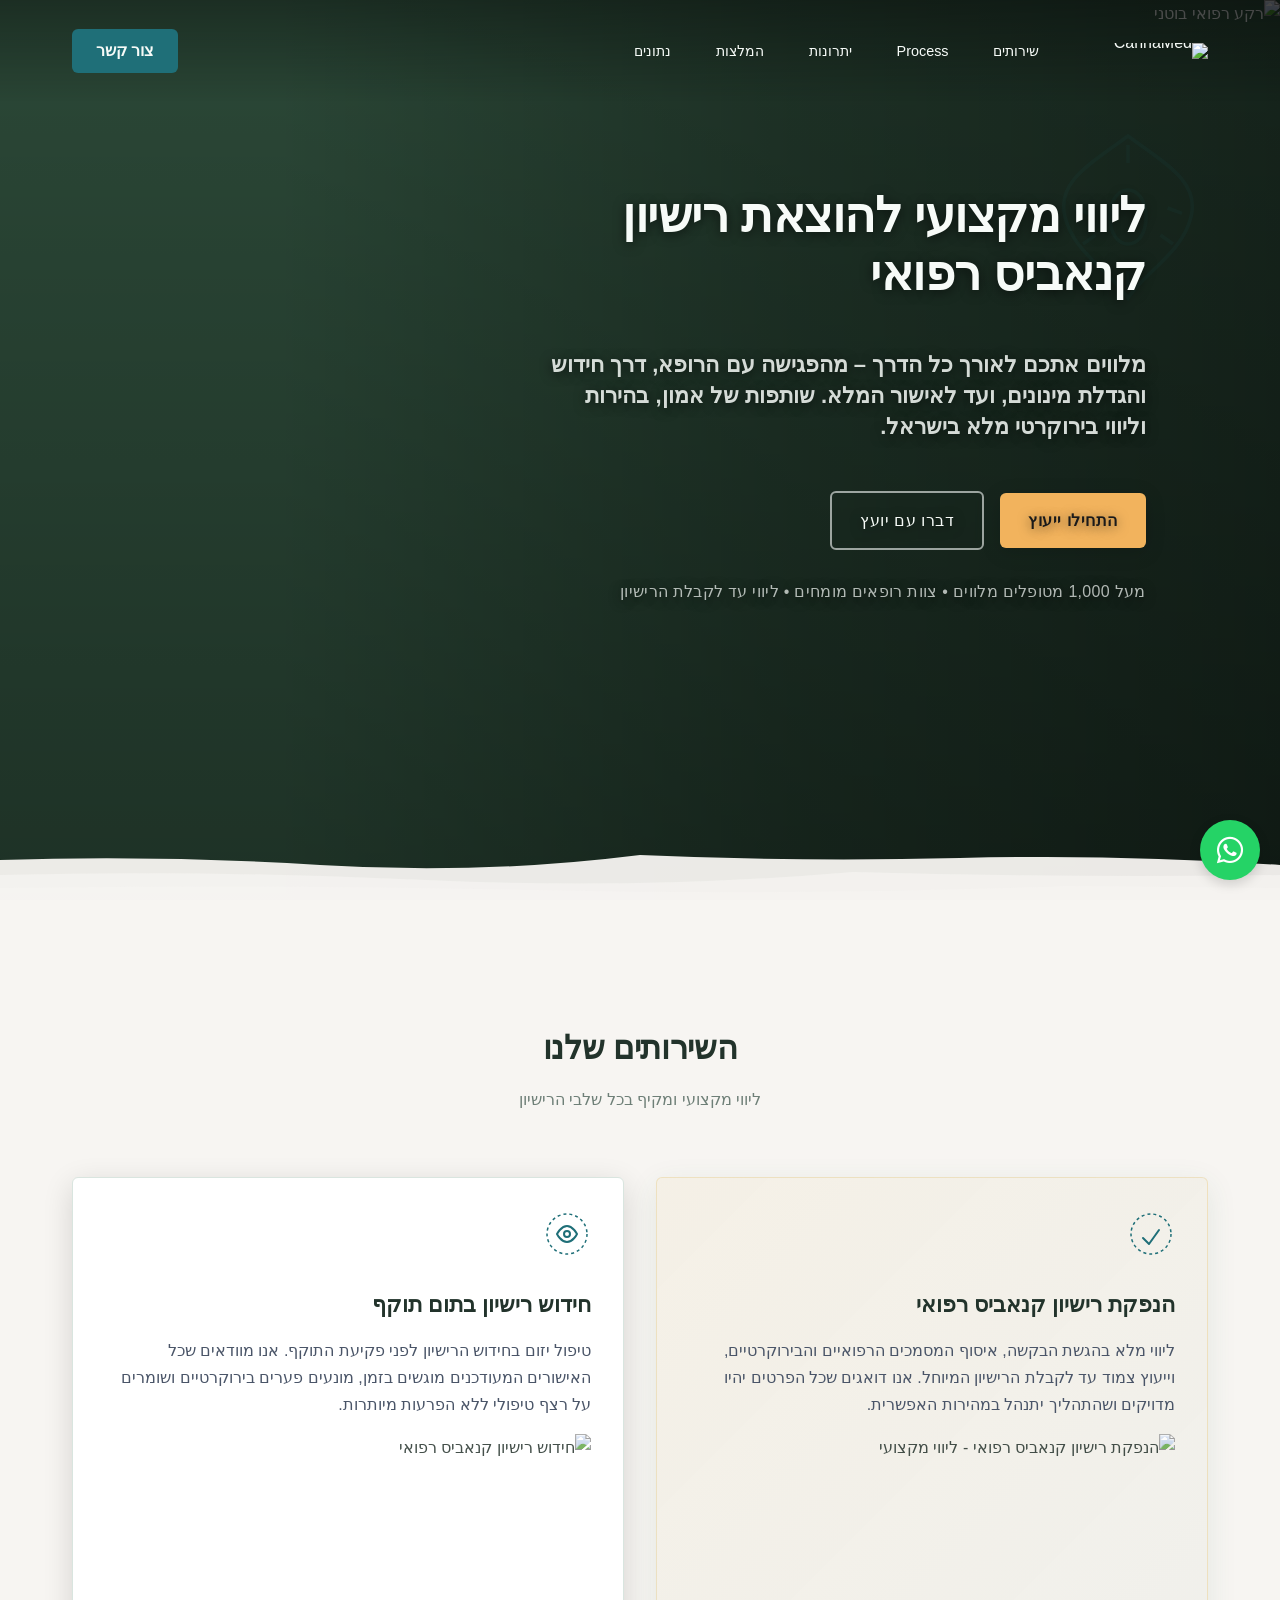
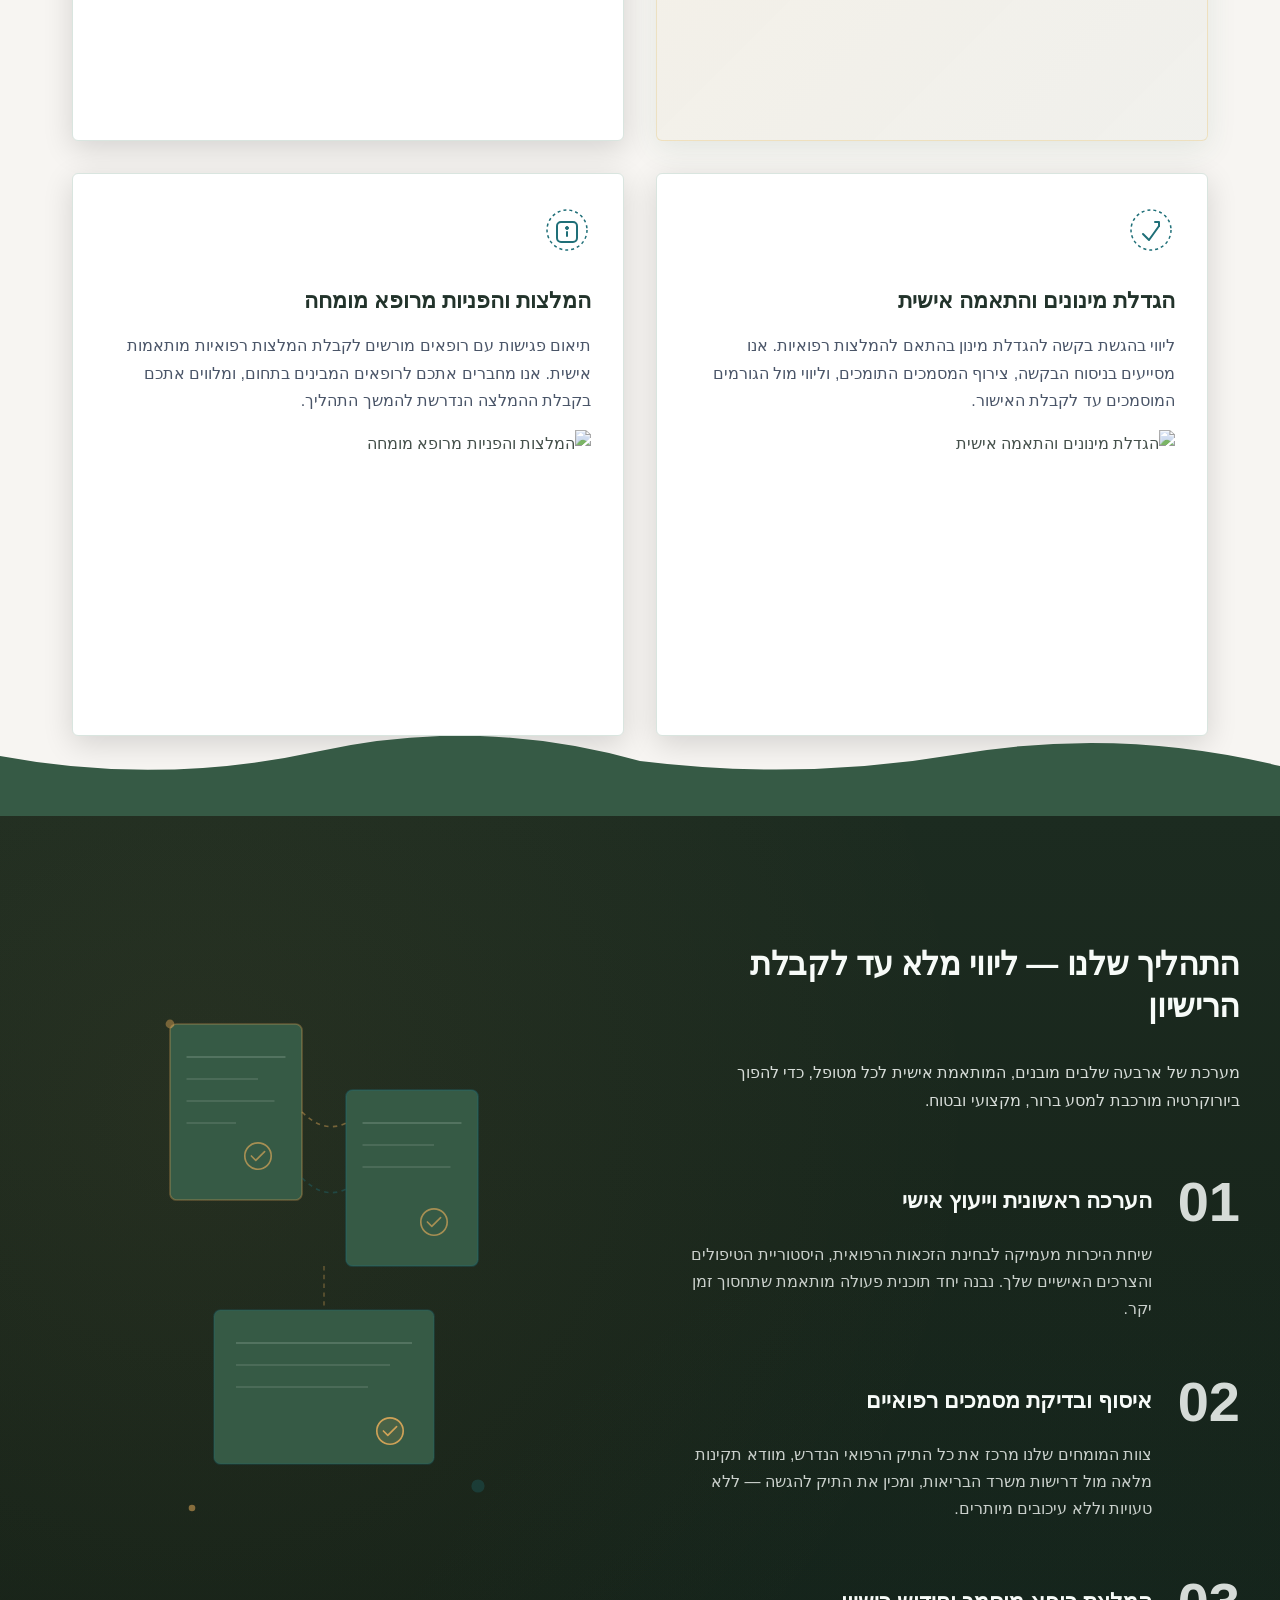
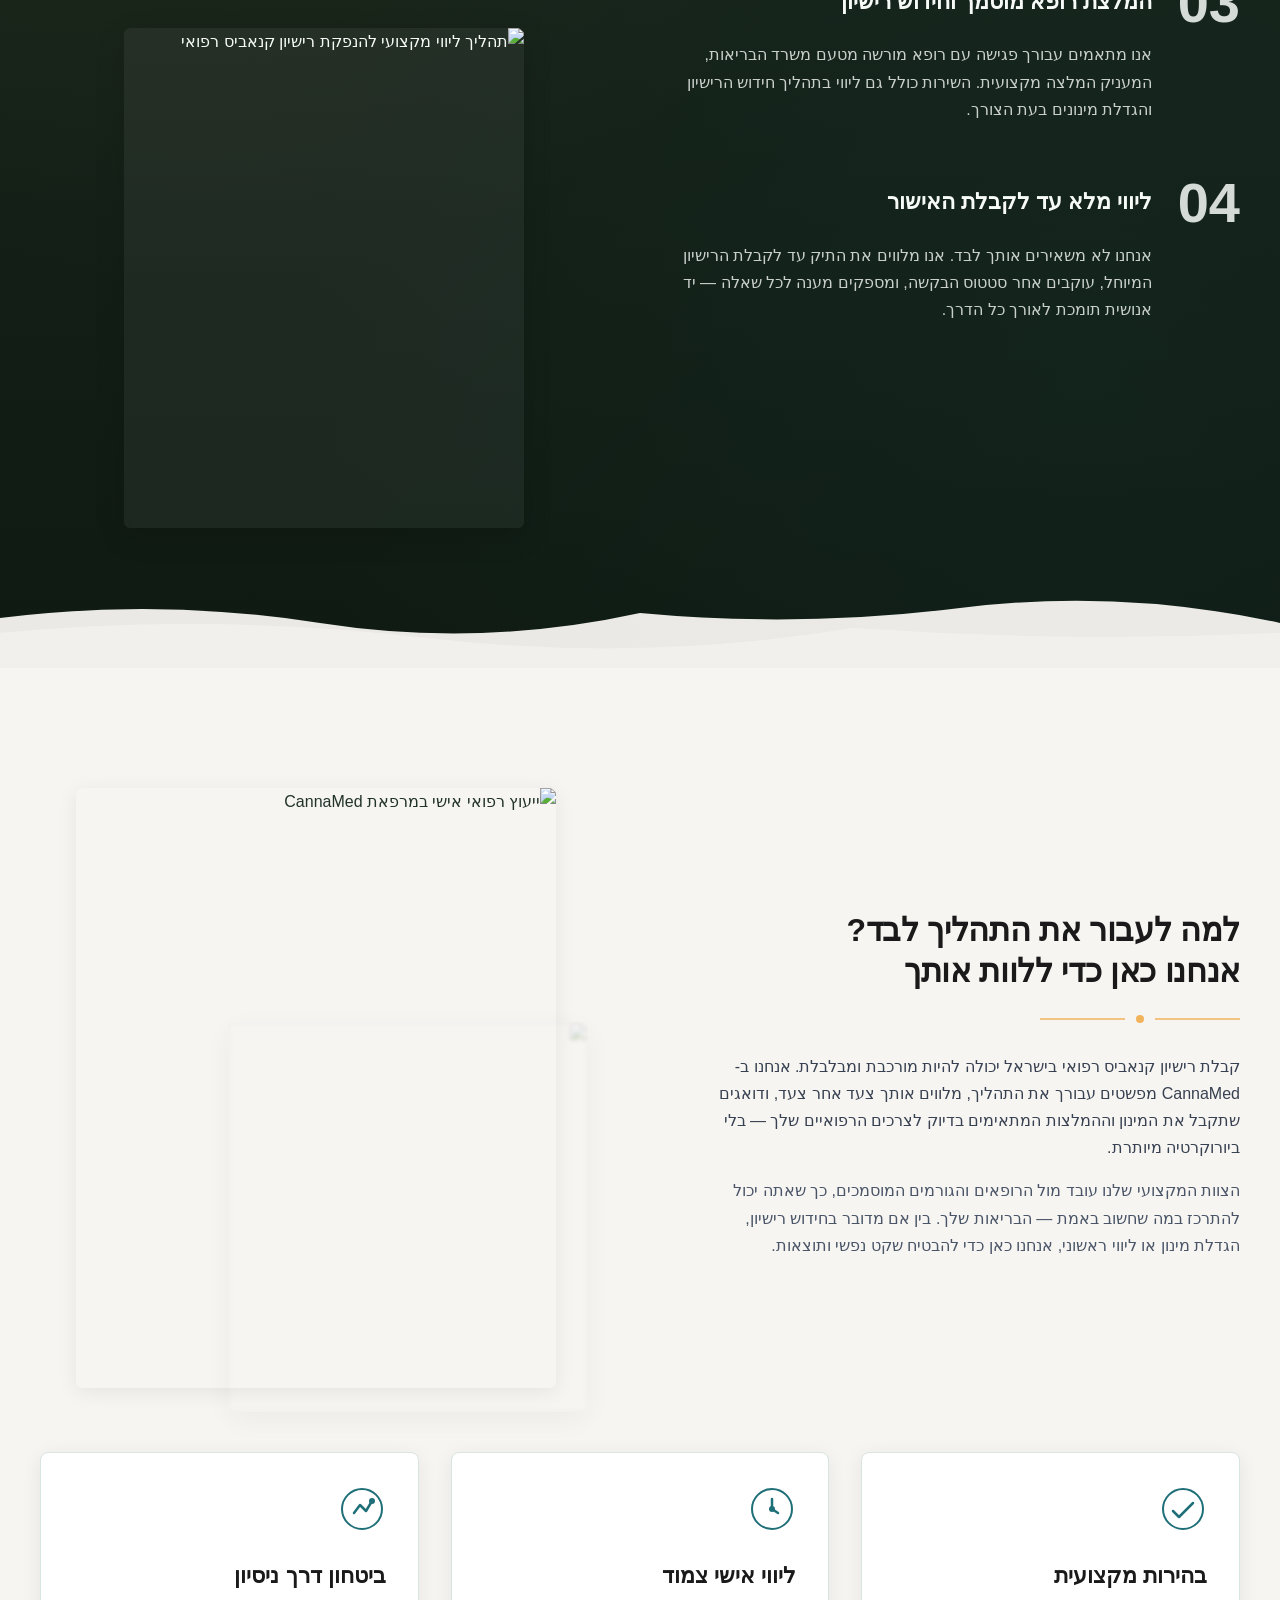
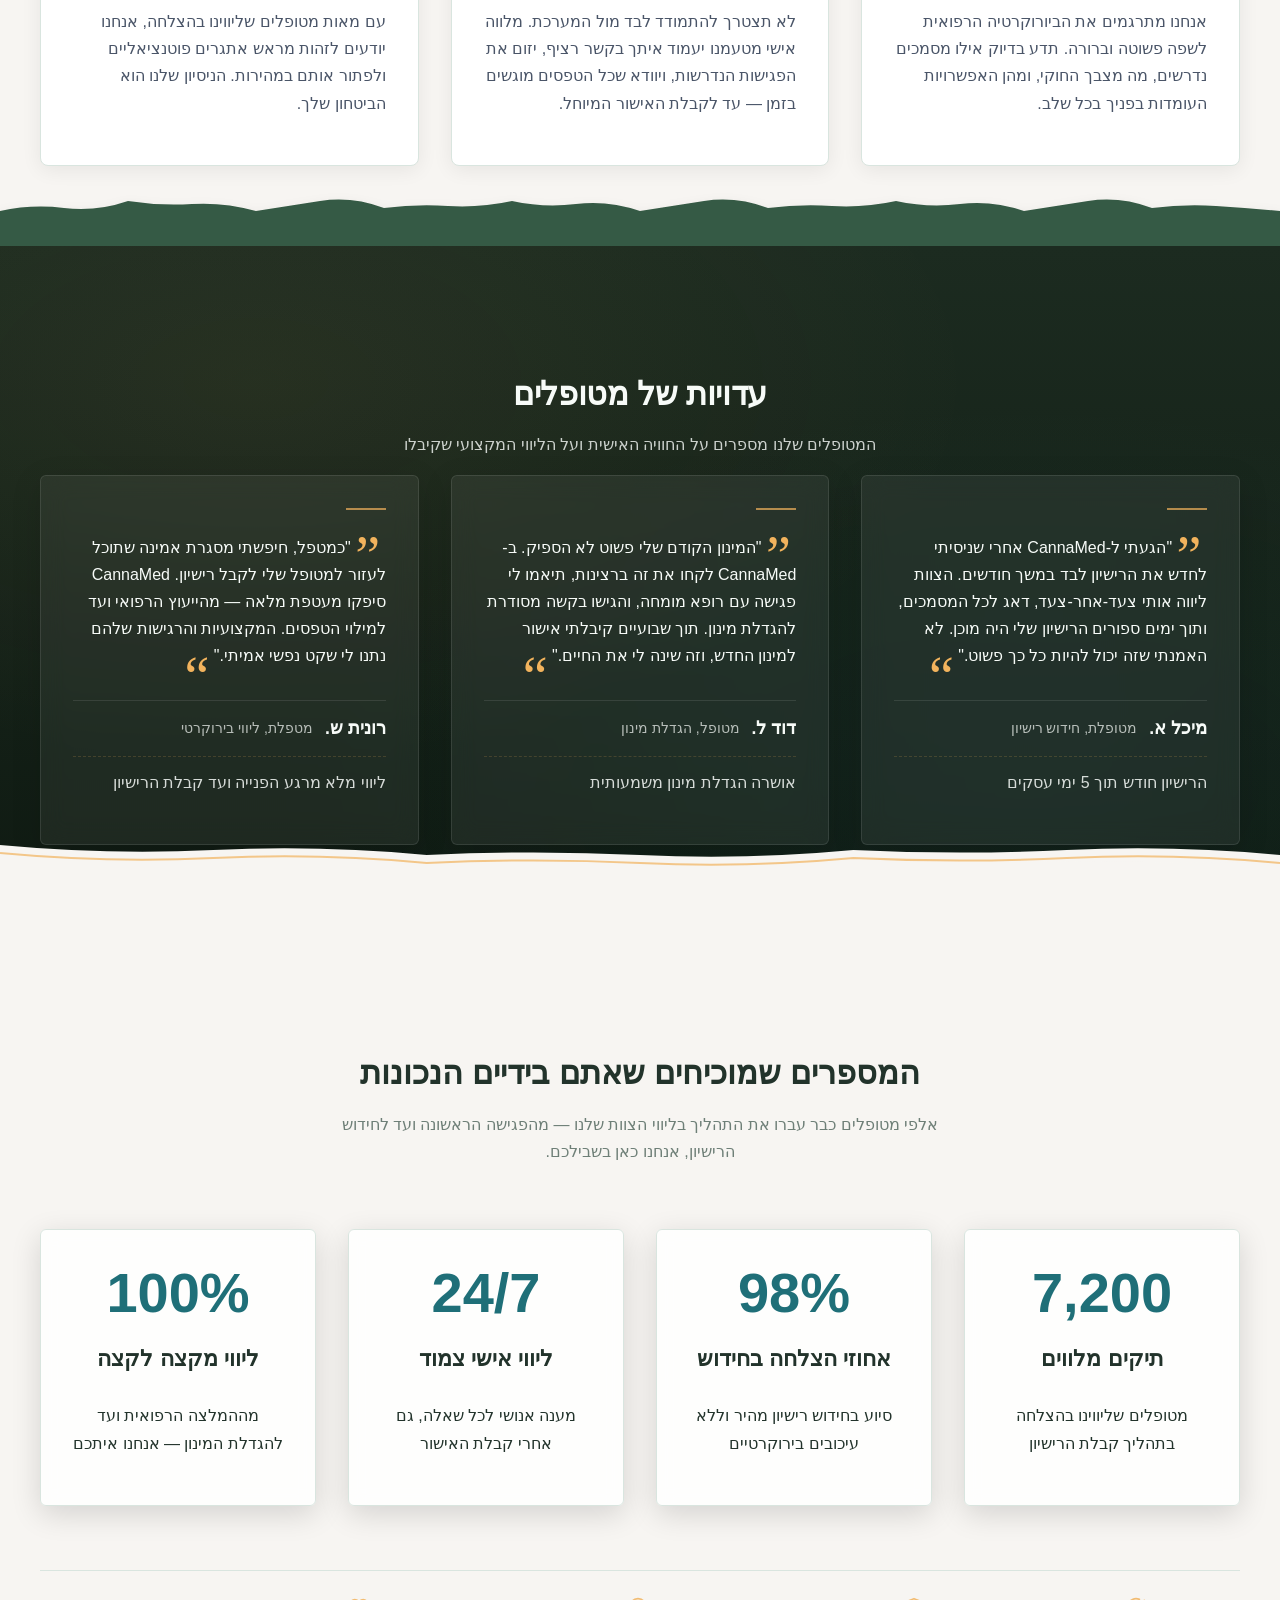
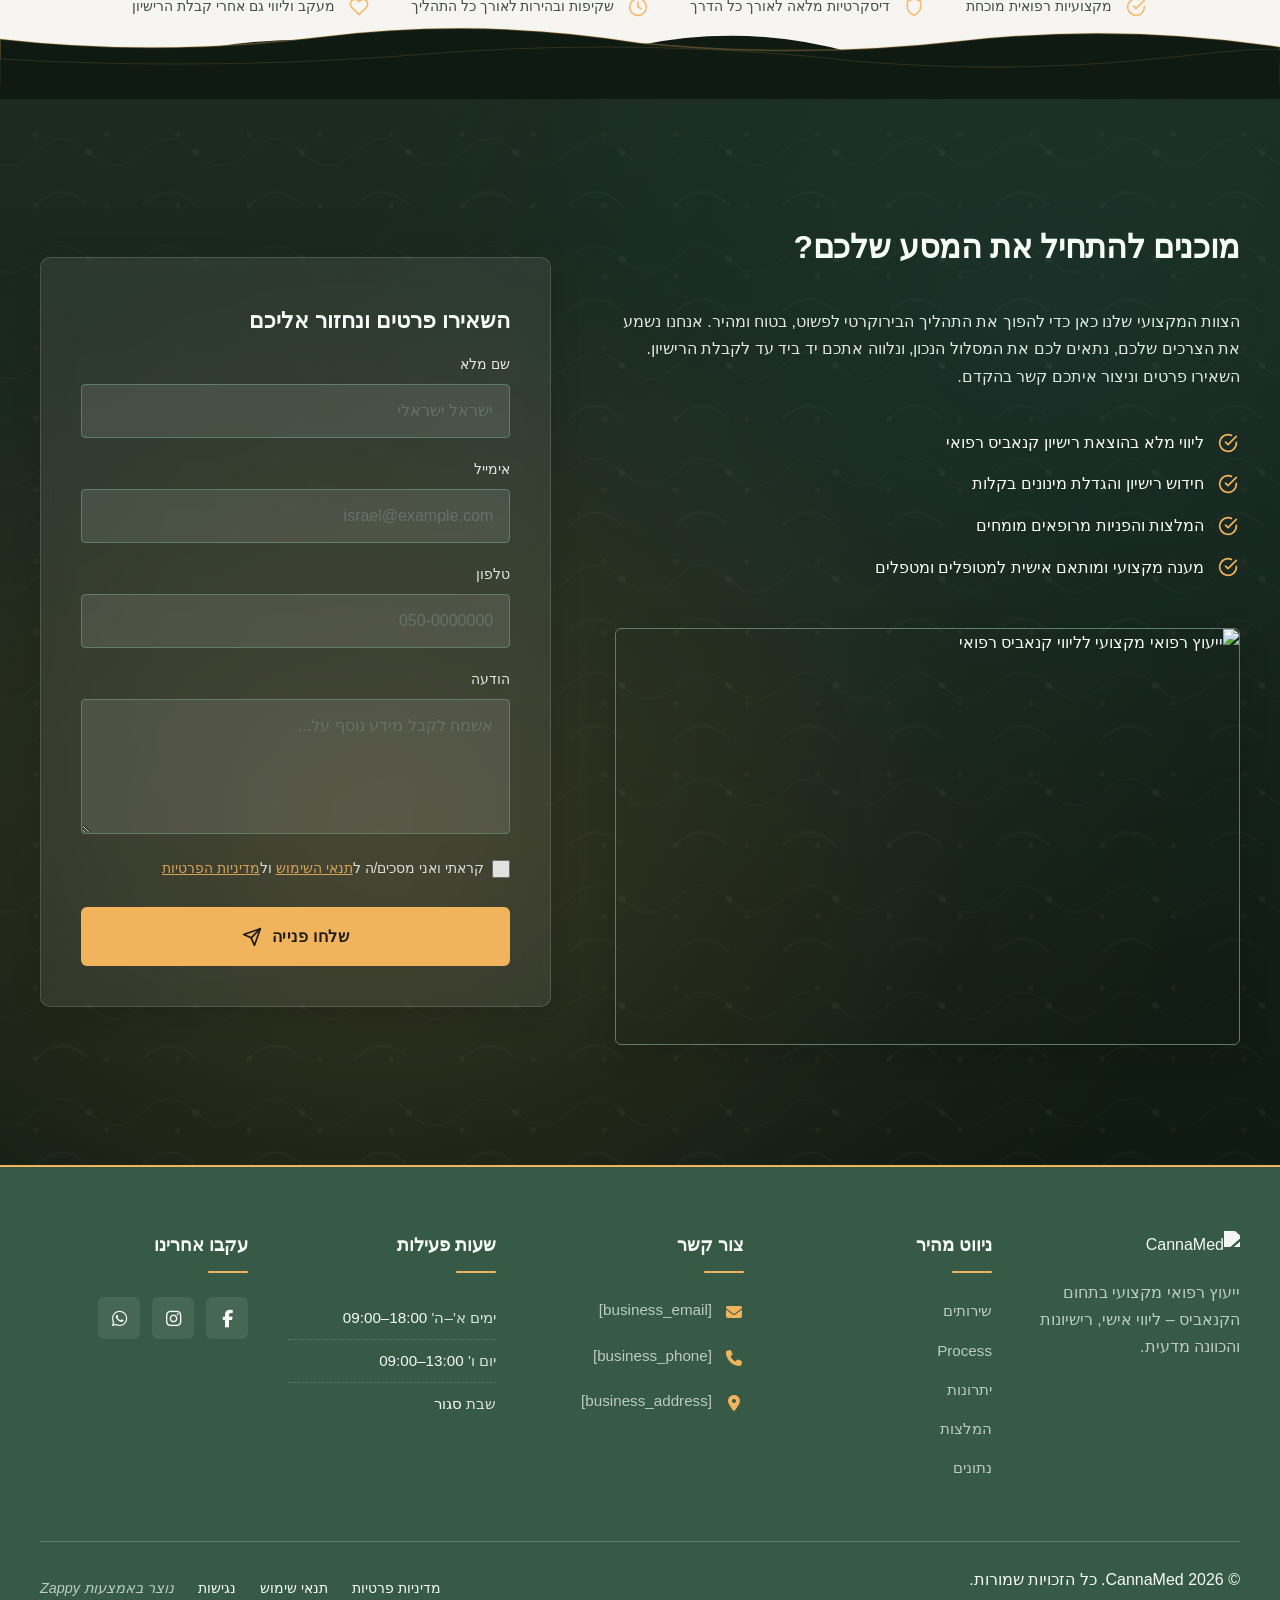
==== index.html @ a029bb7c "Initial website commit" ====
<!DOCTYPE html>
<html lang="he" dir="rtl">
<head>
    <meta charset="UTF-8">
    <meta name="viewport" content="width=device-width, initial-scale=1.0">
    <meta name="robots" content="index, follow">
    <title>מקבלים רישיון קנאביס רפואי בלי בירוקרטיה — CannaMed</title>
    <meta name="description" content="CannaMed מלווה אתכם צעד אחר צעד בתהליך חידוש רישיון לקנאביס רפואי, ייעוץ רפואי והגדלת מינון. פנו עוד היום לשירות אישי ומקצועי ללא טרחה.">
    <meta name="keywords" content="חידוש רישיון, CannaMed, רישיון קנאביס רפואי, ייעוץ קנאביס רפואי, הגדלת מינון">
    
    <!-- Favicons -->
    <link rel="icon" type="image/x-icon" href="/assets/favicon.ico">
    <link rel="icon" type="image/png" sizes="16x16" href="/assets/favicon-16x16.png">
    <link rel="icon" type="image/png" sizes="32x32" href="/assets/favicon-32x32.png">
    <link rel="icon" type="image/png" sizes="48x48" href="/assets/favicon-48x48.png">
    <link rel="icon" type="image/png" sizes="192x192" href="/assets/favicon-192x192.png">
    <link rel="icon" type="image/png" sizes="512x512" href="/assets/favicon-512x512.png">
    <link rel="apple-touch-icon" href="/assets/apple-touch-icon.png">
    <!-- Zappy Analytics -->
<script>
(function() {
  'use strict';
  
  // Configuration
  var config = {
    websiteId: '4e98b087-a4d6-4c56-885a-37138d94d5f9',
    apiUrl: 'https://api.zappy5.com/api/analytics/track',
    sessionDuration: 30 * 60 * 1000, // 30 minutes
    visitorDuration: 30 * 24 * 60 * 60 * 1000, // 30 days
    trackPageViews: true,
    trackClicks: true,
    trackFormSubmissions: true
  };
  
  // Generate or retrieve persistent visitor ID (30 days)
  function getVisitorId() {
    var visitorKey = 'zappy_visitor_' + config.websiteId;
    var visitor = null;
    
    try {
      visitor = localStorage.getItem(visitorKey);
      if (visitor) {
        var visitorData = JSON.parse(visitor);
        var now = Date.now();
        
        // Check if visitor ID is still valid (30 days)
        if (now - visitorData.created < config.visitorDuration) {
          // Update last seen timestamp
          visitorData.lastSeen = now;
          localStorage.setItem(visitorKey, JSON.stringify(visitorData));
          return visitorData.id;
        }
      }
    } catch (e) {
      console.warn('Zappy Analytics: LocalStorage not available');
    }
    
    // Generate new visitor ID
    var newVisitorId = 'zv_' + Date.now() + '_' + Math.random().toString(36).substr(2, 9);
    
    try {
      localStorage.setItem(visitorKey, JSON.stringify({
        id: newVisitorId,
        created: Date.now(),
        lastSeen: Date.now()
      }));
    } catch (e) {
      // Continue without local storage
    }
    
    return newVisitorId;
  }
  
  // Generate or retrieve session ID (30 minutes)
  function getSessionId() {
    var sessionKey = 'zappy_session_' + config.websiteId;
    var session = null;
    
    try {
      session = sessionStorage.getItem(sessionKey);
      if (session) {
        var sessionData = JSON.parse(session);
        var now = Date.now();
        
        // Check if session is still valid
        if (now - sessionData.timestamp < config.sessionDuration) {
          // Update timestamp
          sessionData.timestamp = now;
          sessionStorage.setItem(sessionKey, JSON.stringify(sessionData));
          return sessionData.id;
        }
      }
    } catch (e) {
      console.warn('Zappy Analytics: SessionStorage not available');
    }
    
    // Generate new session ID
    var newSessionId = 'zs_' + Date.now() + '_' + Math.random().toString(36).substr(2, 9);
    
    try {
      sessionStorage.setItem(sessionKey, JSON.stringify({
        id: newSessionId,
        timestamp: Date.now()
      }));
    } catch (e) {
      // Continue without session storage
    }
    
    return newSessionId;
  }
  
  var visitorId = getVisitorId();
  var sessionId = getSessionId();
  
  // Track an event
  function trackEvent(eventType, data) {
    data = data || {};
    
    var eventData = {
      website_id: config.websiteId,
      event_type: eventType,
      page_path: window.location.pathname,
      referrer: document.referrer || 'direct',
      visitor_id: visitorId,
      session_id: sessionId,
      metadata: data
    };
    
    // Use sendBeacon if available (better for page unload events)
    if (navigator.sendBeacon) {
      var blob = new Blob([JSON.stringify(eventData)], { type: 'application/json' });
      navigator.sendBeacon(config.apiUrl, blob);
    } else {
      // Fallback to fetch
      fetch(config.apiUrl, {
        method: 'POST',
        headers: {
          'Content-Type': 'application/json'
        },
        body: JSON.stringify(eventData),
        keepalive: true
      }).catch(function(error) {
        console.warn('Zappy Analytics: Failed to track event', error);
      });
    }
  }
  
  // Track page view
  if (config.trackPageViews) {
    trackEvent('pageview', {
      title: document.title,
      url: window.location.href
    });
  }
  
  // Track clicks on important elements
  if (config.trackClicks) {
    document.addEventListener('click', function(e) {
      var target = e.target;
      
      // Track button clicks (counted as actions)
      if (target.tagName === 'BUTTON' || target.closest('button')) {
        var button = target.tagName === 'BUTTON' ? target : target.closest('button');
        var clickMeta = {
          element: 'button',
          text: button.textContent.trim().substring(0, 100),
          id: button.id || null,
          class: button.className || null
        };
        
        trackEvent('click', clickMeta);
      }
      
      // Track link clicks (navigation - not counted as actions)
      else if (target.tagName === 'A' || target.closest('a')) {
        var link = target.tagName === 'A' ? target : target.closest('a');
        var navMeta = {
          element: 'link',
          text: link.textContent.trim().substring(0, 100),
          href: link.href,
          external: link.hostname !== window.location.hostname
        };
        
        trackEvent('navigation', navMeta);
      }
    }, true);
  }
  
  
  // Track form submissions
  if (config.trackFormSubmissions) {
    document.addEventListener('submit', function(e) {
      var form = e.target;
      
      trackEvent('form_submit', {
        form_id: form.id || null,
        form_name: form.name || null,
        form_action: form.action || null,
        form_method: form.method || 'GET'
      });
    }, true);
  }
  
  // Track time on page (send on page unload)
  var pageLoadTime = Date.now();
  
  window.addEventListener('beforeunload', function() {
    var timeOnPage = Math.floor((Date.now() - pageLoadTime) / 1000); // in seconds
    
    trackEvent('page_unload', {
      time_on_page: timeOnPage,
      page_path: window.location.pathname
    });
  });
  
  // Expose tracking function globally for custom events
  window.zappyAnalytics = {
    track: trackEvent,
    getVisitorId: function() { return visitorId; },
    getSessionId: function() { return sessionId; }
  };
  
})();
</script>
<!-- End Zappy Analytics -->
    <meta property="og:title" content="מקבלים רישיון קנאביס רפואי בלי בירוקרטיה — CannaMed">
    <meta property="og:description" content="CannaMed מלווה אתכם צעד אחר צעד בתהליך חידוש רישיון לקנאביס רפואי, ייעוץ רפואי והגדלת מינון. פנו עוד היום לשירות אישי ומקצועי ללא טרחה.">
    <meta name="twitter:card" content="summary_large_image">
    <meta name="twitter:title" content="מקבלים רישיון קנאביס רפואי בלי בירוקרטיה — CannaMed">
    <meta name="twitter:description" content="CannaMed מלווה אתכם צעד אחר צעד בתהליך חידוש רישיון לקנאביס רפואי, ייעוץ רפואי והגדלת מינון. פנו עוד היום לשירות אישי ומקצועי ללא טרחה.">
    <meta property="og:type" content="website">
  <meta property="og:locale" content="he_IL">
  
  
  
  
  
  <link rel="stylesheet" href="https://cdnjs.cloudflare.com/ajax/libs/font-awesome/6.4.0/css/all.min.css">
  <style>
    .skip-link { position: absolute; top: 0; left: 0; transform: translateY(-200%); padding: 12px 18px; background: var(--bg-dark, #1a1a1a); color: var(--text-light, #fff); font-weight: 600; border-radius: 0 0 8px 0; z-index: 10000; }
    .skip-link:focus { transform: none; outline: 2px solid var(--ring, #fff); outline-offset: 2px; }
    :focus-visible { outline: 2px solid var(--ring, currentColor); outline-offset: 3px; }
  </style>


  
    <!-- Favicons -->
    <link rel="icon" type="image/x-icon" href="/assets/favicon.ico">
    <link rel="icon" type="image/png" sizes="16x16" href="/assets/favicon-16x16.png">
    <link rel="icon" type="image/png" sizes="32x32" href="/assets/favicon-32x32.png">
    <link rel="icon" type="image/png" sizes="48x48" href="/assets/favicon-48x48.png">
    <link rel="icon" type="image/png" sizes="192x192" href="/assets/favicon-192x192.png">
    <link rel="icon" type="image/png" sizes="512x512" href="/assets/favicon-512x512.png">
    <link rel="apple-touch-icon" href="/assets/apple-touch-icon.png">
    <!-- Cookie Consent -->
    <link rel="stylesheet" href="https://cdn.jsdelivr.net/npm/vanilla-cookieconsent@3/dist/cookieconsent.css">
    <script src="https://cdn.jsdelivr.net/npm/vanilla-cookieconsent@3/dist/cookieconsent.umd.js"></script>
    <!-- Mickidum Accessibility Toolbar -->
    <script src="https://cdn.jsdelivr.net/gh/mickidum/acc_toolbar/acctoolbar/acctoolbar.min.js"></script>
    <link rel="stylesheet" href="/styles.css">
    <script>window.ZAPPY_WEBSITE_ID = "4e98b087-a4d6-4c56-885a-37138d94d5f9"; window.ZAPPY_API_BASE = "https://api.zappy5.com";</script>

    <style id="zappy-dropdown-submenu-styles">
      /* ========== DESKTOP DROPDOWN SUBMENU STYLES ========== */
      /* Base styles for dropdown submenus - parent must be positioned */
      .nav-menu li:has(.sub-menu), nav li:has(.sub-menu), .navbar li:has(.sub-menu), #navMenu li:has(.sub-menu) { position: relative; }
      /* Submenu base - hidden by default */
      .nav-menu .sub-menu, nav .sub-menu, .navbar .sub-menu, #navMenu .sub-menu { display: block !important; position: absolute !important; top: 100%; left: 0; min-width: 220px; background: white; border-radius: 8px; box-shadow: 0 8px 25px rgba(0,0,0,0.15); padding: 8px 0; opacity: 0; visibility: hidden; transform: translateY(10px); transition: all 0.3s ease; z-index: 1000; list-style: none; pointer-events: none; }
      /* CRITICAL: Desktop hover styles to show dropdown */
      .nav-menu li:hover > .sub-menu, nav li:hover > .sub-menu, .navbar li:hover > .sub-menu, #navMenu li:hover > .sub-menu { opacity: 1 !important; visibility: visible !important; transform: translateY(0) !important; pointer-events: auto !important; }
      /* Submenu item styling */
      .sub-menu li { list-style: none; margin: 0; padding: 0; }
      .sub-menu a { display: block !important; padding: 10px 16px !important; color: var(--text-dark, #333) !important; font-weight: 500; text-decoration: none; white-space: nowrap; transition: background-color 0.2s; }
      .sub-menu .zappy-nav-child > a { padding-left: 28px !important; font-size: 0.9em !important; opacity: 0.85 !important; }
      [dir="rtl"] .sub-menu .zappy-nav-child > a, html[lang="he"] .sub-menu .zappy-nav-child > a, html[lang="ar"] .sub-menu .zappy-nav-child > a { padding-left: 10px !important; padding-right: 28px !important; }
      .sub-menu .zappy-nav-parent > a { font-weight: 600 !important; }
      .sub-menu a:hover { background-color: #f5f5f5; }
      /* RTL (Hebrew/Arabic) dropdown positioning */
      [dir="rtl"] .nav-menu .sub-menu, [dir="rtl"] nav .sub-menu, [dir="rtl"] .navbar .sub-menu, html[lang="he"] .nav-menu .sub-menu, html[lang="he"] nav .sub-menu, html[lang="he"] .navbar .sub-menu, html[lang="ar"] .nav-menu .sub-menu, html[lang="ar"] nav .sub-menu, html[lang="ar"] .navbar .sub-menu { left: auto !important; right: 0 !important; }
      /* Hide empty dropdown menus (exclude catalog sub-menus that use <a> children instead of <li>) */
      .sub-menu:empty, .sub-menu:not(:has(li:not(.zappy-hidden-menu-item))):not(:has(> a)), .sub-menu:not(:has(li)):not(:has(> a)) { display: none !important; opacity: 0 !important; visibility: hidden !important; pointer-events: none !important; }
      /* Desktop: show submenu on Menu Group hover */
      li:has(.menu-group-title):hover > .sub-menu { opacity: 1 !important; visibility: visible !important; transform: translateY(0) !important; pointer-events: auto !important; }
      /* Menu Group title styling */
      .nav-menu > li > .menu-group-title, #navMenu > li > .menu-group-title { display: inline-block; padding: 0.5rem 1rem; cursor: default; user-select: none; }
      
      /* ========== MOBILE SUBMENU STYLES ========== */
      @media (max-width: 768px) {
        .nav-menu .sub-menu, nav .sub-menu, .navbar .sub-menu, #navMenu .sub-menu { position: static !important; transform: none !important; box-shadow: none !important; background: transparent !important; max-height: 0; overflow: hidden; opacity: 0; visibility: hidden; transition: max-height 0.3s ease, opacity 0.3s ease; padding: 0 !important; border-radius: 0 !important; }
        .navbar .sub-menu.mobile-expanded, .nav-menu .sub-menu.mobile-expanded, #navMenu .sub-menu.mobile-expanded { max-height: none !important; overflow-y: visible !important; opacity: 1 !important; visibility: visible !important; padding: 8px 0 8px 16px !important; }
        [dir="rtl"] .sub-menu.mobile-expanded, html[lang="he"] .sub-menu.mobile-expanded { padding: 8px 16px 8px 0 !important; }
        /* Disable hover behavior on mobile */
        .nav-menu li:hover > .sub-menu, nav li:hover > .sub-menu, .navbar li:hover > .sub-menu, #navMenu li:hover > .sub-menu { opacity: 0; visibility: hidden; pointer-events: none; }
        .nav-menu li > .sub-menu.mobile-expanded, nav li > .sub-menu.mobile-expanded, .navbar li > .sub-menu.mobile-expanded, #navMenu li > .sub-menu.mobile-expanded { opacity: 1 !important; visibility: visible !important; pointer-events: auto !important; }
        .nav-menu li:has(.sub-menu), nav li:has(.sub-menu), .navbar li:has(.sub-menu), #navMenu li:has(.sub-menu) { display: flex !important; flex-wrap: wrap !important; align-items: center !important; position: relative !important; min-height: 44px !important; }
        .nav-menu li:has(.sub-menu) > a, nav li:has(.sub-menu) > a, .navbar li:has(.sub-menu) > a, #navMenu li:has(.sub-menu) > a { flex: 1 !important; min-width: 0 !important; }
        .nav-menu li:has(.sub-menu) > .menu-group-title, nav li:has(.sub-menu) > .menu-group-title, .navbar li:has(.sub-menu) > .menu-group-title, #navMenu li:has(.sub-menu) > .menu-group-title { flex: 1 !important; min-width: 0 !important; padding: 0 !important; line-height: inherit !important; }
        .nav-menu li:has(.sub-menu) > .sub-menu, nav li:has(.sub-menu) > .sub-menu, .navbar li:has(.sub-menu) > .sub-menu, #navMenu li:has(.sub-menu) > .sub-menu { flex-basis: 100% !important; width: 100% !important; }
        .nav-menu li:has(.sub-menu) > a [class*="chevron"], .nav-menu li:has(.sub-menu) > a [class*="arrow"], .nav-menu li:has(.sub-menu) > a .fa-chevron-down, .nav-menu li:has(.sub-menu) > a .fa-angle-down, nav li:has(.sub-menu) > a [class*="chevron"], nav li:has(.sub-menu) > a [class*="arrow"], #navMenu li:has(.sub-menu) > a [class*="chevron"], #navMenu li:has(.sub-menu) > a [class*="arrow"] { display: none !important; visibility: hidden !important; }
        .mobile-submenu-toggle { display: flex !important; align-items: center !important; justify-content: center !important; width: 44px !important; height: auto !important; background: transparent !important; border: none !important; cursor: pointer !important; color: var(--text-light) !important; position: static !important; flex-shrink: 0 !important; align-self: stretch !important; z-index: 2 !important; padding: 0 !important; margin: 0 !important; }
        .mobile-submenu-toggle::after { content: '' !important; width: 0 !important; height: 0 !important; border-left: 6px solid transparent !important; border-right: 6px solid transparent !important; border-top: 7px solid currentColor !important; transition: transform 0.3s ease !important; }
        .mobile-submenu-toggle.expanded::after { transform: rotate(180deg) !important; }
        .sub-menu a { padding: 10px 0 !important; display: block !important; color: var(--text-light) !important; white-space: normal !important; }
        .sub-menu .zappy-nav-child > a { padding-left: 28px !important; font-size: 0.9em !important; opacity: 0.85 !important; }
        [dir="rtl"] .sub-menu .zappy-nav-child > a, html[lang="he"] .sub-menu .zappy-nav-child > a, html[lang="ar"] .sub-menu .zappy-nav-child > a { padding-left: 0 !important; padding-right: 28px !important; }
        .sub-menu .zappy-nav-parent > a { font-weight: 600 !important; }
        .nav-menu.active, #navMenu.active { max-width: 100vw !important; overflow-x: hidden !important; box-sizing: border-box !important; }
        .navbar .sub-menu li a, nav.navbar .sub-menu li a, .zappy-products-dropdown .sub-menu a { color: var(--text-light) !important; }
      }
      @media (min-width: 769px) { .mobile-submenu-toggle { display: none !important; } }
    </style>

    <style id="zappy-widget-visibility">
      html[dir="rtl"] .whatsapp-float { right: 20px !important; left: auto !important; }
      html[dir="ltr"] .whatsapp-float, html:not([dir]) .whatsapp-float { left: 20px !important; right: auto !important; }
      html[dir="rtl"] #mic-access-tool-general-button, html[dir="rtl"] .mic-access-tool-general-button,
      html[dir="rtl"] #mic-init-access-tool .mic-access-tool-general-button,
      html[dir="rtl"] #mic-init-access-tool #mic-access-tool-general-button,
      html[dir="rtl"] ._access-icon { left: 20px !important; right: auto !important; }
      html[dir="ltr"] #mic-access-tool-general-button, html[dir="ltr"] .mic-access-tool-general-button,
      html[dir="ltr"] #mic-init-access-tool .mic-access-tool-general-button,
      html[dir="ltr"] #mic-init-access-tool #mic-access-tool-general-button,
      html[dir="ltr"] ._access-icon,
      html:not([dir]) #mic-access-tool-general-button, html:not([dir]) .mic-access-tool-general-button,
      html:not([dir]) #mic-init-access-tool .mic-access-tool-general-button,
      html:not([dir]) #mic-init-access-tool #mic-access-tool-general-button,
      html:not([dir]) ._access-icon { right: 20px !important; left: auto !important; }
      @media (max-width: 768px) { .whatsapp-float { display: flex !important; } }
      @media (min-width: 769px) { .whatsapp-float { display: flex !important; } }
      @media (max-width: 768px) {
        #mic-access-tool-general-button, .mic-access-tool-general-button,
        #mic-init-access-tool .mic-access-tool-general-button, #mic-init-access-tool #mic-access-tool-general-button,
        ._access-icon { display: flex !important; visibility: visible !important; opacity: 1 !important; pointer-events: auto !important; }
        #mic-access-tool-box.opened-mic-access-tool, .mic-access-tool-box.opened-mic-access-tool,
        #mic-init-access-tool #mic-access-tool-box.opened-mic-access-tool {
          visibility: visible !important; opacity: 1 !important; pointer-events: auto !important;
        }
      }
      @media (min-width: 769px) {
        #mic-access-tool-general-button, .mic-access-tool-general-button,
        #mic-init-access-tool .mic-access-tool-general-button, #mic-init-access-tool #mic-access-tool-general-button,
        ._access-icon { display: flex !important; visibility: visible !important; opacity: 1 !important; pointer-events: auto !important; }
        #mic-access-tool-box.opened-mic-access-tool, .mic-access-tool-box.opened-mic-access-tool,
        #mic-init-access-tool #mic-access-tool-box.opened-mic-access-tool {
          visibility: visible !important; opacity: 1 !important; pointer-events: auto !important;
        }
      }
    </style>
</head>
<body>
<a class="skip-link" href="#main">דלג לתוכן הראשי</a>
  <nav class="navbar" dir="rtl">
  <button class="mobile-toggle" id="mobileToggle" aria-label="Menu">
    <svg class="hamburger-icon" width="24" height="24" viewBox="0 0 24 24" fill="none">
      <path d="M3 12h18M3 6h18M3 18h18" stroke="currentColor" stroke-width="2" stroke-linecap="round"/>
    </svg>
    <svg class="close-icon" width="24" height="24" viewBox="0 0 24 24" fill="none" style="display: none;">
      <path d="M18 6L6 18M6 6l12 12" stroke="currentColor" stroke-width="2" stroke-linecap="round"/>
    </svg>
  </button>
  
  <button class="phone-header-btn" data-phone="123-456-7890" aria-label="Call">
    <svg width="20" height="20" viewBox="0 0 24 24" fill="currentColor">
      <path d="M22 16.92v3a2 2 0 0 1-2.18 2 19.79 19.79 0 0 1-8.63-3.07 19.5 19.5 0 0 1-6-6 19.79 19.79 0 0 1-3.07-8.67A2 2 0 0 1 4.11 2h3a2 2 0 0 1 2 1.72 12.84 12.84 0 0 0 .7 2.81 2 2 0 0 1-.45 2.11L8.09 9.91a16 16 0 0 0 6 6l1.27-1.27a2 2 0 0 1 2.11-.45 12.84 12.84 0 0 0 2.81.7A2 2 0 0 1 22 16.92z"/>
    </svg>
  </button>

  <div class="nav-container">
    <div class="nav-right-group"><div class="nav-brand">
      <a href="/" class="logo-link"><img class="logo" src="/assets/site-----image-1.webp" alt="CannaMed"></a>
    </div><ul class="nav-menu" id="navMenu"><li><a href="#services">שירותים</a></li><li><a href="#process">Process</a></li><li><a href="#benefits">יתרונות</a></li><li><a href="#testimonials">המלצות</a></li><li><a href="#stats">נתונים</a></li><li class="mobile-contact-link nav-cta-mobile-item"><a href="#contact" class="nav-cta-btn">צור קשר</a></li></ul></div>
    
    
    
    <div class="nav-cta-container">
      <a href="#contact" class="nav-cta-btn">צור קשר</a>
    </div>
  </div>
</nav>
<script>

// Navbar Mobile Menu Toggle and Contrast Fix
(function() {
  // Use 'load' event instead of 'DOMContentLoaded' to ensure we run AFTER all other scripts
  window.addEventListener('load', function() {
    
    // FIX MOBILE BUTTON CONTRAST
    // Detect navbar background color and apply contrasting color to mobile buttons
    const navbar = document.querySelector('.navbar, nav, header');
    if (!navbar) {
      console.log('[Navbar] Navbar element not found');
      return;
    }
    
    // DECLARE VARIABLES EARLY to avoid Temporal Dead Zone errors
    // These are used in multiple places below
    let mobileToggle = document.getElementById('mobileToggle') ||
                       document.querySelector('.mobile-toggle') ||
                       document.querySelector('.hamburger') ||
                       document.querySelector('.hamburger-menu') ||
                       document.querySelector('.menu-toggle') ||
                       document.querySelector('.burger-menu') ||
                       document.querySelector('[aria-label="Menu"]') ||
                       document.querySelector('[aria-label="תפריט"]');
    
    const phoneBtn = document.querySelector('.phone-header-btn');
    
    const computedStyle = window.getComputedStyle(navbar);
    let bgColor = computedStyle.backgroundColor;
    
    console.log('[Navbar] Initial navbar background:', bgColor);
    
    // Check if background is transparent or rgba with 0 alpha
    const isTransparent = bgColor === 'transparent' || 
                         bgColor === 'rgba(0, 0, 0, 0)' ||
                         (bgColor.startsWith('rgba') && bgColor.includes(', 0)'));
    
    if (isTransparent) {
      // Check for background-image or gradient
      const bgImage = computedStyle.backgroundImage;
      if (bgImage && bgImage !== 'none') {
        console.log('[Navbar] Navbar has background image/gradient, using dark text');
        bgColor = 'rgb(240, 240, 240)'; // Assume light background
      } else {
        // Transparent navbar - check body background
        const bodyBg = window.getComputedStyle(document.body).backgroundColor;
        console.log('[Navbar] Navbar transparent, using body background:', bodyBg);
        bgColor = bodyBg;
      }
    }
    
    // Calculate luminance to determine if background is light or dark
    const rgb = bgColor.match(/\d+/g);
    if (rgb && rgb.length >= 3) {
      const r = parseInt(rgb[0]);
      const g = parseInt(rgb[1]);
      const b = parseInt(rgb[2]);
      const luminance = (0.299 * r + 0.587 * g + 0.114 * b) / 255;
      
      // Mobile button colors are set by Claude's AI-generated CSS (same as .nav-menu a)
      // No dynamic color overrides needed - colors come from the generated navbar CSS
      console.log('[Navbar] Mobile button colors preserved from Claude CSS (luminance:', luminance.toFixed(2) + ')');
      
      // FIX ICON SIZES - Ensure SVGs are properly sized and visible
      // INJECT CRITICAL CSS TO OVERRIDE ANY CONFLICTING RULES
      const criticalCSS = document.createElement('style');
      criticalCSS.id = 'zappy-mobile-nav-fix';
      const htmlLang = document.documentElement.lang || 'en';
      const htmlDir = document.documentElement.dir || 'ltr';
      // Check both dir attribute AND lang for RTL detection
      // dir="rtl" is the most reliable indicator
      const isRTL = htmlDir === 'rtl' || htmlLang === 'he' || htmlLang === 'ar';
      
      criticalCSS.textContent = `
        /* Hide mobile buttons on desktop, show only on mobile */
        @media (min-width: 769px) {
          .mobile-toggle,
          .phone-header-btn {
            display: none !important;
          }
        }
        
        /* Show and position mobile buttons correctly on mobile */
        @media (max-width: 768px) {
          .navbar,
          nav.navbar {
            min-height: 70px !important;
          }

          .mobile-toggle,
          .phone-header-btn {
            position: absolute !important;
            top: 0 !important;
            bottom: 0 !important;
            margin-top: auto !important;
            margin-bottom: auto !important;
            transform: none !important;
            z-index: 1001 !important;
            display: flex !important;
            align-items: center !important;
            justify-content: center !important;
            width: 36px !important;
            height: 36px !important;
            border-radius: 50% !important;
            border: none !important;
            cursor: pointer !important;
            padding: 6px !important;
            background: none !important;
            color: var(--nav-text, var(--text-light)) !important;
            touch-action: manipulation !important;
            -webkit-tap-highlight-color: transparent !important;
          }

          html[data-zappy-site-type="ecommerce"] .phone-header-btn,
          body[data-zappy-site-type="ecommerce"] .phone-header-btn,
          html[data-zappy-site-type="ecommerce"] header .phone-header-btn,
          html[data-zappy-site-type="ecommerce"] nav .phone-header-btn {
            display: none !important;
            visibility: hidden !important;
            width: 0 !important;
            height: 0 !important;
            min-width: 0 !important;
            overflow: hidden !important;
          }
          
          /* LTR positioning (default): hamburger LEFT, phone RIGHT */
          html:not([dir="rtl"]):not([lang="he"]):not([lang="ar"]) .mobile-toggle,
          html[dir="ltr"] .mobile-toggle {
            left: 12px !important;
            right: auto !important;
          }
          html:not([dir="rtl"]):not([lang="he"]):not([lang="ar"]) .phone-header-btn,
          html[dir="ltr"] .phone-header-btn {
            right: 12px !important;
            left: auto !important;
          }
          
          /* RTL positioning: hamburger RIGHT, phone LEFT */
          html[dir="rtl"] .mobile-toggle,
          html[lang="he"] .mobile-toggle,
          html[lang="ar"] .mobile-toggle {
            right: 12px !important;
            left: auto !important;
          }
          html[dir="rtl"] .phone-header-btn,
          html[lang="he"] .phone-header-btn,
          html[lang="ar"] .phone-header-btn {
            left: 12px !important;
            right: auto !important;
          }
          
          /* CRITICAL: Ensure nav-container has min-height on mobile */
          /* All children are positioned absolutely/fixed on mobile, so height:auto collapses to 0 */
          .nav-container {
            min-height: 70px !important;
            position: relative !important;
          }
          
          /* Ensure SVG icons are properly sized and inherit color */
          .mobile-toggle svg,
          .phone-header-btn svg {
            width: 24px !important;
            height: 24px !important;
            /* Don't force display - let JavaScript control hamburger/close toggle */
          }
          
          /* Reset nav-cta-container on mobile - remove desktop box-shadow/padding */
          /* that creates a visible ghost box when CTA button is hidden */
          .nav-cta-container {
            box-shadow: none !important;
            padding: 0 !important;
          }
          
          /* Hide nav-cta-container entirely on mobile when there's no lang-switcher */
          /* (only the CTA button is inside, and it's hidden on mobile) */
          .nav-cta-container:not(:has(.lang-switcher)) {
            display: none !important;
          }
          
          /* CRITICAL: Prevent hero image fade gradient from bleeding over headline text */
          /* The .image-fade-gradient has bottom: -30px (extends below parent) */
          /* On mobile stacked layout, this overlaps the h1 text below the image */
          .hero-image-column {
            overflow: hidden !important;
          }
          .image-fade-gradient {
            bottom: 0 !important;
          }
          
          /* Hide desktop language switcher on mobile - hamburger menu handles it */
          /* High specificity to override stored CSS */
          .lang-switcher,
          .nav-cta-container .lang-switcher,
          .nav-container .lang-switcher,
          .navbar .lang-switcher,
          .navbar .nav-cta-container .lang-switcher {
            display: none !important;
          }
        }
      `;
      
      // Remove existing fix if present and inject new one
      const existing = document.getElementById('zappy-mobile-nav-fix');
      if (existing) existing.remove();
      document.head.appendChild(criticalCSS);
      
      console.log('[Navbar] Critical CSS injected for mobile nav positioning');
      
      // ONLY apply inline positioning styles on mobile viewport
      // On desktop, the CSS handles hiding these buttons with display: none
      // Inline styles were breaking desktop layout by overriding CSS
      const isMobileViewport = window.innerWidth <= 768;
      
      if (mobileToggle) {
        // Icon sizing applies to all viewports for consistency
        const hamburgerIcon = mobileToggle.querySelector('.hamburger-icon');
        const closeIcon = mobileToggle.querySelector('.close-icon');
        
        if (hamburgerIcon) {
          hamburgerIcon.style.setProperty('width', '24px', 'important');
          hamburgerIcon.style.setProperty('height', '24px', 'important');
          hamburgerIcon.style.setProperty('display', 'block', 'important'); // Show hamburger by default
        }
        if (closeIcon) {
          closeIcon.style.setProperty('width', '24px', 'important');
          closeIcon.style.setProperty('height', '24px', 'important');
          closeIcon.style.setProperty('display', 'none', 'important'); // Hide close icon by default
        }
        
        // ONLY set positioning inline styles on mobile
        if (isMobileViewport) {
          mobileToggle.style.setProperty('position', 'absolute', 'important');
          mobileToggle.style.setProperty('top', '0', 'important');
          mobileToggle.style.setProperty('bottom', '0', 'important');
          mobileToggle.style.setProperty('margin-top', 'auto', 'important');
          mobileToggle.style.setProperty('margin-bottom', 'auto', 'important');
          mobileToggle.style.setProperty('transform', 'none', 'important');
          mobileToggle.style.setProperty('z-index', '1001', 'important');
          
          // Clear any inline left/right so CSS can take over based on html[dir]
          mobileToggle.style.removeProperty('left');
          mobileToggle.style.removeProperty('right');
          
          console.log('[Navbar] Mobile toggle positioning applied (mobile viewport)');
        } else {
          // On desktop, clear any positioning styles to let CSS handle it
          mobileToggle.style.removeProperty('position');
          mobileToggle.style.removeProperty('top');
          mobileToggle.style.removeProperty('transform');
          mobileToggle.style.removeProperty('z-index');
          mobileToggle.style.removeProperty('left');
          mobileToggle.style.removeProperty('right');
          console.log('[Navbar] Desktop viewport - cleared mobile toggle inline positioning');
        }
      }
      
      if (phoneBtn) {
        // Icon sizing applies to all viewports
        const phoneIcon = phoneBtn.querySelector('svg');
        if (phoneIcon) {
          phoneIcon.style.width = '24px';
          phoneIcon.style.height = '24px';
          phoneIcon.setAttribute('width', '24');
          phoneIcon.setAttribute('height', '24');
        }
        
        // ONLY set positioning inline styles on mobile
        if (isMobileViewport) {
          phoneBtn.style.setProperty('position', 'absolute', 'important');
          phoneBtn.style.setProperty('top', '0', 'important');
          phoneBtn.style.setProperty('bottom', '0', 'important');
          phoneBtn.style.setProperty('margin-top', 'auto', 'important');
          phoneBtn.style.setProperty('margin-bottom', 'auto', 'important');
          phoneBtn.style.setProperty('transform', 'none', 'important');
          phoneBtn.style.setProperty('z-index', '1001', 'important');
          
          // Clear any inline left/right so CSS can take over based on html[dir]
          phoneBtn.style.removeProperty('left');
          phoneBtn.style.removeProperty('right');
          
          console.log('[Navbar] Phone button positioning applied (mobile viewport)');
        } else {
          // On desktop, clear any positioning styles to let CSS handle it
          phoneBtn.style.removeProperty('position');
          phoneBtn.style.removeProperty('top');
          phoneBtn.style.removeProperty('transform');
          phoneBtn.style.removeProperty('z-index');
          phoneBtn.style.removeProperty('left');
          phoneBtn.style.removeProperty('right');
          console.log('[Navbar] Desktop viewport - cleared phone button inline positioning');
        }
      }
    } else {
      console.log('[Navbar] Could not parse background color:', bgColor);
    }
    
    // MOBILE MENU TOGGLE
    // Re-query in case DOM changed (mobileToggle already declared at top of function)
    mobileToggle = document.getElementById('mobileToggle') ||
                   document.querySelector('.mobile-toggle') ||
                   document.querySelector('.hamburger') ||
                   document.querySelector('.hamburger-menu') ||
                   document.querySelector('.menu-toggle') ||
                   document.querySelector('.burger-menu') ||
                   document.querySelector('[aria-label="Menu"]') ||
                   document.querySelector('[aria-label="תפריט"]');
    
    // EXPANDED SEARCH: Find nav menu by ID or class
    const navMenu = document.getElementById('navMenu') ||
                  document.querySelector('.nav-menu') ||
                  document.querySelector('.nav-links') ||
                  document.querySelector('nav ul:not(.submenu)');
    
    if (!mobileToggle || !navMenu) {
      console.log('[Navbar] Mobile toggle or menu not found:', { toggle: !!mobileToggle, menu: !!navMenu });
      return;
    }
    
    // Ensure navMenu has ID for CSS targeting
    if (!navMenu.id) {
      navMenu.id = 'navMenu';
    }
    
    console.log('[Navbar] Initializing mobile menu...');
    
    // Remove any existing event listeners by cloning the button
    const newToggle = mobileToggle.cloneNode(true);
    mobileToggle.parentNode.replaceChild(newToggle, mobileToggle);
    
    // Toggle menu handler (shared by click and touchend)
    function handleToggle(e) {
      e.preventDefault();
      e.stopPropagation();
      
      const hamburgerIcon = newToggle.querySelector('.hamburger-icon');
      const closeIcon = newToggle.querySelector('.close-icon');
      const isActive = navMenu.classList.contains('active');
      
      if (isActive) {
        // Close menu
        navMenu.classList.remove('active');
        if (hamburgerIcon) hamburgerIcon.style.setProperty('display', 'block', 'important');
        if (closeIcon) closeIcon.style.setProperty('display', 'none', 'important');
        document.body.style.overflow = '';
        document.body.classList.remove('menu-open');
        console.log('[Navbar] Menu closed');
      } else {
        // Open menu
        navMenu.classList.add('active');
        if (hamburgerIcon) hamburgerIcon.style.setProperty('display', 'none', 'important');
        if (closeIcon) closeIcon.style.setProperty('display', 'block', 'important');
        document.body.style.overflow = 'hidden';
        document.body.classList.add('menu-open');
        console.log('[Navbar] Menu opened');
      }
    }
    
    // Use click for desktop/emulation and touchend as iOS Safari fallback.
    // Prevent double-fire with a timestamp guard.
    var lastToggleTime = 0;
    function guardedToggle(e) {
      var now = Date.now();
      if (now - lastToggleTime < 300) return;
      lastToggleTime = now;
      handleToggle(e);
    }
    
    newToggle.addEventListener('click', guardedToggle);
    newToggle.addEventListener('touchend', guardedToggle);

    // Close the full-screen overlay menu on Escape
    document.addEventListener('keydown', function(e) {
      if ((e.key === 'Escape' || e.key === 'Esc') && navMenu.classList.contains('active')) {
        const hamburgerIcon = newToggle.querySelector('.hamburger-icon');
        const closeIcon = newToggle.querySelector('.close-icon');
        navMenu.classList.remove('active');
        if (hamburgerIcon) hamburgerIcon.style.setProperty('display', 'block', 'important');
        if (closeIcon) closeIcon.style.setProperty('display', 'none', 'important');
        document.body.style.overflow = '';
        document.body.classList.remove('menu-open');
        console.log('[Navbar] Menu closed (Escape)');
      }
    });
    
    // Close menu when clicking nav links (but NOT dropdown toggles)
    const navLinks = navMenu.querySelectorAll('a');
    navLinks.forEach(function(link) {
      link.addEventListener('click', function() {
        // Don't close if it's a dropdown child (unless it's a real navigation link)
        if (this.getAttribute('href') === '#') return;
        
        const hamburgerIcon = newToggle.querySelector('.hamburger-icon');
        const closeIcon = newToggle.querySelector('.close-icon');
        
        navMenu.classList.remove('active');
        if (hamburgerIcon) hamburgerIcon.style.setProperty('display', 'block', 'important');
        if (closeIcon) closeIcon.style.setProperty('display', 'none', 'important');
        document.body.style.overflow = '';
        document.body.classList.remove('menu-open');
        console.log('[Navbar] Menu closed (link clicked)');
      });
    });
    
    // DROPDOWN MENU TOGGLE (for mobile and touch devices)
    var dropdownToggles = navMenu.querySelectorAll('.dropdown-toggle');
    dropdownToggles.forEach(function(toggle) {
      toggle.addEventListener('click', function(e) {
        e.preventDefault();
        e.stopPropagation();
        var parent = this.closest('.nav-dropdown');
        if (!parent) return;
        
        // Close other open dropdowns at the same level
        var siblings = parent.parentNode.querySelectorAll('.nav-dropdown.open');
        siblings.forEach(function(sib) {
          if (sib !== parent) sib.classList.remove('open');
        });
        
        parent.classList.toggle('open');
        console.log('[Navbar] Dropdown toggled:', parent.classList.contains('open') ? 'open' : 'closed');
      });
    });
    
    // Close dropdowns when clicking outside
    document.addEventListener('click', function(e) {
      if (!e.target.closest('.nav-dropdown')) {
        var openDropdowns = document.querySelectorAll('.nav-dropdown.open');
        openDropdowns.forEach(function(dd) { dd.classList.remove('open'); });
      }
    });
    
    console.log('[Navbar] Dropdown handlers initialized for ' + dropdownToggles.length + ' dropdowns');
    
    // Phone button functionality (phoneBtn already declared at top of function)
    if (phoneBtn) {
      phoneBtn.addEventListener('click', function() {
        // Get phone number from placeholder in page or use default
        const phoneLinks = document.querySelectorAll('a[href^="tel:"]');
        const phoneNumber = phoneLinks.length > 0 
          ? phoneLinks[0].getAttribute('href').replace('tel:', '')
          : '[business_phone]';
        
        window.location.href = 'tel:' + phoneNumber;
        console.log('[Navbar] Phone button clicked');
      });
    }
    
    console.log('[Navbar] Mobile menu initialized successfully');
    
    // WhatsApp button visibility is now controlled via CSS (siteSettings).
    // No JS-based desktop hiding — the button is visible on both mobile and desktop by default.
  });
})();

</script>
  
  <main id="main">
    <section data-band-index="0" id="hero" class="index-hero-section" data-layout-spec="בית-hero" data-hero-type="fullscreen-scrim">
  <!-- Full-bleed Background Image -->
  <img loading="eager" fetchpriority="high" data-hero-bg="true" data-placeholder="index-hero-image-1" data-context="Macro close-up of soft-focus cannabis leaves in deep teal-green tones, overlaid with subtle document-like textures and a refined clinical atmosphere. Cinematic lighting with warm amber highlights." width="1200" height="600" src="/assets/site-index-hero-image-1.webp" alt="רקע רפואי בוטני" class="hero-bg-img">

  <!-- Scrim Overlay for Text Legibility -->
  <div class="hero-scrim" aria-hidden="true"></div>

  <!-- Bottom Divider Transition -->
  <div class="index-hero-divider-wrapper" data-no-icon-edit="true" aria-hidden="true">
    <svg viewBox="0 0 1200 100" preserveAspectRatio="none" xmlns="http://www.w3.org/2000/svg">
      <!-- Contour-like topographic lines dissolving into the light section below -->
      <path d="M0,100 L0,60 Q150,55 300,65 T600,55 Q750,62 900,58 T1200,65 L1200,100 Z" fill="#F7F5F2" opacity="0.95"/>
      <path d="M0,100 L0,75 Q200,70 400,80 T800,72 Q1000,78 1200,75 L1200,100 Z" fill="#F7F5F2" opacity="0.7"/>
      <path d="M0,100 L0,88 Q250,84 500,90 T1000,86 L1200,88 L1200,100 Z" fill="#F7F5F2" opacity="0.4"/>
    </svg>
  </div>

  <!-- Text Overlay Group -->
  <div class="hero-overlay-group">
    <!-- Decorative Botanical Motif -->
    <div class="hero-watermark" aria-hidden="true">
      <svg viewBox="0 0 100 100" xmlns="http://www.w3.org/2000/svg">
        <path d="M50 5 C30 20 10 30 15 50 C20 70 40 80 50 95 C60 80 80 70 85 50 C90 30 70 20 50 5 Z M50 35 C55 35 60 40 60 50 C60 60 55 65 50 65 C45 65 40 60 40 50 C40 40 45 35 50 35 Z M50 10 L50 20 M50 80 L50 90 M20 45 L28 48 M72 45 L80 48 M25 65 L32 60 M68 60 L75 65" fill="none" stroke="var(--primary)" stroke-width="2" opacity="0.15"/>
      </svg>
    </div>

    <h1 class="hero-title">ליווי מקצועי להוצאת רישיון קנאביס רפואי</h1>
    <h3 class="hero-subtitle">מלווים אתכם לאורך כל הדרך – מהפגישה עם הרופא, דרך חידוש והגדלת מינונים, ועד לאישור המלא. שותפות של אמון, בהירות וליווי בירוקרטי מלא בישראל.</h3>
    
    <div class="hero-cta-group">
      <a href="#contact" class="hero-cta-primary">התחילו ייעוץ</a>
      <a href="#contact" class="hero-cta-secondary">דברו עם יועץ</a>
    </div>
    
    <p class="hero-trust-line">מעל 1,000 מטופלים מלווים • צוות רופאים מומחים • ליווי עד לקבלת הרישיון</p>
  </div>
</section>

<section data-band-index="1" id="services" class="index-services-section" data-layout-spec="בית-services" data-section-type="services">
  <div class="index-services-section__container">
    <header class="index-services-section__header">
      <h2 class="index-services-section__title">השירותים שלנו</h2>
      <p class="index-services-section__subtitle">ליווי מקצועי ומקיף בכל שלבי הרישיון</p>
    </header>
    <div class="index-services-section__grid">
      <article class="index-services-section__card index-services-section__card--accent">
        <div class="index-services-section__card-icon">
          <svg data-element-type="icon" data-icon-type="svg" viewBox="0 0 48 48" fill="none" xmlns="http://www.w3.org/2000/svg">
            <circle cx="24" cy="24" r="20" stroke="currentColor" stroke-width="1.5" stroke-dasharray="3 3"/>
            <path d="M16 28L22 34L32 20" stroke="currentColor" stroke-width="2" stroke-linecap="round" stroke-linejoin="round"/>
          </svg>
        </div>
        <h3 class="index-services-section__card-title">הנפקת רישיון קנאביס רפואי</h3>
        <p class="index-services-section__card-text">ליווי מלא בהגשת הבקשה, איסוף המסמכים הרפואיים והבירוקרטיים, וייעוץ צמוד עד לקבלת הרישיון המיוחל. אנו דואגים שכל הפרטים יהיו מדויקים ושהתהליך יתנהל במהירות האפשרית.</p>
        <img loading="lazy" decoding="async" data-placeholder="index-services-image-1" data-context="A clean, clinical yet botanical flat-lay composition: a stethoscope, a cannabis leaf silhouette, and a partially unrolled medical certificate on a soft sage-green linen background, shot from above with soft natural light and subtle map-grid contour lines at very low opacity." width="600" height="400" src="/assets/site-index-services-image-1.webp" alt="הנפקת רישיון קנאביס רפואי - ליווי מקצועי" class="index-services-section__card-img">
      </article>
      <article class="index-services-section__card">
        <div class="index-services-section__card-icon">
          <svg data-element-type="icon" data-icon-type="svg" viewBox="0 0 48 48" fill="none" xmlns="http://www.w3.org/2000/svg">
            <circle cx="24" cy="24" r="20" stroke="currentColor" stroke-width="1.5" stroke-dasharray="3 3"/>
            <path d="M14 24C14 24 18 16 24 16C30 16 34 24 34 24C34 24 30 32 24 32C18 32 14 24 14 24Z" stroke="currentColor" stroke-width="2" stroke-linecap="round" stroke-linejoin="round"/>
            <circle cx="24" cy="24" r="3" stroke="currentColor" stroke-width="2"/>
          </svg>
        </div>
        <h3 class="index-services-section__card-title">חידוש רישיון בתום תוקף</h3>
        <p class="index-services-section__card-text">טיפול יזום בחידוש הרישיון לפני פקיעת התוקף. אנו מוודאים שכל האישורים המעודכנים מוגשים בזמן, מונעים פערים בירוקרטיים ושומרים על רצף טיפולי ללא הפרעות מיותרות.</p>
        <img loading="lazy" decoding="async" data-placeholder="index-services-image-2" data-context="A macro photograph of a calendar page with a circled date and a small green cannabis leaf placed beside it, resting on a textured off-white paper background with faint geometric botanical line patterns, evoking renewal and continuity." width="600" height="400" src="/assets/site-index-services-image-2.webp" alt="חידוש רישיון קנאביס רפואי" class="index-services-section__card-img">
      </article>
      <article class="index-services-section__card">
        <div class="index-services-section__card-icon">
          <svg data-element-type="icon" data-icon-type="svg" viewBox="0 0 48 48" fill="none" xmlns="http://www.w3.org/2000/svg">
            <circle cx="24" cy="24" r="20" stroke="currentColor" stroke-width="1.5" stroke-dasharray="3 3"/>
            <path d="M16 28L22 34L32 20" stroke="currentColor" stroke-width="2" stroke-linecap="round" stroke-linejoin="round"/>
            <path d="M32 20V16H28" stroke="currentColor" stroke-width="2" stroke-linecap="round" stroke-linejoin="round"/>
          </svg>
        </div>
        <h3 class="index-services-section__card-title">הגדלת מינונים והתאמה אישית</h3>
        <p class="index-services-section__card-text">ליווי בהגשת בקשה להגדלת מינון בהתאם להמלצות רפואיות. אנו מסייעים בניסוח הבקשה, צירוף המסמכים התומכים, וליווי מול הגורמים המוסמכים עד לקבלת האישור.</p>
        <img loading="lazy" decoding="async" data-placeholder="index-services-image-3" data-context="A minimalist top-down view of a glass dropper bottle with amber-tinted oil, a small notepad with handwritten dosage notes, and a delicate cannabis leaf, arranged on a light cream surface with subtle map-contour grid overlay." width="600" height="400" src="/assets/site-index-services-image-3.webp" alt="הגדלת מינונים והתאמה אישית" class="index-services-section__card-img">
      </article>
      <article class="index-services-section__card">
        <div class="index-services-section__card-icon">
          <svg data-element-type="icon" data-icon-type="svg" viewBox="0 0 48 48" fill="none" xmlns="http://www.w3.org/2000/svg">
            <circle cx="24" cy="24" r="20" stroke="currentColor" stroke-width="1.5" stroke-dasharray="3 3"/>
            <path d="M18 16H30C32.2091 16 34 17.7909 34 20V32C34 34.2091 32.2091 36 30 36H18C15.7909 36 14 34.2091 14 32V20C14 17.7909 15.7909 16 18 16Z" stroke="currentColor" stroke-width="2"/>
            <path d="M24 26V30" stroke="currentColor" stroke-width="2" stroke-linecap="round"/>
            <circle cx="24" cy="22" r="1.5" fill="currentColor"/>
          </svg>
        </div>
        <h3 class="index-services-section__card-title">המלצות והפניות מרופא מומחה</h3>
        <p class="index-services-section__card-text">תיאום פגישות עם רופאים מורשים לקבלת המלצות רפואיות מותאמות אישית. אנו מחברים אתכם לרופאים המבינים בתחום, ומלווים אתכם בקבלת ההמלצה הנדרשת להמשך התהליך.</p>
        <img loading="lazy" decoding="async" data-placeholder="index-services-image-4" data-context="A warm, softly lit scene of a doctor's hands writing on a prescription pad with a small green cannabis leaf icon visible on the paper, set against a blurred background of a modern clinic with botanical elements." width="600" height="400" src="/assets/site-index-services-image-4.webp" alt="המלצות והפניות מרופא מומחה" class="index-services-section__card-img">
      </article>
    </div>
  </div>
  <div class="index-services-section__divider-wrapper">
    <svg data-no-icon-edit="true" aria-hidden="true" viewBox="0 0 1200 80" preserveAspectRatio="none" xmlns="http://www.w3.org/2000/svg">
      <path d="M0,80 L0,20 Q150,50 300,15 T600,25 Q750,45 900,18 T1200,30 L1200,80 Z" fill="var(--bg-dark)"/>
    </svg>
  </div>
</section>

<section data-band-index="2" id="process" class="index-process-section" data-layout-spec="בית-process">
  <div class="index-process-section__container">
    <!-- START Column: Content -->
    <article class="index-process-section__content">
      <header class="index-process-section__header">
        <h2 class="index-process-section__title">התהליך שלנו — ליווי מלא עד לקבלת הרישיון</h2>
        <p class="index-process-section__subtitle">מערכת של ארבעה שלבים מובנים, המותאמת אישית לכל מטופל, כדי להפוך ביורוקרטיה מורכבת למסע ברור, מקצועי ובטוח.</p>
      </header>
      <ol class="index-process-section__steps">
        <li class="index-process-section__step">
          <span class="index-process-section__step-number" aria-hidden="true">01</span>
          <div class="index-process-section__step-content">
            <h3 class="index-process-section__step-title">הערכה ראשונית וייעוץ אישי</h3>
            <p class="index-process-section__step-text">שיחת היכרות מעמיקה לבחינת הזכאות הרפואית, היסטוריית הטיפולים והצרכים האישיים שלך. נבנה יחד תוכנית פעולה מותאמת שתחסוך זמן יקר.</p>
          </div>
        </li>
        <li class="index-process-section__step">
          <span class="index-process-section__step-number" aria-hidden="true">02</span>
          <div class="index-process-section__step-content">
            <h3 class="index-process-section__step-title">איסוף ובדיקת מסמכים רפואיים</h3>
            <p class="index-process-section__step-text">צוות המומחים שלנו מרכז את כל התיק הרפואי הנדרש, מוודא תקינות מלאה מול דרישות משרד הבריאות, ומכין את התיק להגשה — ללא טעויות וללא עיכובים מיותרים.</p>
          </div>
        </li>
        <li class="index-process-section__step">
          <span class="index-process-section__step-number" aria-hidden="true">03</span>
          <div class="index-process-section__step-content">
            <h3 class="index-process-section__step-title">המלצת רופא מוסמך וחידוש רישיון</h3>
            <p class="index-process-section__step-text">אנו מתאמים עבורך פגישה עם רופא מורשה מטעם משרד הבריאות, המעניק המלצה מקצועית. השירות כולל גם ליווי בתהליך חידוש הרישיון והגדלת מינונים בעת הצורך.</p>
          </div>
        </li>
        <li class="index-process-section__step">
          <span class="index-process-section__step-number" aria-hidden="true">04</span>
          <div class="index-process-section__step-content">
            <h3 class="index-process-section__step-title">ליווי מלא עד לקבלת האישור</h3>
            <p class="index-process-section__step-text">אנחנו לא משאירים אותך לבד. אנו מלווים את התיק עד לקבלת הרישיון המיוחל, עוקבים אחר סטטוס הבקשה, ומספקים מענה לכל שאלה — יד אנושית תומכת לאורך כל הדרך.</p>
          </div>
        </li>
      </ol>
    </article>

    <!-- END Column: Visual Graphic -->
    <aside class="index-process-section__visual" aria-hidden="true">
      <div class="index-process-section__graphic-wrapper">
        <div class="index-process-section__graphic">
          <!-- Abstract procedural graphic: layered forms, route lines, document markers -->
          <svg class="index-process-section__graphic-svg" viewBox="0 0 400 600" fill="none" xmlns="http://www.w3.org/2000/svg">
            <!-- Document form 1 -->
            <rect x="60" y="80" width="120" height="160" rx="6" stroke="var(--accent)" stroke-opacity="0.3" stroke-width="1.5" fill="var(--bg-dark)"/>
            <line x1="75" y1="110" x2="165" y2="110" stroke="var(--text-light)" stroke-opacity="0.15" stroke-width="2"/>
            <line x1="75" y1="130" x2="140" y2="130" stroke="var(--text-light)" stroke-opacity="0.1" stroke-width="2"/>
            <line x1="75" y1="150" x2="155" y2="150" stroke="var(--text-light)" stroke-opacity="0.1" stroke-width="2"/>
            <line x1="75" y1="170" x2="120" y2="170" stroke="var(--text-light)" stroke-opacity="0.1" stroke-width="2"/>
            <circle cx="140" cy="200" r="12" stroke="var(--accent)" stroke-opacity="0.6" stroke-width="1.5"/>
            <path d="M134 200 L138 204 L146 196" stroke="var(--accent)" stroke-opacity="0.6" stroke-width="1.5" stroke-linecap="round" stroke-linejoin="round"/>

            <!-- Document form 2 (overlapped) -->
            <rect x="220" y="140" width="120" height="160" rx="6" stroke="var(--primary)" stroke-opacity="0.4" stroke-width="1.5" fill="var(--bg-dark)"/>
            <line x1="235" y1="170" x2="325" y2="170" stroke="var(--text-light)" stroke-opacity="0.15" stroke-width="2"/>
            <line x1="235" y1="190" x2="300" y2="190" stroke="var(--text-light)" stroke-opacity="0.1" stroke-width="2"/>
            <line x1="235" y1="210" x2="315" y2="210" stroke="var(--text-light)" stroke-opacity="0.1" stroke-width="2"/>
            <circle cx="300" cy="260" r="12" stroke="var(--accent)" stroke-opacity="0.6" stroke-width="1.5"/>
            <path d="M294 260 L298 264 L306 256" stroke="var(--accent)" stroke-opacity="0.6" stroke-width="1.5" stroke-linecap="round" stroke-linejoin="round"/>

            <!-- Route lines connecting documents -->
            <path d="M180 160 Q200 180 220 170" stroke="var(--accent)" stroke-opacity="0.4" stroke-width="1.5" stroke-dasharray="4 4" fill="none"/>
            <path d="M180 220 Q200 240 220 230" stroke="var(--primary)" stroke-opacity="0.4" stroke-width="1.5" stroke-dasharray="4 4" fill="none"/>

            <!-- Document form 3 (bottom) -->
            <rect x="100" y="340" width="200" height="140" rx="6" stroke="var(--primary)" stroke-opacity="0.3" stroke-width="1.5" fill="var(--bg-dark)"/>
            <line x1="120" y1="370" x2="280" y2="370" stroke="var(--text-light)" stroke-opacity="0.15" stroke-width="2"/>
            <line x1="120" y1="390" x2="260" y2="390" stroke="var(--text-light)" stroke-opacity="0.1" stroke-width="2"/>
            <line x1="120" y1="410" x2="240" y2="410" stroke="var(--text-light)" stroke-opacity="0.1" stroke-width="2"/>
            <circle cx="260" cy="450" r="12" stroke="var(--accent)" stroke-opacity="0.8" stroke-width="1.5" fill="var(--accent)" fill-opacity="0.1"/>
            <path d="M254 450 L258 454 L266 446" stroke="var(--accent)" stroke-opacity="0.8" stroke-width="1.5" stroke-linecap="round" stroke-linejoin="round"/>

            <!-- Central route line -->
            <path d="M200 300 L200 340" stroke="var(--accent)" stroke-opacity="0.3" stroke-width="1.5" stroke-dasharray="4 4" fill="none"/>
            
            <!-- Decorative circles -->
            <circle cx="60" cy="80" r="4" fill="var(--accent)" fill-opacity="0.4"/>
            <circle cx="340" cy="500" r="6" fill="var(--primary)" fill-opacity="0.3"/>
            <circle cx="80" cy="520" r="3" fill="var(--accent)" fill-opacity="0.5"/>
          </svg>
        </div>
        <img loading="lazy" decoding="async" class="index-process-section__visual-img" data-placeholder="index-process-image-1" data-context="A premium, editorial-style abstract illustration for a medical cannabis consulting firm. The image features layered translucent document forms, delicate route lines connecting them, and subtle botanical leaf motifs rendered in deep forest green, teal, and amber accents. The composition feels strategic, reassuring, and sophisticated, resembling a premium guidebook to a complex system. No faces, no real documents, purely abstract and elegant." width="400" height="500" src="/assets/site-index-process-image-1.webp" alt="תהליך ליווי מקצועי להנפקת רישיון קנאביס רפואי">
      </div>
    </aside>
  </div>

  <!-- Bottom Divider: Curved translucent wave overlap -->
  <div class="index-process-section__divider-wrapper" aria-hidden="true">
    <svg data-no-icon-edit="true" aria-hidden="true" viewBox="0 0 1200 80" preserveAspectRatio="none" xmlns="http://www.w3.org/2000/svg">
      <path d="M0,80 L0,30 Q150,10 300,35 T600,25 Q750,40 900,20 T1200,35 L1200,80 Z" fill="#F7F5F2" opacity="0.95"/>
      <path d="M0,80 L0,45 Q200,25 400,50 T800,40 Q1000,55 1200,45 L1200,80 Z" fill="#F7F5F2" opacity="0.6"/>
    </svg>
  </div>
</section>

<section data-band-index="3" id="benefits" class="index-benefits-section" data-layout-spec="בית-benefits" data-section-type="benefits" data-page="בית">
  <div class="index-benefits-section__container">
    <!-- Main Editorial Grid -->
    <div class="index-benefits-section__editorial-grid">
      <!-- Text Column (END side in RTL = right) -->
      <div class="index-benefits-section__text-col">
        <h2 class="index-benefits-section__title">
          למה לעבור את התהליך לבד?<br>אנחנו כאן כדי ללוות אותך
        </h2>
        <div class="index-benefits-section__divider-ornament" aria-hidden="true">
          <svg data-element-type="icon" data-icon-type="svg" viewBox="0 0 200 20" fill="none" xmlns="http://www.w3.org/2000/svg">
            <line x1="0" y1="10" x2="85" y2="10" stroke="var(--accent)" stroke-width="1.5"/>
            <circle cx="100" cy="10" r="4" fill="var(--accent)"/>
            <line x1="115" y1="10" x2="200" y2="10" stroke="var(--accent)" stroke-width="1.5"/>
          </svg>
        </div>
        <p class="index-benefits-section__intro">
          קבלת רישיון קנאביס רפואי בישראל יכולה להיות מורכבת ומבלבלת. אנחנו ב-CannaMed מפשטים עבורך את התהליך, מלווים אותך צעד אחר צעד, ודואגים שתקבל את המינון וההמלצות המתאימים בדיוק לצרכים הרפואיים שלך — בלי ביורוקרטיה מיותרת.
        </p>
        <p class="index-benefits-section__subtext">
          הצוות המקצועי שלנו עובד מול הרופאים והגורמים המוסמכים, כך שאתה יכול להתרכז במה שחשוב באמת — הבריאות שלך. בין אם מדובר בחידוש רישיון, הגדלת מינון או ליווי ראשוני, אנחנו כאן כדי להבטיח שקט נפשי ותוצאות.
        </p>
      </div>
      <!-- Image Column (START side in RTL = left) -->
      <div class="index-benefits-section__image-col">
        <div class="index-benefits-section__image-wrapper">
          <img loading="lazy" decoding="async" data-placeholder="index-benefits-image-1" data-context="A warm, atmospheric consultation scene in a modern medical clinic with soft botanical accents, showing a caring doctor or consultant reviewing documents with a patient, gentle natural light, editorial composition, depth of field, Israeli healthcare setting" width="600" height="750" src="/assets/site-index-benefits-image-1.webp" alt="ייעוץ רפואי אישי במרפאת CannaMed" class="index-benefits-section__main-image">
          <!-- Decorative backplate peeking from bottom-left corner -->
          <div class="index-benefits-section__backplate" aria-hidden="true">
            <img loading="lazy" decoding="async" data-placeholder="index-benefits-image-2" data-context="A soft, out-of-focus macro detail of cannabis leaf texture with subtle medical document overlay, translucent, muted green and cream tones, editorial depth" width="400" height="500" src="/assets/site-index-benefits-image-2.webp" alt class="index-benefits-section__backplate-image">
          </div>
        </div>
      </div>
    </div>

    <!-- Benefits Row -->
    <div class="index-benefits-section__benefits-grid">
      <!-- Benefit 1 -->
      <article class="index-benefits-section__benefit-card">
        <div class="index-benefits-section__benefit-icon" aria-hidden="true">
          <svg data-element-type="icon" data-icon-type="svg" viewBox="0 0 48 48" fill="none" xmlns="http://www.w3.org/2000/svg">
            <circle cx="24" cy="24" r="20" stroke="var(--primary)" stroke-width="2" fill="none"/>
            <path d="M14 26L20 32L34 18" stroke="var(--primary)" stroke-width="2.5" stroke-linecap="round" stroke-linejoin="round"/>
          </svg>
        </div>
        <h3 class="index-benefits-section__benefit-title">בהירות מקצועית</h3>
        <p class="index-benefits-section__benefit-text">
          אנחנו מתרגמים את הביורוקרטיה הרפואית לשפה פשוטה וברורה. תדע בדיוק אילו מסמכים נדרשים, מה מצבך החוקי, ומהן האפשרויות העומדות בפניך בכל שלב.
        </p>
      </article>
      <!-- Benefit 2 -->
      <article class="index-benefits-section__benefit-card">
        <div class="index-benefits-section__benefit-icon" aria-hidden="true">
          <svg data-element-type="icon" data-icon-type="svg" viewBox="0 0 48 48" fill="none" xmlns="http://www.w3.org/2000/svg">
            <circle cx="24" cy="24" r="20" stroke="var(--primary)" stroke-width="2" fill="none"/>
            <path d="M24 14V24L30 28" stroke="var(--primary)" stroke-width="2.5" stroke-linecap="round" stroke-linejoin="round"/>
            <circle cx="24" cy="24" r="3" fill="var(--primary)"/>
          </svg>
        </div>
        <h3 class="index-benefits-section__benefit-title">ליווי אישי צמוד</h3>
        <p class="index-benefits-section__benefit-text">
          לא תצטרך להתמודד לבד מול המערכת. מלווה אישי מטעמנו יעמוד איתך בקשר רציף, יזום את הפגישות הנדרשות, ויוודא שכל הטפסים מוגשים בזמן — עד לקבלת האישור המיוחל.
        </p>
      </article>
      <!-- Benefit 3 -->
      <article class="index-benefits-section__benefit-card">
        <div class="index-benefits-section__benefit-icon" aria-hidden="true">
          <svg data-element-type="icon" data-icon-type="svg" viewBox="0 0 48 48" fill="none" xmlns="http://www.w3.org/2000/svg">
            <circle cx="24" cy="24" r="20" stroke="var(--primary)" stroke-width="2" fill="none"/>
            <path d="M16 28L22 20L28 26L34 16" stroke="var(--primary)" stroke-width="2.5" stroke-linecap="round" stroke-linejoin="round"/>
            <circle cx="34" cy="16" r="3" fill="var(--primary)"/>
          </svg>
        </div>
        <h3 class="index-benefits-section__benefit-title">ביטחון דרך ניסיון</h3>
        <p class="index-benefits-section__benefit-text">
          עם מאות מטופלים שליווינו בהצלחה, אנחנו יודעים לזהות מראש אתגרים פוטנציאליים ולפתור אותם במהירות. הניסיון שלנו הוא הביטחון שלך.
        </p>
      </article>
    </div>
  </div>

  <!-- Bottom Divider: Torn-paper organic edge -->
  <div class="index-benefits-section__divider-wrapper" aria-hidden="true">
    <svg data-no-icon-edit="true" aria-hidden="true" viewBox="0 0 1200 80" preserveAspectRatio="none" xmlns="http://www.w3.org/2000/svg">
      <defs>
        <filter id="index-benefits-torn-shadow" x="-5%" y="-20%" width="110%" height="140%">
          <feDropShadow dx="0" dy="4" stdDeviation="6" flood-color="#000000" flood-opacity="0.08"/>
        </filter>
      </defs>
      <path d="M0,80 L0,45 Q30,38 60,42 T120,35 Q150,40 180,38 T240,45 Q270,40 300,35 T360,42 Q390,38 420,40 T480,35 Q510,42 540,38 T600,45 Q630,40 660,35 T720,42 Q750,38 780,40 T840,35 Q870,42 900,38 T960,45 Q990,40 1020,35 T1080,42 Q1110,38 1140,40 T1200,45 L1200,80 Z" fill="var(--bg-dark)" filter="url(#index-benefits-torn-shadow)"/>
    </svg>
  </div>
</section>

<section data-band-index="4" id="testimonials" class="index-testimonials-section" data-layout-spec="בית-testimonials">
    <div class="index-testimonials-section__container">
        <h2 class="index-testimonials-section__title">עדויות של מטופלים</h2>
        <p class="index-testimonials-section__subtitle">המטופלים שלנו מספרים על החוויה האישית ועל הליווי המקצועי שקיבלו</p>
        
        <div class="index-testimonials-section__grid">
            
            <!-- Card 1 -->
            <article class="index-testimonials-section__card">
                <div class="index-testimonials-section__card-separator" aria-hidden="true"></div>
                <blockquote class="index-testimonials-section__quote">
                    "הגעתי ל-CannaMed אחרי שניסיתי לחדש את הרישיון לבד במשך חודשים. הצוות ליווה אותי צעד-אחר-צעד, דאג לכל המסמכים, ותוך ימים ספורים הרישיון שלי היה מוכן. לא האמנתי שזה יכול להיות כל כך פשוט."
                </blockquote>
                <div class="index-testimonials-section__author">
                    <span class="index-testimonials-section__author-name">מיכל א.</span>
                    <span class="index-testimonials-section__author-role">מטופלת, חידוש רישיון</span>
                </div>
                <p class="index-testimonials-section__outcome">הרישיון חודש תוך 5 ימי עסקים</p>
            </article>

            <!-- Card 2 -->
            <article class="index-testimonials-section__card">
                <div class="index-testimonials-section__card-separator" aria-hidden="true"></div>
                <blockquote class="index-testimonials-section__quote">
                    "המינון הקודם שלי פשוט לא הספיק. ב-CannaMed לקחו את זה ברצינות, תיאמו לי פגישה עם רופא מומחה, והגישו בקשה מסודרת להגדלת מינון. תוך שבועיים קיבלתי אישור למינון החדש, וזה שינה לי את החיים."
                </blockquote>
                <div class="index-testimonials-section__author">
                    <span class="index-testimonials-section__author-name">דוד ל.</span>
                    <span class="index-testimonials-section__author-role">מטופל, הגדלת מינון</span>
                </div>
                <p class="index-testimonials-section__outcome">אושרה הגדלת מינון משמעותית</p>
            </article>

            <!-- Card 3 -->
            <article class="index-testimonials-section__card">
                <div class="index-testimonials-section__card-separator" aria-hidden="true"></div>
                <blockquote class="index-testimonials-section__quote">
                    "כמטפל, חיפשתי מסגרת אמינה שתוכל לעזור למטופל שלי לקבל רישיון. CannaMed סיפקו מעטפת מלאה — מהייעוץ הרפואי ועד למילוי הטפסים. המקצועיות והרגישות שלהם נתנו לי שקט נפשי אמיתי."
                </blockquote>
                <div class="index-testimonials-section__author">
                    <span class="index-testimonials-section__author-name">רונית ש.</span>
                    <span class="index-testimonials-section__author-role">מטפלת, ליווי בירוקרטי</span>
                </div>
                <p class="index-testimonials-section__outcome">ליווי מלא מרגע הפנייה ועד קבלת הרישיון</p>
            </article>

        </div>
    </div>

    <!-- Bottom Divider: Gradient fade from dark to light with amber line accent -->
    <div class="index-testimonials-section__divider-wrapper">
        <svg data-no-icon-edit="true" aria-hidden="true" viewBox="0 0 1200 80" preserveAspectRatio="none" xmlns="http://www.w3.org/2000/svg">
            <!-- Gradient definition -->
            <defs>
                <linearGradient id="dividerGrad" x1="0%" y1="0%" x2="0%" y2="100%">
                    <stop offset="0%" stop-color="var(--bg-dark)" stop-opacity="1"/>
                    <stop offset="100%" stop-color="var(--bg-light)" stop-opacity="1"/>
                </linearGradient>
            </defs>
            <!-- Main gradient fill -->
            <path d="M0,80 L0,0 Q100,10 200,5 T400,10 Q500,5 600,10 T800,5 Q900,10 1000,5 T1200,10 L1200,80 Z" fill="#F7F5F2"/>
            <!-- Amber accent line -->
            <path d="M0,8 Q100,18 200,13 T400,18 Q500,13 600,18 T800,13 Q900,18 1000,13 T1200,18" fill="#F7F5F2" stroke="var(--accent)" stroke-width="2" opacity="0.7"/>
        </svg>
    </div>
</section>

<section data-band-index="5" id="stats" class="index-stats-section" data-layout-spec="בית-stats">
  <div class="index-stats-section__container">
    <header class="index-stats-section__header">
      <h2 class="index-stats-section__title">המספרים שמוכיחים שאתם בידיים הנכונות</h2>
      <p class="index-stats-section__subtitle">אלפי מטופלים כבר עברו את התהליך בליווי הצוות שלנו — מהפגישה הראשונה ועד לחידוש הרישיון, אנחנו כאן בשבילכם.</p>
    </header>

    <div class="index-stats-section__grid">
      <article class="index-stats-section__card">
        <span class="index-stats-section__num" data-value="7,200">7,200</span>
        <h3 class="index-stats-section__card-title">תיקים מלווים</h3>
        <p class="index-stats-section__card-desc">מטופלים שליווינו בהצלחה בתהליך קבלת הרישיון</p>
      </article>
      <article class="index-stats-section__card">
        <span class="index-stats-section__num" data-value="98%">98%</span>
        <h3 class="index-stats-section__card-title">אחוזי הצלחה בחידוש</h3>
        <p class="index-stats-section__card-desc">סיוע בחידוש רישיון מהיר וללא עיכובים בירוקרטיים</p>
      </article>
      <article class="index-stats-section__card">
        <span class="index-stats-section__num" data-value="24/7">24/7</span>
        <h3 class="index-stats-section__card-title">ליווי אישי צמוד</h3>
        <p class="index-stats-section__card-desc">מענה אנושי לכל שאלה, גם אחרי קבלת האישור</p>
      </article>
      <article class="index-stats-section__card">
        <span class="index-stats-section__num" data-value="100%">100%</span>
        <h3 class="index-stats-section__card-title">ליווי מקצה לקצה</h3>
        <p class="index-stats-section__card-desc">מההמלצה הרפואית ועד להגדלת המינון — אנחנו איתכם</p>
      </article>
    </div>

    <div class="index-stats-section__trust-strip">
      <div class="index-stats-section__trust-item">
        <span class="index-stats-section__trust-icon" aria-hidden="true"><svg data-element-type="icon" data-icon-type="svg" viewBox="0 0 24 24" width="20" height="20" fill="none" stroke="currentColor" stroke-width="2" stroke-linecap="round" stroke-linejoin="round"><path d="M22 11.08V12a10 10 0 1 1-5.93-9.14"/><polyline points="22 4 12 14.01 9 11.01"/></svg></span>
        <span>מקצועיות רפואית מוכחת</span>
      </div>
      <div class="index-stats-section__trust-item">
        <span class="index-stats-section__trust-icon" aria-hidden="true"><svg data-element-type="icon" data-icon-type="svg" viewBox="0 0 24 24" width="20" height="20" fill="none" stroke="currentColor" stroke-width="2" stroke-linecap="round" stroke-linejoin="round"><path d="M12 22s8-4 8-10V5l-8-3-8 3v7c0 6 8 10 8 10z"/></svg></span>
        <span>דיסקרטיות מלאה לאורך כל הדרך</span>
      </div>
      <div class="index-stats-section__trust-item">
        <span class="index-stats-section__trust-icon" aria-hidden="true"><svg data-element-type="icon" data-icon-type="svg" viewBox="0 0 24 24" width="20" height="20" fill="none" stroke="currentColor" stroke-width="2" stroke-linecap="round" stroke-linejoin="round"><circle cx="12" cy="12" r="10"/><path d="M12 6v6l4 2"/></svg></span>
        <span>שקיפות ובהירות לאורך כל התהליך</span>
      </div>
      <div class="index-stats-section__trust-item">
        <span class="index-stats-section__trust-icon" aria-hidden="true"><svg data-element-type="icon" data-icon-type="svg" viewBox="0 0 24 24" width="20" height="20" fill="none" stroke="currentColor" stroke-width="2" stroke-linecap="round" stroke-linejoin="round"><path d="M20.84 4.61a5.5 5.5 0 0 0-7.78 0L12 5.67l-1.06-1.06a5.5 5.5 0 0 0-7.78 7.78l1.06 1.06L12 21.23l7.78-7.78 1.06-1.06a5.5 5.5 0 0 0 0-7.78z"/></svg></span>
        <span>מעקב וליווי גם אחרי קבלת הרישיון</span>
      </div>
    </div>
  </div>

  <!-- Bottom Divider: Layered topographic contour band -->
  <div class="index-stats-section__divider-wrapper">
    <svg data-no-icon-edit="true" aria-hidden="true" viewBox="0 0 1200 80" preserveAspectRatio="none" xmlns="http://www.w3.org/2000/svg">
      <!-- Base dark field -->
      <path d="M0,80 L0,30 Q100,45 200,28 T400,32 Q500,48 600,26 T800,34 Q900,44 1000,30 T1200,36 L1200,80 Z" fill="#0F1A12"/>
      <!-- Topographic contour line 1 -->
      <path d="M0,50 L0,20 Q150,38 300,18 T600,24 Q750,40 900,22 T1200,28 L1200,50" fill="#0F1A12" stroke="rgba(242, 179, 93, 0.3)" stroke-width="1.5"/>
      <!-- Topographic contour line 2 -->
      <path d="M0,65 L0,40 Q200,52 400,35 T800,42 Q950,56 1100,38 T1200,44 L1200,65" fill="#0F1A12" stroke="rgba(242, 179, 93, 0.15)" stroke-width="1"/>
    </svg>
  </div>
</section>

<section data-band-index="6" id="contact" class="index-contact-section" data-layout-spec="בית-contact">
  <!-- Background Texture SVG -->
  <svg data-no-icon-edit="true" aria-hidden="true" class="index-contact-section__bg-texture" viewBox="0 0 800 600" preserveAspectRatio="xMidYMid slice" xmlns="http://www.w3.org/2000/svg">
    <defs>
      <pattern id="map-contour" x="0" y="0" width="60" height="60" patternUnits="userSpaceOnUse">
        <path d="M0 60 Q15 45 30 60 T60 60" fill="none" stroke="var(--text-light)" stroke-opacity="0.04" stroke-width="1.5"/>
        <path d="M0 30 Q15 15 30 30 T60 30" fill="none" stroke="var(--text-light)" stroke-opacity="0.03" stroke-width="1"/>
        <circle cx="30" cy="30" r="2" fill="var(--text-light)" fill-opacity="0.06"/>
      </pattern>
      <pattern id="botanical-dots" x="0" y="0" width="40" height="40" patternUnits="userSpaceOnUse">
        <circle cx="20" cy="20" r="1.5" fill="var(--accent)" fill-opacity="0.08"/>
      </pattern>
      <radialGradient id="glow-amber" cx="30%" cy="70%" r="60%">
        <stop offset="0%" stop-color="var(--accent)" stop-opacity="0.15"/>
        <stop offset="100%" stop-color="var(--accent)" stop-opacity="0"/>
      </radialGradient>
      <radialGradient id="glow-teal" cx="80%" cy="20%" r="50%">
        <stop offset="0%" stop-color="var(--primary)" stop-opacity="0.1"/>
        <stop offset="100%" stop-color="var(--primary)" stop-opacity="0"/>
      </radialGradient>
    </defs>
    <rect width="100%" height="100%" fill="url(#map-contour)"/>
    <rect width="100%" height="100%" fill="url(#botanical-dots)"/>
    <rect width="100%" height="100%" fill="url(#glow-amber)"/>
    <rect width="100%" height="100%" fill="url(#glow-teal)"/>
  </svg>

  <div class="index-contact-section__container">
    <!-- START Column: Persuasive Content -->
    <div class="index-contact-section__content">
      <h2 class="index-contact-section__title">
        מוכנים להתחיל את המסע שלכם?
      </h2>
      <p class="index-contact-section__description">
        הצוות המקצועי שלנו כאן כדי להפוך את התהליך הבירוקרטי לפשוט, בטוח ומהיר. אנחנו נשמע את הצרכים שלכם, נתאים לכם את המסלול הנכון, ונלווה אתכם יד ביד עד לקבלת הרישיון. השאירו פרטים וניצור איתכם קשר בהקדם.
      </p>
      <ul class="index-contact-section__benefits">
        <li class="index-contact-section__benefit-item">
          <span class="index-contact-section__benefit-icon" aria-hidden="true">
            <svg width="20" height="20" viewBox="0 0 24 24" fill="none" stroke="currentColor" stroke-width="2" stroke-linecap="round" stroke-linejoin="round" data-element-type="icon" data-icon-type="svg"><path d="M22 11.08V12a10 10 0 1 1-5.93-9.14"/><polyline points="22 4 12 14.01 9 11.01"/></svg>
          </span>
          <span class="index-contact-section__benefit-text">ליווי מלא בהוצאת רישיון קנאביס רפואי</span>
        </li>
        <li class="index-contact-section__benefit-item">
          <span class="index-contact-section__benefit-icon" aria-hidden="true">
            <svg width="20" height="20" viewBox="0 0 24 24" fill="none" stroke="currentColor" stroke-width="2" stroke-linecap="round" stroke-linejoin="round" data-element-type="icon" data-icon-type="svg"><path d="M22 11.08V12a10 10 0 1 1-5.93-9.14"/><polyline points="22 4 12 14.01 9 11.01"/></svg>
          </span>
          <span class="index-contact-section__benefit-text">חידוש רישיון והגדלת מינונים בקלות</span>
        </li>
        <li class="index-contact-section__benefit-item">
          <span class="index-contact-section__benefit-icon" aria-hidden="true">
            <svg width="20" height="20" viewBox="0 0 24 24" fill="none" stroke="currentColor" stroke-width="2" stroke-linecap="round" stroke-linejoin="round" data-element-type="icon" data-icon-type="svg"><path d="M22 11.08V12a10 10 0 1 1-5.93-9.14"/><polyline points="22 4 12 14.01 9 11.01"/></svg>
          </span>
          <span class="index-contact-section__benefit-text">המלצות והפניות מרופאים מומחים</span>
        </li>
        <li class="index-contact-section__benefit-item">
          <span class="index-contact-section__benefit-icon" aria-hidden="true">
            <svg width="20" height="20" viewBox="0 0 24 24" fill="none" stroke="currentColor" stroke-width="2" stroke-linecap="round" stroke-linejoin="round" data-element-type="icon" data-icon-type="svg"><path d="M22 11.08V12a10 10 0 1 1-5.93-9.14"/><polyline points="22 4 12 14.01 9 11.01"/></svg>
          </span>
          <span class="index-contact-section__benefit-text">מענה מקצועי ומותאם אישית למטופלים ומטפלים</span>
        </li>
      </ul>
      <div class="index-contact-section__image-wrapper">
        <img loading="lazy" decoding="async" data-placeholder="index-contact-image-1" data-context="A warm, softly lit close-up of a reassuring medical cannabis consultation moment in Israel. A friendly professional in smart-casual attire sits across a calm patient, a tablet and a document with a subtle cannabis leaf motif on the table. The background is a modern, plant-filled clinic interior with deep green and amber accents, conveying trust, expertise, and botanical serenity." width="600" height="400" src="/assets/site-index-contact-image-1.webp" alt="ייעוץ רפואי מקצועי לליווי קנאביס רפואי" class="index-contact-section__image">
      </div>
    </div>

    <!-- END Column: Contact Form Panel -->
    <div class="index-contact-section__form-panel">
      <div class="index-contact-section__form-card">
        <h3 class="index-contact-section__form-title">השאירו פרטים ונחזור אליכם</h3>
        <form class="contact-form">
          <div class="index-contact-section__field">
            <label for="index-contact-name" class="index-contact-section__label">שם מלא</label>
            <input type="text" id="index-contact-name" name="name" class="index-contact-section__input" placeholder="ישראל ישראלי" required>
          </div>
          <div class="index-contact-section__field">
            <label for="index-contact-email" class="index-contact-section__label">אימייל</label>
            <input type="email" id="index-contact-email" name="email" class="index-contact-section__input" placeholder="israel@example.com" required>
          </div>
          <div class="index-contact-section__field">
            <label for="index-contact-phone" class="index-contact-section__label">טלפון</label>
            <input type="tel" id="index-contact-phone" name="phone" class="index-contact-section__input" placeholder="050-0000000" required>
          </div>
          <div class="index-contact-section__field">
            <label for="index-contact-message" class="index-contact-section__label">הודעה</label>
            <textarea id="index-contact-message" name="message" class="index-contact-section__textarea" rows="4" placeholder="אשמח לקבל מידע נוסף על..."></textarea>
          </div>
          <div class="privacy-consent">
            <label class="privacy-consent-label">
              <input type="checkbox" name="privacy_consent" class="privacy-consent-checkbox" required>
              <span>קראתי ואני מסכים/ה ל<a href="/terms" target="_blank">תנאי השימוש</a> ול<a href="/privacy" target="_blank">מדיניות הפרטיות</a></span>
            </label>
          </div>
          <button type="submit" class="index-contact-section__submit-btn">
            שלחו פנייה
            <svg width="20" height="20" viewBox="0 0 24 24" fill="none" stroke="currentColor" stroke-width="2" stroke-linecap="round" stroke-linejoin="round" data-element-type="icon" data-icon-type="svg"><line x1="22" y1="2" x2="11" y2="13"/><polygon points="22 2 15 22 11 13 2 9 22 2"/></svg>
          </button>
        </form>
      </div>
    </div>
  </div>
</section>
  </main>
  
  <footer class="site-footer" dir="rtl">
  <div class="footer-container">
    <div class="footer-grid">
      <!-- Company Info Column -->
      <div class="footer-col footer-brand-col">
        <img src="/assets/cannamed-medical-cannabis-consulting-logo.webp" alt="CannaMed" class="logo">
        <p class="footer-tagline">ייעוץ רפואי מקצועי בתחום הקנאביס – ליווי אישי, רישיונות והכוונה מדעית.</p>
      </div>

      <!-- Quick Links Column -->
      <div class="footer-col footer-links-col">
        <h4>ניווט מהיר</h4>
        <ul class="footer-links">
          <li><a href="#services">שירותים</a></li>
          <li><a href="#process">Process</a></li>
          <li><a href="#benefits">יתרונות</a></li>
          <li><a href="#testimonials">המלצות</a></li>
          <li><a href="#stats">נתונים</a></li>
        </ul>
      </div>

      <!-- Contact Info Column -->
      <div class="footer-col footer-contact-col">
        <h4>צור קשר</h4>
        <ul class="footer-contact">
          <li>
            <span class="contact-icon"><i class="fas fa-envelope"></i></span>
            <span class="contact-text"><a href="mailto:[business_email]">[business_email]</a></span>
          </li>
          <li>
            <span class="contact-icon"><i class="fas fa-phone"></i></span>
            <span class="contact-text"><a href="tel:[business_phone]">[business_phone]</a></span>
          </li>
          <li><a href="/"><span class="contact-icon"><i class="fas fa-map-marker-alt"></i></span>
            <span class="contact-text">[business_address]</span></a></li>
        </ul>
      </div>

      <!-- Business Hours Column -->
      <div class="footer-col footer-hours-col">
        <h4>שעות פעילות</h4>
        <ul class="footer-hours">
          <li><a href="/"><span class="hours-day">ימים א'–ה'</span> <span class="hours-time">09:00–18:00</span></a></li>
          <li><a href="/"><span class="hours-day">יום ו'</span> <span class="hours-time">09:00–13:00</span></a></li>
          <li><a href="/"><span class="hours-day">שבת</span> <span class="hours-time">סגור</span></a></li>
        </ul>
      </div>

      <!-- Social Media Column -->
      <div class="footer-col footer-social-col">
        <h4>עקבו אחרינו</h4>
        <div class="footer-social">
          <a href="#" aria-label="Facebook" data-zappy-social-placeholder="true"><i class="fab fa-facebook-f"></i></a>
          <a href="#" aria-label="Instagram" data-zappy-social-placeholder="true"><i class="fab fa-instagram"></i></a>
          <a href="#" aria-label="WhatsApp" data-zappy-social-placeholder="true"><i class="fab fa-whatsapp"></i></a>
        </div>
      </div>
    </div>

    <!-- Bottom Bar -->
    <div class="footer-bottom">
      <div class="footer-copyright">
        <p>© 2026 CannaMed. כל הזכויות שמורות.</p>
      </div>
      <div class="footer-legal">
        <a href="/privacy">מדיניות פרטיות</a>
        <a href="/terms">תנאי שימוש</a>
        <a href="/accessibility">נגישות</a>
        <a href="https://zappy5.com" target="_blank" class="zappy-attribution">נוצר באמצעות Zappy</a>
      </div>
    </div>
  </div>
</footer>
  
  <a href="https://wa.me/[whatsapp_handle]" class="whatsapp-float" aria-label="WhatsApp">
    <i class="fab fa-whatsapp"></i>
  </a>
  
  <div data-integration="accessibility:toolbar"></div>

    <script src="/script.js"></script>

    <script id="zappy-mobile-submenu-script">
    (function() {
      function initMobileSubmenuToggles() {
        if (window.innerWidth > 768) {
          document.querySelectorAll('.mobile-submenu-toggle').forEach(function(btn) { btn.remove(); });
          document.querySelectorAll('.sub-menu.mobile-expanded').forEach(function(menu) { menu.classList.remove('mobile-expanded'); });
          return;
        }
        var items = document.querySelectorAll('.nav-menu li:has(.sub-menu), nav li:has(.sub-menu), .navbar li:has(.sub-menu), #navMenu li:has(.sub-menu)');
        items.forEach(function(li) {
          if (li.querySelector('.mobile-submenu-toggle')) return;
          var submenu = li.querySelector('.sub-menu');
          var parentLink = li.querySelector(':scope > a');
          if (!submenu || !parentLink) return;
          var toggleBtn = document.createElement('button');
          toggleBtn.className = 'mobile-submenu-toggle';
          toggleBtn.setAttribute('aria-label', 'Toggle submenu');
          toggleBtn.setAttribute('type', 'button');
          parentLink.insertAdjacentElement('afterend', toggleBtn);
          toggleBtn.addEventListener('click', function(e) {
            e.preventDefault(); e.stopPropagation();
            document.querySelectorAll('.sub-menu.mobile-expanded').forEach(function(menu) {
              if (menu !== submenu) { menu.classList.remove('mobile-expanded'); var t = menu.parentElement.querySelector('.mobile-submenu-toggle'); if(t) t.classList.remove('expanded'); }
            });
            submenu.classList.toggle('mobile-expanded');
            toggleBtn.classList.toggle('expanded');
          });
        });
      }
      if (document.readyState === 'loading') { document.addEventListener('DOMContentLoaded', initMobileSubmenuToggles); }
      else { initMobileSubmenuToggles(); }
      var resizeTimer; window.addEventListener('resize', function() { clearTimeout(resizeTimer); resizeTimer = setTimeout(initMobileSubmenuToggles, 250); });
      // Re-initialize when mobile menu becomes visible (MutationObserver)
      var observer = new MutationObserver(function(mutations) {
        mutations.forEach(function(mutation) {
          if (mutation.type === 'attributes') {
            var target = mutation.target;
            if (target.classList && (target.classList.contains('active') || target.classList.contains('open'))) {
              setTimeout(initMobileSubmenuToggles, 100);
            }
          }
        });
      });
      setTimeout(function() {
        document.querySelectorAll('.mobile-menu, .nav-menu, #navMenu, nav').forEach(function(menu) {
          observer.observe(menu, { attributes: true, attributeFilter: ['class', 'style'] });
        });
      }, 500);
    })();
    </script>

    <script id="zappy-navbar-scroll-effect">
    (function(){
      var nb=document.querySelector('nav.navbar,.navbar:not(.zappy-catalog-menu)');
      var cm=document.querySelector('.zappy-catalog-menu,#zappy-catalog-menu');
      if(!nb)return;
      var fb='rgba(238,243,240,0.85)';
      var th=60;
      var rs=getComputedStyle(document.documentElement);
      var td=rs.getPropertyValue('--text-dark').trim()||'#1a1a1a';
      var tl=rs.getPropertyValue('--text-light').trim()||'#ffffff';
      var st=true?td:tl;
      nb.style.transition='background 0.3s ease,backdrop-filter 0.3s ease,-webkit-backdrop-filter 0.3s ease,box-shadow 0.3s ease';
      if(cm)cm.style.transition='background 0.3s ease,backdrop-filter 0.3s ease,-webkit-backdrop-filter 0.3s ease';
      var neSel='a,.navbar-brand,.navbar-brand a,.dropdown-toggle,.mobile-toggle,.phone-header-btn,.mobile-hamburger-btn,.mobile-close-btn,.mobile-submenu-toggle,.nav-link';
      var skipCls=['cart-link','login-link','nav-search-toggle','search-toggle'];
      function sTC(c,clr){var els=c.querySelectorAll(neSel);for(var i=0;i<els.length;i++){var sk=false;if(els[i].closest('.sub-menu')||els[i].closest('.dropdown-menu')){sk=true;}for(var j=0;j<skipCls.length;j++){if(els[i].classList.contains(skipCls[j])){sk=true;break;}}if(!sk)els[i].style.setProperty('color',clr,'important');}}
      function cTC(c){var els=c.querySelectorAll(neSel);for(var i=0;i<els.length;i++){if(els[i].closest('.sub-menu')||els[i].closest('.dropdown-menu'))continue;els[i].style.removeProperty('color');}}
      function applyScrolled(){
        nb.classList.add('scrolled');
        if(window.innerWidth>768){
          nb.style.setProperty('--frosted-text',st);
          nb.style.setProperty('background-image','none','important');
          nb.style.setProperty('background-color',fb,'important');
          nb.style.backdropFilter='blur(12px)';nb.style.webkitBackdropFilter='blur(12px)';nb.style.boxShadow='0 2px 16px rgba(0,0,0,0.12)';
          sTC(nb,st);
        }
        if(cm){cm.classList.add('scrolled');if(window.innerWidth>768){cm.style.setProperty('background',fb,'important');cm.style.setProperty('backdrop-filter','blur(12px)','important');cm.style.setProperty('-webkit-backdrop-filter','blur(12px)','important');sTC(cm,st);}}
      }
      function onS(){
        if(window._zappyNavNoDarkHero) return;
        if(window.innerWidth<=768){nb.classList.remove('scrolled');cTC(nb);if(cm){cm.classList.remove('scrolled');cTC(cm);}return;}
        var y=window.scrollY||window.pageYOffset;
        if(y>th){
          nb.classList.add('scrolled');nb.style.setProperty('background-color',fb,'important');nb.style.setProperty('background-image','none','important');
          nb.style.setProperty('--frosted-text',st);nb.style.backdropFilter='blur(12px)';nb.style.webkitBackdropFilter='blur(12px)';nb.style.boxShadow='0 2px 16px rgba(0,0,0,0.12)';
          sTC(nb,st);
          if(cm){cm.classList.add('scrolled');cm.style.setProperty('background',fb,'important');cm.style.setProperty('backdrop-filter','blur(12px)','important');cm.style.setProperty('-webkit-backdrop-filter','blur(12px)','important');sTC(cm,st);}
        }else{
          nb.classList.remove('scrolled');nb.style.setProperty('background-color','transparent','important');nb.style.removeProperty('background-image');
          nb.style.removeProperty('--frosted-text');nb.style.backdropFilter='none';nb.style.webkitBackdropFilter='none';nb.style.boxShadow='none';
          cTC(nb);
          if(cm){cm.classList.remove('scrolled');cm.style.setProperty('background','transparent','important');cm.style.setProperty('backdrop-filter','none','important');cm.style.setProperty('-webkit-backdrop-filter','none','important');cTC(cm);}
        }
      }
      function sLum(rv,gv,bv){rv/=255;gv/=255;bv/=255;rv=rv<=0.03928?rv/12.92:Math.pow((rv+0.055)/1.055,2.4);gv=gv<=0.03928?gv/12.92:Math.pow((gv+0.055)/1.055,2.4);bv=bv<=0.03928?bv/12.92:Math.pow((bv+0.055)/1.055,2.4);return 0.2126*rv+0.7152*gv+0.0722*bv;}
      window.addEventListener('scroll',onS,{passive:true});
      window.addEventListener('resize',onS,{passive:true});
      onS();
      var heroEl=document.querySelector('section[class*="hero"],[data-hero-type],main:not(.courses-page-main)>section:first-child');
      var hasDH=false;
      if(heroEl){var hCs=getComputedStyle(heroEl);var hBI=hCs.backgroundImage;if(hBI&&hBI!=='none'){if(hBI.indexOf('url(')!==-1){var hM2=hCs.backgroundColor.match(/\d+/g);if(hM2&&hM2.length>=3){hasDH=sLum(parseInt(hM2[0]),parseInt(hM2[1]),parseInt(hM2[2]))<0.4;}else{hasDH=true;}}else if(hBI.indexOf('gradient')!==-1){var cM=hBI.match(/rgba?\(\s*(\d+)\s*,\s*(\d+)\s*,\s*(\d+)/g);if(cM&&cM.length>0){var tLm=0;for(var ci=0;ci<cM.length;ci++){var pts=cM[ci].match(/\d+/g);tLm+=sLum(parseInt(pts[0]),parseInt(pts[1]),parseInt(pts[2]));}hasDH=(tLm/cM.length)<0.4;}else{hasDH=true;}}else{hasDH=true;}}else{var hM=hCs.backgroundColor.match(/\d+/g);if(hM&&hM.length>=3){hasDH=sLum(parseInt(hM[0]),parseInt(hM[1]),parseInt(hM[2]))<0.4;}}}
      if(!hasDH){window.removeEventListener('scroll',onS);window.removeEventListener('resize',onS);applyScrolled();window._zappyNavNoDarkHero=true;}
    })();
    </script>
</body>
</html>
---- styles.css ----
/* Self-hosted fonts (Inter + Rubik for multi-language support) */

/* Inter font (English / LTR languages) */
@font-face {
  font-family: 'Inter';
  font-style: normal;
  font-weight: 400;
  font-display: swap;
  src: url('assets/fonts/Inter-Regular.woff2') format('woff2');
}

@font-face {
  font-family: 'Inter';
  font-style: normal;
  font-weight: 500;
  font-display: swap;
  src: url('assets/fonts/Inter-Medium.woff2') format('woff2');
}

@font-face {
  font-family: 'Inter';
  font-style: normal;
  font-weight: 600;
  font-display: swap;
  src: url('assets/fonts/Inter-SemiBold.woff2') format('woff2');
}

@font-face {
  font-family: 'Inter';
  font-style: normal;
  font-weight: 700;
  font-display: swap;
  src: url('assets/fonts/Inter-Bold.woff2') format('woff2');
}

/* Rubik font (Hebrew / RTL languages) */
@font-face {
  font-family: 'Rubik';
  font-style: normal;
  font-weight: 400;
  font-display: swap;
  src: url('assets/fonts/Rubik-Regular.woff2') format('woff2');
}

@font-face {
  font-family: 'Rubik';
  font-style: normal;
  font-weight: 500;
  font-display: swap;
  src: url('assets/fonts/Rubik-Medium.woff2') format('woff2');
}

@font-face {
  font-family: 'Rubik';
  font-style: normal;
  font-weight: 600;
  font-display: swap;
  src: url('assets/fonts/Rubik-SemiBold.woff2') format('woff2');
}

@font-face {
  font-family: 'Rubik';
  font-style: normal;
  font-weight: 700;
  font-display: swap;
  src: url('assets/fonts/Rubik-Bold.woff2') format('woff2');
}
:root {
  --primary: #1F6F78;
  --secondary: #365A45;
  --accent: #F2B35D;
  --bg-light: #EEF3F0;
  --bg-dark: #365A45;
  --text-dark: #22332B;
  --text-light: #F7FBF8;
  --text-muted: #6E7F77;
  --border-light: #D9E5DF;
  --border-dark: #5E7E69;
  --nav-bg: transparent;
  --nav-text: #F7FBF8;
  --nav-text-hover: #F2B35D;
  --radius-sm: 4px;
  --radius-card: 6px;
  --radius-btn: 6px;
  --radius-img: 6px;
  --radius-badge: 4px;
  --radius-input: 4px;
  --shadow-subtle: 0 2px 12px rgba(0,0,0,0.08);
  --shadow-card: 0 8px 30px rgba(0,0,0,0.14);
  --shadow-elevated: 0 8px 30px rgba(0,0,0,0.14);
  --shadow-btn-hover: 0 8px 30px rgba(0,0,0,0.14);
  --spacing-section: 120px;
  --spacing-section-mobile: 64px;
  --spacing-card-padding: 32px;
  --spacing-card-gap: 32px;
  --spacing-element-gap: 24px;
  --transition-default: all 0.3s ease;
  --transition-hover: all 0.3s cubic-bezier(0.4, 0, 0.2, 1);
}

*, *::before, *::after {
  margin: 0;
  padding: 0;
  box-sizing: border-box;
}

html {
  font-size: 16px !important;
  -webkit-text-size-adjust: 100%;
  -moz-text-size-adjust: 100%;
  text-size-adjust: 100%;
  scroll-behavior: smooth;
}

body {
  font-size: 16px !important;
  line-height: 1.7 !important;
  font-family: 'Rubik', sans-serif;
  color: var(--text-dark);
  background-color: var(--bg-light);
  direction: rtl;
  -webkit-font-smoothing: antialiased;
  -moz-osx-font-smoothing: grayscale;
  text-rendering: optimizeLegibility;
}

h1, h2, h3, h4, h5, h6 {
  font-family: 'Rubik', sans-serif;
  color: var(--text-dark);
}

h1 { font-size: 48px !important; font-weight: 700 !important; line-height: 1.2 !important; margin-bottom: 1rem !important; margin-top: 0.5rem !important; }
h2 { font-size: 32px !important; font-weight: 600 !important; line-height: 1.3 !important; margin-bottom: 1rem !important; margin-top: 0.5rem !important; }
h3 { font-size: 22px !important; font-weight: 600 !important; line-height: 1.4 !important; margin-bottom: 1rem !important; margin-top: 0.5rem !important; }
p  { font-size: 16px !important; font-weight: 400 !important; line-height: 1.7 !important; margin-bottom: 1rem !important; font-family: 'Rubik', sans-serif; }
small, .small-text { font-size: 14px !important; font-weight: 400 !important; line-height: 1.6 !important; }

a {
  color: var(--accent, var(--primary));
  text-decoration: none;
  transition: var(--transition-default);
}

a:hover {
  color: var(--primary);
  text-decoration: underline;
}

.site-footer a {
  color: inherit;
}

img, picture, video, canvas, svg {
  display: block;
  max-width: 100%;
  height: auto;
}

input, button, textarea, select {
  font: inherit;
  color: inherit;
}

button {
  cursor: pointer;
  border: none;
  background: none;
}

ul, ol {
  list-style: none;
}

table {
  border-collapse: collapse;
  border-spacing: 0;
}

.container {
  max-width: 1200px;
  margin: 0 auto;
  padding: 0 20px;
}

.btn {
  display: inline-flex;
  align-items: center;
  justify-content: center;
  border-radius: var(--radius-btn);
  padding: 16px 32px;
  font-weight: 600;
  text-transform: none;
  transition: var(--transition-hover);
  cursor: pointer;
  border: none;
  text-decoration: none;
  font-family: 'Rubik', sans-serif;
  line-height: 1.2;
  gap: 8px;
}

.btn:hover {
  box-shadow: var(--shadow-btn-hover);
  text-decoration: none;
}

.btn-primary {
  background-color: var(--primary);
  color: var(--text-light);
}

.btn-primary:hover {
  background-color: #1a5e65;
  color: var(--text-light);
}

.btn-secondary {
  background-color: transparent;
  color: var(--primary);
  border: 2px solid var(--primary);
}

.btn-secondary:hover {
  background-color: var(--primary);
  color: var(--text-light);
}

@media (max-width: 1024px) {
  h1 { font-size: 36px !important; }
  h2 { font-size: 28px !important; }
  h3 { font-size: 20px !important; }
  p  { font-size: 15px !important; }
  .container {
    padding: 0 24px;
  }
}

@media (max-width: 768px) {
  h1 { font-size: 28px !important; margin-bottom: 1rem !important; margin-top: 0.5rem !important; }
  h2 { font-size: 22px !important; margin-bottom: 1rem !important; margin-top: 0.5rem !important; }
  h3 { font-size: 18px !important; margin-bottom: 1rem !important; margin-top: 0.5rem !important; }
  p  { font-size: 14px !important; }
  .container {
    padding: 0 16px;
  }
  .btn {
    padding: 14px 24px;
  }
}

.whatsapp-float {
  position: fixed;
  bottom: 20px;
  width: 60px;
  height: 60px;
  background: #25D366;
  color: white;
  border-radius: 50%;
  display: flex;
  align-items: center;
  justify-content: center;
  font-size: 30px;
  z-index: 999;
  box-shadow: 0 4px 12px rgba(0,0,0,0.15);
  text-decoration: none;
  transition: transform 0.3s, box-shadow 0.3s;
}

html[dir="rtl"] .whatsapp-float {
  right: 20px;
  left: auto;
}

html[dir="ltr"] .whatsapp-float,
html:not([dir]) .whatsapp-float {
  left: 20px;
  right: auto;
}

.whatsapp-float:hover {
  transform: scale(1.1);
  box-shadow: 0 6px 20px rgba(0,0,0,0.2);
}

/* Navbar Styles */
.navbar { position: sticky; top: 0; z-index: 1000; background: #365A45; display: flex; align-items: center; justify-content: space-between; max-width: 1200px; margin: 0 auto; padding: 1rem 2rem; }
.nav-container { display: flex; align-items: center; justify-content: space-between; width: 100%; gap: 2rem; }
.nav-brand { display: flex; align-items: center; }
.logo { max-height: 40px; height: auto; }
.mobile-toggle { display: none; background: none; border: none; cursor: pointer; padding: 0.5rem; color: #F7FBF8; }
.phone-header-btn { display: none; background: none; border: none; cursor: pointer; padding: 0.5rem; color: #F7FBF8; }
.nav-menu { display: flex; list-style: none; gap: 2rem; margin: 0; padding: 0; }
.nav-menu li a:not(.nav-cta-btn):not(.cta-button) { text-decoration: none; color: #F7FBF8; font-weight: 500; transition: color 0.3s; }
.nav-menu li a:not(.nav-cta-btn):not(.cta-button):hover { color: #1F6F78; }
.nav-cta-container { margin-left: auto; display: flex; align-items: center; }
.nav-cta-btn { background: #1F6F78; color: #F7FBF8; padding: 0.75rem 1.5rem; border-radius: 6px; text-decoration: none; font-weight: 600; transition: opacity 0.3s; }
.nav-cta-btn:hover { opacity: 0.9; }
@media (max-width: 768px) {
  /* Mobile logo sizing - max height 40px */
  .logo { max-width: 140px; max-height: 40px; width: auto; height: auto; }
  .mobile-toggle { display: flex; align-items: center; justify-content: center; }
  .phone-header-btn { display: flex; align-items: center; justify-content: center; }
  .nav-menu { position: fixed; top: 60px; left: 0; right: 0; background: #365A45; flex-direction: column; padding: 1rem; display: none; box-shadow: 0 4px 6px rgba(0,0,0,0.1); }
  .nav-menu.active { display: flex; }
  .nav-menu li a:not(.nav-cta-btn):not(.cta-button) { padding: 0.75rem 0; color: #F7FBF8; }
  /* Hide CTA button but show language switcher on mobile */
  .nav-cta-container { display: flex; position: absolute; top: 50%; transform: translateY(-50%); background: transparent; padding: 0; margin: 0; }
  .nav-cta-container .nav-cta-btn { display: none; }
  /* LTR: position before phone button on right */
  html[dir="ltr"] .nav-cta-container { right: 30px; left: auto; }
  /* RTL: position before phone button on left */
  html[dir="rtl"] .nav-cta-container { left: 30px; right: auto; }
}
.navbar { position: sticky; top: 0; z-index: 1000; background: #365A45; display: flex; align-items: center; justify-content: space-between; max-width: 1200px; margin: 0 auto; padding: 1rem 2rem; }
.nav-container { display: flex; align-items: center; justify-content: space-between; width: 100%; gap: 2rem; }
.nav-brand { display: flex; align-items: center; }
.logo { max-height: 40px; height: auto; }
.mobile-toggle { display: none; background: none; border: none; cursor: pointer; padding: 0.5rem; color: #F7FBF8; }
.phone-header-btn { display: none; background: none; border: none; cursor: pointer; padding: 0.5rem; color: #F7FBF8; }
.nav-menu { display: flex; list-style: none; gap: 2rem; margin: 0; padding: 0; }
.nav-menu li a:not(.nav-cta-btn):not(.cta-button) { text-decoration: none; color: #F7FBF8; font-weight: 500; transition: color 0.3s; }
.nav-menu li a:not(.nav-cta-btn):not(.cta-button):hover { color: #1F6F78; }
.nav-cta-container { margin-left: auto; display: flex; align-items: center; }
.nav-cta-btn { background: #1F6F78; color: #F7FBF8; padding: 0.75rem 1.5rem; border-radius: 6px; text-decoration: none; font-weight: 600; transition: opacity 0.3s; }
.nav-cta-btn:hover { opacity: 0.9; }
@media (max-width: 768px) {
  /* Mobile logo sizing - max height 40px */
  .logo { max-width: 140px; max-height: 40px; width: auto; height: auto; }
  .mobile-toggle { display: flex; align-items: center; justify-content: center; }
  .phone-header-btn { display: flex; align-items: center; justify-content: center; }
  .nav-menu { position: fixed; top: 60px; left: 0; right: 0; background: #365A45; flex-direction: column; padding: 1rem; display: none; box-shadow: 0 4px 6px rgba(0,0,0,0.1); }
  .nav-menu.active { display: flex; }
  .nav-menu li a:not(.nav-cta-btn):not(.cta-button) { padding: 0.75rem 0; color: #F7FBF8; }
  /* Hide CTA button but show language switcher on mobile */
  .nav-cta-container { display: flex; position: absolute; top: 50%; transform: translateY(-50%); background: transparent; padding: 0; margin: 0; }
  .nav-cta-container .nav-cta-btn { display: none; }
  /* LTR: position before phone button on right */
  html[dir="ltr"] .nav-cta-container { right: 30px; left: auto; }
  /* RTL: position before phone button on left */
  html[dir="rtl"] .nav-cta-container { left: 30px; right: auto; }
}


/* ============================================
   NAVBAR LAYOUT - POST-GENERATION FIXES
   Structural layout only - colors from Claude
   ============================================ */

/* Base navbar styles - structural only, colors from AI */
.navbar {
  position: sticky;
  top: 0;
  width: 100%;
  z-index: 1000;
  /* Background color is set by Claude's CSS - don't override */
  box-shadow: 0 2px 4px rgba(0,0,0,0.1);
}

/* ============================================
   DESKTOP LAYOUT (>768px)
   ============================================ */

/* Nav container - constrains max width and provides padding */
.nav-container {
  display: flex;
  align-items: center;
  gap: 1rem;
  position: relative;
  max-width: 1400px;
  margin: 0 auto;
  padding: 1rem 2rem;
  width: 100%;
  box-sizing: border-box;
  min-height: 70px;
}

/* Logo styling (desktop) — mobile logo stays at 110px/35px, do not adjust */
.logo {
  max-height: 40px;
  max-width: 160px !important;
  height: auto;
  width: auto;
  display: block;
  object-fit: contain;
  transition: opacity 0.3s ease;
}

.logo:hover {
  opacity: 0.8;
}

.logo-link {
  display: inline-flex;
  align-items: center;
  text-decoration: none;
  line-height: 0;
}

.logo-link:focus {
  outline: none;
}

/* Remove browser default dark focus box on mouse-click; preserve for keyboard (:focus-visible). */
.navbar a:focus:not(:focus-visible),
.navbar button:focus:not(:focus-visible),
.nav-menu a:focus:not(:focus-visible) {
  outline: none;
}
.navbar a:focus-visible,
.navbar button:focus-visible,
.nav-menu a:focus-visible {
  outline: 2px solid var(--primary-color, var(--primary, #1F6F78));
  outline-offset: 2px;
}

/* Nav brand container */
.nav-brand {
  display: flex;
  align-items: center;
  flex-shrink: 0;
  margin: 0;
}

/* Navigation menu - positioned adjacent to logo */
.nav-menu {
  display: flex;
  list-style: none;
  gap: 0.2rem;
  margin: 0;
  padding: 0;
  align-items: center;
  flex-wrap: nowrap;
  flex: 1;
  min-width: 0;
}

.nav-menu li {
  margin: 0;
  padding: 0;
  display: flex;
  align-items: center;
}

.nav-menu > li > a,
.nav-menu > .nav-item > a {
  /* inline-flex + align-items:center + line-height:1 vertically centers the
     link TEXT within the navbar row, matching the logo <img> and the
     .nav-cta-btn. Without this the link stays display:inline and inherits the
     site's body line-height (e.g. the Design Personality fluid 1.7), which
     pins the glyphs to the TOP of the padded inline box — so the menu sits
     visibly higher than the logo/CTA even though every bounding box is
     geometrically centered. Guards against that optical misalignment. */
  display: inline-flex;
  align-items: center;
  line-height: 1;
  text-decoration: none;
  transition: color 0.3s ease;
  font-weight: 500;
  font-size: 0.9rem;
  padding: 0.5rem 0.65rem;
  white-space: nowrap;
}

/* Nav-text COLOR override is scoped to exclude the CTA pill. The CTA carries
   its own background (--primary / a gradient) + intended on-primary text color;
   forcing the generic nav-text colour onto it produced the "invisible CTA"
   bug — e.g. var(--text-dark) text on a --primary (dark) button = same colour.
   The layout block above still applies to the CTA so vertical alignment with
   the logo/links is preserved (see the dedup-guard test). */
.nav-menu > li > a:not(.nav-cta-btn):not(.cta-button),
.nav-menu > .nav-item > a:not(.nav-cta-btn):not(.cta-button) {
  color: var(--nav-text, var(--text-light)) !important;
}

.nav-menu > li > a:not(.nav-cta-btn):not(.cta-button):hover,
.nav-menu > .nav-item > a:not(.nav-cta-btn):not(.cta-button):hover {
  color: var(--nav-text-hover, var(--secondary)) !important;
}

/* CTA pill label — WIN the specificity battle against the AI's
   ".nav-menu li a { color: var(--nav-text) }" (0,2,1), which otherwise clobbers
   the pill's own ".nav-cta-btn { color }" (0,1,0) and renders the label
   invisible on the filled pill until hover. These selectors are (0,3,2)+ and
   carry !important, so they beat both the base AND :hover nav-link colour rules
   in every state. Colour is the AI's own pill colour (or a contrast pick). */
.navbar .nav-menu li a.nav-cta-btn,
.navbar .nav-menu li a.cta-button,
.navbar .nav-menu .nav-cta-item a,
.navbar .nav-menu .nav-cta-mobile-item a,
.navbar a.nav-cta-btn,
.navbar a.cta-button {
  color: #F7FBF8 !important;
}

/* CTA Container - pushed to end of navbar */
.nav-cta-container {
  margin-left: auto;
  display: flex;
  align-items: center;
  align-self: center;
  height: auto;
  max-height: none;
  padding-top: 0;
  padding-bottom: 0;
}

.nav-cta-item {
  list-style: none;
  margin: 0;
  padding: 0;
}

/* Search container inside CTA area — vertically center to match CTA button */
.nav-cta-container .zappy-search-container {
  align-self: center;
}
.nav-cta-container p {
  margin: 0 !important;
}

/* CTA button - prevent stretching to fill navbar height.
   AI CSS provides colors/gradients/etc - we only constrain sizing.
   display: inline-flex + max-height: 44px keeps it as a compact pill. */
.nav-cta-btn {
  display: inline-flex;
  align-items: center;
  align-self: center;
  height: auto;
  max-height: 44px;
  padding-top: 0.5rem;
  padding-bottom: 0.5rem;
  white-space: nowrap;
  box-sizing: border-box;
  overflow: hidden;
}

/* ============================================
   LTR DESKTOP LAYOUT (English, Spanish, French)
   ============================================ */
html[dir="ltr"] .nav-container,
html[lang="en"] .nav-container,
html[lang="es"] .nav-container,
html[lang="fr"] .nav-container {
  justify-content: flex-start;
}

html[dir="ltr"] .nav-menu,
html[lang="en"] .nav-menu,
html[lang="es"] .nav-menu,
html[lang="fr"] .nav-menu {
  margin-left: 0;
  margin-right: 0;
}

html[dir="ltr"] .nav-cta-container,
html[lang="en"] .nav-cta-container,
html[lang="es"] .nav-cta-container,
html[lang="fr"] .nav-cta-container {
  margin-left: auto;
  margin-right: 0;
}

/* ============================================
   RTL DESKTOP LAYOUT (Hebrew, Arabic)
   ============================================ */
html[dir="rtl"] .nav-container,
html[lang="he"] .nav-container,
html[lang="ar"] .nav-container {
  flex-direction: row-reverse;
  justify-content: space-between;
}

/* CTA on the left in RTL */
html[dir="rtl"] .nav-cta-container,
html[lang="he"] .nav-cta-container,
html[lang="ar"] .nav-cta-container {
  order: -1;
  margin: 0;
}

/* Wrapper groups menu and logo together on the right */
html[dir="rtl"] .nav-right-group,
html[lang="he"] .nav-right-group,
html[lang="ar"] .nav-right-group {
  display: flex;
  align-items: center;
  gap: 1rem;
  order: 1;
  flex: 1;
  min-width: 0;
  flex-direction: row-reverse;
}

/* Within wrapper: Logo on far right, menu to its left */
html[dir="rtl"] .nav-right-group .nav-brand,
html[lang="he"] .nav-right-group .nav-brand,
html[lang="ar"] .nav-right-group .nav-brand {
  order: 2;
}

html[dir="rtl"] .nav-right-group .nav-menu,
html[lang="he"] .nav-right-group .nav-menu,
html[lang="ar"] .nav-right-group .nav-menu {
  order: 1;
}

/* ============================================
   DROPDOWN MENUS (Desktop)
   ============================================ */
.nav-dropdown {
  position: relative;
}

.dropdown-toggle {
  background: none;
  border: none;
  cursor: pointer;
  font-family: 'Rubik', sans-serif;
  font-size: 0.9rem;
  font-weight: 500;
  display: inline-flex;
  align-items: center;
  gap: 4px;
  padding: 0.5rem 0.65rem;
  color: var(--nav-text, var(--text-light)) !important;
  transition: color 0.3s ease;
  white-space: nowrap;
}

.dropdown-toggle:hover {
  color: var(--nav-text-hover, var(--secondary)) !important;
}

.dropdown-arrow {
  width: 10px;
  height: 10px;
  flex-shrink: 0;
  transition: transform 0.2s ease;
}

.nav-dropdown:hover .dropdown-arrow,
.nav-dropdown.open .dropdown-arrow {
  transform: rotate(180deg);
}

.nav-dropdown {
  overflow: visible !important;
}

.dropdown-menu {
  display: none;
  position: absolute;
  top: calc(100% + 8px);
  min-width: 220px;
  background: var(--bg-light, #ffffff);
  box-shadow: 0 8px 24px rgba(0,0,0,0.15);
  border-radius: 8px;
  padding: 8px 0;
  z-index: 100001;
  list-style: none;
  margin: 0;
}

html[dir="rtl"] .dropdown-menu,
html[lang="he"] .dropdown-menu,
html[lang="ar"] .dropdown-menu {
  right: 0;
  left: auto;
}

html[dir="ltr"] .dropdown-menu,
html:not([dir="rtl"]):not([lang="he"]):not([lang="ar"]) .dropdown-menu {
  left: 0;
  right: auto;
}

@media (min-width: 769px) {
  .nav-dropdown:hover > .dropdown-menu {
    display: block;
  }
}

.dropdown-menu li {
  margin: 0;
  padding: 0;
}

.dropdown-menu li a {
  display: block;
  padding: 10px 20px;
  text-decoration: none;
  white-space: nowrap;
  font-weight: 400;
  font-size: 0.9em;
  color: var(--text-dark, #1a1a1a) !important;
  transition: background 0.2s ease, color 0.2s ease;
}

.dropdown-menu li a:hover {
  background: rgba(128,128,128,0.1);
  color: var(--nav-text-hover, var(--accent, var(--primary))) !important;
}

/* Desktop: Hide mobile-only elements */
@media (min-width: 769px) {
  .mobile-toggle,
  .phone-header-btn {
    display: none !important;
  }
  
  /* Hide Contact in nav-menu on desktop (it shows in CTA container instead) */
  .nav-menu .mobile-contact-link {
    display: none !important;
  }
  
  /* When .nav-right-group wrapper is absent, the nav-container has 3 direct
     children (brand, menu, CTA) with space-between. flex:1 makes the menu
     fill the gap, and justify-content:flex-start pushes items toward the
     logo side instead of centering them in the available space. */
  .nav-menu {
    flex: 1 !important;
    justify-content: flex-start !important;
  }
}

/* ============================================
   MOBILE RESPONSIVE (≤768px)
   ============================================ */
@media (max-width: 768px) {
  .navbar,
  nav.navbar {
    min-height: 70px !important;
  }

  /* Reset nav-container for mobile */
  /* CRITICAL: Reset position properties to prevent conflict with AI-generated mobile CSS */
  /* Some AI generations set .nav-container to position:fixed for slide-out menus, */
  /* position:relative is needed so .nav-brand (position:absolute) centers within it */
  .nav-container {
    padding: 0.75rem 1rem;
    gap: 0;
    justify-content: center !important;
    position: relative !important;
    top: auto !important;
    right: auto !important;
    left: auto !important;
    height: auto !important;
    min-height: 70px !important; /* Ensure height for absolutely positioned mobile buttons */
    width: 100% !important;
  }
  
  /* Show mobile elements - positioned as direct children of navbar */
  .mobile-toggle {
    position: absolute;
    top: 0;
    bottom: 0;
    height: 36px !important;
    margin-top: auto;
    margin-bottom: auto;
    transform: none !important;
    left: 12px; /* LTR default - hamburger on left */
    right: auto;
    display: flex !important;
    align-items: center;
    justify-content: center;
    background: none;
    border: none;
    cursor: pointer;
    padding: 6px;
    z-index: 1001;
    width: 36px !important;
    color: var(--nav-text, var(--text-light)) !important;
    touch-action: manipulation;
    -webkit-tap-highlight-color: transparent;
  }
  
  .phone-header-btn {
    position: absolute;
    top: 0;
    bottom: 0;
    height: 36px !important;
    margin-top: auto;
    margin-bottom: auto;
    transform: none !important;
    right: 12px; /* LTR default - phone on right */
    left: auto;
    display: flex !important;
    align-items: center;
    justify-content: center;
    background: none;
    border: none;
    cursor: pointer;
    padding: 6px;
    z-index: 1001;
    width: 36px !important;
    color: var(--nav-text, var(--text-light)) !important;
    touch-action: manipulation;
    -webkit-tap-highlight-color: transparent;
  }
  
  /* Ensure logo-link is centered */
  .logo-link, .nav-brand a {
    display: flex !important;
    justify-content: center !important;
    margin: 0 auto !important;
  }
  
  .mobile-toggle svg,
  .phone-header-btn svg {
    width: 24px !important;
    height: 24px !important;
    color: inherit !important;
    fill: none !important;
    stroke: currentColor !important;
    stroke-width: 2 !important;
    transition: opacity 0.3s ease;
  }
  
  .mobile-toggle svg path,
  .phone-header-btn svg path {
    stroke: currentColor !important;
  }
  
  .mobile-toggle img,
  .phone-header-btn img {
    width: 24px !important;
    height: 24px !important;
    /* Filter removed - preserve original image colors */
    /* ColorContrastService will handle contrast adjustments */
  }
  
  .mobile-toggle:hover svg,
  .phone-header-btn:hover svg {
    opacity: 0.8;
  }

  html[data-zappy-site-type="ecommerce"] .phone-header-btn,
  body[data-zappy-site-type="ecommerce"] .phone-header-btn,
  html[data-zappy-site-type="ecommerce"] header .phone-header-btn,
  html[data-zappy-site-type="ecommerce"] nav .phone-header-btn {
    display: none !important;
    visibility: hidden !important;
    width: 0 !important;
    height: 0 !important;
    min-width: 0 !important;
    overflow: hidden !important;
  }
  
  /* Remove default button styles */
  .mobile-toggle:focus,
  .mobile-toggle:active,
  .phone-header-btn:focus,
  .phone-header-btn:active {
    outline: none;
    border: none;
    box-shadow: none;
  }
  
  /* Center logo on mobile - applies to both LTR and RTL */
  /* RTL selectors added for higher specificity to override desktop RTL rules */
  /* IMPORTANT: Do NOT use margin shorthand (margin: 0 auto) — it resets margin-top
     which breaks AI centering hacks (top:50% + margin-top:-Npx).
     Use explicit left/right + transform for robust vertical centering. */
  .nav-brand,
  html[dir="rtl"] .nav-brand,
  html[lang="he"] .nav-brand,
  html[lang="ar"] .nav-brand,
  html[dir="rtl"] .nav-right-group .nav-brand,
  html[lang="he"] .nav-right-group .nav-brand,
  html[lang="ar"] .nav-right-group .nav-brand {
    position: absolute !important;
    left: 50% !important;
    top: 50% !important;
    transform: translate(-50%, -50%) !important;
    margin: 0 !important;
    text-align: center;
    order: 0 !important;
  }
  
  /* Mobile logo size: fixed at 35px/110px — do not adjust, especially for e-commerce/catalog sites */
  .logo {
    max-height: 35px !important;
    max-width: 110px !important;
  }
  
  /* Hide RTL wrapper on mobile */
  .nav-right-group {
    display: contents !important;
  }
  
  /* Hide CTA container on mobile - Contact will be in hamburger menu */
  .nav-cta-container {
    display: none !important;
  }
  
  /* Mobile menu - full-screen overlay (hidden by default) */
  /* CRITICAL: display:flex + flex-direction:column carry !important so they win
     over desktop row layout AND over any inline display:block the preview/runtime
     scripts may set (they toggle the .active class as the source of truth, and a
     stylesheet !important beats a non-important inline style). Visibility is the
     hide mechanism so the panel can fade/slide via opacity + transform. */
  .nav-menu {
    position: fixed;
    top: 70px;
    left: 0;
    right: 0;
    width: 100%;
    max-width: none;
    height: calc(100vh - 70px); /* fallback for browsers without dvh */
    height: calc(100dvh - 70px);
    /* Mobile menu is position:fixed so it CANNOT inherit background from navbar.
       When --nav-bg is transparent (hero-overlay navbars), the menu would be invisible.
       Always use a solid background derived from the palette. */
    background-color: var(--bg-dark, #1a1a1a) !important;
    display: flex !important;
    flex-direction: column !important;
    gap: 2px;
    padding: 28px 24px calc(28px + env(safe-area-inset-bottom, 0px));
    box-shadow: none;
    z-index: 999;
    margin: 0 !important;
    align-items: stretch !important;
    justify-content: flex-start !important;
    overflow-y: auto;
    -webkit-overflow-scrolling: touch;
    /* Slide/fade reveal */
    
    visibility: hidden;
    pointer-events: none;
    transform: translateY(-10px);
    transition: opacity 0.32s ease, transform 0.32s ease, visibility 0s linear 0.32s;
  }

  .nav-menu.active {
    display: flex !important;
    flex-direction: column !important;
    opacity: 1 !important;
    visibility: visible !important;
    pointer-events: auto !important;
    transform: translateY(0) !important;
    transition: opacity 0.32s ease, transform 0.32s ease, visibility 0s;
  }

  .nav-menu li {
    width: 100%;
    border-bottom: 1px solid rgba(128, 128, 128, 0.12);
  }

  /* Show mobile-contact-link in hamburger menu */
  .nav-menu .mobile-contact-link {
    display: block !important;
  }

  /* Staggered reveal of menu items when the overlay opens */
  @keyframes zappyNavItemIn {
    from {  transform: translateY(10px); }
    to { opacity: 1; transform: translateY(0); }
  }
  .nav-menu.active > li {
    animation: zappyNavItemIn 0.4s ease both;
  }
  .nav-menu.active > li:nth-child(1) { animation-delay: 0.04s; }
  .nav-menu.active > li:nth-child(2) { animation-delay: 0.09s; }
  .nav-menu.active > li:nth-child(3) { animation-delay: 0.14s; }
  .nav-menu.active > li:nth-child(4) { animation-delay: 0.19s; }
  .nav-menu.active > li:nth-child(5) { animation-delay: 0.24s; }
  .nav-menu.active > li:nth-child(6) { animation-delay: 0.29s; }
  .nav-menu.active > li:nth-child(7) { animation-delay: 0.34s; }
  .nav-menu.active > li:nth-child(8) { animation-delay: 0.39s; }
  @media (prefers-reduced-motion: reduce) {
    .nav-menu {
      transition: opacity 0.001s linear, visibility 0s;
      transform: none;
    }
    .nav-menu.active { transform: none !important; }
    .nav-menu.active > li { animation: none !important; }
  }

  /* Large centered links for the overlay (overrides desktop left-align) */
  html[dir="ltr"] .nav-menu a,
  html:not([dir="rtl"]):not([lang="he"]):not([lang="ar"]) .nav-menu a {
    text-align: center !important;
  }

  .nav-menu a {
    display: block;
    padding: 18px 24px;
    width: 100%;
    font-weight: 600;
    font-size: 1.25rem;
    letter-spacing: 0.01em;
    text-align: center;
    transition: color 0.2s ease, opacity 0.2s ease;
  }

  .nav-menu a:hover,
  .nav-menu a:focus-visible {
    color: var(--nav-text-hover, var(--accent, var(--primary))) !important;
    opacity: 0.95;
  }

  /* Prominent Contact CTA pill, pinned to the bottom of the overlay */
  .nav-menu .mobile-contact-link,
  .nav-menu .nav-cta-mobile-item {
    margin-top: auto;
    border-bottom: none !important;
    padding-top: 20px;
    animation-delay: 0.44s;
  }

  /* Prefixed with .navbar (specificity 0,4,0) + !important on layout props so
     this beats two higher-specificity rules that otherwise leak into the
     overlay and mis-place the pill:
       1. RTL "push CTA far left": html[lang="he"] .nav-cta-btn { margin-right:auto
          !important; margin-left:0 !important; order:0 !important } — shoves the
          pill to the left edge on RTL sites.
       2. .navbar .nav-menu.active > li > a { display:flex !important;
          width:100% !important } — forces flex over our display:block.
     Use symmetric auto margins + order:0 so the pill stays centered in BOTH
     LTR and RTL. */
  .navbar .nav-menu .mobile-contact-link .nav-cta-btn,
  .navbar .nav-menu .nav-cta-mobile-item .nav-cta-btn,
  .navbar #navMenu .mobile-contact-link .nav-cta-btn,
  .navbar #navMenu .nav-cta-mobile-item .nav-cta-btn {
    display: block !important;
    width: 100% !important;
    max-width: 360px !important;
    margin-left: auto !important;
    margin-right: auto !important;
    order: 0 !important;
    padding: 16px 28px;
    border-radius: 999px;
    background: var(--primary, var(--accent, #e85d2a)) !important;
    color: #ffffff !important;
    font-size: 1.1rem;
    font-weight: 700;
    text-align: center !important;
    box-shadow: 0 8px 24px rgba(0, 0, 0, 0.18);
    transition: transform 0.2s ease, box-shadow 0.2s ease, opacity 0.2s ease;
  }

  .navbar .nav-menu .mobile-contact-link .nav-cta-btn:hover,
  .navbar .nav-menu .mobile-contact-link .nav-cta-btn:focus-visible,
  .navbar .nav-menu .nav-cta-mobile-item .nav-cta-btn:hover,
  .navbar .nav-menu .nav-cta-mobile-item .nav-cta-btn:focus-visible {
    transform: translateY(-1px);
    box-shadow: 0 10px 28px rgba(0, 0, 0, 0.24);
    opacity: 1;
  }
  
  /* Mobile dropdown menus */
  .nav-dropdown {
    position: static;
  }
  
  .dropdown-toggle {
    display: flex;
    width: 100%;
    padding: 15px 30px;
    font-weight: 500;
    justify-content: space-between;
  }
  
  .dropdown-menu {
    position: static !important;
    box-shadow: none !important;
    border-radius: 0 !important;
    padding: 0 !important;
    background: rgba(128,128,128,0.06) !important;
    min-width: auto !important;
    max-height: 0 !important;
    overflow: hidden !important;
    opacity: 1 !important;
    visibility: visible !important;
    transform: none !important;
    transition: max-height 0.3s ease !important;
  }
  
  .nav-dropdown .dropdown-menu {
    display: block;
    max-height: 0 !important;
    overflow: hidden !important;
  }
  
  .nav-dropdown.open > .dropdown-menu {
    display: block !important;
    max-height: none !important;
    overflow-y: visible !important;
    padding: 0.5rem 0 !important;
  }
  
  .dropdown-menu li a {
    padding: 12px 30px 12px 50px !important;
    font-size: 0.9em;
  }
  
  html[dir="rtl"] .dropdown-menu li a,
  html[lang="he"] .dropdown-menu li a,
  html[lang="ar"] .dropdown-menu li a {
    padding: 12px 50px 12px 30px !important;
  }

  /* Mobile submenu links: use nav panel text color instead of desktop submenu color.
     Desktop submenu uses light bg + dark text, but mobile submenu is inline (transparent)
     within the nav panel which may be dark. Cannot use 'inherit' because the container
     chain (.sub-menu, li) has dark color — only nav <a> tags get light color explicitly. */
  .navbar .sub-menu li a,
  nav.navbar .sub-menu li a,
  .nav-menu .sub-menu a,
  .zappy-products-dropdown .sub-menu a,
  .sub-menu a {
    color: var(--nav-text, var(--text-light)) !important;
    white-space: normal !important;
  }
  .mobile-submenu-toggle {
    color: var(--nav-text, var(--text-light)) !important;
  }

  /* Force sub-menu hidden by default on mobile */
  .navbar .zappy-products-dropdown .sub-menu,
  .navbar .zappy-products-dropdown > .sub-menu {
    display: none !important;
    position: static !important;
    max-height: 0 !important;
    overflow: hidden !important;
    
    visibility: hidden !important;
    pointer-events: none !important;
    box-shadow: none !important;
    border: none !important;
    padding: 0 !important;
    transform: none !important;
  }
  /* Disable hover-triggered dropdowns on mobile — only open via click (.open class) */
  .navbar .zappy-products-dropdown:hover .sub-menu,
  .navbar .zappy-products-dropdown:hover > .sub-menu,
  .navbar .zappy-products-dropdown:focus-within .sub-menu,
  .navbar .zappy-products-dropdown:focus-within > .sub-menu,
  .navbar .menu-item-has-children:hover > .sub-menu,
  .navbar .nav-dropdown:hover > .dropdown-menu {
    display: none !important;
    
    visibility: hidden !important;
    max-height: 0 !important;
    pointer-events: none !important;
  }
  .navbar .zappy-products-dropdown.open .sub-menu,
  .navbar .zappy-products-dropdown.open > .sub-menu,
  .navbar .zappy-products-dropdown .sub-menu.mobile-expanded,
  .navbar .zappy-products-dropdown > .sub-menu.mobile-expanded,
  .navbar .menu-item-has-children.open > .sub-menu,
  .navbar .menu-item-has-children > .sub-menu.mobile-expanded,
  .navbar .nav-dropdown.open > .dropdown-menu {
    display: block !important;
    opacity: 1 !important;
    visibility: visible !important;
    max-height: none !important;
    pointer-events: auto !important;
    position: static !important;
    overflow-y: visible !important;
    padding: 0.5rem 0 !important;
  }

  /* Prevent hero image fade gradient from bleeding over headline text below */
  /* The .image-fade-gradient has bottom: -30px which extends below parent; */
  /* on mobile stacked layout this overlaps the h1 text */
  .hero-image-column {
    overflow: hidden !important;
  }
  .image-fade-gradient {
    bottom: 0 !important;
  }
}

/* ============================================
   LTR POSITIONING (English, Spanish, French, etc.)
   For LTR mobile: hamburger on LEFT, phone on RIGHT
   Uses !important to override any inline styles
   ============================================ */
@media (max-width: 768px) {
  html[dir="ltr"] .mobile-toggle,
  html:not([dir="rtl"]):not([lang="he"]):not([lang="ar"]) .mobile-toggle {
    left: 12px !important;
    right: auto !important;
  }
  
  html[dir="ltr"] .phone-header-btn,
  html:not([dir="rtl"]):not([lang="he"]):not([lang="ar"]) .phone-header-btn {
    right: 12px !important;
    left: auto !important;
  }
  
  html[dir="ltr"] .nav-menu,
  html:not([dir="rtl"]):not([lang="he"]):not([lang="ar"]) .nav-menu {
    left: 0 !important;
    right: auto !important;
  }
}

/* ============================================
   RTL POSITIONING (Hebrew, Arabic)
   For RTL mobile: hamburger on RIGHT, phone on LEFT
   (natural mirror of LTR layout)
   Uses !important to override any inline styles
   ============================================ */
@media (max-width: 768px) {
  html[dir="rtl"] .mobile-toggle,
  html[lang="he"] .mobile-toggle,
  html[lang="ar"] .mobile-toggle {
    left: auto !important;
    right: 12px !important;
  }
  
  html[dir="rtl"] .phone-header-btn,
  html[lang="he"] .phone-header-btn,
  html[lang="ar"] .phone-header-btn {
    left: 12px !important;
    right: auto !important;
  }
  
  html[dir="rtl"] .nav-menu,
  html[lang="he"] .nav-menu,
  html[lang="ar"] .nav-menu {
    right: 0 !important;
    left: auto !important;
  }
  
  html[dir="rtl"] .nav-menu a,
  html[lang="he"] .nav-menu a,
  html[lang="ar"] .nav-menu a {
    text-align: right !important;
  }
  
  /* Hide desktop language switcher on mobile - hamburger menu handles it */
  /* High specificity to override stored CSS */
  .lang-switcher,
  .nav-cta-container .lang-switcher,
  .nav-container .lang-switcher,
  .navbar .lang-switcher,
  .navbar .nav-cta-container .lang-switcher {
    display: none !important;
  }
}

/* ============================================
   CLONED SITE NAVBAR FIXES
   For sites without nav-right-group wrapper
   ============================================ */

/* Force navbar to be truly full width.
   IMPORTANT: scoped to the SITE NAVBAR header ONLY. A bare "header" selector
   here used to clobber margin/padding on EVERY header on the page — including
   section headers (e.g. .section-header, .index-team-section__header,
   .index-features-section__intro). That made it impossible to add vertical
   spacing around any section header (the !important zero always won the
   cascade, even against AI-applied inline styles). The site navbar is always
   either header.navbar / header.site-header or a header that wraps the
   .navbar / .nav-container; section headers never carry those classes nor
   contain the navbar, so this scoping fixes the navbar without touching
   content headers. */
header.navbar,
header.site-header {
  width: 100% !important;
  max-width: 100% !important;
  margin: 0 !important;
  padding: 0 !important;
  box-sizing: border-box !important;
}

/* :has() lives in its own block so a browser without :has() support drops
   ONLY this rule (a non-forgiving selector list is invalidated as a whole),
   leaving the header.navbar / header.site-header fallbacks above intact. */
header:has(> .navbar),
header:has(> nav.navbar),
header:has(> .nav-container),
header:has(> nav > .nav-container) {
  width: 100% !important;
  max-width: 100% !important;
  margin: 0 !important;
  padding: 0 !important;
  box-sizing: border-box !important;
}

.navbar {
  width: 100% !important;
  max-width: 100% !important;
  margin: 0 !important;
  left: 0 !important;
  right: 0 !important;
}

nav.navbar {
  position: fixed;
  top: 0;
  left: 0;
  right: 0;
  width: 100% !important;
  max-width: none !important;
  overflow-x: clip !important;
  overflow-y: visible !important;
}

/* iOS Safari fix: When the page has hidden horizontal overflow (which iOS
   does not clip on the <html> element), width: 100% / 100vw on a fixed
   element resolves to the visual viewport width, which can exceed the
   actual layout viewport. This pushes children positioned with right:0
   off-screen to the right.

   Two-part fix:
   1. Navbar — left:0 + right:0 + width:auto + overflow-x:clip anchors
      the navbar to the real layout viewport on all mobile browsers.
      overflow-x:clip (instead of hidden) prevents Safari from creating
      a scroll container that intercepts touch events on child elements.
   2. Mobile dropdown menu — position:fixed + right:0 on the menu still
      anchors to the iOS visual viewport (regardless of its navbar parent).
      We use a CSS variable --ios-viewport-gap, set by a runtime JS snippet
      (see ensureIOSNavbarGapFix in githubService) to
      (window.innerWidth - document.documentElement.clientWidth). Shifting
      the menu's 'right' by that gap lands it on the real layout-viewport
      right edge on iOS, and is a no-op on every other browser (gap=0).  */
@media (max-width: 768px) {
  .navbar,
  nav.navbar {
    width: auto !important;
    max-width: none !important;
    left: 0 !important;
    right: 0 !important;
    overflow-x: clip !important;
    overflow-y: visible !important;
    box-sizing: border-box !important;
  }
  /* Selector list mirrors the RTL selectors used elsewhere in Zappy CSS so
     this rule wins the cascade via equal-or-higher specificity. */
  #navMenu,
  .nav-menu,
  html[dir="rtl"] .nav-menu,
  html[dir="rtl"] .navbar .nav-menu,
  html[dir="rtl"] nav .nav-menu,
  html[dir="rtl"] header .nav-menu,
  html[dir="rtl"] .nav-container .nav-menu,
  [dir="rtl"] .navbar .nav-menu,
  [dir="rtl"] nav .nav-menu,
  [dir="rtl"] header .nav-menu,
  [dir="rtl"] .nav-container .nav-menu,
  [dir="rtl"] .nav-menu,
  html[lang="he"] .nav-menu,
  html[lang="ar"] .nav-menu {
    position: fixed !important;
    top: var(--total-header-height, var(--zappy-navbar-bottom, 70px)) !important;
    right: var(--ios-viewport-gap, 0px) !important;
  }
}

/* Constrained nav-container - content limited to 1200px and centered */
.nav-container {
  width: 100% !important;
  max-width: 1200px !important;
  margin: 0 auto !important;
  padding: 0 2rem !important;
  box-sizing: border-box !important;
  display: flex !important;
  align-items: center !important;
  justify-content: space-between !important;
}

/* RTL layout for cloned sites (without nav-right-group) */
/* Base RTL styles - apply to all screens */
html[dir="rtl"] .nav-container,
html[lang="he"] .nav-container,
html[lang="ar"] .nav-container {
  justify-content: space-between !important;
}

/* Logo stays on right in RTL - DESKTOP ONLY */
/* On mobile, logo should be centered (handled by mobile media query) */
@media (min-width: 769px) {
  html[dir="rtl"] .nav-brand,
  html[dir="rtl"] .logo-link,
  html[lang="he"] .nav-brand,
  html[lang="he"] .logo-link,
  html[lang="ar"] .nav-brand,
  html[lang="ar"] .logo-link {
    order: 2 !important;
    margin-left: 1.5rem !important;
  }
}

/* Base RTL nav-menu styles - display:flex but NOT flex-direction (that's desktop-only) */
html[dir="rtl"] .nav-menu,
html[lang="he"] .nav-menu,
html[lang="ar"] .nav-menu {
  order: 1 !important;
  margin-right: 0 !important;
  margin-left: 0 !important;
}

/* CTA button pushed to far left in RTL */
html[dir="rtl"] .cta-button,
html[dir="rtl"] a.cta-button,
html[dir="rtl"] .nav-cta-btn,
html[lang="he"] .cta-button,
html[lang="he"] a.cta-button,
html[lang="he"] .nav-cta-btn,
html[lang="ar"] .cta-button,
html[lang="ar"] a.cta-button,
html[lang="ar"] .nav-cta-btn {
  order: 0 !important;
  margin-right: auto !important;
  margin-left: 0 !important;
}

/* DESKTOP ONLY: Horizontal flex layout for RTL navbar - prevents breaking mobile vertical menu */
@media (min-width: 769px) {
  html[dir="rtl"] .nav-container,
  html[lang="he"] .nav-container,
  html[lang="ar"] .nav-container {
    flex-direction: row-reverse !important;
  }
  
  html[dir="rtl"] .nav-menu,
  html[lang="he"] .nav-menu,
  html[lang="ar"] .nav-menu {
    display: flex !important;
    flex-direction: row !important;
    align-items: center !important;
    gap: 1.5rem !important;
    /* flex:1 ensures menu fills space between brand and CTA so items
       stay adjacent to the logo instead of centering when the
       .nav-right-group wrapper is absent (cloned sites, etc.).
       justify-content: flex-start pushes items toward the logo
       (in RTL, flex-start = right side, adjacent to the brand). */
    flex: 1 !important;
    justify-content: flex-start !important;
  }
}

/* ============================================
   END NAVBAR FIXES
   ============================================ */

/* Post-generation fix: Remove main element margin-top and padding-top */
main:not(.courses-page-main) { margin-top: 0 !important; padding-top: 0 !important; }


/* Footer Styles */
/* ===== Footer CSS ===== */
:root {
  --primary: #1F6F78;
  --secondary: #365A45;
  --accent: #F2B35D;
  --bg-light: #EEF3F0;
  --bg-dark: #365A45;
  --text-dark: #22332B;
  --text-light: #F7FBF8;
  --text-muted: #6E7F77;
  --border-light: #D9E5DF;
  --border-dark: #5E7E69;
  --radius: 6px;
  --shadow: 0 2px 12px rgba(0,0,0,0.08);
  --transition: all 0.3s cubic-bezier(0.4, 0, 0.2, 1);
}

.site-footer {
  background-color: var(--bg-dark);
  color: var(--text-light);
  padding: 4rem 2rem 0;
  font-family: 'Rubik', sans-serif;
  direction: rtl;
  border-top: 2px solid var(--accent);
}

.footer-container {
  max-width: 1200px;
  margin: 0 auto;
}

.footer-grid {
  display: grid;
  grid-template-columns: repeat(5, 1fr);
  gap: 2.5rem;
  padding-bottom: 3rem;
  border-bottom: 1px solid var(--border-dark);
}

.footer-col h4 {
  color: var(--text-light);
  font-size: 1.1rem;
  font-weight: 600;
  margin-bottom: 1.5rem;
  position: relative;
  padding-bottom: 0.75rem;
}

.footer-col h4::after {
  content: '';
  position: absolute;
  bottom: 0;
  right: 0;
  width: 40px;
  height: 2px;
  background-color: var(--accent);
  border-radius: 2px;
}

/* Brand Column */
.footer-brand-col .logo {
  display: block;
  margin-bottom: 1.25rem;
  filter: brightness(0) invert(1);
  opacity: 0.95;
}

.footer-tagline {
  color: rgba(247, 251, 248, 0.7);
  font-size: 0.95rem;
  line-height: 1.7;
  margin: 0;
}

/* Quick Links */
.footer-links {
  list-style: none;
  padding: 0;
  margin: 0;
}

.footer-links li {
  margin-bottom: 0.75rem;
}

.footer-links a {
  color: rgba(247, 251, 248, 0.7);
  text-decoration: none;
  font-size: 0.95rem;
  transition: var(--transition);
  display: inline-block;
  position: relative;
}

.footer-links a::before {
  content: '';
  position: absolute;
  bottom: -2px;
  right: 0;
  width: 0;
  height: 1px;
  background-color: var(--accent);
  transition: var(--transition);
}

.footer-links a:hover {
  color: var(--accent);
}

.footer-links a:hover::before {
  width: 100%;
}

/* Contact Info */
.footer-contact {
  list-style: none;
  padding: 0;
  margin: 0;
}

.footer-contact li {
  display: flex;
  align-items: flex-start;
  gap: 0.75rem;
  margin-bottom: 1rem;
  font-size: 0.95rem;
}

.contact-icon {
  color: var(--accent);
  font-size: 1rem;
  width: 20px;
  text-align: center;
  flex-shrink: 0;
  margin-top: 2px;
}

.contact-text a {
  color: rgba(247, 251, 248, 0.7);
  text-decoration: none;
  transition: var(--transition);
}

.contact-text a:hover {
  color: var(--accent);
}

.contact-text {
  color: rgba(247, 251, 248, 0.7);
}

/* Business Hours */
.footer-hours {
  list-style: none;
  padding: 0;
  margin: 0;
}

.footer-hours li {
  display: flex;
  justify-content: space-between;
  align-items: center;
  padding: 0.5rem 0;
  border-bottom: 1px dotted var(--border-dark);
  font-size: 0.95rem;
  color: rgba(247, 251, 248, 0.7);
}

.footer-hours li:last-child {
  border-bottom: none;
}

.hours-day {
  color: rgba(247, 251, 248, 0.85);
}

.hours-time {
  color: var(--accent);
  font-weight: 500;
  direction: ltr;
  display: inline-block;
}

/* Social Media */
.footer-social {
  display: flex;
  gap: 0.75rem;
  flex-wrap: wrap;
}

.footer-social a {
  display: inline-flex;
  align-items: center;
  justify-content: center;
  width: 42px;
  height: 42px;
  border-radius: var(--radius);
  background-color: rgba(255, 255, 255, 0.08);
  color: var(--text-light);
  text-decoration: none;
  transition: var(--transition);
  font-size: 1.1rem;
  border: 1px solid transparent;
}

.footer-social a:hover {
  background-color: var(--accent);
  color: var(--text-dark);
  transform: translateY(-2px);
  box-shadow: var(--shadow);
  border-color: var(--accent);
}

/* Bottom Bar */
.footer-bottom {
  display: flex;
  justify-content: space-between;
  align-items: center;
  flex-wrap: wrap;
  gap: 1rem;
  padding: 1.5rem 0;
  font-size: 0.9rem;
}

.footer-copyright p {
  margin: 0;
  color: rgba(247, 251, 248, 0.6);
}

.footer-legal {
  display: flex;
  gap: 1.5rem;
  flex-wrap: wrap;
  align-items: center;
}

.footer-legal a {
  color: rgba(247, 251, 248, 0.6);
  text-decoration: none;
  transition: var(--transition);
  font-size: 0.9rem;
}

.footer-legal a:hover {
  color: var(--accent);
}

.zappy-attribution {
  opacity: 0.7;
  font-style: italic;
}

.zappy-attribution:hover {
  opacity: 1;
}

/* Responsive */
@media (max-width: 1024px) {
  .footer-grid {
    grid-template-columns: repeat(3, 1fr);
    gap: 2rem;
  }
}

@media (max-width: 768px) {
  .site-footer {
    padding: 3rem 1.5rem 0;
  }

  .footer-grid {
    grid-template-columns: 1fr 1fr;
    gap: 2rem;
  }

  .footer-bottom {
    flex-direction: column;
    text-align: center;
  }

  .footer-legal {
    justify-content: center;
  }
}

@media (max-width: 480px) {
  .footer-grid {
    grid-template-columns: 1fr;
    gap: 2rem;
  }

  .footer-col h4 {
    margin-bottom: 1rem;
  }

  .footer-col h4::after {
    right: 0;
    left: auto;
  }

  .footer-bottom {
    gap: 1rem;
  }

  .footer-legal {
    gap: 1rem;
    flex-direction: column;
    align-items: center;
  }
}


/* V2 Decorative Helpers — quote marks */
:root { --decorative-quote-color: var(--accent, #b48b59); --decorative-quote-font: var(--accent-font, var(--font-display, serif)); }
blockquote::before, .quote::before, [data-quote]::before {
  content: "\201C";
  font-family: var(--decorative-quote-font);
  color: var(--decorative-quote-color);
  font-size: 3.5em;
  line-height: 0;
  margin-right: 0.1em;
  vertical-align: -0.4em;
  display: inline-block;
}
blockquote::after, .quote::after, [data-quote]::after {
  content: "\201D";
  font-family: var(--decorative-quote-font);
  color: var(--decorative-quote-color);
  font-size: 3.5em;
  line-height: 0;
  margin-left: 0.1em;
  vertical-align: -0.6em;
  display: inline-block;
}
html[dir="rtl"] blockquote::before, html[dir="rtl"] .quote::before, html[dir="rtl"] [data-quote]::before { content: "\201D"; }
html[dir="rtl"] blockquote::after, html[dir="rtl"] .quote::after, html[dir="rtl"] [data-quote]::after { content: "\201C"; }

/* V2 Decorative Helpers — section divider flourish */
hr.section-flourish, .section-flourish, [data-section-divider] {
  display: block;
  width: clamp(80px, 12vw, 180px);
  height: 2px;
  margin: 1.25rem auto;
  border: 0;
  background: linear-gradient(90deg, transparent, var(--accent, var(--primary, #b48b59)) 30%, var(--accent, var(--primary, #b48b59)) 70%, transparent);
  border-radius: 999px;
  opacity: 0.85;
}

/* V2 Decorative Helpers — scroll cue (bottom-of-hero) */
.scroll-cue, [data-scroll-cue] {
  position: absolute;
  left: 50%;
  bottom: max(1.5rem, 4vh);
  transform: translateX(-50%);
  display: inline-flex;
  flex-direction: column;
  align-items: center;
  gap: 0.5rem;
  font-family: var(--accent-font, var(--font-display, sans-serif));
  font-size: 0.75rem;
  letter-spacing: 0.2em;
  text-transform: uppercase;
  color: var(--text-muted, currentColor);
  pointer-events: none;
  z-index: 2;
}
.scroll-cue svg, [data-scroll-cue] svg { width: 1rem; height: 1rem; opacity: 0.7; }
@media (prefers-reduced-motion: no-preference) {
  .scroll-cue svg, [data-scroll-cue] svg { animation: decorative-scroll-bounce 2s ease-in-out infinite; }
}
@keyframes decorative-scroll-bounce {
  0%, 100% { transform: translateY(0); }
  50% { transform: translateY(4px); }
}


/* Footer Contrast Guard — overrides dark-on-dark text */
.site-footer .contact-list a,
.site-footer .contact-list li,
.site-footer .contact-list span,
.site-footer .footer-legal a,
.site-footer .copyright p,
.site-footer .footer-description,
.site-footer .footer-bottom a,
.site-footer .footer-bottom p,
.site-footer .footer-bottom span:not(.separator) {
  color: #6E7F77 !important;
}
.site-footer .contact-list a:hover,
.site-footer .footer-legal a:hover,
.site-footer .footer-bottom a:hover {
  color: #F7FBF8 !important;
}
.site-footer .footer-legal .separator {
  color: #5E7E69 !important;
}
/* Footer contact alignment fix */
.footer-contact li > a { display: flex; align-items: flex-start; gap: inherit; }
/* RTL footer contact: icon on the right (start) side, text on the left */
html[dir="rtl"] .footer-contact li,
html[dir="rtl"] .site-footer .footer-contact li,
html[dir="rtl"] .site-footer .footer-col:nth-child(3) .footer-contact li {
  flex-direction: row !important;
  justify-content: flex-start !important;
}
html[dir="rtl"] .footer-contact .contact-icon { order: 0 !important; }
html[dir="rtl"] .footer-contact .contact-text { order: 1 !important; }
html[dir="rtl"] .footer-contact li > a { flex-direction: row !important; }
/* Sticky footer guard for short pages */
html, body { min-height: 100%; }
body { min-height: 100vh; display: flex; flex-direction: column; }
main { flex: 1 0 auto; }
.site-footer { flex-shrink: 0; }
/* hero */
.index-hero-section {
  position: relative;
  width: 100%;
  height: 100vh;
  min-height: 600px;
  overflow: visible;
  display: flex;
  align-items: center;
  justify-content: flex-start;
  background-color: var(--bg-dark);
  color: var(--text-light);
  direction: rtl;
  padding-bottom: 100px;
}

/* Full-bleed Background Image */
.index-hero-section .hero-bg-img {
  position: absolute;
  inset: 0;
  width: 100%;
  height: 100%;
  object-fit: cover;
  object-position: center top;
  z-index: 0;
  filter: brightness(0.6) saturate(0.85);
}

/* Scrim Overlay */
.index-hero-section .hero-scrim {
  position: absolute;
  inset: 0;
  z-index: 1;
  pointer-events: none;
  background: linear-gradient(to top, rgba(15, 26, 18, 0.9) 0%, rgba(20, 35, 25, 0.65) 40%, rgba(10, 20, 14, 0.2) 100%);
}

/* Bottom Divider */
.index-hero-section .index-hero-divider-wrapper {
  position: absolute;
  bottom: 0;
  left: 0;
  width: 100%;
  height: 100px;
  pointer-events: none;
  z-index: 5;
}

.index-hero-section .index-hero-divider-wrapper svg {
  display: block;
  width: 100%;
  height: 100%;
}

/* Text Overlay Group */
.index-hero-section .hero-overlay-group {
  position: relative;
  z-index: 10;
  max-width: 700px;
  margin-inline-start: 8%;
  padding: 2rem;
  display: flex;
  flex-direction: column;
  gap: 1.5rem;
  text-shadow: 0 2px 12px rgba(0, 0, 0, 0.6);
}

/* Decorative Watermark */
.index-hero-section .hero-watermark {
  position: absolute;
  top: -20px;
  inset-inline-start: -40px;
  width: 180px;
  height: 180px;
  z-index: -1;
  pointer-events: none;
  opacity: 0.5;
}

.index-hero-section .hero-watermark svg {
  width: 100%;
  height: 100%;
}

/* Typography */
.index-hero-section .hero-title {
  font-family: 'Rubik', sans-serif;
  font-size: 3rem;
  font-weight: 700;
  line-height: 1.2;
  color: var(--text-light);
  text-align: start;
  letter-spacing: -0.01em;
  margin: 0;
}

.index-hero-section .hero-subtitle {
  font-family: 'Rubik', sans-serif;
  font-size: 1.1rem;
  font-weight: 400;
  line-height: 1.7;
  color: rgba(247, 251, 248, 0.85);
  text-align: start;
  margin: 0;
  max-width: 600px;
}

/* CTA Group */
.index-hero-section .hero-cta-group {
  display: flex;
  align-items: center;
  gap: 1rem;
  flex-wrap: wrap;
  margin-top: 0.5rem;
}

.index-hero-section .hero-cta-primary {
  display: inline-flex;
  align-items: center;
  justify-content: center;
  background-color: var(--accent);
  color: #1A1A1A;
  font-family: 'Rubik', sans-serif;
  font-weight: 600;
  font-size: 1rem;
  padding: 14px 28px;
  border-radius: 6px;
  border: none;
  text-decoration: none;
  transition: all 0.3s cubic-bezier(0.4, 0, 0.2, 1);
  box-shadow: 0 4px 20px rgba(0, 0, 0, 0.15);
  letter-spacing: 0.5px;
}

.index-hero-section .hero-cta-primary:hover {
  background-color: #E0A84B;
  transform: translateY(-2px);
  box-shadow: 0 8px 30px rgba(0, 0, 0, 0.25);
}

.index-hero-section .hero-cta-secondary {
  display: inline-flex;
  align-items: center;
  justify-content: center;
  background: transparent;
  color: var(--text-light);
  font-family: 'Rubik', sans-serif;
  font-weight: 500;
  font-size: 1rem;
  padding: 14px 28px;
  border-radius: 6px;
  border: 2px solid rgba(247, 251, 248, 0.6);
  text-decoration: none;
  transition: all 0.3s cubic-bezier(0.4, 0, 0.2, 1);
  letter-spacing: 0.5px;
  backdrop-filter: blur(4px);
}

.index-hero-section .hero-cta-secondary:hover {
  background-color: rgba(247, 251, 248, 0.1);
  border-color: var(--text-light);
  transform: translateY(-2px);
}

/* Trust Line */
.index-hero-section .hero-trust-line {
  font-family: 'Rubik', sans-serif;
  font-size: 0.875rem;
  font-weight: 400;
  color: rgba(247, 251, 248, 0.7);
  text-align: start;
  margin: 0;
  margin-top: 0.25rem;
  letter-spacing: 0.3px;
}

/* Responsive Design */
@media (max-width: 768px) {
  .index-hero-section {
    height: auto;
    min-height: 100vh;
    padding-bottom: 80px;
    align-items: flex-end;
  }

  .index-hero-section .hero-overlay-group {
    margin-inline-start: 0;
    padding: 1.5rem;
    padding-top: 120px;
    gap: 1rem;
    width: 100%;
    max-width: 100%;
  }

  .index-hero-section .hero-title {
    font-size: 2.2rem;
    line-height: 1.25;
  }

  .index-hero-section .hero-subtitle {
    font-size: 1rem;
    line-height: 1.6;
  }

  .index-hero-section .hero-cta-group {
    flex-direction: column;
    align-items: stretch;
    gap: 0.75rem;
  }

  .index-hero-section .hero-cta-primary,
  .index-hero-section .hero-cta-secondary {
    width: 100%;
    text-align: center;
    padding: 16px 24px;
  }

  .index-hero-section .hero-watermark {
    width: 120px;
    height: 120px;
    top: 10px;
    inset-inline-start: -20px;
    opacity: 0.3;
  }

  .index-hero-section .index-hero-divider-wrapper {
    height: 60px;
  }

  .index-hero-section .hero-trust-line {
    text-align: center;
    font-size: 0.8rem;
  }
}

@media (min-width: 1400px) {
  .index-hero-section .hero-overlay-group {
    margin-inline-start: 12%;
  }
  
  .index-hero-section .hero-title {
    font-size: 3.5rem;
  }
}
/* ZAPPY_POSTGEN_GUARD_HERO_FONT_CAP:index-hero */
.hero h1, .hero-section h1, [class*="hero-"] h1, [class~="hero"] h1, .hero .hero-title, .hero-title { font-size: 48px !important; line-height: 1.2 !important; }
@media (max-width: 1024px) {
  .hero h1, .hero-section h1, [class*="hero-"] h1, [class~="hero"] h1, .hero .hero-title, .hero-title { font-size: 36px !important; }
}
@media (max-width: 768px) {
  .hero h1, .hero-section h1, [class*="hero-"] h1, [class~="hero"] h1, .hero .hero-title, .hero-title { font-size: 28px !important; }
}


/* services */
.index-services-section {
  position: relative;
  overflow: visible;
  padding: var(--spacing-section, 120px) 0 80px;
  background-color: #F7F5F2;
  color: var(--text-dark);
  direction: rtl;
  text-align: right;
}

.index-services-section__container {
  max-width: 1200px;
  margin: 0 auto;
  padding: 0 32px;
  position: relative;
  z-index: 2;
}

.index-services-section__header {
  text-align: center;
  margin-bottom: 64px;
}

.index-services-section__title {
  font-family: 'Rubik', sans-serif;
  font-size: 2rem;
  font-weight: 700;
  letter-spacing: -0.01em;
  line-height: 1.2;
  color: var(--text-dark);
  text-align: center;
  margin-bottom: 12px;
}

.index-services-section__subtitle {
  font-family: 'Rubik', sans-serif;
  font-size: 1rem;
  font-weight: 400;
  line-height: 1.6;
  color: var(--text-muted);
  text-align: center;
  max-width: 600px;
  margin: 0 auto;
}

.index-services-section__grid {
  display: grid;
  grid-template-columns: repeat(2, 1fr);
  gap: 32px;
  direction: rtl;
}

.index-services-section__card {
  background: #FFFFFF;
  border-radius: var(--radius-card, 6px);
  box-shadow: var(--shadow-card, 0 8px 30px rgba(0,0,0,0.14));
  padding: var(--spacing-card-padding, 32px);
  text-align: right;
  border: 1px solid var(--border-light);
  transition: all 0.3s ease;
  display: flex;
  flex-direction: column;
  min-width: 0;
}

.index-services-section__card--accent {
  background: linear-gradient(135deg, rgba(212, 160, 23, 0.05) 0%, rgba(45, 106, 79, 0.03) 100%);
  border-color: rgba(212, 160, 23, 0.2);
  box-shadow: 0 8px 30px rgba(45, 106, 79, 0.1);
}

.index-services-section__card-icon {
  width: 48px;
  height: 48px;
  margin-bottom: 24px;
  color: var(--primary);
  display: flex;
  align-items: center;
  justify-content: flex-start;
}

.index-services-section__card-icon svg {
  width: 48px;
  height: 48px;
  stroke: currentColor;
}

.index-services-section__card-title {
  font-family: 'Rubik', sans-serif;
  font-size: 1.1rem;
  font-weight: 700;
  line-height: 1.3;
  color: var(--text-dark);
  text-align: right;
  margin-bottom: 12px;
}

.index-services-section__card-text {
  font-family: 'Rubik', sans-serif;
  font-size: 0.95rem;
  font-weight: 400;
  line-height: 1.75;
  color: #4A5568;
  text-align: right;
  margin-bottom: 24px;
  flex-grow: 1;
}

.index-services-section__card-img {
  width: 100%;
  height: auto;
  border-radius: 4px;
  object-fit: cover;
  aspect-ratio: 16/9;
  margin-top: auto;
  opacity: 0.85;
  filter: grayscale(0.2);
}

.index-services-section__divider-wrapper {
  position: absolute;
  bottom: 0;
  left: 0;
  width: 100%;
  height: 80px;
  pointer-events: none;
  z-index: 5;
}

.index-services-section__divider-wrapper svg {
  display: block;
  width: 100%;
  height: 100%;
}

@media (max-width: 768px) {
  .index-services-section {
    padding: 64px 0 60px;
  }

  .index-services-section__container {
    padding: 0 16px;
  }

  .index-services-section__header {
    margin-bottom: 40px;
  }

  .index-services-section__grid {
    grid-template-columns: 1fr !important;
    gap: 24px;
  }

  .index-services-section__card {
    padding: 24px;
  }

  .index-services-section__title {
    font-size: 1.75rem;
  }

  .index-services-section__card-icon {
    margin-bottom: 16px;
  }
}

/* process */
.index-process-section {
  position: relative;
  overflow: visible;
  background-color: var(--bg-dark);
  background-image:
    radial-gradient(circle at 15% 20%, rgba(242,179,93,0.06) 0%, transparent 50%),
    radial-gradient(circle at 85% 80%, rgba(31,111,120,0.08) 0%, transparent 50%),
    linear-gradient(180deg, #1C2B20 0%, #0F1A12 100%);
  color: var(--text-light);
  padding: 120px 16px 140px;
  direction: rtl;
}

.index-process-section__container {
  max-width: 1200px;
  margin: 0 auto;
  display: grid;
  grid-template-columns: 1fr 1fr;
  gap: 64px;
  align-items: start;
  position: relative;
  z-index: 2;
}

/* ── Content Column ── */
.index-process-section__content {
  display: flex;
  flex-direction: column;
  gap: 48px;
}

.index-process-section__header {
  display: flex;
  flex-direction: column;
  gap: 16px;
}

.index-process-section__title {
  font-family: 'Rubik', sans-serif;
  font-size: 2rem;
  font-weight: 700;
  letter-spacing: -0.01em;
  line-height: 1.2;
  color: var(--text-light);
  text-align: start;
  margin: 0;
}

.index-process-section__subtitle {
  font-family: 'Rubik', sans-serif;
  font-size: 1rem;
  font-weight: 400;
  line-height: 1.7;
  color: var(--text-light);
  opacity: 0.85;
  text-align: start;
  margin: 0;
  max-width: 520px;
}

/* ── Steps List ── */
.index-process-section__steps {
  list-style: none;
  padding: 0;
  margin: 0;
  display: flex;
  flex-direction: column;
  gap: 40px;
}

.index-process-section__step {
  display: grid;
  grid-template-columns: 64px 1fr;
  gap: 24px;
  align-items: start;
  position: relative;
}

.index-process-section__step-number {
  font-family: 'Rubik', sans-serif;
  font-size: 3.5rem;
  font-weight: 700;
  line-height: 1;
  color: var(--accent);
  opacity: 0.85;
  text-align: start;
  display: block;
  position: relative;
  top: -4px;
}

.index-process-section__step-content {
  display: flex;
  flex-direction: column;
  gap: 8px;
}

.index-process-section__step-title {
  font-family: 'Rubik', sans-serif;
  font-size: 1.1rem;
  font-weight: 700;
  line-height: 1.3;
  color: var(--text-light);
  text-align: start;
  margin: 0;
}

.index-process-section__step-text {
  font-family: 'Rubik', sans-serif;
  font-size: 0.95rem;
  font-weight: 400;
  line-height: 1.75;
  color: var(--text-light);
  opacity: 0.8;
  text-align: start;
  margin: 0;
}

/* ── Visual Column ── */
.index-process-section__visual {
  display: flex;
  align-items: center;
  justify-content: center;
  position: relative;
  min-height: 500px;
}

.index-process-section__graphic-wrapper {
  position: relative;
  width: 100%;
  max-width: 440px;
  display: flex;
  flex-direction: column;
  align-items: center;
  gap: 32px;
}

.index-process-section__graphic {
  width: 100%;
  position: relative;
  z-index: 1;
}

.index-process-section__graphic-svg {
  width: 100%;
  height: auto;
  display: block;
}

.index-process-section__visual-img {
  width: 100%;
  height: auto;
  max-width: 400px;
  border-radius: var(--radius-card);
  box-shadow: var(--shadow-card);
  object-fit: cover;
  aspect-ratio: 4 / 5;
  display: block;
  position: relative;
  z-index: 2;
  background-color: rgba(255,255,255,0.05);
}

/* ── Divider ── */
.index-process-section__divider-wrapper {
  position: absolute;
  bottom: 0;
  left: 0;
  width: 100%;
  height: 80px;
  pointer-events: none;
  z-index: 5;
}

.index-process-section__divider-wrapper svg {
  display: block;
  width: 100%;
  height: 100%;
}

/* ── Responsive ── */
@media (max-width: 768px) {
  .index-process-section {
    padding: 100px 16px 120px;
  }

  .index-process-section__container {
    grid-template-columns: 1fr;
    gap: 48px;
  }

  .index-process-section__content {
    gap: 36px;
  }

  .index-process-section__header {
    gap: 12px;
  }

  .index-process-section__title {
    font-size: 1.75rem;
  }

  .index-process-section__subtitle {
    font-size: 0.95rem;
    max-width: 100%;
  }

  .index-process-section__steps {
    gap: 32px;
  }

  .index-process-section__step {
    grid-template-columns: 48px 1fr;
    gap: 16px;
  }

  .index-process-section__step-number {
    font-size: 2.5rem;
    top: -2px;
  }

  .index-process-section__step-title {
    font-size: 1rem;
  }

  .index-process-section__step-text {
    font-size: 0.9rem;
  }

  .index-process-section__visual {
    min-height: auto;
    
  }

  .index-process-section__graphic-wrapper {
    max-width: 320px;
    margin: 0 auto;
  }

  .index-process-section__visual-img {
    max-width: 280px;
  }

  .index-process-section__divider-wrapper {
    height: 60px;
  }
}

@media (min-width: 769px) and (max-width: 1024px) {
  .index-process-section__container {
    gap: 40px;
  }

  .index-process-section__step {
    grid-template-columns: 56px 1fr;
    gap: 20px;
  }

  .index-process-section__step-number {
    font-size: 3rem;
  }
}
/* ZAPPY_POSTGEN_GUARD_RTL_ORDER:בית-process — stripped 1 order declaration(s) conflicting with RTL grid */

/* ZAPPY_POSTGEN_GUARD_SECTION_HEADER:בית-process */
[data-layout-spec="בית-process"] > header {
  max-width: min(92vw, 60ch) !important;
  margin-inline: auto !important;
  padding-inline: 16px;
  text-align: center !important;
}
[data-layout-spec="בית-process"] > header > * { margin-inline: auto !important; max-width: 100% !important; }


/* benefits */
/* ============================================================
   SECTION: index-benefits-section
   PAGE: בית | TYPE: benefits
   DESIGN: Editorial spread with torn-paper divider
   ============================================================ */

.index-benefits-section {
  position: relative;
  overflow: visible;
  background: #F7F5F2;
  color: var(--text-dark);
  padding: var(--spacing-section, 120px) 16px 80px;
  direction: rtl;
}

/* ── Container ────────────────────────────────────────────── */
.index-benefits-section__container {
  position: relative;
  z-index: 10;
  max-width: 1200px;
  margin: 0 auto;
}

/* ── Editorial Grid (2-col: text right, image left) ──────── */
.index-benefits-section__editorial-grid {
  display: grid;
  grid-template-columns: 1.2fr 1fr;
  gap: 64px;
  align-items: center;
  margin-bottom: 64px;
}

/* ── Text Column ─────────────────────────────────────────── */
.index-benefits-section__text-col {
  display: flex;
  flex-direction: column;
  align-items: flex-start;
  text-align: start;
}

.index-benefits-section__title {
  font-family: 'Rubik', sans-serif;
  font-size: 2rem;
  font-weight: 700;
  letter-spacing: -0.01em;
  line-height: 1.2;
  color: #1A1A1A;
  margin: 0 0 16px 0;
}

.index-benefits-section__divider-ornament {
  margin-bottom: 24px;
  width: 200px;
  height: 20px;
  color: var(--accent);
}

.index-benefits-section__divider-ornament svg {
  display: block;
  width: 100%;
  height: 100%;
}

.index-benefits-section__intro {
  font-family: 'Rubik', sans-serif;
  font-size: 1.05rem;
  font-weight: 400;
  line-height: 1.8;
  color: #374151;
  margin: 0 0 16px 0;
  max-width: 540px;
}

.index-benefits-section__subtext {
  font-family: 'Rubik', sans-serif;
  font-size: 0.95rem;
  font-weight: 400;
  line-height: 1.75;
  color: #4A5568;
  margin: 0;
  max-width: 540px;
}

/* ── Image Column ────────────────────────────────────────── */
.index-benefits-section__image-col {
  display: flex;
  justify-content: flex-start;
  align-items: center;
}

.index-benefits-section__image-wrapper {
  position: relative;
  width: 100%;
  max-width: 480px;
  aspect-ratio: 4 / 5;
}

.index-benefits-section__main-image {
  position: relative;
  z-index: 2;
  display: block;
  width: 100%;
  height: 100%;
  object-fit: cover;
  border-radius: var(--radius-img, 6px);
  box-shadow: 0 4px 20px rgba(0,0,0,0.07);
}

/* Decorative backplate peeking from bottom-left corner */
.index-benefits-section__backplate {
  position: absolute;
  z-index: 1;
  bottom: -24px;
  inset-inline-start: -32px;
  width: 75%;
  height: 65%;
  opacity: 0.3;
  border-radius: var(--radius-img, 6px);
  overflow: hidden;
  box-shadow: 0 8px 30px rgba(0,0,0,0.14);
}

.index-benefits-section__backplate-image {
  display: block;
  width: 100%;
  height: 100%;
  object-fit: cover;
  filter: blur(2px) saturate(0.6);
}

/* ── Benefits Grid (3 columns) ───────────────────────────── */
.index-benefits-section__benefits-grid {
  display: grid;
  grid-template-columns: repeat(3, 1fr);
  gap: var(--spacing-card-gap, 32px);
  margin-top: 24px;
}

/* ── Benefit Card ────────────────────────────────────────── */
.index-benefits-section__benefit-card {
  background: #FFFFFF;
  border-radius: 8px;
  box-shadow: 0 4px 20px rgba(0,0,0,0.07);
  padding: var(--spacing-card-padding, 32px);
  text-align: start;
  display: flex;
  flex-direction: column;
  align-items: flex-start;
  border: 1px solid var(--border-light);
  transition: all 0.3s ease;
}

.index-benefits-section__benefit-card:hover {
  box-shadow: 0 10px 40px rgba(0,0,0,0.12);
}

.index-benefits-section__benefit-icon {
  width: 48px;
  height: 48px;
  margin-bottom: 20px;
  color: var(--primary);
  flex-shrink: 0;
}

.index-benefits-section__benefit-icon svg {
  display: block;
  width: 100%;
  height: 100%;
}

.index-benefits-section__benefit-title {
  font-family: 'Rubik', sans-serif;
  font-size: 1.1rem;
  font-weight: 700;
  line-height: 1.3;
  color: #1A1A1A;
  margin: 0 0 12px 0;
}

.index-benefits-section__benefit-text {
  font-family: 'Rubik', sans-serif;
  font-size: 0.95rem;
  font-weight: 400;
  line-height: 1.75;
  color: #4A5568;
  margin: 0;
}

/* ── Bottom Divider (Torn-paper organic edge) ────────────── */
.index-benefits-section__divider-wrapper {
  position: absolute;
  bottom: 0;
  inset-inline-start: 0;
  width: 100%;
  height: 80px;
  pointer-events: none;
  z-index: 5;
}

.index-benefits-section__divider-wrapper svg {
  display: block;
  width: 100%;
  height: 100%;
}

/* ── Responsive: Mobile (max-width: 768px) ───────────────── */
@media (max-width: 768px) {
  .index-benefits-section {
    padding: var(--spacing-section-mobile, 64px) 16px 64px;
  }

  .index-benefits-section__editorial-grid {
    grid-template-columns: 1fr !important;
    gap: 40px;
  }

  .index-benefits-section__text-col {
    order: 1;
    align-items: flex-start;
  }

  .index-benefits-section__image-col {
    order: 0;
    justify-content: center;
  }

  .index-benefits-section__image-wrapper {
    max-width: 360px;
    margin: 0 auto;
  }

  .index-benefits-section__backplate {
    bottom: -16px;
    inset-inline-start: -20px;
    width: 70%;
    height: 55%;
    opacity: 0.25;
  }

  .index-benefits-section__benefits-grid {
    grid-template-columns: 1fr !important;
    gap: 24px;
  }

  .index-benefits-section__title {
    font-size: 1.75rem;
  }

  .index-benefits-section__intro,
  .index-benefits-section__subtext {
    max-width: 100%;
  }

  .index-benefits-section__divider-wrapper {
    height: 50px;
  }
}

/* ── Responsive: Small desktop / tablet (769px - 1024px) ─── */
@media (min-width: 769px) and (max-width: 1024px) {
  .index-benefits-section__editorial-grid {
    grid-template-columns: 1fr 1fr;
    gap: 40px;
  }

  .index-benefits-section__benefits-grid {
    grid-template-columns: repeat(2, 1fr);
  }

  .index-benefits-section__benefits-grid > *:nth-child(3) {
    grid-column: span 2;
    max-width: 50%;
    margin: 0 auto;
  }

  .index-benefits-section__backplate {
    inset-inline-start: -20px;
    bottom: -16px;
    width: 70%;
    height: 60%;
  }
}


/* testimonials */
.index-testimonials-section {
    position: relative;
    overflow: visible;
    background-color: var(--bg-dark);
    background-image:
        radial-gradient(ellipse at 20% 20%, rgba(242,179,93,0.06) 0%, transparent 50%),
        radial-gradient(ellipse at 80% 80%, rgba(31,111,120,0.08) 0%, transparent 50%),
        linear-gradient(180deg, #1C2B20 0%, #0F1A12 100%);
    color: var(--text-light);
    padding: 120px 16px 80px;
    direction: rtl;
}

.index-testimonials-section__container {
    max-width: 1200px;
    margin: 0 auto;
    position: relative;
    z-index: 2;
}

.index-testimonials-section__title {
    font-family: 'Rubik', sans-serif;
    font-size: 2rem;
    font-weight: 700;
    line-height: 1.2;
    text-align: center;
    color: var(--text-light);
    margin-bottom: 16px;
    letter-spacing: -0.01em;
}

.index-testimonials-section__subtitle {
    font-family: 'Rubik', sans-serif;
    font-size: 1rem;
    font-weight: 400;
    line-height: 1.7;
    text-align: center;
    color: var(--text-light);
    opacity: 0.8;
    max-width: 600px;
    margin: 0 auto 64px;
}

.index-testimonials-section__grid {
    display: grid;
    grid-template-columns: repeat(3, 1fr);
    gap: 32px;
    direction: rtl;
}

.index-testimonials-section__card {
    background: rgba(255,255,255,0.06);
    backdrop-filter: blur(12px);
    border-radius: 6px;
    border: 1px solid rgba(255,255,255,0.1);
    padding: 32px;
    display: flex;
    flex-direction: column;
    position: relative;
    box-shadow: 0 8px 30px rgba(0,0,0,0.14);
    transition: all 0.3s cubic-bezier(0.4, 0, 0.2, 1);
    min-width: 0;
}

.index-testimonials-section__card:hover {
    background: rgba(255,255,255,0.09);
    border-color: rgba(242,179,93,0.3);
    box-shadow: 0 12px 40px rgba(0,0,0,0.25);
}

.index-testimonials-section__card-separator {
    width: 40px;
    height: 2px;
    background: var(--accent);
    margin-bottom: 24px;
    opacity: 0.7;
    align-self: flex-start;
}

.index-testimonials-section__quote {
    font-family: 'Rubik', sans-serif;
    font-size: 1rem;
    font-weight: 400;
    line-height: 1.7;
    color: var(--text-light);
    margin: 0 0 24px 0;
    text-align: right;
    position: relative;
    flex-grow: 1;
}

.index-testimonials-section__author {
    display: flex;
    align-items: center;
    gap: 12px;
    margin-bottom: 16px;
    border-top: 1px solid rgba(255,255,255,0.1);
    padding-top: 16px;
}

.index-testimonials-section__author-name {
    font-family: 'Rubik', sans-serif;
    font-size: 1.1rem;
    font-weight: 700;
    color: var(--accent);
    line-height: 1.3;
}

.index-testimonials-section__author-role {
    font-family: 'Rubik', sans-serif;
    font-size: 0.875rem;
    font-weight: 400;
    color: var(--text-light);
    opacity: 0.7;
    line-height: 1.6;
}

.index-testimonials-section__outcome {
    font-family: 'Rubik', sans-serif;
    font-size: 0.875rem;
    font-weight: 600;
    color: var(--text-light);
    opacity: 0.85;
    line-height: 1.6;
    text-align: right;
    margin: 0;
    padding-top: 12px;
    border-top: 1px dashed rgba(242,179,93,0.2);
}

/* Bottom Divider */
.index-testimonials-section__divider-wrapper {
    position: absolute;
    bottom: 0;
    left: 0;
    width: 100%;
    height: 80px;
    pointer-events: none;
    z-index: 5;
}

.index-testimonials-section__divider-wrapper svg {
    display: block;
    width: 100%;
    height: 100%;
}

/* Responsive */
@media (max-width: 768px) {
    .index-testimonials-section {
        padding: 64px 16px 80px;
    }

    .index-testimonials-section__subtitle {
        margin-bottom: 48px;
    }

    .index-testimonials-section__grid {
        grid-template-columns: 1fr !important;
        gap: 24px;
    }

    .index-testimonials-section__card {
        padding: 24px;
    }
}

/* stats */
.index-stats-section {
  position: relative;
  overflow: visible;
  background-color: #F7F5F2;
  color: var(--text-dark);
  padding: 120px 16px 80px;
  direction: rtl;
  text-align: right;
}

.index-stats-section__container {
  max-width: 1200px;
  margin: 0 auto;
  position: relative;
  z-index: 2;
}

/* Header */
.index-stats-section__header {
  text-align: center;
  margin-bottom: 64px;
}

.index-stats-section__title {
  font-family: 'Rubik', sans-serif;
  font-size: 3rem;
  font-weight: 600;
  line-height: 1.2;
  color: var(--text-dark);
  margin: 0 0 16px 0;
  max-width: 700px;
  margin-left: auto;
  margin-right: auto;
}

.index-stats-section__subtitle {
  font-family: 'Rubik', sans-serif;
  font-size: 1rem;
  font-weight: 400;
  line-height: 1.7;
  color: var(--text-muted);
  margin: 0 auto;
  max-width: 600px;
}

/* Stats Grid */
.index-stats-section__grid {
  display: grid;
  grid-template-columns: repeat(4, 1fr);
  gap: 32px;
  margin-bottom: 64px;
}

/* Stat Card */
.index-stats-section__card {
  background: rgba(255, 255, 255, 0.85);
  backdrop-filter: blur(8px);
  border: 1px solid var(--border-light);
  border-radius: 6px;
  padding: 32px;
  box-shadow: 0 8px 30px rgba(0, 0, 0, 0.14);
  text-align: center;
  display: flex;
  flex-direction: column;
  align-items: center;
  gap: 12px;
  transition: all 0.3s ease;
  min-width: 0;
}

.index-stats-section__card:hover {
  box-shadow: 0 8px 30px rgba(0, 0, 0, 0.14);
  transform: none;
}

.index-stats-section__num {
  font-family: 'Rubik', sans-serif;
  font-size: 3.5rem;
  font-weight: 700;
  line-height: 1.1;
  color: var(--primary);
  display: block;
}

.index-stats-section__card-title {
  font-family: 'Rubik', sans-serif;
  font-size: 1.375rem;
  font-weight: 500;
  line-height: 1.4;
  color: var(--text-dark);
  margin: 0;
}

.index-stats-section__card-desc {
  font-family: 'Rubik', sans-serif;
  font-size: 0.875rem;
  font-weight: 400;
  line-height: 1.6;
  color: var(--text-muted);
  margin: 0;
}

/* Trust Strip */
.index-stats-section__trust-strip {
  display: flex;
  flex-wrap: wrap;
  justify-content: center;
  gap: 24px 40px;
  padding: 24px 0 0;
  border-top: 1px solid var(--border-light);
}

.index-stats-section__trust-item {
  display: flex;
  align-items: center;
  gap: 12px;
  font-family: 'Rubik', sans-serif;
  font-size: 0.875rem;
  font-weight: 500;
  color: var(--text-dark);
  opacity: 0.85;
}

.index-stats-section__trust-icon {
  display: flex;
  align-items: center;
  justify-content: center;
  width: 24px;
  height: 24px;
  color: var(--accent);
  flex-shrink: 0;
}

.index-stats-section__trust-icon svg {
  width: 20px;
  height: 20px;
  stroke: currentColor;
}

/* Divider */
.index-stats-section__divider-wrapper {
  position: absolute;
  bottom: 0;
  left: 0;
  width: 100%;
  height: 80px;
  pointer-events: none;
  z-index: 5;
}

.index-stats-section__divider-wrapper svg {
  display: block;
  width: 100%;
  height: 100%;
}

/* Responsive */
@media (max-width: 768px) {
  .index-stats-section {
    padding: 64px 16px 80px;
  }

  .index-stats-section__header {
    margin-bottom: 40px;
  }

  .index-stats-section__title {
    font-size: 2rem;
  }

  .index-stats-section__grid {
    grid-template-columns: 1fr !important;
    gap: 24px;
    margin-bottom: 40px;
  }

  .index-stats-section__card {
    padding: 24px;
  }

  .index-stats-section__num {
    font-size: 2.5rem;
  }

  .index-stats-section__trust-strip {
    flex-direction: column;
    align-items: flex-start;
    gap: 16px;
    padding-top: 16px;
  }

  .index-stats-section__trust-item {
    width: 100%;
  }
}
/* ZAPPY_POSTGEN_GUARD_SECTION_HEADER:בית-stats */
[data-layout-spec="בית-stats"] > header {
  max-width: min(92vw, 60ch) !important;
  margin-inline: auto !important;
  padding-inline: 16px;
  text-align: center !important;
}
[data-layout-spec="בית-stats"] > header > * { margin-inline: auto !important; max-width: 100% !important; }


/* contact */
.index-contact-section {
  position: relative;
  background-color: #0F1A12;
  background-image:
    radial-gradient(circle at 30% 70%, rgba(242,179,93,0.08) 0%, transparent 50%),
    radial-gradient(circle at 80% 20%, rgba(31,111,120,0.08) 0%, transparent 50%),
    linear-gradient(180deg, #1C2B20 0%, #0F1A12 100%);
  color: var(--text-light);
  padding: 120px 16px;
  overflow: hidden;
  direction: rtl;
}

.index-contact-section__bg-texture {
  position: absolute;
  inset: 0;
  width: 100%;
  height: 100%;
  pointer-events: none;
  z-index: 0;
  opacity: 0.6;
}

.index-contact-section__container {
  position: relative;
  z-index: 2;
  max-width: 1200px;
  margin: 0 auto;
  display: flex;
  flex-direction: column;
  gap: 48px;
}

/* START Column */
.index-contact-section__content {
  display: flex;
  flex-direction: column;
  gap: 24px;
  text-align: right;
}

.index-contact-section__title {
  font-family: 'Rubik', sans-serif;
  font-size: 3rem;
  font-weight: 700;
  line-height: 1.2;
  color: var(--text-light);
  margin: 0;
  letter-spacing: -0.01em;
}

.index-contact-section__description {
  font-family: 'Rubik', sans-serif;
  font-size: 1rem;
  font-weight: 400;
  line-height: 1.7;
  color: var(--text-light);
  margin: 0;
  opacity: 0.9;
}

.index-contact-section__benefits {
  list-style: none;
  padding: 0;
  margin: 0;
  display: flex;
  flex-direction: column;
  gap: 16px;
}

.index-contact-section__benefit-item {
  display: flex;
  flex-direction: row;
  align-items: center;
  gap: 12px;
  color: var(--text-light);
}

.index-contact-section__benefit-icon {
  display: flex;
  align-items: center;
  justify-content: center;
  width: 24px;
  height: 24px;
  flex-shrink: 0;
  color: var(--accent);
}

.index-contact-section__benefit-text {
  font-family: 'Rubik', sans-serif;
  font-size: 1rem;
  font-weight: 500;
  line-height: 1.6;
  color: var(--text-light);
}

.index-contact-section__image-wrapper {
  margin-top: 16px;
  border-radius: var(--radius-card, 6px);
  overflow: hidden;
  box-shadow: 0 8px 30px rgba(0,0,0,0.14);
  border: 1px solid var(--border-dark);
}

.index-contact-section__image {
  display: block;
  width: 100%;
  height: auto;
  object-fit: cover;
  border-radius: var(--radius-img, 6px);
}

/* END Column: Form Panel */
.index-contact-section__form-panel {
  display: flex;
  align-items: center;
  justify-content: center;
}

.index-contact-section__form-card {
  width: 100%;
  background: rgba(255,255,255,0.08);
  backdrop-filter: blur(12px);
  -webkit-backdrop-filter: blur(12px);
  border-radius: 10px;
  border: 1px solid rgba(255,255,255,0.15);
  padding: 32px;
  box-shadow: 0 8px 30px rgba(0,0,0,0.14);
}

.index-contact-section__form-title {
  font-family: 'Rubik', sans-serif;
  font-size: 1.75rem;
  font-weight: 600;
  line-height: 1.3;
  color: var(--text-light);
  margin: 0 0 24px 0;
  text-align: right;
}

.contact-form {
  display: flex;
  flex-direction: column;
  gap: 20px;
}

.index-contact-section__field {
  display: flex;
  flex-direction: column;
  gap: 8px;
}

.index-contact-section__label {
  font-family: 'Rubik', sans-serif;
  font-size: 0.875rem;
  font-weight: 500;
  color: var(--text-light);
  text-align: right;
  opacity: 0.9;
}

.index-contact-section__input,
.index-contact-section__textarea {
  background: rgba(255,255,255,0.1);
  border: 1px solid var(--border-dark);
  border-radius: var(--radius-input, 4px);
  padding: 12px 16px;
  font-family: 'Rubik', sans-serif;
  font-size: 1rem;
  color: var(--text-light);
  outline: none;
  transition: all 0.3s ease;
  direction: rtl;
  resize: vertical;
}

.index-contact-section__input::placeholder,
.index-contact-section__textarea::placeholder {
  color: var(--text-muted);
  opacity: 0.7;
}

.index-contact-section__input:focus,
.index-contact-section__textarea:focus {
  border-color: var(--accent);
  background: rgba(255,255,255,0.15);
  box-shadow: 0 0 0 3px rgba(242,179,93,0.15);
}

.privacy-consent {
  margin-top: 4px;
}

.privacy-consent-label {
  display: flex;
  flex-direction: row;
  align-items: flex-start;
  gap: 8px;
  font-family: 'Rubik', sans-serif;
  font-size: 0.875rem;
  color: var(--text-light);
  opacity: 0.85;
  line-height: 1.5;
  text-align: right;
  cursor: pointer;
}

.privacy-consent-checkbox {
  width: 18px;
  height: 18px;
  margin-top: 2px;
  accent-color: var(--accent);
  flex-shrink: 0;
}

.privacy-consent-label a {
  color: var(--accent);
  text-decoration: underline;
  font-weight: 500;
}

.privacy-consent-label a:hover {
  color: var(--text-light);
}

.index-contact-section__submit-btn {
  display: inline-flex;
  align-items: center;
  justify-content: center;
  gap: 10px;
  background: var(--accent);
  color: #1A1A1A;
  padding: 16px 32px;
  border-radius: 6px;
  border: none;
  font-family: 'Rubik', sans-serif;
  font-weight: 600;
  font-size: 1rem;
  letter-spacing: 0.5px;
  cursor: pointer;
  transition: all 0.3s ease;
  width: 100%;
  margin-top: 8px;
}

.index-contact-section__submit-btn:hover {
  background: #D4A017;
  box-shadow: 0 0 32px rgba(212,160,23,0.35);
  transform: translateY(-2px);
}

.index-contact-section__submit-btn svg {
  width: 20px;
  height: 20px;
  stroke-width: 2;
}

/* Desktop Layout */
@media (min-width: 768px) {
  .index-contact-section {
    padding: 120px 32px;
  }

  .index-contact-section__container {
    flex-direction: row;
    align-items: center;
    gap: 64px;
  }

  .index-contact-section__content {
    flex: 1 1 55%;
  }

  .index-contact-section__form-panel {
    flex: 1 1 45%;
    align-self: stretch;
  }

  .index-contact-section__form-card {
    padding: 40px;
  }

  .index-contact-section__title {
    font-size: 2.5rem;
  }

  .index-contact-section__image-wrapper {
    margin-top: 24px;
  }
}

@media (max-width: 768px) {
  .index-contact-section {
    padding: 64px 16px;
  }

  .index-contact-section__title {
    font-size: 2.25rem;
  }

  .index-contact-section__form-card {
    padding: 24px;
  }
}



/* Global font override - exclude icon fonts and special elements */
*:not(.fas):not(.far):not(.fab):not(.fa):not([class*="fa-"]):not(.iconify):not([class*="icon"]):not(code):not(pre):not(i[class*="fa"]) {
  font-family: 'Rubik', sans-serif !important;
}


/* Logo size constraint - enforce max-height only */
.logo, img.logo, .logo img, .logo-link img, .nav-brand img {
  max-height: 40px !important;
  height: auto !important;
  width: auto !important;
  object-fit: contain !important;
}


/* Footer contact alignment fix */
.footer-contact li > a { display: flex; align-items: flex-start; gap: inherit; }

/* RTL footer contact: icon on the right (start) side, text on the left */
html[dir="rtl"] .footer-contact li, html[dir="rtl"] .site-footer .footer-contact li, html[dir="rtl"] .site-footer .footer-col:nth-child(3) .footer-contact li { flex-direction: row !important; justify-content: flex-start !important; }
html[dir="rtl"] .footer-contact .contact-icon { order: 0 !important; }
html[dir="rtl"] .footer-contact .contact-text { order: 1 !important; }
html[dir="rtl"] .footer-contact li > a { flex-direction: row !important; }


/* ============================================
   MOBILE RESPONSIVE FIXES (Auto-generated)
   Safe, minimal fixes for common overflow issues
   ============================================ */

@media (max-width: 768px) {
  
  /* 1. GLOBAL FIXES - Essential for preventing horizontal scroll */
  html, body {
    width: 100% !important;
    max-width: 100vw !important;
    overflow-x: clip !important;
    box-sizing: border-box !important;
  }
  
  *, *::before, *::after {
    box-sizing: border-box !important;
  }

  /* 2. FORM FIXES - Forms often have fixed widths */
  input[type="text"],
  input[type="email"],
  input[type="tel"],
  input[type="number"],
  input[type="url"],
  input[type="search"],
  select,
  textarea {
    width: 100% !important;
    max-width: 100% !important;
    min-width: 0 !important;
    box-sizing: border-box !important;
  }

  .form-field,
  .form-group,
  .input-group {
    width: 100% !important;
    max-width: 100% !important;
    box-sizing: border-box !important;
  }

  /* 3. GRID TO COLUMN CONVERSION */
  /* Only convert grids that don't have proper mobile handling */
  [style*="display: grid"]:not([data-zappy-auto-grid="true"]):not(.zappy-preserve-css-grid),
  [style*="display:grid"]:not([data-zappy-auto-grid="true"]):not(.zappy-preserve-css-grid),
  .grid:not([data-zappy-auto-grid="true"]):not(.zappy-preserve-css-grid) {
    display: flex !important;
    flex-direction: column !important;
    gap: 1rem !important;
  }
  
  /* Ensure auto-grids use single column on mobile */
  [data-zappy-auto-grid="true"] {
    display: grid !important;
    grid-template-columns: 1fr !important;
    gap: 1.5rem !important;
  }
  
  /* Force single-column for AI-generated grids with class names like gallery-grid, features-grid, etc. */
  /* These often have fixed column counts (repeat(3, 1fr) or repeat(4, 1fr)) that don't fit mobile */
  [class*="-grid"]:not([data-zappy-auto-grid="true"]):not([data-zappy-explicit-columns="true"]) {
    grid-template-columns: 1fr !important;
  }
  
  /* Reset any column/row spanning items on mobile - they cause overflow */
  [class*="-grid"] > [class*="-large"],
  [class*="-grid"] > [class*="-item-large"],
  [class*="-grid"] > [style*="grid-column: span"],
  [class*="-grid"] > [style*="grid-row: span"] {
    grid-column: span 1 !important;
    grid-row: span 1 !important;
  }
  
  /* Fix zoom wrapper images to be responsive on mobile */
  [data-zappy-zoom-wrapper="true"] {
    width: 100% !important;
    max-width: 100% !important;
    height: auto !important;
  }
  
  [data-zappy-zoom-wrapper="true"] img {
    position: relative !important;
    width: 100% !important;
    height: auto !important;
    max-height: 300px !important;
    object-fit: cover !important;
    top: 0 !important;
    left: 0 !important;
  }

  /* Hero sections need extra padding-top to clear the sticky navbar */
  /* The navbar is ~70px tall, so hero needs at least 100px padding-top */
  /* IMPORTANT: Use section tag to avoid matching child elements like buttons that contain "-hero-section" in their BEM class */
  section[class*="-hero-section"]:first-of-type,
  main > section:first-child {
    padding-top: 100px !important;
  }

  main > section:first-child:has(.hero-sbs-wrap),
  section[class*="-hero-section"]:first-of-type:has(.hero-sbs-wrap) {
    padding-top: 0 !important;
  }

  .hero-sbs-image-frame [data-zappy-zoom-wrapper="true"] img {
    inset: 0 !important;
    width: 100% !important;
    height: 100% !important;
    max-height: none !important;
    object-fit: cover !important;
    object-position: center center !important;
  }

  /* 4. TYPOGRAPHY SCALING - Only headings, NOT spans (breaks icons) */
  h1 {
    font-size: clamp(28px, 8vw, 48px) !important;
  }
  
  h2 {
    font-size: clamp(24px, 6vw, 36px) !important;
  }
  
  h3 {
    font-size: clamp(20px, 5vw, 28px) !important;
  }
  
  h4 {
    font-size: clamp(18px, 4vw, 24px) !important;
  }

  /* Body text scaling - exclude spans to avoid breaking icons */
  p, li {
    font-size: clamp(14px, 4vw, 18px) !important;
  }

  /* 5. IMAGE RESPONSIVENESS */
  img {
    max-width: 100% !important;
    height: auto !important;
  }

  /* 5b. HERO BG IMAGE EXCEPTION - fullscreen hero backgrounds must fill their
     absolute-positioned wrapper, not shrink to natural aspect-ratio height.
     data-hero-bg is added deterministically by sectionGenerationService. */
  img[data-hero-bg] {
    height: 100% !important;
    width: 100% !important;
    object-fit: cover !important;
  }

  /* 6. MULTI-COLUMN LAYOUTS */
  .columns,
  [style*="column-count"],
  [style*="columns:"] {
    column-count: 1 !important;
    columns: 1 !important;
  }

  /* 7. TABLES */
  table {
    width: 100% !important;
    display: block !important;
    overflow-x: auto !important;
  }

  /* 8. CARDS/BLOCKS */
  .card,
  .block,
  .box {
    width: 100% !important;
    max-width: 100% !important;
  }

  /* 9. HERO SECTIONS - Targeted selectors only */
  section.hero,
  section.hero-section,
  section[class*="hero-section"] {
    min-height: auto !important;
    height: auto !important;
    padding: 2rem 1rem !important;
  }

  /* 9b. HERO SECTION CHILDREN - prevent 100vh min-height on inner wrappers
     AI often sets content-wrappers / scrim divs to min-height:100vh which
     creates huge empty space on mobile. Reset direct children so the section
     sizes to its content. Absolute-positioned backgrounds are unaffected. */
  section.hero > *,
  section.hero-section > *,
  section[class*="hero-section"] > * {
    min-height: auto !important;
  }

  /* 9c. FULLSCREEN HERO EXCEPTION — from sharedMobileCss.js */

  section[data-hero-type*="fullscreen"] {
    height: auto !important;
    min-height: 100svh !important;
    padding: 0 clamp(1rem, 5vw, 1.5rem) 90px !important;
  }
  section[data-hero-type*="fullscreen"] > [class*="-container"]:not([class*="bg"]):not([class*="scrim"]):not([class*="divider"]),
  section[data-hero-type*="fullscreen"] > .container {
    padding-bottom: 100px !important;
    min-height: auto !important;
  }

  /* 10. HERO TITLE ACCENTS - ensure inline display for proper text flow */
  h1 span[class*="accent"],
  h2 span[class*="accent"],
  .hero-title span,
  .hero-heading span {
    display: inline !important;
  }

  /* 11. PACKAGES/CARDS GRIDS - Specific class targeting */
  .packages-grid,
  .cards-grid,
  .pricing-grid {
    display: flex !important;
    flex-direction: column !important;
    width: 100% !important;
  }

  /* 12. PREVENT HORIZONTAL SCROLL - Safety net */
  body > * {
    max-width: 100vw !important;
  }
}

/* END MOBILE RESPONSIVE FIXES */

/* === NAVBAR STYLE OVERRIDES START === */
.navbar { background-color: transparent !important; background-image: linear-gradient(to bottom, rgba(0,0,0,var(--nav-overlay-opacity,0.35)), transparent) !important; transition: background-color 0.3s ease, background-image 0.3s ease, backdrop-filter 0.3s ease, -webkit-backdrop-filter 0.3s ease, box-shadow 0.3s ease !important; }
.zappy-catalog-menu, #zappy-catalog-menu { background-image: linear-gradient(to bottom, rgba(0,0,0,var(--nav-overlay-opacity,0.35)), transparent) !important; transition: background 0.3s ease, background-image 0.3s ease, backdrop-filter 0.3s ease, -webkit-backdrop-filter 0.3s ease !important;}
.navbar .nav-menu > li > a,
.navbar .nav-menu > .nav-item > a,
.navbar .nav-link,
.navbar .navbar-nav .nav-link,
.navbar a:not(.nav-cta-btn) { color: #F7FBF8 !important; }
.navbar .nav-menu > li > a:hover,
.navbar .nav-menu > .nav-item > a:hover,
.navbar .nav-link:hover,
.navbar a:not(.nav-cta-btn):hover { color: #F2B35D !important; }
.navbar .navbar-brand, .navbar .navbar-brand a { color: #F7FBF8 !important; }
.navbar .dropdown-toggle { color: #F7FBF8 !important; }
.navbar .dropdown-toggle:hover { color: #F2B35D !important; }
.navbar .mobile-hamburger-btn, .navbar .mobile-close-btn { color: #F7FBF8 !important; }
.navbar-toggler { color: #F7FBF8 !important; border-color: #F7FBF844 !important; }
.navbar-toggler-icon { background-image: url("data:image/svg+xml,%3csvg xmlns='http://www.w3.org/2000/svg' viewBox='0 0 30 30'%3e%3cpath stroke='%23F7FBF8' stroke-linecap='round' stroke-miterlimit='10' stroke-width='2' d='M4 7h22M4 15h22M4 23h22'/%3e%3c/svg%3e") !important; }
.navbar .dropdown-menu { background-color: #365A45 !important; }
.navbar .dropdown-menu li a,
.navbar .dropdown-menu .dropdown-item { color: #F7FBF8 !important; }
.navbar .dropdown-menu li a:hover,
.navbar .dropdown-menu .dropdown-item:hover { color: #F2B35D !important; background-color: rgba(128,128,128,0.1) !important; }
.navbar .sub-menu,
.navbar ul.sub-menu,
nav.navbar .sub-menu { background-color: #365A45 !important; }
.navbar .sub-menu a,
.navbar .sub-menu li a,
.navbar .nav-menu .sub-menu a,
.navbar .nav-menu .sub-menu li a,
.navbar .zappy-products-dropdown .sub-menu a,
nav.navbar .sub-menu li a { color: #F7FBF8 !important; }
.navbar .sub-menu a:hover,
.navbar .sub-menu li a:hover,
nav.navbar .sub-menu li a:hover { color: #F2B35D !important; background-color: rgba(128,128,128,0.1) !important; }
.navbar .mobile-submenu-toggle { color: #F7FBF8 !important; }
.navbar .phone-header-btn { color: #F7FBF8 !important; }
.navbar .nav-search-input,
.navbar .nav-search-box .nav-search-input { color: #22332B !important; }
.navbar .nav-search-input::placeholder { color: var(--text-muted, rgba(128,128,128,0.6)) !important; }
@media (min-width: 769px) {
  .navbar .nav-search-box .nav-search-btn { color: #22332B !important; }
  .navbar .nav-search-box .nav-search-btn svg { stroke: #22332B !important; fill: none !important; }
}
.navbar .nav-search-result-name { color: #22332B !important; }
.navbar .nav-search-result-item a { color: #22332B !important; }
.navbar .nav-search-result-price { color: var(--accent, var(--primary)) !important; }
.navbar .nav-search-no-results,
.navbar .search-no-results { color: var(--text-muted, rgba(128,128,128,0.6)) !important; }
.zappy-catalog-menu, #zappy-catalog-menu { background: transparent !important; }
.zappy-catalog-menu .catalog-menu-item,
.zappy-catalog-menu .catalog-menu-all { color: #F7FBF8 !important; }
.zappy-catalog-menu .catalog-menu-item:hover,
.zappy-catalog-menu .catalog-menu-all:hover { color: #F2B35D !important; background: rgba(128,128,128,0.1) !important; }
.navbar .cart-link.nav-cart,
.navbar .login-link.nav-login,
.navbar .nav-search-toggle,
.navbar .search-toggle { background: var(--bg-light, #ffffff) !important; color: #22332B !important; }
.navbar .cart-link.nav-cart:hover,
.navbar .login-link.nav-login:hover,
.navbar .nav-search-toggle:hover,
.navbar .search-toggle:hover { background: rgba(128,128,128,0.15) !important; color: #22332B !important; }
.navbar .cart-link.nav-cart svg, .navbar .login-link.nav-login svg, .navbar .nav-search-toggle svg, .navbar .search-toggle svg { color: inherit !important; fill: none !important; stroke: currentColor !important; }

@media (min-width: 769px) {
  .navbar:not(.scrolled) .dropdown-menu { background-color: #365A45 !important; }
  .navbar:not(.scrolled) .dropdown-menu li a,
  .navbar:not(.scrolled) .dropdown-menu .dropdown-item { color: #F7FBF8 !important; }
  .navbar:not(.scrolled) .dropdown-menu li a:hover,
  .navbar:not(.scrolled) .dropdown-menu .dropdown-item:hover { color: var(--nav-text-hover, var(--accent)) !important; }
  .navbar:not(.scrolled) .sub-menu { background-color: #365A45 !important; }
  .navbar:not(.scrolled) .sub-menu a,
  .navbar:not(.scrolled) .sub-menu li a,
  .navbar:not(.scrolled) .nav-menu .sub-menu a,
  .navbar:not(.scrolled) .zappy-products-dropdown .sub-menu a { color: #F7FBF8 !important; }
  .navbar:not(.scrolled) .sub-menu a:hover,
  .navbar:not(.scrolled) .sub-menu li a:hover { color: var(--nav-text-hover, var(--accent)) !important; }
}
.navbar.scrolled { background-color: rgba(54,90,69,0.85) !important; background-image: none !important; backdrop-filter: blur(12px) !important; -webkit-backdrop-filter: blur(12px) !important; box-shadow: 0 2px 16px rgba(0,0,0,0.12) !important; }
.navbar.scrolled::before, .navbar.scrolled::after { background: transparent !important; opacity: 0 !important; }
.navbar.scrolled ~ .zappy-catalog-menu, .navbar.scrolled ~ #zappy-catalog-menu, .zappy-catalog-menu.scrolled, #zappy-catalog-menu.scrolled { background: rgba(54,90,69,0.85) !important; background-image: none !important; backdrop-filter: blur(12px) !important; -webkit-backdrop-filter: blur(12px) !important; }
.zappy-catalog-menu.scrolled .catalog-menu-item,
.zappy-catalog-menu.scrolled .catalog-menu-all,
#zappy-catalog-menu.scrolled .catalog-menu-item,
#zappy-catalog-menu.scrolled .catalog-menu-all,
.navbar.scrolled ~ .zappy-catalog-menu .catalog-menu-item,
.navbar.scrolled ~ .zappy-catalog-menu .catalog-menu-all,
.navbar.scrolled ~ #zappy-catalog-menu .catalog-menu-item,
.navbar.scrolled ~ #zappy-catalog-menu .catalog-menu-all { color: var(--frosted-text, #F7FBF8) !important; }
.zappy-catalog-menu.scrolled .catalog-menu-item:hover,
.zappy-catalog-menu.scrolled .catalog-menu-all:hover,
#zappy-catalog-menu.scrolled .catalog-menu-item:hover,
#zappy-catalog-menu.scrolled .catalog-menu-all:hover,
.navbar.scrolled ~ .zappy-catalog-menu .catalog-menu-item:hover,
.navbar.scrolled ~ .zappy-catalog-menu .catalog-menu-all:hover,
.navbar.scrolled ~ #zappy-catalog-menu .catalog-menu-item:hover,
.navbar.scrolled ~ #zappy-catalog-menu .catalog-menu-all:hover { color: var(--nav-text-hover, var(--accent)) !important; }
.navbar.scrolled .nav-menu > li > a,
.navbar.scrolled .nav-menu > .nav-item > a,
.navbar.scrolled .nav-link,
.navbar.scrolled a:not(.nav-cta-btn) { color: var(--frosted-text, #F7FBF8) !important; }
.navbar.scrolled .nav-menu > li > a:hover,
.navbar.scrolled .nav-menu > .nav-item > a:hover,
.navbar.scrolled .nav-link:hover,
.navbar.scrolled a:not(.nav-cta-btn):hover { color: var(--nav-text-hover, var(--accent)) !important; }
.navbar.scrolled .navbar-brand, .navbar.scrolled .navbar-brand a { color: var(--frosted-text, #F7FBF8) !important; }
.navbar.scrolled .dropdown-toggle { color: var(--frosted-text, #F7FBF8) !important; }
.navbar.scrolled .mobile-hamburger-btn, .navbar.scrolled .mobile-close-btn { color: var(--frosted-text, #F7FBF8) !important; }
.navbar.scrolled .phone-header-btn { color: var(--frosted-text, #F7FBF8) !important; }
.navbar.scrolled .mobile-toggle { color: var(--frosted-text, #F7FBF8) !important; }
.navbar.scrolled .mobile-toggle svg { color: inherit !important; }
.navbar.scrolled .mobile-toggle svg path { stroke: currentColor !important; }
.navbar.scrolled .mobile-hamburger-btn svg,
.navbar.scrolled .mobile-close-btn svg,
.navbar.scrolled .phone-header-btn svg,
.navbar.scrolled .navbar-brand svg,
.navbar.scrolled .logo-link svg { color: inherit !important; stroke: currentColor !important; }
.navbar.scrolled .mobile-hamburger-btn svg path,
.navbar.scrolled .mobile-close-btn svg path,
.navbar.scrolled .phone-header-btn svg path,
.navbar.scrolled .navbar-brand svg path,
.navbar.scrolled .logo-link svg path { stroke: currentColor !important; }
.navbar.scrolled .nav-search-btn { color: var(--frosted-text, #F7FBF8) !important; }
.navbar.scrolled .nav-search-btn svg { stroke: var(--frosted-text, #F7FBF8) !important; fill: none !important; }
@media (min-width: 769px) {
  .navbar.scrolled .sub-menu,
  .navbar.scrolled ul.sub-menu,
  nav.navbar.scrolled .sub-menu { background-color: var(--bg-light, #ffffff) !important; border-radius: 8px !important; box-shadow: 0 4px 20px rgba(0,0,0,0.15) !important; }
  .navbar.scrolled .sub-menu a,
  .navbar.scrolled .sub-menu li a,
  .navbar.scrolled .nav-menu .sub-menu a,
  .navbar.scrolled .nav-menu .sub-menu li a,
  .navbar.scrolled .zappy-products-dropdown .sub-menu a,
  nav.navbar.scrolled .sub-menu li a { color: #22332B !important; }
  .navbar.scrolled .sub-menu a:hover,
  .navbar.scrolled .sub-menu li a:hover,
  .navbar.scrolled .nav-menu .sub-menu a:hover,
  nav.navbar.scrolled .sub-menu li a:hover { color: #F2B35D !important; background-color: rgba(128,128,128,0.1) !important; }
  .navbar.scrolled .dropdown-menu { background-color: var(--bg-light, #ffffff) !important; }
  .navbar.scrolled .dropdown-menu li a,
  .navbar.scrolled .dropdown-menu .dropdown-item { color: #22332B !important; }
  .navbar.scrolled .dropdown-menu li a:hover,
  .navbar.scrolled .dropdown-menu .dropdown-item:hover { color: #F2B35D !important; background-color: rgba(128,128,128,0.1) !important; }
  .navbar.scrolled .mobile-submenu-toggle { color: #22332B !important; }
}

.navbar.scrolled .cart-link.nav-cart,
.navbar.scrolled .login-link.nav-login,
.navbar.scrolled .nav-search-toggle,
.navbar.scrolled .search-toggle { background: var(--bg-light, #ffffff) !important; color: #22332B !important; }
@media (max-width: 768px) {
  .navbar { background-color: transparent !important; background-image: none !important; backdrop-filter: none !important; -webkit-backdrop-filter: none !important; box-shadow: none !important; }
  /* Kill backdrop-filter on EVERY navbar state at mobile (not just base .navbar).
     A backdrop-filter makes the navbar the containing block for fixed-positioned
     descendants, so the fixed mobile menu's top/bottom resolve against the ~70px
     navbar instead of the viewport and the open menu collapses to a sliver on
     scrolled (non-home) pages. The scrolled selector must out-specify the
     generated ".navbar.scrolled { backdrop-filter: ... !important }" rule. The
     mobile navbar background is solid, so the blur is purely decorative here. */
  .navbar.scrolled, nav.navbar.scrolled, .navbar.active, .navbar.open, .navbar.show, .navbar.menu-open, .zappy-catalog-menu, #zappy-catalog-menu, .zappy-catalog-menu.scrolled, #zappy-catalog-menu.scrolled { backdrop-filter: none !important; -webkit-backdrop-filter: none !important; }
  .zappy-catalog-menu, #zappy-catalog-menu { background-image: none !important; }
  .navbar::before, .navbar::after { background: transparent !important; opacity: 0 !important; }
  body.menu-open .navbar, body.nav-open .navbar, body.mobile-menu-open .navbar, .navbar.scrolled, .navbar.active, .navbar.open, .navbar.show, .navbar.menu-open, .navbar:has(.nav-menu.active), .navbar:has(#navMenu.active), .navbar:has(.mobile-menu.active), .navbar:has(.mobile-toggle.active), .navbar:has(#mobileToggle.active) { background-color: #365A45 !important; }
  .nav-menu, .nav-menu.active, .nav-menu.nav-menu-active, #navMenu, #navMenu.active, .mobile-menu, .mobile-menu.active, .mobile-nav, .mobile-nav.active { background-color: #365A45 !important; background: #365A45 !important; }
  .nav-menu.active, .nav-menu.nav-menu-active, #navMenu.active, .mobile-menu.active, .mobile-nav.active { height: calc(100dvh - 70px) !important; max-height: calc(100dvh - 70px) !important; overflow-y: auto !important; }
  .nav-menu a, .nav-menu > li > a, #navMenu a, #navMenu > li > a { color: #F7FBF8 !important; }
  .nav-menu a:hover, .nav-menu > li > a:hover { color: #F2B35D !important; }
  .nav-menu .dropdown-menu { background: rgba(128,128,128,0.06) !important; }
  .nav-menu .dropdown-menu a, .nav-menu .dropdown-menu li a { color: #F7FBF8 !important; }
  .nav-menu .dropdown-menu a:hover { color: #F2B35D !important; }
  .nav-menu .sub-menu a { color: #F7FBF8 !important; white-space: normal !important; }
  .nav-menu .sub-menu a:hover { color: #F2B35D !important; }
  .nav-menu > li { position: relative !important; }
  .navbar .nav-menu .mobile-submenu-toggle { color: #F7FBF8 !important; position: static !important; height: auto !important; flex-shrink: 0 !important; align-self: stretch !important; }
  .mobile-toggle { color: #F7FBF8 !important; }
  .mobile-toggle svg { color: inherit !important; }
  .mobile-toggle svg path { stroke: currentColor !important; }
  
  /* When menu is open or navbar is scrolled in mobile, the background is dropdownBg, so text should be mobileMenuText */
  .navbar.scrolled .mobile-toggle, .navbar.scrolled .mobile-hamburger-btn, .navbar.scrolled .mobile-close-btn,
  .navbar.scrolled .navbar-brand, .navbar.scrolled .dropdown-toggle, .navbar.scrolled .phone-header-btn,
  body.menu-open .navbar .mobile-toggle, body.nav-open .navbar .mobile-toggle, body.mobile-menu-open .navbar .mobile-toggle,
  .navbar.active .mobile-toggle, .navbar.open .mobile-toggle, .navbar.show .mobile-toggle, .navbar.menu-open .mobile-toggle,
  .navbar:has(.nav-menu.active) .mobile-toggle, .navbar:has(#navMenu.active) .mobile-toggle, .navbar:has(.mobile-menu.active) .mobile-toggle, .navbar:has(.mobile-toggle.active) .mobile-toggle,
  body.menu-open .navbar .navbar-brand, body.nav-open .navbar .navbar-brand, body.mobile-menu-open .navbar .navbar-brand,
  .navbar.active .navbar-brand, .navbar.open .navbar-brand, .navbar.show .navbar-brand, .navbar.menu-open .navbar-brand,
  .navbar:has(.nav-menu.active) .navbar-brand, .navbar:has(#navMenu.active) .navbar-brand, .navbar:has(.mobile-menu.active) .navbar-brand, .navbar:has(.mobile-toggle.active) .navbar-brand,
  body.menu-open .navbar .phone-header-btn, body.nav-open .navbar .phone-header-btn, body.mobile-menu-open .navbar .phone-header-btn,
  .navbar.active .phone-header-btn, .navbar.open .phone-header-btn, .navbar.show .phone-header-btn, .navbar.menu-open .phone-header-btn,
  .navbar:has(.nav-menu.active) .phone-header-btn, .navbar:has(#navMenu.active) .phone-header-btn, .navbar:has(.mobile-menu.active) .phone-header-btn, .navbar:has(.mobile-toggle.active) .phone-header-btn {
    color: #F7FBF8 !important;
  }
  .navbar.scrolled .mobile-toggle svg, .navbar.scrolled .mobile-hamburger-btn svg, .navbar.scrolled .mobile-close-btn svg,
  .navbar.scrolled .navbar-brand svg, .navbar.scrolled .dropdown-toggle svg, .navbar.scrolled .phone-header-btn svg,
  body.menu-open .navbar .mobile-toggle svg, body.nav-open .navbar .mobile-toggle svg, body.mobile-menu-open .navbar .mobile-toggle svg,
  .navbar.active .mobile-toggle svg, .navbar.open .mobile-toggle svg, .navbar.show .mobile-toggle svg, .navbar.menu-open .mobile-toggle svg,
  .navbar:has(.nav-menu.active) .mobile-toggle svg, .navbar:has(#navMenu.active) .mobile-toggle svg, .navbar:has(.mobile-menu.active) .mobile-toggle svg, .navbar:has(.mobile-toggle.active) .mobile-toggle svg,
  body.menu-open .navbar .phone-header-btn svg, body.nav-open .navbar .phone-header-btn svg, body.mobile-menu-open .navbar .phone-header-btn svg,
  .navbar.active .phone-header-btn svg, .navbar.open .phone-header-btn svg, .navbar.show .phone-header-btn svg, .navbar.menu-open .phone-header-btn svg,
  .navbar:has(.nav-menu.active) .phone-header-btn svg, .navbar:has(#navMenu.active) .phone-header-btn svg, .navbar:has(.mobile-menu.active) .phone-header-btn svg, .navbar:has(.mobile-toggle.active) .phone-header-btn svg,
  body.menu-open .navbar .navbar-brand svg, body.nav-open .navbar .navbar-brand svg, body.mobile-menu-open .navbar .navbar-brand svg,
  .navbar.active .navbar-brand svg, .navbar.open .navbar-brand svg, .navbar.show .navbar-brand svg, .navbar.menu-open .navbar-brand svg,
  .navbar:has(.nav-menu.active) .navbar-brand svg, .navbar:has(#navMenu.active) .navbar-brand svg, .navbar:has(.mobile-menu.active) .navbar-brand svg, .navbar:has(.mobile-toggle.active) .navbar-brand svg {
    color: #F7FBF8 !important;
    stroke: currentColor !important;
  }
  .navbar.scrolled .mobile-toggle svg path, .navbar.scrolled .mobile-hamburger-btn svg path, .navbar.scrolled .mobile-close-btn svg path,
  .navbar.scrolled .navbar-brand svg path, .navbar.scrolled .dropdown-toggle svg path, .navbar.scrolled .phone-header-btn svg path,
  body.menu-open .navbar .mobile-toggle svg path, body.nav-open .navbar .mobile-toggle svg path, body.mobile-menu-open .navbar .mobile-toggle svg path,
  .navbar.active .mobile-toggle svg path, .navbar.open .mobile-toggle svg path, .navbar.show .mobile-toggle svg path, .navbar.menu-open .mobile-toggle svg path,
  .navbar:has(.nav-menu.active) .mobile-toggle svg path, .navbar:has(#navMenu.active) .mobile-toggle svg path, .navbar:has(.mobile-menu.active) .mobile-toggle svg path, .navbar:has(.mobile-toggle.active) .mobile-toggle svg path,
  body.menu-open .navbar .phone-header-btn svg path, body.nav-open .navbar .phone-header-btn svg path, body.mobile-menu-open .navbar .phone-header-btn svg path,
  .navbar.active .phone-header-btn svg path, .navbar.open .phone-header-btn svg path, .navbar.show .phone-header-btn svg path, .navbar.menu-open .phone-header-btn svg path,
  .navbar:has(.nav-menu.active) .phone-header-btn svg path, .navbar:has(#navMenu.active) .phone-header-btn svg path, .navbar:has(.mobile-menu.active) .phone-header-btn svg path, .navbar:has(.mobile-toggle.active) .phone-header-btn svg path,
  body.menu-open .navbar .navbar-brand svg path, body.nav-open .navbar .navbar-brand svg path, body.mobile-menu-open .navbar .navbar-brand svg path,
  .navbar.active .navbar-brand svg path, .navbar.open .navbar-brand svg path, .navbar.show .navbar-brand svg path, .navbar.menu-open .navbar-brand svg path,
  .navbar:has(.nav-menu.active) .navbar-brand svg path, .navbar:has(#navMenu.active) .navbar-brand svg path, .navbar:has(.mobile-menu.active) .navbar-brand svg path, .navbar:has(.mobile-toggle.active) .navbar-brand svg path {
    stroke: currentColor !important;
  }
  
  .navbar.scrolled .mobile-toggle svg { color: inherit !important; }
  .navbar.scrolled .mobile-toggle svg path { stroke: currentColor !important; }
  
  .navbar.scrolled .nav-menu > li > a,
  .navbar.scrolled .nav-menu > .nav-item > a,
  .navbar.scrolled .nav-link,
  .navbar.scrolled a:not(.nav-cta-btn) { color: #F7FBF8 !important; }
  .cart-link.nav-cart,
  .login-link.nav-login,
  .nav-search-toggle,
  .search-toggle { background: var(--bg-light, #ffffff) !important; color: #22332B !important; }
  .cart-link.nav-cart svg,
  .login-link.nav-login svg,
  .nav-search-toggle svg,
  .search-toggle svg { stroke: #22332B !important; color: #22332B !important; }
  .mobile-search-panel { color: #F7FBF8 !important; }
  .mobile-search-panel input { color: #F7FBF8 !important; background: rgba(255,255,255,0.12) !important; }
  .mobile-search-panel .close-search { color: #F7FBF8 !important; background: rgba(255,255,255,0.15) !important; }
  .mobile-search-panel .close-search svg { stroke: #F7FBF8 !important; color: #F7FBF8 !important; }
  .mobile-search-panel .close-search:hover { color: #F7FBF8 !important; background: rgba(255,255,255,0.25) !important; }
  .mobile-search-panel .close-search:hover svg { stroke: #F7FBF8 !important; color: #F7FBF8 !important; }
  .navbar .zappy-products-dropdown .sub-menu,
  .navbar .zappy-products-dropdown > .sub-menu {
    display: none !important; position: static !important; max-height: 0 !important;
    overflow: hidden !important; opacity: 0 !important; visibility: hidden !important;
    pointer-events: none !important; box-shadow: none !important; border: none !important;
    padding: 0 !important; transform: none !important;
  }
  .navbar .zappy-products-dropdown:hover .sub-menu,
  .navbar .zappy-products-dropdown:hover > .sub-menu,
  .navbar .zappy-products-dropdown:focus-within .sub-menu,
  .navbar .zappy-products-dropdown:focus-within > .sub-menu,
  .navbar .menu-item-has-children:hover > .sub-menu,
  .navbar .nav-dropdown:hover > .dropdown-menu {
    display: none !important; opacity: 0 !important; visibility: hidden !important;
    max-height: 0 !important; pointer-events: none !important;
  }
  .navbar .zappy-products-dropdown.open .sub-menu,
  .navbar .zappy-products-dropdown.open > .sub-menu,
  .navbar .zappy-products-dropdown .sub-menu.mobile-expanded,
  .navbar .zappy-products-dropdown > .sub-menu.mobile-expanded,
  .navbar .menu-item-has-children.open > .sub-menu,
  .navbar .menu-item-has-children > .sub-menu.mobile-expanded,
  .navbar .nav-dropdown.open > .dropdown-menu {
    display: block !important; opacity: 1 !important; visibility: visible !important;
    max-height: none !important; pointer-events: auto !important; position: static !important;
    overflow-y: visible !important; padding: 0.5rem 0 !important;
  }
}
/* === NAVBAR STYLE OVERRIDES END === */

/* Legal Pages Content Styles */

/* Legal Pages Content Styles */
.legal-page-content {
  padding: 120px 0 60px;
  min-height: 60vh;
  color: inherit;
}

.legal-page-content .container {
  max-width: 800px;
  margin: 0 auto;
  padding: 0 20px;
}

.legal-page-content h1 {
  font-size: 2.5rem;
  margin-bottom: 1rem;
  color: inherit;
}

.legal-page-content .last-updated {
  color: #666;
  margin-bottom: 2rem;
  font-style: italic;
}

.legal-page-content h2 {
  font-size: 1.5rem;
  margin-top: 2rem;
  margin-bottom: 1rem;
  color: inherit;
}

.legal-page-content p {
  margin-bottom: 1rem;
  line-height: 1.7;
}

.legal-page-content ul {
  margin-bottom: 1.5rem;
  padding-left: 1.5rem;
}

[dir="rtl"] .legal-page-content ul {
  padding-left: 0;
  padding-right: 1.5rem;
}

.legal-page-content li {
  margin-bottom: 0.5rem;
  line-height: 1.6;
}

.legal-page-content .contact-box,
.legal-page-content .contact-info {
  background: rgba(0, 0, 0, 0.03);
  padding: 1.5rem;
  border-radius: 8px;
  margin-top: 1.5rem;
  border: 1px solid rgba(0, 0, 0, 0.08);
}

.legal-page-content .contact-box a,
.legal-page-content .contact-info a {
  color: inherit;
  text-decoration: underline;
}

.legal-page-content .contact-box a:hover,
.legal-page-content .contact-info a:hover {
  opacity: 0.8;
}

.legal-page-content .important-notice,
.legal-page-content .legal-reference {
  background: rgba(0, 0, 0, 0.03);
  padding: 1rem 1.5rem;
  border-radius: 8px;
  margin: 1.5rem 0;
  border-left: 4px solid currentColor;
}

[dir="rtl"] .legal-page-content .important-notice,
[dir="rtl"] .legal-page-content .legal-reference {
  border-left: none;
  border-right: 4px solid currentColor;
}

/* Cookie Consent Styles */

/* Cookie Consent Customizations ccCssV13 */
:root {
  /* --cc-bg has to STAY translucent (with the matching backdrop-filter on
   * the bar below) so the slim bar reads as a frosted overlay rather than
   * a solid horizontal stripe slapped on top of the page. The preferences
   * modal — which doesn't use backdrop-filter — overrides this to a solid
   * white below so it doesn't render see-through against the page. */
  --cc-bg: rgba(255, 255, 255, 0.96);
  --cc-modal-bg: #ffffff;
  --cc-primary-color: #1f2937;
  --cc-secondary-color: #4b5563;
  --cc-btn-primary-bg: #1f6f78;
  --cc-btn-primary-color: #ffffff;
  --cc-btn-primary-border: #1f6f78;
  --cc-btn-primary-hover-bg: #06565f;
  --cc-btn-primary-hover-border: #06565f;
  --cc-btn-primary-hover-color: #ffffff;
  /* --cc-btn-secondary-* are used by BOTH the bar's "Customize" link and
   * the preferences modal's "Accept Necessary" / "Save Preferences" pills.
   * We keep the token defaults sensible (light grey fill, dark text) so
   * the preferences-modal buttons stay visible, then override only
   * .zappy-cookie-banner__button--customize directly to render the
   * Customize link as a transparent underlined text. */
  --cc-btn-secondary-bg: #f3f4f6;
  --cc-btn-secondary-color: #1f2937;
  --cc-btn-secondary-border: #e5e7eb;
  --cc-btn-secondary-hover-bg: #e5e7eb;
  --cc-btn-secondary-hover-color: #111827;
  --cc-btn-secondary-hover-border: #d1d5db;
  --cc-toggle-on-bg: #1f6f78;
}

#cc-main,
#cc--main {
  font-family: inherit !important;
  color: var(--cc-primary-color);
}

/* === Zappy-owned slim bottom bar ===
 * Single-row inline layout: [description text] ......... [Customize] [Accept]
 * The banner is our DOM (#zappy-cookie-banner), not the library's #cm
 * consent modal. That avoids vanilla-cookieconsent's internal
 * <button><span>Label</span></button> structure entirely.
 */
#zappy-cookie-banner {
  position: fixed !important;
  inset: auto 0 0 0 !important;
  width: 100% !important;
  max-width: 100% !important;
  margin: 0 !important;
  padding: 10px 56px 10px 20px !important;
  background: var(--cc-bg) !important;
  -webkit-backdrop-filter: saturate(180%) blur(12px);
  backdrop-filter: saturate(180%) blur(12px);
  border: none !important;
  border-top: 1px solid rgba(31, 111, 120, 0.18) !important;
  border-radius: 0 !important;
  box-shadow: 0 -1px 12px rgba(0, 0, 0, 0.04) !important;
  display: flex !important;
  align-items: center !important;
  min-height: 52px !important;
  font-size: 13px !important;
  line-height: 1.4 !important;
  z-index: 2147483646;
}

#zappy-cookie-banner .zappy-cookie-banner__inner {
  display: flex !important;
  flex-direction: row !important;
  align-items: center !important;
  flex-wrap: nowrap !important;
  gap: 16px !important;
  max-width: 1200px;
  width: 100% !important;
  margin: 0 auto;
  padding: 0 !important;
  min-height: 32px !important;
}

#zappy-cookie-banner .zappy-cookie-banner__text {
  flex: 1 1 auto;
  min-width: 0;
  padding: 0 !important;
  margin: 0 !important;
  display: block !important;
  font-size: 13px !important;
  font-weight: 400 !important;
  color: var(--cc-primary-color) !important;
  height: 32px !important;
  min-height: 32px !important;
  line-height: 32px !important;
  white-space: nowrap;
  overflow: hidden;
  text-overflow: ellipsis;
}

#zappy-cookie-banner .zappy-cookie-banner__actions {
  display: flex !important;
  flex-direction: row !important;
  align-items: center !important;
  gap: 8px !important;
  flex: 0 0 auto;
  border: none !important;
  padding: 0 !important;
  background: transparent !important;
}

#zappy-cookie-banner .zappy-cookie-banner__button {
  display: inline-flex !important;
  align-items: center !important;
  justify-content: center !important;
  font-size: 13px !important;
  font-weight: 500 !important;
  padding: 0 16px !important;
  height: 32px !important;
  min-height: 0 !important;
  line-height: 1 !important;
  border-radius: 999px !important;
  transition: background-color 0.15s ease, color 0.15s ease;
  cursor: pointer;
}

/* Primary "Accept" — filled pill in site primary color */
#zappy-cookie-banner .zappy-cookie-banner__button--accept {
  background-color: var(--cc-btn-primary-bg) !important;
  color: var(--cc-btn-primary-color) !important;
  border: 1px solid var(--cc-btn-primary-border) !important;
}

#zappy-cookie-banner .zappy-cookie-banner__button--accept:hover {
  background-color: var(--cc-btn-primary-hover-bg) !important;
  border-color: var(--cc-btn-primary-hover-border) !important;
}

/* Secondary "Customize" — borderless underlined text link.
 * Same height as the Accept pill so the row stays perfectly aligned, but
 * with no fill, no border, and an underline that sits 3px below the
 * baseline (text-underline-offset). Hard-coded brand color so this rule
 * doesn't depend on --cc-btn-secondary-* (which have to stay sensible
 * defaults for the preferences modal's two secondary pills). */
#zappy-cookie-banner .zappy-cookie-banner__button--customize {
  background-color: transparent !important;
  color: #1f6f78 !important;
  border: none !important;
  padding: 0 8px !important;
  height: 32px !important;
  text-decoration: underline;
  text-underline-offset: 3px;
  border-radius: 6px !important;
}

#zappy-cookie-banner .zappy-cookie-banner__button--customize:hover {
  color: #06565f !important;
  background-color: transparent !important;
}

#zappy-cookie-banner .zappy-cookie-banner__close {
  position: absolute !important;
  top: 8px !important;
  right: 12px !important;
  width: 28px !important;
  height: 28px !important;
  padding: 0 !important;
  margin: 0 !important;
  display: inline-flex !important;
  align-items: center !important;
  justify-content: center !important;
  background: transparent !important;
  border: none !important;
  border-radius: 999px !important;
  color: var(--cc-secondary-color) !important;
  font-size: 20px !important;
  font-weight: 400 !important;
  line-height: 1 !important;
  cursor: pointer;
  transition: background-color 0.15s ease, color 0.15s ease;
}
#zappy-cookie-banner .zappy-cookie-banner__close:hover {
  background-color: rgba(0, 0, 0, 0.06) !important;
  color: var(--cc-primary-color) !important;
}
#zappy-cookie-banner .zappy-cookie-banner__button:focus-visible,
#zappy-cookie-banner .zappy-cookie-banner__close:focus-visible {
  outline: 2px solid var(--cc-btn-primary-bg) !important;
  outline-offset: 2px;
}
/* RTL: anchor the X to the top-LEFT and shift body padding accordingly. */
[dir="rtl"] #zappy-cookie-banner {
  padding: 10px 20px 10px 56px !important;
}
[dir="rtl"] #zappy-cookie-banner .zappy-cookie-banner__close {
  right: auto !important;
  left: 12px !important;
}

/* === Preferences modal — minimalist restyle ===
 * The modal opens when "Customize" is clicked. It MUST render as a solid
 * card — pre-fix it inherited the bar's translucent --cc-bg without the
 * matching backdrop-filter, leaving the page footer visibly bleeding
 * through the modal box, the title, the toggle rows, and the bottom
 * button row. Solid white box + clean shadow + an explicit slightly
 * darker scrim on the overlay restores proper modal hierarchy. */
/* The scrim belongs on wrapper layers only. In vanilla-cookieconsent v3,
 * .pm / #pm is the preferences card itself, so styling .pm as the dark
 * overlay makes the card look transparent. */
#cc-main .pm-wrapper,
#cc--main .pm-wrapper,
#cc-main .pm-wrapper.pm--box,
#cc--main .pm-wrapper.pm--box {
  background: rgba(0, 0, 0, 0.32) !important;
}

#cc-main #pm,
#cc--main #pm,
#cc-main .pm,
#cc--main .pm,
#cc-main .pm .pm__box,
#cc--main .pm .pm__box,
#cc-main .pm__box,
#cc--main .pm__box {
  background: var(--cc-modal-bg) !important;
  -webkit-backdrop-filter: none !important;
  backdrop-filter: none !important;
  border-radius: 14px !important;
  border: 1px solid rgba(0, 0, 0, 0.06) !important;
  box-shadow: 0 12px 48px rgba(0, 0, 0, 0.18) !important;
}

#cc-main .pm__header,
#cc--main .pm__header,
#cc-main .pm__body,
#cc--main .pm__body,
#cc-main .pm__footer,
#cc--main .pm__footer,
#cc-main .pm__section,
#cc--main .pm__section {
  background: var(--cc-modal-bg) !important;
}

#cc-main .pm__title,
#cc--main .pm__title {
  font-weight: 600 !important;
  color: var(--cc-primary-color) !important;
}

#cc-main .pm__btn[data-role="accept-all"],
#cc--main .pm__btn[data-role="accept-all"] {
  background-color: var(--cc-btn-primary-bg) !important;
  border-color: var(--cc-btn-primary-border) !important;
  color: var(--cc-btn-primary-color) !important;
  border-radius: 999px !important;
}

#cc-main .pm__btn[data-role="accept-all"]:hover,
#cc--main .pm__btn[data-role="accept-all"]:hover {
  background-color: var(--cc-btn-primary-hover-bg) !important;
  border-color: var(--cc-btn-primary-hover-border) !important;
}

/* Secondary modal pills — "Accept Necessary" + "Save Preferences".
 * Must be a visible solid fill (light grey on white card) so users can
 * actually find them. Pre-fix these inherited --cc-btn-secondary-bg:
 * transparent (used by the bar's Customize text link), making them
 * invisible against the modal background. */
#cc-main .pm__btn,
#cc--main .pm__btn {
  border-radius: 999px !important;
}
#cc-main .pm__btn[data-role="necessary"],
#cc--main .pm__btn[data-role="necessary"],
#cc-main .pm__btn[data-role="save"],
#cc--main .pm__btn[data-role="save"] {
  background-color: var(--cc-btn-secondary-bg) !important;
  color: var(--cc-btn-secondary-color) !important;
  border: 1px solid var(--cc-btn-secondary-border) !important;
}
#cc-main .pm__btn[data-role="necessary"]:hover,
#cc--main .pm__btn[data-role="necessary"]:hover,
#cc-main .pm__btn[data-role="save"]:hover,
#cc--main .pm__btn[data-role="save"]:hover {
  background-color: var(--cc-btn-secondary-hover-bg) !important;
  color: var(--cc-btn-secondary-hover-color) !important;
  border-color: var(--cc-btn-secondary-hover-border) !important;
}

/* Toggle thumbs in brand color when on */
#cc-main .section__toggle:checked + .toggle__icon,
#cc--main .section__toggle:checked + .toggle__icon,
#cc-main .section__toggle:checked ~ .toggle__icon,
#cc--main .section__toggle:checked ~ .toggle__icon {
  background-color: var(--cc-toggle-on-bg) !important;
}

/* Mobile fallback: two rows (description on top, buttons below) */
@media (max-width: 640px) {
  #zappy-cookie-banner {
    padding: 10px 14px !important;
  }
  #zappy-cookie-banner .zappy-cookie-banner__inner {
    flex-direction: column !important;
    align-items: stretch !important;
    gap: 8px !important;
  }
  #zappy-cookie-banner .zappy-cookie-banner__text {
    white-space: normal;
    overflow: visible;
    text-overflow: clip;
    height: auto !important;
    min-height: 0 !important;
    line-height: 1.4 !important;
  }
  #zappy-cookie-banner .zappy-cookie-banner__actions {
    width: 100%;
    justify-content: space-between;
  }
  #zappy-cookie-banner .zappy-cookie-banner__button--accept {
    flex: 1 1 auto;
    text-align: center;
  }
}

/* Cookie preferences button in legal footer keeps default behavior */
.cookie-preferences-btn:hover {
  text-decoration: none !important;
}

/* Accessibility Styles */

/* Basic Accessibility Enhancements */
:root {
  --accessibility-focus: #365A45;
}

/* Skip link styles */
.skip-link:focus {
  position: absolute !important;
  top: 6px !important;
  left: 6px !important;
  background: #000 !important;
  color: white !important;
  padding: 8px !important;
  text-decoration: none !important;
  z-index: 10000 !important;
  border-radius: 4px !important; transform: none; }

/* Enhanced focus indicators */
*:focus {
  outline: 2px solid var(--accessibility-focus) !important;
  outline-offset: 2px !important;
}

/* High contrast mode support */
@media (prefers-contrast: high) {
  * {
    border-color: currentColor !important;
  }
}

/* Reduced motion support */
@media (prefers-reduced-motion: reduce) {
  *,
  *::before,
  *::after {
    animation-duration: 0.01ms !important;
    animation-iteration-count: 1 !important;
    transition-duration: 0.01ms !important;
    scroll-behavior: auto !important;
  }
}

/* Screen reader only content */
.sr-only {
  position: absolute !important;
  width: 1px !important;
  height: 1px !important;
  padding: 0 !important;
  margin: -1px !important;
  overflow: hidden !important;
  clip: rect(0, 0, 0, 0) !important;
  white-space: nowrap !important;
  border: 0 !important;
}


/* Custom Accessibility Toolbar Styling - Zappy Style */

/* Main button icon - ONLY target the floating button, not menu elements */
#mic-access-tool-general-button {
  background-color: transparent !important;
  background: transparent !important;
  border: none !important;
  width: 32px !important;
  height: 32px !important;
  min-width: 32px !important;
  min-height: 32px !important;
  display: flex !important;
  align-items: center !important;
  justify-content: center !important;
  padding: 0 !important;
  line-height: 0 !important;
  position: relative !important;
  overflow: hidden !important;
}

/* AGGRESSIVELY hide all text in the button */
#mic-access-tool-general-button,
#mic-access-tool-general-button *:not(svg):not(path):not(circle):not(rect):not(polygon):not(ellipse):not(line):not(polyline):not(g) {
  font-size: 0 !important;
  color: transparent !important;
  text-indent: -9999px !important;
  line-height: 0 !important;
  letter-spacing: -999em !important;
  white-space: nowrap !important;
}

/* Hide text nodes specifically */

/* Hover state - keep text hidden */
#mic-access-tool-general-button:hover {
  background-color: rgba(54, 90, 69, 0.1) !important;
  background: rgba(54, 90, 69, 0.1) !important;
  box-shadow: 0 2px 8px rgba(54, 90, 69, 0.2) !important;
  font-size: 0 !important;
  color: transparent !important;
  text-indent: -9999px !important;
}

/* Target the SVG and make it the selected color */
#mic-access-tool-general-button svg {
  width: 18px !important;
  height: 18px !important;
  max-width: 18px !important;
  max-height: 18px !important;
  position: absolute !important;
  top: 50% !important;
  left: 50% !important;
  transform: translate(-50%, -50%) !important;
  margin: 0 !important;
  /* Convert green to selected color using dynamic CSS filter */
  filter: invert(50%) sepia(100%) saturate(500%) hue-rotate(0deg) brightness(100%) contrast(100%) !important;
}

/* Also directly target all SVG elements to be the selected color */
#mic-access-tool-general-button svg,
#mic-access-tool-general-button svg *,
#mic-access-tool-general-button svg path,
#mic-access-tool-general-button svg circle,
#mic-access-tool-general-button svg rect,
#mic-access-tool-general-button svg polygon,
#mic-access-tool-general-button svg ellipse,
#mic-access-tool-general-button svg line,
#mic-access-tool-general-button svg polyline,
#mic-access-tool-general-button svg g {
  fill: #365A45 !important;
  stroke: #365A45 !important;
  color: #365A45 !important;
}

/* Target images if the icon is an img instead of SVG */
#mic-access-tool-general-button img,
#mic-access-tool-general-button i {
  width: 18px !important;
  height: 18px !important;
  position: absolute !important;
  top: 50% !important;
  left: 50% !important;
  transform: translate(-50%, -50%) !important;
  /* Convert green to selected color using dynamic filter */
  filter: invert(50%) sepia(100%) saturate(500%) hue-rotate(0deg) brightness(100%) contrast(100%) !important;
}

/* Menu header with selected color */
#mic-access-tool-box .mic-access-tool-box-header,
.mic-access-tool-box-header,
div[id*="mic-access-tool-box"] header,
div[id*="mic-access-tool-box"] .header {
  background: #365A45 !important;
  color: white !important;
}

/* Make header text white - title and close button */
#mic-access-tool-box .mic-access-tool-box-header *,
.mic-access-tool-box-header *,
div[id*="mic-access-tool-box"] header *,
div[id*="mic-access-tool-box"] .header * {
  color: white !important;
}

/* Close button text */
#mic-access-tool-box .mic-access-tool-box-header button,
#mic-access-tool-box .mic-access-tool-box-header a,
#mic-access-tool-box [class*="close"],
#mic-access-tool-box button[title*="close"],
#mic-access-tool-box button[title*="Close"] {
  color: white !important;
  background: transparent !important;
}

/* Active buttons and highlights in menu */
#mic-access-tool-box button.active,
#mic-access-tool-box button:hover,
div[id*="mic-access-tool-box"] button.active,
div[id*="mic-access-tool-box"] button:hover {
  border-color: #365A45 !important;
  color: #365A45 !important;
  background-color: rgba(54, 90, 69, 0.1) !important;
}

/* Reset button */
#mic-access-tool-box button[title*="reset"],
#mic-access-tool-box button[title*="Reset"],
#mic-access-tool-box [class*="reset"],
div[id*="mic-access-tool-box"] button[class*="reset"] {
  background: #365A45 !important;
  color: white !important;
}

/* Reset button text and icon */
#mic-access-tool-box button[title*="reset"] *,
#mic-access-tool-box button[title*="Reset"] *,
#mic-access-tool-box [class*="reset"] *,
div[id*="mic-access-tool-box"] button[class*="reset"] * {
  color: white !important;
}

/* Accessibility widget - displayed by default on both mobile and desktop */
/* Position: opposite side from WhatsApp button (RTL sites → left, LTR sites → right) */
#mic-access-tool-general-button,
.mic-access-tool-general-button,
#mic-init-access-tool .mic-access-tool-general-button,
#mic-init-access-tool #mic-access-tool-general-button,
._access-icon {
  display: flex !important;
}
/* mobile-submenu-overflow-fix */
@media (max-width: 768px) {
  .navbar .sub-menu.mobile-expanded,
  .nav-menu .sub-menu.mobile-expanded,
  #navMenu .sub-menu.mobile-expanded,
  .zappy-products-dropdown .sub-menu.mobile-expanded,
  .zappy-products-dropdown > .sub-menu.mobile-expanded,
  .menu-item-has-children > .sub-menu.mobile-expanded {
    max-height: none !important;
    overflow-y: visible !important;
  }
  .menu-item-has-children,
  .zappy-products-dropdown,
  .nav-menu > li.menu-item-has-children {
    flex-shrink: 0 !important;
  }
  .sub-menu a,
  .navbar .sub-menu a,
  .navbar .sub-menu li a,
  nav.navbar .sub-menu li a,
  .zappy-products-dropdown .sub-menu a {
    white-space: normal !important;
  }
}


/* zappy-nav-child-indent */
.zappy-products-dropdown .zappy-nav-child > a,
.sub-menu .zappy-nav-child > a {
  padding-left: 28px !important;
  font-size: 0.9em !important;
  opacity: 0.85 !important;
}
[dir="rtl"] .zappy-products-dropdown .zappy-nav-child > a,
[dir="rtl"] .sub-menu .zappy-nav-child > a,
html[lang="he"] .zappy-products-dropdown .zappy-nav-child > a,
html[lang="he"] .sub-menu .zappy-nav-child > a,
html[lang="ar"] .zappy-products-dropdown .zappy-nav-child > a,
html[lang="ar"] .sub-menu .zappy-nav-child > a {
  padding-left: 0 !important;
  padding-right: 28px !important;
}
.zappy-products-dropdown .zappy-nav-parent > a,
.sub-menu .zappy-nav-parent > a {
  font-weight: 600 !important;
}
@media (max-width: 768px) {
  .nav-menu.active,
  #navMenu.active {
    max-width: 100vw !important;
    overflow-x: hidden !important;
    box-sizing: border-box !important;
  }
}


/* ========== EMPTY SUBMENU HIDING (Auto-added by Zappy) ========== */
.sub-menu:empty,
.dropdown-menu:empty,
.sub-menu.zappy-empty-submenu,
.dropdown-menu.zappy-empty-submenu,
.nav-menu .sub-menu.zappy-empty-submenu,
nav .sub-menu.zappy-empty-submenu,
.navbar .sub-menu.zappy-empty-submenu,
#navMenu .sub-menu.zappy-empty-submenu,
#navMenu .dropdown-menu.zappy-empty-submenu {
  display: none !important;
}


/* ========== RTL MOBILE NAVBAR FIX (zappy-rtl-mobile-fix) ========== */
/* High-specificity rules to ensure RTL positioning wins over any [lang="en"] conflicts */
/* For RTL sites: hamburger on RIGHT, phone on LEFT (mirror of LTR layout) */
/* NOTE: Includes both html[dir="rtl"] AND [dir="rtl"] selectors as fallback */
/* because some pages may be wrapped with <html lang="en"> (missing dir="rtl" on html) */
/* but still have dir="rtl" on <body> or other ancestor elements */

@media (max-width: 768px) {
  /* RTL Mobile Toggle (hamburger) - positioned on RIGHT */
  /* Using multiple parent selectors for higher specificity */
  html[dir="rtl"] .navbar .mobile-toggle,
  html[dir="rtl"] nav .mobile-toggle,
  html[dir="rtl"] header .mobile-toggle,
  html[dir="rtl"] .nav-container .mobile-toggle,
  html[dir="rtl"] .mobile-toggle,
  [dir="rtl"] .navbar .mobile-toggle,
  [dir="rtl"] nav .mobile-toggle,
  [dir="rtl"] header .mobile-toggle,
  [dir="rtl"] .nav-container .mobile-toggle,
  [dir="rtl"] .mobile-toggle,
  html[lang="he"] .mobile-toggle,
  html[lang="ar"] .mobile-toggle {
    left: auto !important;
    right: 15px !important;
  }
  
  /* RTL Phone Button - positioned on LEFT */
  html[dir="rtl"] .navbar .phone-header-btn,
  html[dir="rtl"] nav .phone-header-btn,
  html[dir="rtl"] header .phone-header-btn,
  html[dir="rtl"] .nav-container .phone-header-btn,
  html[dir="rtl"] .phone-header-btn,
  [dir="rtl"] .navbar .phone-header-btn,
  [dir="rtl"] nav .phone-header-btn,
  [dir="rtl"] header .phone-header-btn,
  [dir="rtl"] .nav-container .phone-header-btn,
  [dir="rtl"] .phone-header-btn,
  html[lang="he"] .phone-header-btn,
  html[lang="ar"] .phone-header-btn {
    left: 15px !important;
    right: auto !important;
  }
  
  /* RTL Mobile Menu - slides from RIGHT */
  html[dir="rtl"] .navbar .nav-menu,
  html[dir="rtl"] nav .nav-menu,
  html[dir="rtl"] header .nav-menu,
  html[dir="rtl"] .nav-container .nav-menu,
  html[dir="rtl"] .nav-menu,
  [dir="rtl"] .navbar .nav-menu,
  [dir="rtl"] nav .nav-menu,
  [dir="rtl"] header .nav-menu,
  [dir="rtl"] .nav-container .nav-menu,
  [dir="rtl"] .nav-menu,
  html[lang="he"] .nav-menu,
  html[lang="ar"] .nav-menu {
    left: auto !important;
    right: 0 !important;
  }
  
  /* RTL Mobile Menu Links - text align right */
  html[dir="rtl"] .nav-menu a,
  html[dir="rtl"] .nav-menu li,
  [dir="rtl"] .nav-menu a,
  [dir="rtl"] .nav-menu li,
  html[lang="he"] .nav-menu a,
  html[lang="he"] .nav-menu li,
  html[lang="ar"] .nav-menu a,
  html[lang="ar"] .nav-menu li {
    text-align: right !important;
  }
}

/* ========== END RTL MOBILE NAVBAR FIX ========== */


/* ========== NAV CONTAINER MIN-HEIGHT FIX (nav-container-min-height-fix) ========== */
/* On mobile, all nav children are position:absolute/fixed (out of flow), */
/* so height:auto collapses to 0px. min-height ensures the navbar is visible. */

/* DEFENSIVE: Ensure CTA container is visible on desktop */
/* This guards against CSS minifiers (CleanCSS level 2) that may pull */
/* the mobile display:none rule out of its @media query */
@media (min-width: 769px) {
  .nav-cta-container,
  .nav-cta-container:not(:has(.lang-switcher)) {
    display: flex !important;
    align-items: center !important;
  }
}

@media (max-width: 768px) {
  .nav-container {
    min-height: 70px !important;
    position: relative !important;
  }
  /* Reset nav-cta-container desktop styling (box-shadow/padding) on mobile */
  .nav-cta-container {
    box-shadow: none !important;
    padding: 0 !important;
  }
  /* Hide nav-cta-container when no lang-switcher (only CTA btn, which is hidden on mobile) */
  .nav-cta-container:not(:has(.lang-switcher)) {
    display: none !important;
  }
}

/* ========== END NAV CONTAINER MIN-HEIGHT FIX ========== */


/* ========== HERO IMAGE GRADIENT FIX (hero-image-gradient-fix) ========== */
/* Prevent hero image fade gradient from bleeding over headline text below. */
/* The .image-fade-gradient has bottom: -30px which extends below its parent; */
/* on mobile stacked layout this overlaps the h1 text. */

@media (max-width: 768px) {
  .hero-image-column {
    overflow: hidden !important;
  }
  .image-fade-gradient {
    bottom: 0 !important;
  }
}

/* ========== END HERO IMAGE GRADIENT FIX ========== */


/* ========== FULLSCREEN HERO OVERFLOW FIX (fullscreen-hero-overflow-fix) ========== */
@media (max-width: 768px) {

  section[data-hero-type*="fullscreen"] {
    height: auto !important;
    min-height: 100svh !important;
    padding: 0 clamp(1rem, 5vw, 1.5rem) 90px !important;
  }
  section[data-hero-type*="fullscreen"] > [class*="-container"]:not([class*="bg"]):not([class*="scrim"]):not([class*="divider"]),
  section[data-hero-type*="fullscreen"] > .container {
    padding-bottom: 100px !important;
    min-height: auto !important;
  }
}
/* ========== END FULLSCREEN HERO OVERFLOW FIX ========== */


/* ========== PRODUCT ICON STYLES (product-icon-styles) ========== */
.product-title-row { display: flex; align-items: flex-start; justify-content: space-between; gap: 16px; width: 100%; }
.product-title-row h1 { flex: 1; min-width: 0; }
.product-icon-actions { display: flex; gap: 8px; flex-shrink: 0; padding-top: 6px; }
.icon-btn { width: 36px; height: 36px; border: none; background: transparent; cursor: pointer; display: flex; align-items: center; justify-content: center; transition: color 0.2s; color: currentColor; padding: 0; }
.icon-btn:hover { color: var(--primary-color, #ff0083); }
.icon-btn.active { color: #e74c3c; }
.icon-btn.active .heart-outline { display: none !important; }
.icon-btn.active .heart-filled { display: block !important; }
.profile-section, .addresses-section, .favorites-section, .orders-section { border: 1px solid var(--border-color, rgba(128,128,128,0.2)); border-radius: 12px; padding: 24px; margin-bottom: 24px; background: transparent; }
.favorites-section h2 { font-size: 1.25rem; color: var(--text-color, #1f2937); margin-bottom: 20px; }
.favorites-loading { text-align: center; padding: 20px; color: var(--text-secondary, #6b7280); }
.favorites-empty { text-align: center; padding: 32px; color: var(--text-secondary, #6b7280); }
.favorites-empty p { margin-bottom: 16px; }
.favorites-grid { display: grid; grid-template-columns: repeat(auto-fill, minmax(180px, 1fr)); gap: 16px; }
.favorite-card { background: transparent; border: 1px solid var(--border-color, rgba(128,128,128,0.2)); border-radius: 10px; overflow: hidden; transition: box-shadow 0.2s; position: relative; }
.favorite-card:hover { box-shadow: 0 2px 12px rgba(0,0,0,0.08); }
.favorite-card-img { width: 100%; aspect-ratio: 1; object-fit: cover; }
.favorite-card-body { padding: 12px; }
.favorite-card-body h4 { font-size: 0.875rem; font-weight: 500; color: var(--text-color, #1f2937); margin: 0 0 6px 0; overflow: hidden; text-overflow: ellipsis; white-space: nowrap; }
.favorite-price { font-weight: 600; color: var(--primary-color, #ff0083); font-size: 0.9rem; }
.favorite-remove-btn { position: absolute; top: 8px; right: 8px; width: 28px; height: 28px; border-radius: 50%; border: none; background: rgba(255,255,255,0.9); color: #dc2626; cursor: pointer; display: flex; align-items: center; justify-content: center; font-size: 16px; transition: all 0.2s; box-shadow: 0 1px 4px rgba(0,0,0,0.1); }
.favorite-remove-btn:hover { background: #dc2626; color: white; }
@media (max-width: 480px) { .favorites-grid { grid-template-columns: repeat(2, 1fr); gap: 10px; } }
/* ========== END PRODUCT ICON STYLES ========== */

/* ========== ORPHANED_ZOOM_IMG_FIX ========== */
@media (max-width: 768px) {
  .zappy-preserve-css-grid > img[data-zappy-zoom],
  [class*="-grid"] > img[data-zappy-zoom] {
    position: relative !important;
    width: 100% !important;
    height: auto !important;
    max-width: 100% !important;
    max-height: 300px !important;
    object-fit: cover !important;
    left: auto !important;
    top: auto !important;
  }
}
/* ========== END ORPHANED_ZOOM_IMG_FIX ========== */


/* ========== GRID RESPONSIVE FIX (zappy-grid-mobile-fix) ========== */
/* Ensures grids with explicit columns use CSS variable and are responsive on mobile */

/* DESKTOP: Explicit column grids use CSS variable for grid-template-columns */
/* The deployment process ensures --zappy-grid-cols is always set in inline styles */
[data-zappy-explicit-columns="true"] {
  display: grid !important;
  grid-template-columns: var(--zappy-grid-cols, repeat(2, minmax(0, 1fr))) !important;
}
/* Carousel mode overrides grid display to allow flex-based track layout */
.zappy-carousel-mode,
[data-zappy-display-mode="carousel"] {
  display: block !important;
}

/* ZOOM WRAPPER: Ensure overflow:hidden and position:relative for crop zoom effect */
/* The wrapper clips the oversized image to create the zoom/crop effect */
/* position:relative is needed so absolutely positioned images stay within the wrapper */
[data-zappy-zoom-wrapper="true"] {
  overflow: hidden !important;
  position: relative !important;
}

/* Prevent inserted elements from exceeding their container width.
   max-width uses no !important so inline styles can set a specific constraint. */
.zappy-inserted-element {
  max-width: 100%;
  box-sizing: border-box !important;
}

@media (max-width: 768px) {
  /* Auto-grid (AI-generated) grids - force single column on mobile */
  .zappy-preserve-css-grid[data-zappy-auto-grid="true"],
  [data-zappy-auto-grid="true"] {
    grid-template-columns: 1fr !important;
    gap: 1.5rem !important;
  }
  
  /* Grid children: override min-width:auto so children with fixed-width
     content (e.g. zoom wrappers with width:448px!important) can shrink
     to fit the 1fr column instead of overflowing the grid container. */
  .zappy-preserve-css-grid[data-zappy-auto-grid="true"] > *,
  [data-zappy-auto-grid="true"] > *,
  [data-zappy-explicit-columns="true"] > * {
    min-width: 0 !important;
    max-width: 100% !important;
  }
  
  /* Featured grids - force single column on mobile */
  .featured-grid {
    grid-template-columns: 1fr !important;
  }
  
  /* Neutralize centering transforms on mobile */
  [data-zappy-center-transform] {
    transform: none !important;
  }
  
  /* Media-only grid items - constrain height on mobile */
  .zappy-preserve-css-grid[data-zappy-auto-grid="true"] > .zappy-grid-item-media-only,
  [data-zappy-auto-grid="true"] > .zappy-grid-item-media-only {
    height: auto !important;
    max-height: 300px !important;
  }
  
  .zappy-preserve-css-grid[data-zappy-auto-grid="true"] > .zappy-grid-item-media-only img,
  [data-zappy-auto-grid="true"] > .zappy-grid-item-media-only img {
    height: auto !important;
    max-height: 300px !important;
  }
  
  /* Full-width mode zoom wrappers - ensure image is visible (not collapsed) */
  [data-zappy-zoom-wrapper-width-mode="full"] img {
    position: relative !important;
    width: 100% !important;
    height: auto !important;
    max-width: 100% !important;
    max-height: 300px !important;
    left: auto !important;
    top: auto !important;
    object-fit: cover !important;
  }
  
  /* MOBILE: Explicit column grids - force single column on mobile */
  [data-zappy-explicit-columns="true"] {
    grid-template-columns: 1fr !important;
  }
  
  /* Inline grid with fixed pixel columns - make responsive */
  .zappy-inline-grid-active.zappy-preserve-css-grid {
    grid-template-columns: 1fr !important;
  }
  
  /* AI-generated section grids with common naming patterns */
  /* These often have fixed pixel column widths that don't adapt to mobile */
  [class*="-grid"]:not([data-zappy-auto-grid]):not(.zappy-preserve-css-grid):not([data-zappy-explicit-columns="true"]) {
    grid-template-columns: 1fr !important;
  }
  
  /* Reset any column/row spanning items on mobile - they cause overflow */
  /* Gallery grids often have -large items that span multiple columns */
  [class*="-grid"] > [class*="-large"],
  [class*="-grid"] > [class*="-item-large"],
  [class*="-grid"] > [style*="grid-column: span"],
  [class*="-grid"] > [style*="grid-row: span"] {
    grid-column: span 1 !important;
    grid-row: span 1 !important;
  }
  
  /* Common AI-generated visual/frame containers that may overflow */
  [class*="-visual"],
  [class*="-frame"] {
    width: 100% !important;
    max-width: 100% !important;
    min-width: 0 !important;
  }
  
  /* CRITICAL: Constrain zoom wrappers on mobile without breaking saved crop geometry */
  [data-zappy-zoom-wrapper="true"] {
    width: 100% !important;
    max-width: 100% !important;
    min-width: 0 !important;
    overflow: hidden !important;
    position: relative !important;
  }

  /* The zoom wrapper's image is position:absolute (so it contributes 0 to the
     wrapper's intrinsic content width). Inserted-element parents that carry a
     desktop pixel height can either collapse to 0px wide or preserve a stale
     desktop height after their child wrapper shrinks on mobile. Force them
     to fill the parent container and let the wrapper's aspect-ratio determine
     the real height, eliminating empty space before following text. */
  .zappy-inserted-element:has(> [data-zappy-zoom-wrapper="true"]) {
    width: 100% !important;
    max-width: 100% !important;
    height: auto !important;
    min-height: 0 !important;
    max-height: none !important;
  }

  .zappy-inserted-element:has(> [data-zappy-zoom-wrapper="true"]) > [data-zappy-zoom-wrapper="true"] {
    width: 100% !important;
    max-width: 100% !important;
    height: auto !important;
  }

  /* Reset zoom wrapper images on mobile to responsive display.
     Images with explicit mobile crop overrides are excluded - the JS runtime
     applies their crop/zoom after page load. */
  [data-zappy-zoom-wrapper="true"]:not([data-zappy-zoom-wrapper-width-mode="full"]) img:not([data-zappy-mobile-object-position]):not([data-zappy-mobile-zoom]) {
    position: relative !important;
    width: 100% !important;
    height: auto !important;
    max-height: 300px !important;
    max-width: 100% !important;
    object-fit: cover !important;
    top: auto !important;
    left: auto !important;
    right: auto !important;
    bottom: auto !important;
  }
  
  /* Carousel: ensure block display on mobile */
  .zappy-carousel-mode,
  [data-zappy-display-mode="carousel"] {
    display: block !important;
  }
  /* JS-initialized carousel: constrain wrapper on mobile */
  .zappy-carousel-js-init .zappy-carousel-container-wrapper {
    max-width: calc(100% - 20px) !important;
  }
  .zappy-carousel-js-init .zappy-carousel-item {
    min-width: 0 !important;
    max-width: 100% !important;
  }
  /* CSS-only fallback: if JS didn't initialize, stack items vertically */
  .zappy-carousel-mode:not(.zappy-carousel-js-init) .zappy-carousel-container-wrapper {
    width: 100% !important;
    max-width: 100% !important;
    overflow: visible !important;
  }
  .zappy-carousel-mode:not(.zappy-carousel-js-init) .zappy-carousel-track {
    flex-direction: column !important;
    transform: none !important;
    gap: 1.5rem !important;
  }
  .zappy-carousel-mode:not(.zappy-carousel-js-init) .zappy-carousel-item {
    width: 100% !important;
    min-width: 0 !important;
    max-width: 100% !important;
    flex: 0 0 auto !important;
  }
  .zappy-carousel-mode:not(.zappy-carousel-js-init) > :not(style):not(script):not(.zappy-carousel-btn):not(.zappy-carousel-dots):not(.zappy-carousel-container-wrapper) {
    width: 100% !important;
    min-width: 0 !important;
    max-width: 100% !important;
    flex: none !important;
  }
  .zappy-carousel-mode:not(.zappy-carousel-js-init) .zappy-carousel-btn,
  .zappy-carousel-mode:not(.zappy-carousel-js-init) .zappy-carousel-dots {
    display: none !important;
  }
  /* Carousel items: fix zoom wrapper padding creating excess spacing */
  .zappy-carousel-item [data-zappy-zoom-wrapper="true"],
  .zappy-carousel-mode > div [data-zappy-zoom-wrapper="true"] {
    padding-bottom: 0 !important;
    min-height: 0 !important;
    height: auto !important;
  }
  /* Carousel buttons: position inside the card area on mobile */
  .zappy-carousel-js-init > .zappy-carousel-btn {
    left: 4px !important;
    right: auto !important;
    width: 36px !important;
    height: 36px !important;
    font-size: 16px !important;
    background: rgba(255,255,255,0.9) !important;
  }
  .zappy-carousel-js-init > .zappy-carousel-btn.zappy-carousel-right {
    left: auto !important;
    right: 4px !important;
  }
  
  /* ========== MAIN PADDING FIX ========== */
  /* Fix double-padding from old V2 mobile CSS that applied padding to both main and sections */
  /* Exclude ecommerce-page which needs its own horizontal padding for proper mobile layout */
  main:not(.ecommerce-page) {
    padding-left: 0 !important;
    padding-right: 0 !important;
  }
  
  /* Hero sections need flex-column on mobile for proper stacking */
  section[class*="hero"],
  .home-Hero-section {
    flex-direction: column !important;
  }
  
  /* Hero sections need extra padding-top to clear the sticky navbar */
  /* The navbar is ~70px tall, so hero needs at least 100px padding-top */
  /* IMPORTANT: Use section tag to avoid matching child elements like buttons that contain "-hero-section" in their BEM class */
  section[class*="-hero-section"]:first-of-type,
  main > section:first-child {
    padding-top: 100px !important;
  }

  /* Split hero (.hero-sbs-wrap) already applies ~100px top padding for the navbar.
     Without this override, the global rule above stacks and mobile shows ~200px
     of dead air above the hero image. */
  main > section:first-child:has(.hero-sbs-wrap),
  section[class*="-hero-section"]:first-of-type:has(.hero-sbs-wrap) {
    padding-top: 0 !important;
  }

  /* Zoom-crop hero portraits: anchor with inset:0 so RTL/LTR matches and cover
     cropping stays centered (physical left:0 absolute imgs can mis-read in RTL). */
  .hero-sbs-image-frame [data-zappy-zoom-wrapper="true"] img {
    inset: 0 !important;
    width: 100% !important;
    height: 100% !important;
    max-height: none !important;
    object-fit: cover !important;
    object-position: center center !important;
  }
  
  /* ========== HERO CONTAINER FULL-WIDTH (FULLSCREEN HEROES ONLY) ========== */
  /* Only strip container padding/width for heroes with actual background images.
     Text-only and side-by-side hero sections on inner pages need normal padding. */
  .hero-container,
  /* V2 generation-time fullscreen heroes */
  section[data-hero-type="fullscreen-scrim"] > .container,
  section[data-hero-type="fullscreen-card"] > .container,
  /* Editor-applied background images on hero sections */
  section[class*="hero"][data-zappy-bg-type="image"] > .container,
  section[class*="hero"][data-zappy-bg-type="video"] > .container,
  /* V1 fallback: hero sections with known bg structures */
  section[class*="hero"]:has(.hero-bg-container) > .container,
  section[class*="hero"]:has([data-hero-bg]) > .container {
    width: 100% !important;
    max-width: 100% !important;
  }
  
  /* ========== HERO WIDTH FIX ========== */
  /* Remove nested horizontal padding for fullscreen-type heroes only */
  .home-Hero-section .hero-container,
  .home-Hero-section .hero-content,
  .home-Hero-section .hero-metrics,
  .home-Hero-section .hero-image-column,
  .home-Hero-section .hero-image-frame,
  .home-Hero-section .container,
  .home-Hero-section .wrapper,
  /* V2 fullscreen heroes */
  section[data-hero-type="fullscreen-scrim"] .hero-container,
  section[data-hero-type="fullscreen-scrim"] .hero-content,
  section[data-hero-type="fullscreen-scrim"] .container,
  section[data-hero-type="fullscreen-card"] .hero-container,
  section[data-hero-type="fullscreen-card"] .hero-content,
  section[data-hero-type="fullscreen-card"] .container,
  /* Editor-applied background images on hero sections */
  section[class*="hero"][data-zappy-bg-type="image"] .hero-container,
  section[class*="hero"][data-zappy-bg-type="image"] .hero-content,
  section[class*="hero"][data-zappy-bg-type="image"] .container,
  section[class*="hero"][data-zappy-bg-type="video"] .hero-container,
  section[class*="hero"][data-zappy-bg-type="video"] .hero-content,
  section[class*="hero"][data-zappy-bg-type="video"] .container,
  /* V1 fallback: hero sections with known bg structures */
  section[class*="hero"]:has(.hero-bg-container) .hero-container,
  section[class*="hero"]:has(.hero-bg-container) .hero-content,
  section[class*="hero"]:has(.hero-bg-container) .container,
  section[class*="hero"]:has([data-hero-bg]) .hero-container,
  section[class*="hero"]:has([data-hero-bg]) .hero-content,
  section[class*="hero"]:has([data-hero-bg]) .container {
    padding-left: 0 !important;
    padding-right: 0 !important;
    padding-inline-start: 0 !important;
    padding-inline-end: 0 !important;
  }
  
  /* ========== HERO VERTICAL SPACING FIX ========== */
  .home-Hero-section .hero-content,
  .home-Hero-section .hero-container,
  .home-Hero-section .hero-image-column {
    padding-top: 8px !important;
    padding-bottom: 8px !important;
  }
  
  .hero-cta-row {
    padding: 8px 0 !important;
    margin: 8px 0 12px !important;
  }
  
  .hero-content {
    gap: 12px !important;
  }
  
  .hero-metrics {
    gap: 10px !important;
  }
  
  .metric-card {
    padding: 12px !important;
  }
  
  .hero-container {
    gap: 16px !important;
  }

  /* ========== GRID OVERFLOW FIX ========== */
  /* CSS Grid items default to min-width:auto, preventing them from shrinking
     below their content's intrinsic size. Fixed-width zoom wrappers or large
     images inside grid items can force the column wider than the viewport. */
  .hero-container > * {
    min-width: 0 !important;
    overflow: hidden !important;
  }

  /* Zappy-inserted image elements with fixed-width zoom wrappers must
     respect the parent container width on mobile */
  .zappy-inserted-element,
  [data-zappy-zoom-wrapper] {
    max-width: 100% !important;
  }

  /* ========== FULLSCREEN HERO OVERFLOW FIX ========== */

  section[data-hero-type*="fullscreen"] {
    height: auto !important;
    min-height: 100svh !important;
    padding: 0 clamp(1rem, 5vw, 1.5rem) 90px !important;
  }
  section[data-hero-type*="fullscreen"] > [class*="-container"]:not([class*="bg"]):not([class*="scrim"]):not([class*="divider"]),
  section[data-hero-type*="fullscreen"] > .container {
    padding-bottom: 100px !important;
    min-height: auto !important;
  }
}

/* ========== HERO SECTION WIDTH CONSTRAINT (ALL VIEWPORTS) ========== */
/* Prevent hero sections from exceeding viewport width.                */
/* Root cause: AI-generated CSS may use width:100vw or add horizontal  */
/* padding to the section, causing it to overflow the viewport.        */
/* NOTE: Do NOT add overflow:hidden here — it clips SVG bottom dividers */
/* that need overflow:visible to extend into the next section.          */
section[class*="hero" i],
section[class*="Hero"],
section[data-hero-type] {
  max-width: 100% !important;
  box-sizing: border-box !important;
}

/* ========== SVG DIVIDER OVERLAY FIX ========== */
/* Many AI sections place .section-divider absolutely at the bottom of a section,
   which can overlap/cut off the last row of content. The safest CSS-only fix
   is to prevent overlay by forcing the divider into normal flow. */
.section-divider {
  position: relative !important;
  bottom: auto !important;
  top: auto !important;
  left: auto !important;
  right: auto !important;
  z-index: auto !important;
  margin-top: 16px !important;
}

.section-divider svg {
  display: block !important;
  width: 100% !important;
  height: auto !important;
}

/* Exclude small icon SVGs from full-width sizing - these are decorative icons, not wave dividers */
.section-divider svg.divider-icon,
.section-divider svg[width="32"],
.section-divider svg[width="24"],
.section-divider svg[width="48"],
.section-divider svg[viewBox="0 0 32 32"],
.section-divider svg[viewBox="0 0 24 24"],
.section-divider svg[viewBox="0 0 48 48"] {
  width: auto !important;
  height: auto !important;
  max-width: 64px !important;
  max-height: 64px !important;
}

/* ========== END SVG DIVIDER OVERLAY FIX ========== */

/* ========== HORIZONTAL-PAIR GRID MEDIA FIX ========== */
/* Ensures media in horizontal-pair grids fills columns correctly */

/* Image/video media cells: stretch to fill the grid cell */
.zappy-horizontal-grid[data-zappy-grid-kind="horizontal-pair"] [data-zappy-media-cell="true"]:not([data-element-type="icon"]) {
  position: relative !important;
  display: flex !important;
  flex-direction: column !important;
  align-items: stretch !important;
  justify-content: stretch !important;
  min-height: 0 !important;
}

/* Icon media cells: use flex for centering but allow alignment to be controlled by the editor */
.zappy-horizontal-grid[data-zappy-grid-kind="horizontal-pair"] [data-zappy-media-cell="true"][data-element-type="icon"] {
  position: relative !important;
  display: flex !important;
  min-height: 0 !important;
}

/* Images/videos: preserve aspect ratio while filling column width */
.zappy-horizontal-grid[data-zappy-grid-kind="horizontal-pair"] [data-zappy-media-cell="true"] > img,
.zappy-horizontal-grid[data-zappy-grid-kind="horizontal-pair"] [data-zappy-media-cell="true"] > video {
  width: 100% !important;
  max-width: 100% !important;
  height: auto !important;
  max-height: none !important;
  flex: 0 0 auto !important;
  min-height: 0 !important;
  display: block !important;
  object-fit: contain !important;
  object-position: center !important;
}

/* Icons/SVG: respect their explicit pixel size from the editor */
/* Do NOT force width/height: 100% - icons should use their inline size */
.zappy-horizontal-grid[data-zappy-grid-kind="horizontal-pair"] [data-zappy-media-cell="true"] > svg,
.zappy-horizontal-grid[data-zappy-grid-kind="horizontal-pair"] [data-zappy-media-cell="true"] > .iconify,
.zappy-horizontal-grid[data-zappy-grid-kind="horizontal-pair"] [data-zappy-media-cell="true"] > .iconify svg {
  flex: 0 0 auto !important;
  min-height: 0 !important;
  display: inline-block !important;
}

/* Non-media grid items (buttons, text, etc.) should NOT stretch */
.zappy-horizontal-grid[data-zappy-grid-kind="horizontal-pair"] > .zappy-inserted-element:not([data-zappy-media-cell]) {
  align-self: start !important;
  height: auto !important;
  width: auto !important;
  max-width: 100% !important;
}

/* Buttons inside non-media grid items should NOT stretch horizontally */
.zappy-horizontal-grid[data-zappy-grid-kind="horizontal-pair"] > .zappy-inserted-element:not([data-zappy-media-cell]) .btn,
.zappy-horizontal-grid[data-zappy-grid-kind="horizontal-pair"] > .zappy-inserted-element:not([data-zappy-media-cell]) [data-element-type="button"] {
  width: auto !important;
  flex: 0 0 auto !important;
}

/* ========== END HORIZONTAL-PAIR GRID MEDIA FIX ========== */

/* ========== END GRID RESPONSIVE FIX ========== */


/* ZAPPY_CONTACT_FORM_LAYOUT_FIX */
form.contact-form, .contact-form { flex-direction: column !important; align-items: stretch !important; }
form.contact-form > .contact-form-field, .contact-form > .contact-form-field { width: 100% !important; align-self: stretch !important; }
form.contact-form .contact-input, form.contact-form .contact-textarea { width: 100% !important; box-sizing: border-box !important; }


/* ZAPPY_NAVBAR_CTA_ALIGNMENT_FIX */
.nav-cta-container .zappy-search-container,
.zappy-search-container { align-self: center; }
.nav-cta-container p { margin: 0 !important; }


/* ZAPPY_SECTION_BG_TYPE_FIX */
[data-zappy-bg-type="color"] { background-image: none !important; background-color: var(--zappy-bg-color, transparent) !important; }
[data-zappy-bg-type="image"] { background-image: linear-gradient(var(--zappy-bg-overlay, rgba(0,0,0,0)), var(--zappy-bg-overlay, rgba(0,0,0,0))), var(--zappy-bg-image, none) !important; background-size: var(--zappy-bg-size, cover) !important; background-position: var(--zappy-bg-position, center) !important; background-repeat: no-repeat !important; }
[data-zappy-bg-type="video"] { background-image: none !important; }
/* Full-bleed hero single-image model: overlay/darkness tint layer sits above the
   <img data-hero-bg> and below the hero content. Inline styles carry the tint;
   this rule is the positioning safety-net. */
.zappy-hero-overlay { position: absolute !important; inset: 0 !important; z-index: 1 !important; pointer-events: none !important; }
section[data-hero-type^="fullscreen"] > .hero-bg-wrapper,
section[data-hero-type^="fullscreen"] > [class*="hero-bg"],
section[class*="hero"][data-zappy-bg-overlay-opacity] > .hero-bg-wrapper {
  position: absolute !important;
  inset: 0 !important;
  width: 100% !important;
  height: 100% !important;
  z-index: 0 !important;
  pointer-events: none !important;
}


/* ZAPPY_IOS_NAVBAR_GAP_FIX */
/* iOS Safari does not clip overflow-x:hidden on <html>, so a page with any
   horizontal overflow ends up with visual viewport > layout viewport.
   position:fixed children anchored with right:0 (the mobile dropdown menu)
   then pin to the visual viewport right edge — off-screen past the navbar.
   Companion JS (ZAPPY_IOS_VIEWPORT_GAP_FIX in script.js) measures the gap
   and exposes it as --ios-viewport-gap; this rule uses it to shift the
   menu inward so it lands on the real layout-viewport right edge. On every
   other browser the gap is 0 and the rule is a no-op.

   The selector list below intentionally mirrors the RTL selectors used
   elsewhere in the stylesheet — we need equal-or-higher specificity to
   win the cascade (!important alone can't beat higher specificity). */
@media (max-width: 768px) {
  .navbar,
  nav.navbar {
    width: auto !important;
    max-width: none !important;
    left: 0 !important;
    right: 0 !important;
    overflow-x: clip !important;
    box-sizing: border-box !important;
  }
  #navMenu,
  .nav-menu,
  html[dir="rtl"] .nav-menu,
  html[dir="rtl"] .navbar .nav-menu,
  html[dir="rtl"] nav .nav-menu,
  html[dir="rtl"] header .nav-menu,
  html[dir="rtl"] .nav-container .nav-menu,
  [dir="rtl"] .navbar .nav-menu,
  [dir="rtl"] nav .nav-menu,
  [dir="rtl"] header .nav-menu,
  [dir="rtl"] .nav-container .nav-menu,
  [dir="rtl"] .nav-menu,
  html[lang="he"] .nav-menu,
  html[lang="ar"] .nav-menu {
    /* Force position:fixed so the --ios-viewport-gap shift is measured
       against the (visual) viewport, not whatever container the menu may
       have been reparented into by earlier v1/v2 patches.
       --zappy-navbar-bottom is set by the runtime JS companion and
       defaults to 70px — this lets us override the v2 `top: 100%` (which
       with position:fixed would resolve to the full viewport height and
       push the menu off-screen). */
    position: fixed !important;
    top: var(--zappy-navbar-bottom, 70px) !important;
    right: var(--ios-viewport-gap, 0px) !important;
  }
}


/* ZAPPY_PRODUCTS_DROPDOWN_LTR_INDENT */
/* LTR mirror of the [dir="rtl"] indentation block. Equal-or-higher
   specificity than the shorthand .navbar .sub-menu li a override so the
   nested sub-category items keep their visual indent on every LTR page —
   English, Spanish, French, Russian, German, etc. The selectors target
   dir="ltr" (the source of truth set on <html> by per-language page
   generation), NOT a specific language code, so the rule stays generic
   across every site / language combination. */
[dir="ltr"] .sub-menu .zappy-nav-child > a,
[dir="ltr"] .zappy-products-dropdown .zappy-nav-child > a,
html[dir="ltr"] .sub-menu .zappy-nav-child > a,
html[dir="ltr"] .zappy-products-dropdown .zappy-nav-child > a {
  padding-left: 28px !important;
  padding-right: 16px !important;
  font-size: 0.9em !important;
  opacity: 0.85 !important;
}
@media (max-width: 768px) {
  [dir="ltr"] .navbar .zappy-products-dropdown > .sub-menu .zappy-nav-child > a,
  [dir="ltr"] nav.navbar .zappy-products-dropdown > .sub-menu .zappy-nav-child > a,
  html[dir="ltr"] .navbar .zappy-products-dropdown > .sub-menu .zappy-nav-child > a,
  html[dir="ltr"] nav.navbar .zappy-products-dropdown > .sub-menu .zappy-nav-child > a {
    padding-left: 36px !important;
    padding-right: 16px !important;
  }
}


/* ZAPPY_MOBILE_NAV_MENU_ITEM_PADDING */
@media (max-width: 768px) {
  .navbar .nav-menu.active > li > a,
  nav.navbar .nav-menu.active > li > a,
  #navMenu.active > li > a,
  .nav-menu.open > li > a {
    display: flex !important;
    align-items: center !important;
    width: 100% !important;
    box-sizing: border-box !important;
    padding: 12px 16px !important;
    height: auto !important;
    min-height: 44px !important;
    line-height: 1.4 !important;
  }
  .navbar .nav-menu.active > li,
  nav.navbar .nav-menu.active > li,
  #navMenu.active > li,
  .nav-menu.open > li {
    margin: 4px 0 !important;
  }
  .navbar .nav-menu.active > li.zappy-products-dropdown > a,
  nav.navbar .nav-menu.active > li.zappy-products-dropdown > a,
  #navMenu.active > li.zappy-products-dropdown > a,
  .nav-menu.open > li.zappy-products-dropdown > a {
    padding-right: 56px !important;
  }
  html[dir="rtl"] .navbar .nav-menu.active > li.zappy-products-dropdown > a,
  html[dir="rtl"] nav.navbar .nav-menu.active > li.zappy-products-dropdown > a,
  html[dir="rtl"] #navMenu.active > li.zappy-products-dropdown > a,
  html[dir="rtl"] .nav-menu.open > li.zappy-products-dropdown > a {
    padding-right: 16px !important;
    padding-left: 56px !important;
  }
}

html[dir="rtl"] #mic-access-tool-general-button, html[dir="rtl"] .mic-access-tool-general-button,
html[dir="rtl"] #mic-init-access-tool .mic-access-tool-general-button,
html[dir="rtl"] #mic-init-access-tool #mic-access-tool-general-button,
html[dir="rtl"] ._access-icon { left: 20px !important; right: auto !important; }
html[dir="ltr"] #mic-access-tool-general-button, html[dir="ltr"] .mic-access-tool-general-button,
html[dir="ltr"] #mic-init-access-tool .mic-access-tool-general-button,
html[dir="ltr"] #mic-init-access-tool #mic-access-tool-general-button,
html[dir="ltr"] ._access-icon,
html:not([dir]) #mic-access-tool-general-button, html:not([dir]) .mic-access-tool-general-button,
html:not([dir]) #mic-init-access-tool .mic-access-tool-general-button,
html:not([dir]) #mic-init-access-tool #mic-access-tool-general-button,
html:not([dir]) ._access-icon { right: 20px !important; left: auto !important; }

/* LTR: keep image on left for solution-reverse sections */
html[dir="ltr"] .solution-item.solution-reverse .solution-image { order: -1 !important; }
html[dir="ltr"] .solution-item.solution-reverse .solution-content { order: 1 !important; }
html[dir="ltr"] .service-detail.service-reverse .service-detail-image { order: -1 !important; }
html[dir="ltr"] .service-detail.service-reverse .service-detail-content { order: 1 !important; }

/* ENSURE: navbar-logo-isolation */
.navbar .logo,
.nav-brand .logo,
.logo-link .logo {
  margin: 0 !important;
}


/* ZAPPY_MOBILE_NAV_ICON_ALIGNMENT_FIX */
/* ZAPPY_MOBILE_NAV_ICON_ALIGNMENT_FIX_V3 */
/* ZAPPY_MOBILE_NAV_ICON_ALIGNMENT_FIX_V4 */
/* The mobile hamburger / phone buttons are absolutely positioned. Keep the
   navbar itself as a non-collapsing containing block so auto-margin centering
   stays aligned even when generated mobile CSS moves every nav child out of flow. */
@media (max-width: 768px) {
  .navbar,
  nav.navbar {
    min-height: 70px !important;
  }

  /* E-commerce mobile navbar icon-group alignment.
     The icon couples (search after the hamburger; login+cart at the end edge)
     are absolutely positioned with inset-inline offsets — inset-inline-start:52px
     to clear the 36px hamburger that sits at left:12px on the .navbar, and
     inset-inline-end:12px to hug the end edge. Those offsets are authored in the
     NAVBAR's full-width coordinate space (the hamburger uses the same one). But
     the offsets are resolved against the nearest positioned ancestor, and the
     generated CSS makes .nav-container position:relative. When .nav-container is
     ALSO inset by the navbar's horizontal padding (max-width / padding from the
     LLM-authored navbar), the groups resolve to that inset box instead of the
     full-width navbar: the search drifts ~20px away from the hamburger and the
     cart leaves a fat asymmetric gap before the screen edge. Dropping
     .nav-container out of the containing-block chain on mobile makes both couples
     resolve to .navbar (always full-bleed) so they line up tightly with the
     hamburger and sit symmetrically against both edges regardless of any
     navbar/container padding. Scoped via :has() to navbars that actually carry
     the e-commerce icon couples so non-ecommerce navs are untouched. */
  .navbar:has(.nav-ecommerce-icons) .nav-container,
  nav.navbar:has(.nav-ecommerce-icons) .nav-container,
  header:has(.nav-ecommerce-icons) .nav-container {
    position: static !important;
  }

  /* Some generated RTL nav CSS sets both left:50% and right:50% on the
     absolute .nav-brand. That collapses it to 0px wide, so the logo flows
     left from the center instead of being centered on it. */
  .navbar .nav-brand,
  nav.navbar .nav-brand,
  html[dir="rtl"] .navbar .nav-brand,
  html[dir="rtl"] nav.navbar .nav-brand,
  html[lang="he"] .navbar .nav-brand,
  html[lang="he"] nav.navbar .nav-brand,
  html[lang="ar"] .navbar .nav-brand,
  html[lang="ar"] nav.navbar .nav-brand {
    position: absolute !important;
    left: 50% !important;
    right: auto !important;
    top: 50% !important;
    width: auto !important;
    min-width: max-content !important;
    max-width: calc(100% - 168px) !important;
    transform: translate(-50%, -50%) !important;
    margin: 0 !important;
    text-align: center !important;
    justify-content: center !important;
  }

  .navbar .nav-brand .logo-link,
  nav.navbar .nav-brand .logo-link,
  .navbar .nav-brand a,
  nav.navbar .nav-brand a {
    display: inline-flex !important;
    justify-content: center !important;
    align-items: center !important;
    margin-left: auto !important;
    margin-right: auto !important;
  }

  .navbar > .mobile-toggle,
  nav.navbar > .mobile-toggle,
  .navbar .mobile-toggle,
  nav.navbar .mobile-toggle,
  #mobileToggle,
  .navbar > .phone-header-btn,
  nav.navbar > .phone-header-btn,
  .navbar .phone-header-btn,
  nav.navbar .phone-header-btn {
    position: absolute !important;
    top: 0 !important;
    bottom: 0 !important;
    transform: none !important;
    margin-top: auto !important;
    margin-bottom: auto !important;
    align-self: center !important;
    align-items: center !important;
    justify-content: center !important;
    line-height: 0 !important;
  }

  .navbar > .mobile-toggle,
  nav.navbar > .mobile-toggle,
  .navbar .mobile-toggle,
  nav.navbar .mobile-toggle,
  #mobileToggle {
    display: flex !important;
  }

  html:not([data-zappy-site-type="ecommerce"]) .navbar > .phone-header-btn,
  html:not([data-zappy-site-type="ecommerce"]) nav.navbar > .phone-header-btn,
  html:not([data-zappy-site-type="ecommerce"]) .navbar .phone-header-btn,
  html:not([data-zappy-site-type="ecommerce"]) nav.navbar .phone-header-btn {
    display: flex !important;
  }

  html[data-zappy-site-type="ecommerce"] .phone-header-btn,
  body[data-zappy-site-type="ecommerce"] .phone-header-btn,
  html[data-zappy-site-type="ecommerce"] header .phone-header-btn,
  html[data-zappy-site-type="ecommerce"] nav .phone-header-btn {
    display: none !important;
    visibility: hidden !important;
    width: 0 !important;
    height: 0 !important;
    min-width: 0 !important;
    overflow: hidden !important;
  }
}


/* ZAPPY_FULLSCREEN_HERO_SCRIM_OPACITY_CAP — keep fullscreen hero images visible while preserving text contrast */
section[data-hero-type="fullscreen-scrim"]:not([data-zappy-bg-overlay-opacity]) > [class*="scrim"],
section[data-hero-type="fullscreen-scrim"]:not([data-zappy-bg-overlay-opacity]) > [class*="bg-wrapper"] [class*="scrim"],
section[class*="hero"]:not([data-zappy-bg-overlay-opacity]) > .hero-scrim,
section[class*="hero"]:not([data-zappy-bg-overlay-opacity]) > [class*="hero-scrim"],
section[class*="hero"]:not([data-zappy-bg-overlay-opacity]) > [class*="bg-wrapper"] [class*="scrim"] {
  opacity: 1 !important;
  mix-blend-mode: normal !important;
  background-image: linear-gradient(180deg, rgba(0,0,0,0.16) 0%, rgba(0,0,0,0.32) 62%, rgba(0,0,0,0.42) 100%), linear-gradient(to right, rgba(0,0,0,0.52) 0%, rgba(0,0,0,0.36) 36%, rgba(0,0,0,0.06) 78%) !important;
  background-color: transparent !important;
}
html[dir="rtl"] section[data-hero-type="fullscreen-scrim"]:not([data-zappy-bg-overlay-opacity]) > [class*="scrim"],
html[dir="rtl"] section[data-hero-type="fullscreen-scrim"]:not([data-zappy-bg-overlay-opacity]) > [class*="bg-wrapper"] [class*="scrim"],
html[dir="rtl"] section[class*="hero"]:not([data-zappy-bg-overlay-opacity]) > .hero-scrim,
html[dir="rtl"] section[class*="hero"]:not([data-zappy-bg-overlay-opacity]) > [class*="hero-scrim"],
html[dir="rtl"] section[class*="hero"]:not([data-zappy-bg-overlay-opacity]) > [class*="bg-wrapper"] [class*="scrim"] {
  background-image: linear-gradient(180deg, rgba(0,0,0,0.16) 0%, rgba(0,0,0,0.32) 62%, rgba(0,0,0,0.42) 100%), linear-gradient(to left, rgba(0,0,0,0.52) 0%, rgba(0,0,0,0.36) 36%, rgba(0,0,0,0.06) 78%) !important;
}
section[data-hero-type="fullscreen-scrim"]:not([data-zappy-bg-overlay-opacity]) > img[data-hero-bg],
section[data-hero-type="fullscreen-scrim"]:not([data-zappy-bg-overlay-opacity]) > [class*="hero-bg"] img[data-hero-bg],
section[data-hero-type="fullscreen-scrim"]:not([data-zappy-bg-overlay-opacity]) > [class*="bg-wrapper"] img[data-hero-bg],
section[class*="hero"]:not([data-zappy-bg-overlay-opacity]):has(> [class*="scrim"]) > img[data-hero-bg],
section[class*="hero"]:not([data-zappy-bg-overlay-opacity]) > [class*="bg-wrapper"] img[data-hero-bg] {
  opacity: 1 !important;
  filter: none !important;
  mix-blend-mode: normal !important;
}


/* ZAPPY_PUBLISHED_MOBILE_MEDIA_FIT_FIX */
@media (max-width: 768px) {
  /* Published sites can carry stale editor-generated transform:scale(...) rules.
     Fullscreen hero backgrounds must keep filling their absolute wrapper; mobile
     crop runtime can still override this with inline styles when needed. */
  html body main section[class*="hero"] [data-hero-bg],
  html body main section[class*="hero"] [data-hero-background="true"],
  html body main section[data-hero-type*="fullscreen"] img[data-hero-bg],
  html body main section[data-hero-type*="fullscreen"] img[data-hero-background="true"] {
    transform: none !important;
    transform-origin: center center !important;
    max-width: none !important;
    width: 100% !important;
    height: 100% !important;
    object-fit: cover !important;
  }

  /* Filter chip rows should wrap on narrow RTL screens instead of hiding most
     options off-canvas behind a horizontal scroller. */
  html body main #showcaseAdvancedFilter .adv-filter-group > .adv-filter-scroll-row,
  html body main .index-showcase-section #showcaseAdvancedFilter .adv-filter-group > .adv-filter-scroll-row,
  html body main .index-showcase-section .adv-filter-group > .adv-filter-scroll-row {
    display: flex !important;
    flex-wrap: wrap !important;
    overflow-x: visible !important;
    overflow-y: visible !important;
    justify-content: flex-start !important;
    align-items: center !important;
    padding-inline: 0 !important;
    margin-inline: 0 !important;
    height: auto !important;
    cursor: default !important;
  }
}

/* Spec table BiDi fix: isolate cells so mixed LTR/RTL content renders correctly */
.specs-table th, .specs-table td { unicode-bidi: plaintext !important; }
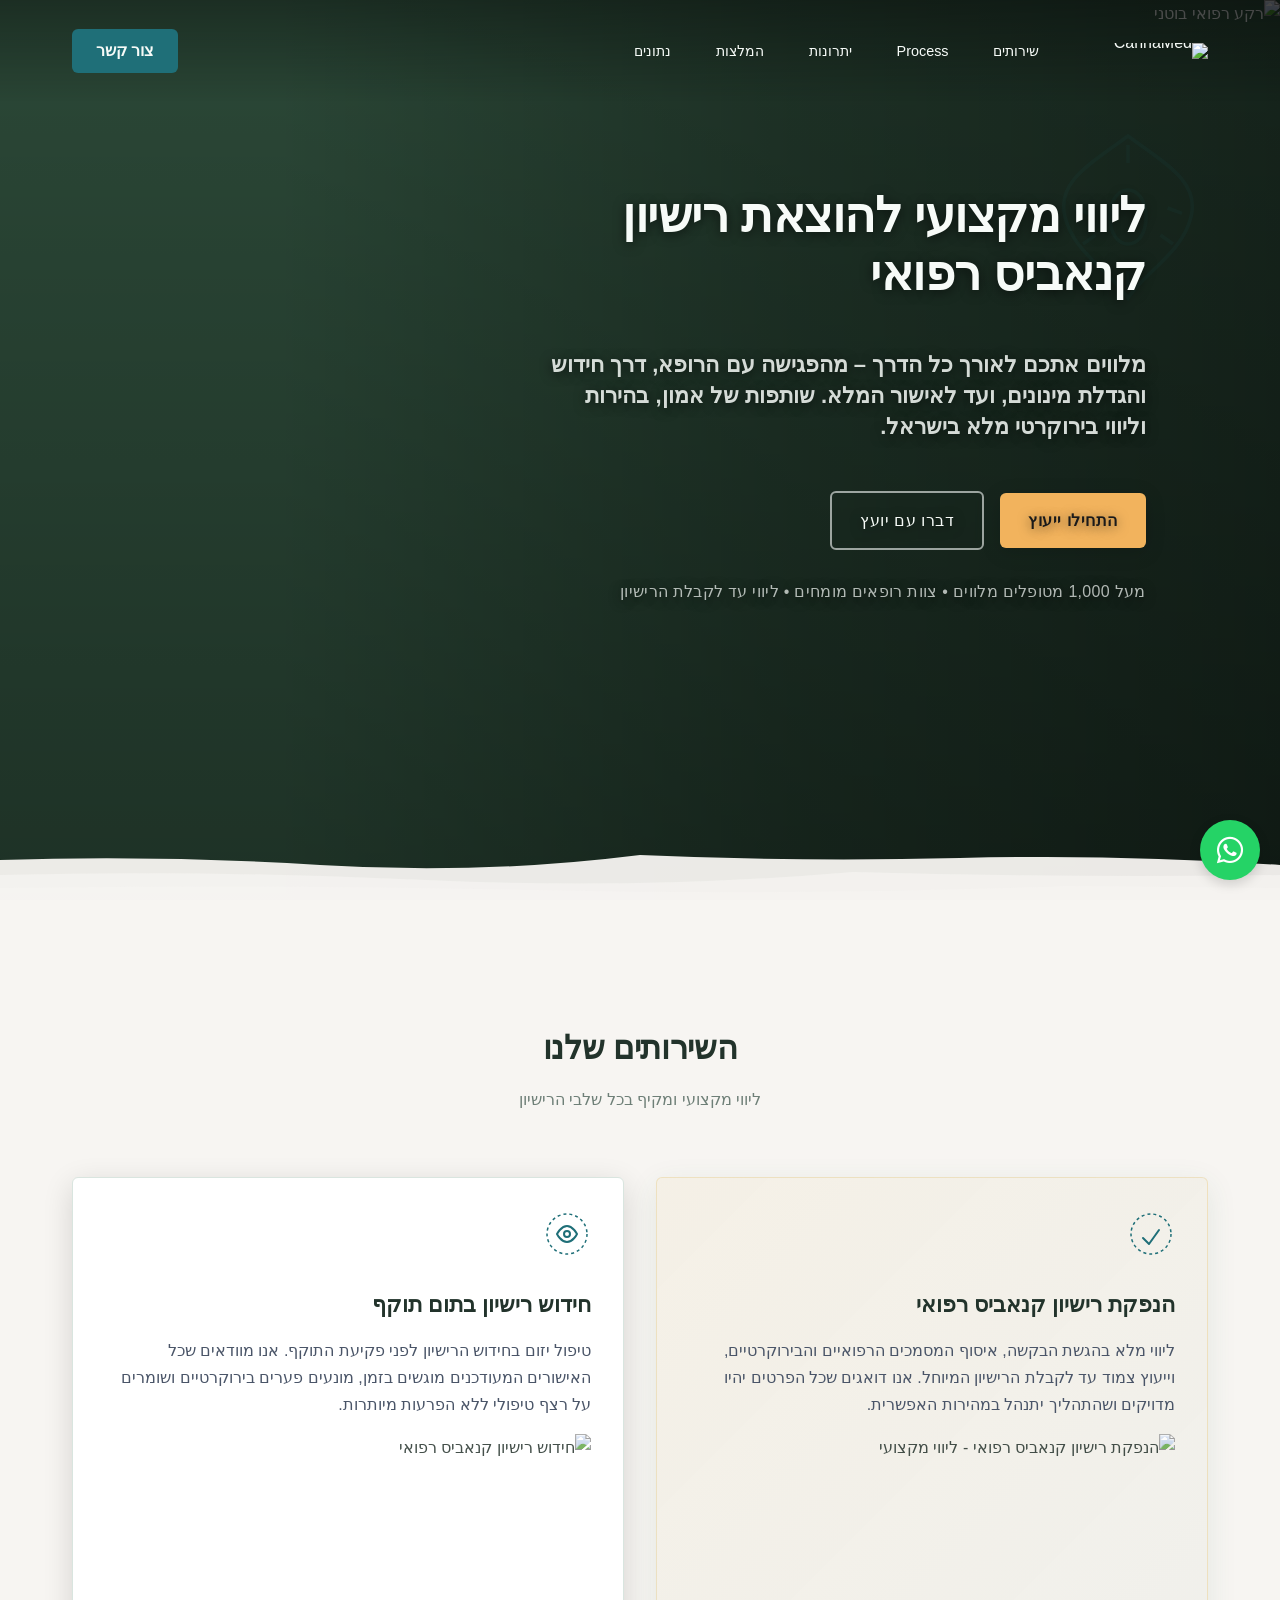
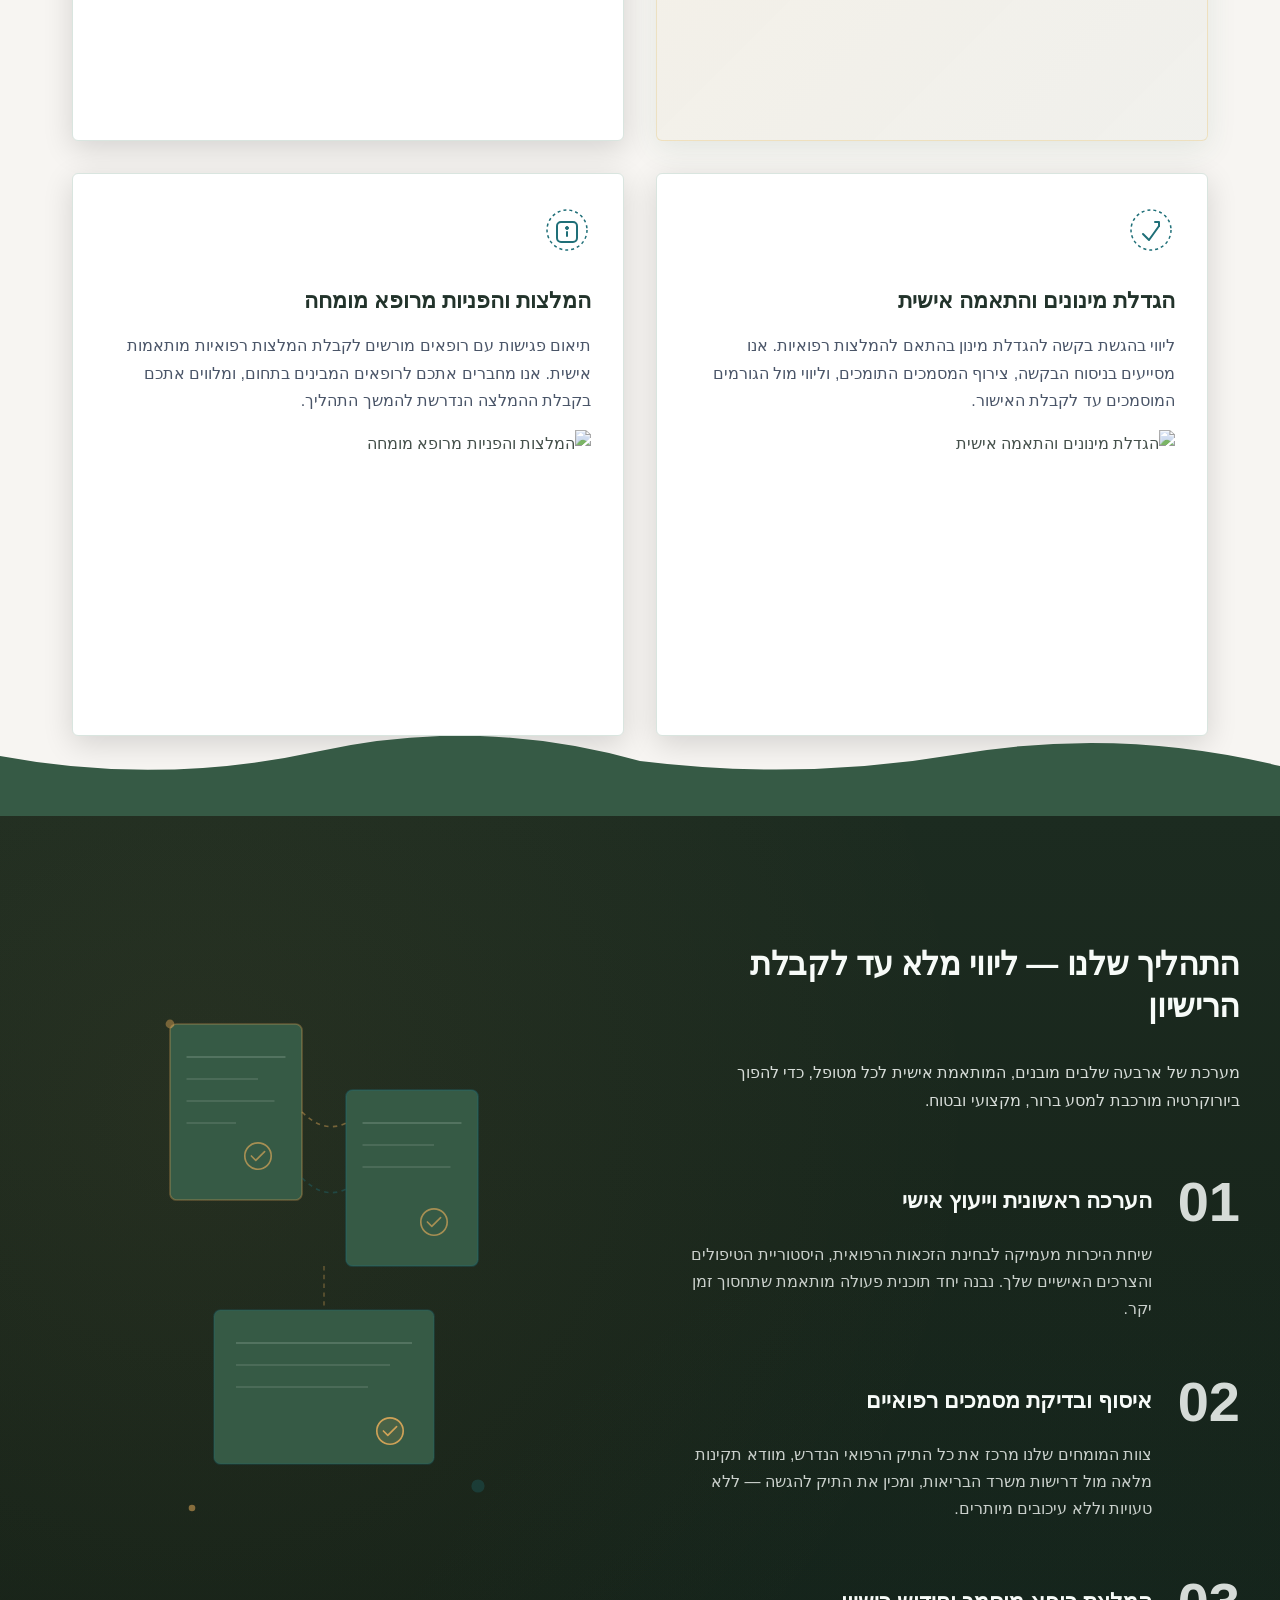
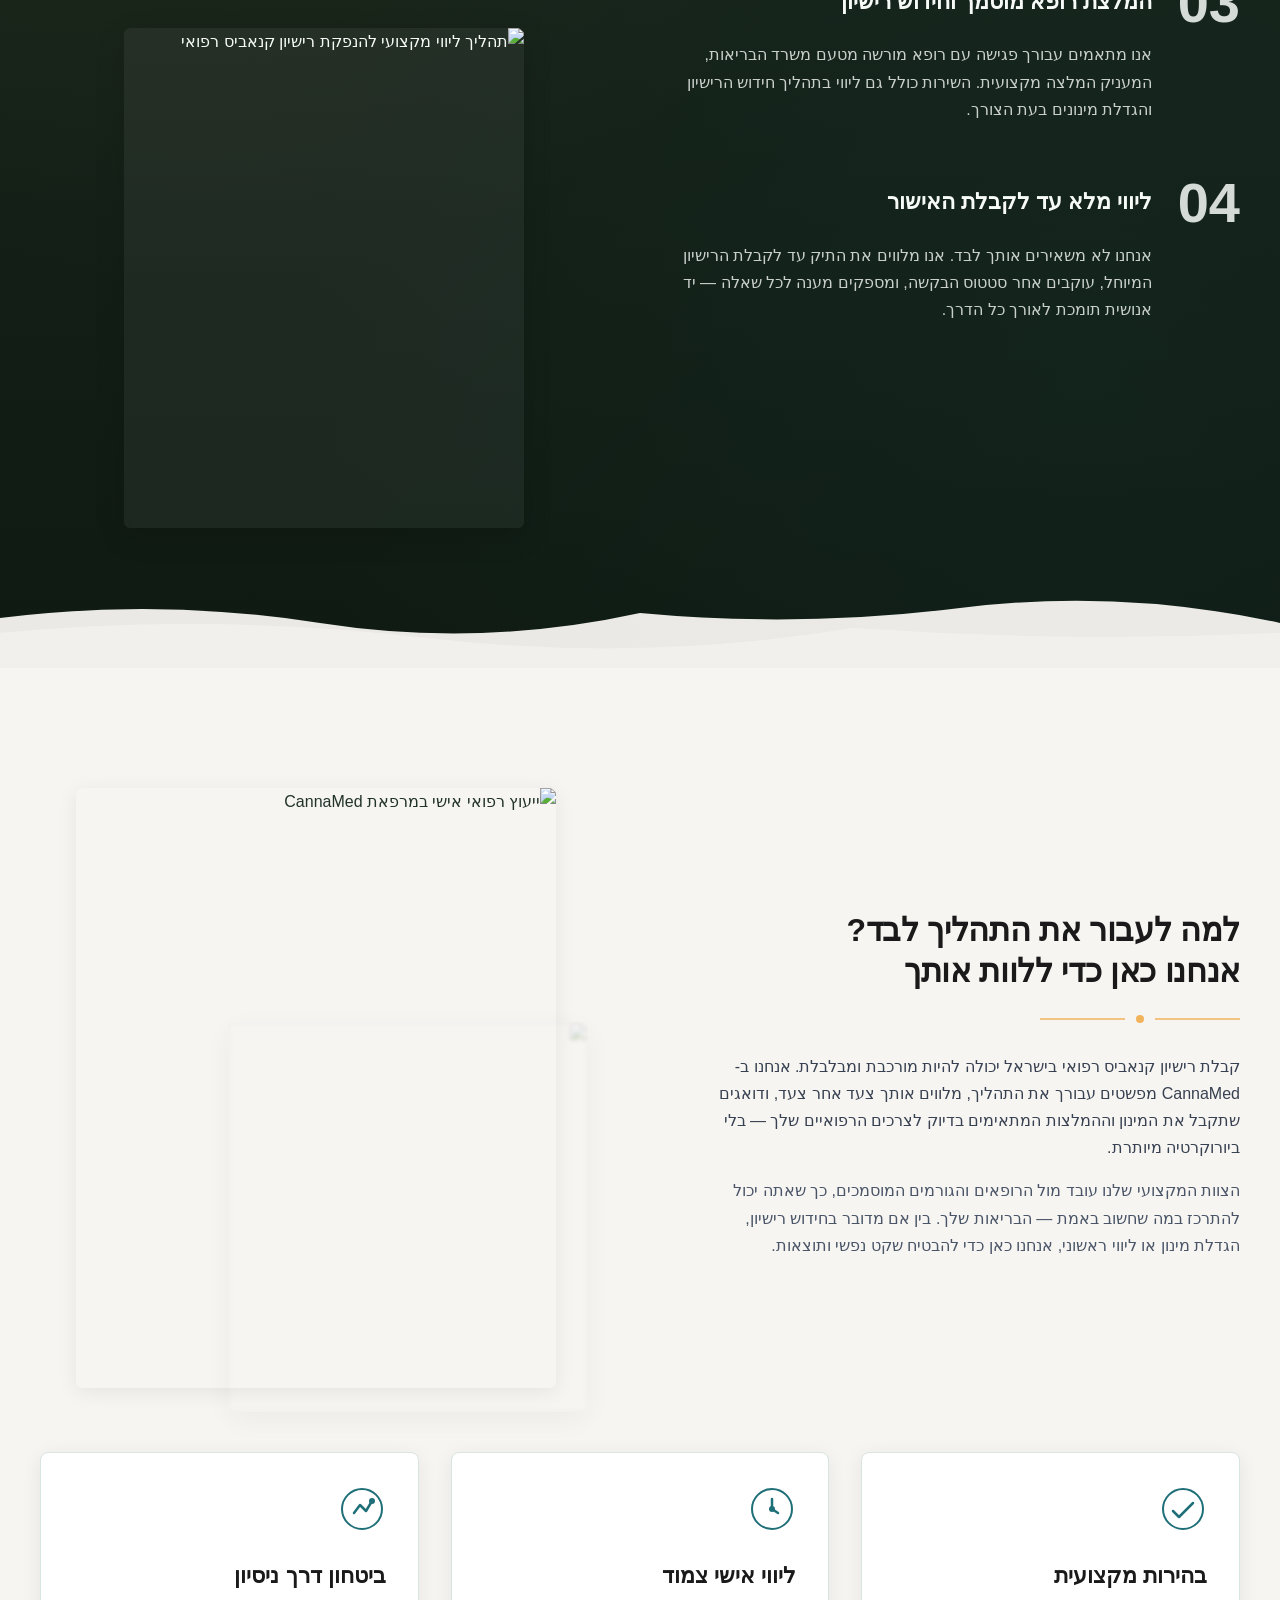
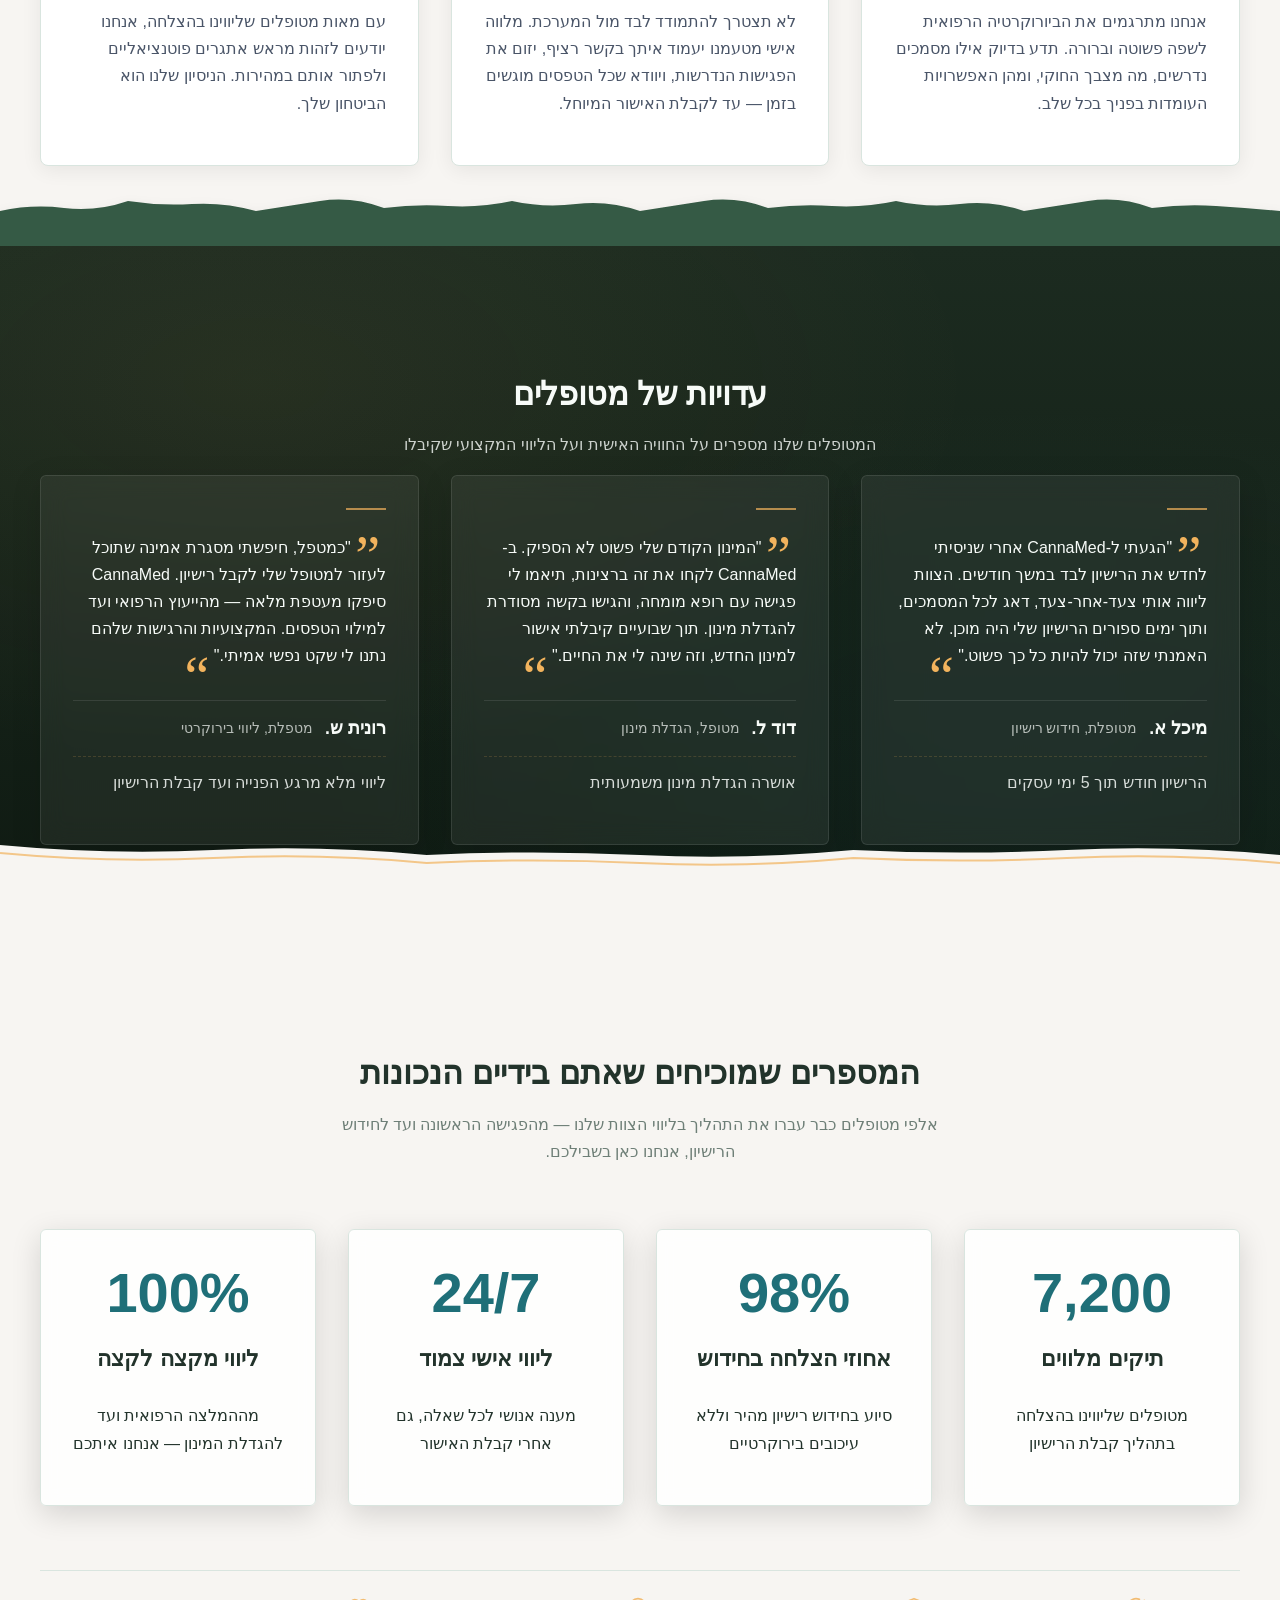
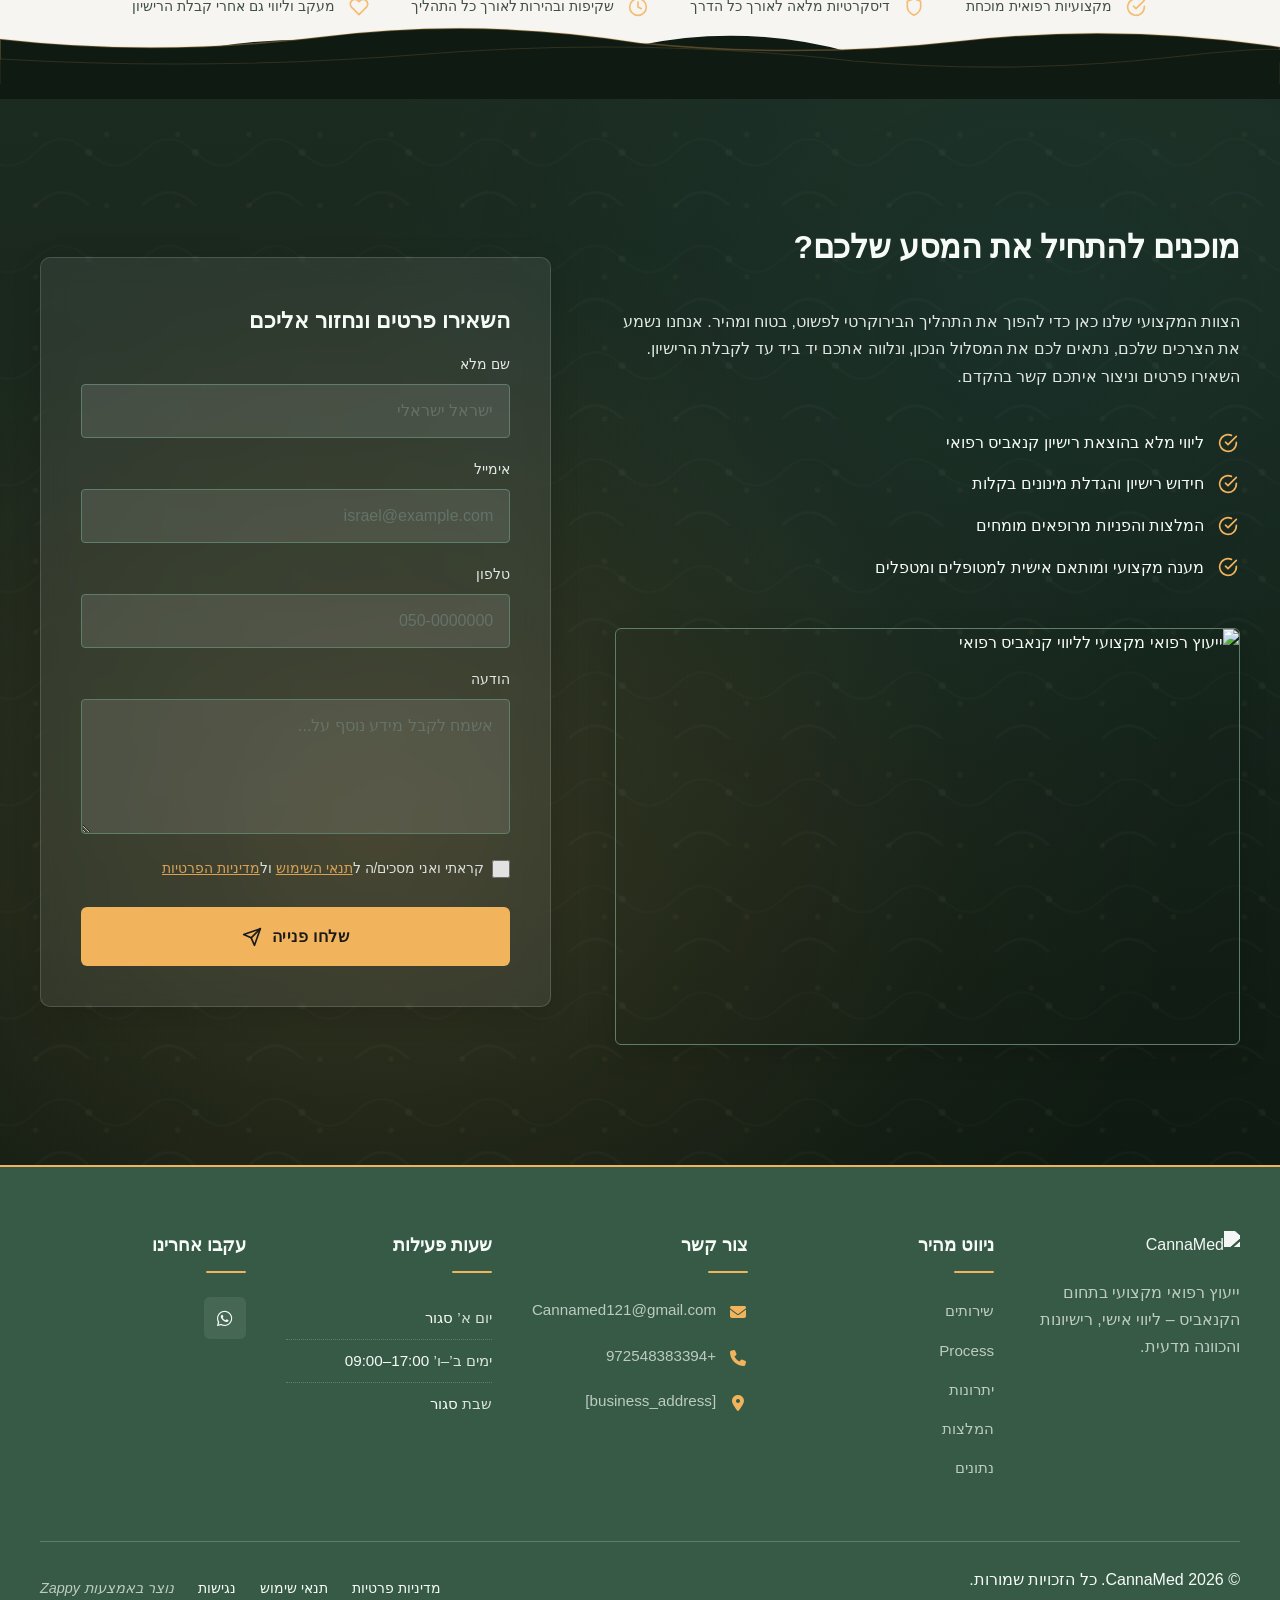
==== commit 1822e378: "Background sync: Progressive GitHub Sync" ====
--- a/index.html
+++ b/index.html
@@ -352,16 +352,16 @@
   <nav class="navbar" dir="rtl">
   <button class="mobile-toggle" id="mobileToggle" aria-label="Menu">
     <svg class="hamburger-icon" width="24" height="24" viewBox="0 0 24 24" fill="none">
-      <path d="M3 12h18M3 6h18M3 18h18" stroke="currentColor" stroke-width="2" stroke-linecap="round"/>
+      <path d="M3 12h18M3 6h18M3 18h18" stroke="currentColor" stroke-width="2" stroke-linecap="round"></path>
     </svg>
     <svg class="close-icon" width="24" height="24" viewBox="0 0 24 24" fill="none" style="display: none;">
-      <path d="M18 6L6 18M6 6l12 12" stroke="currentColor" stroke-width="2" stroke-linecap="round"/>
+      <path d="M18 6L6 18M6 6l12 12" stroke="currentColor" stroke-width="2" stroke-linecap="round"></path>
     </svg>
   </button>
   
-  <button class="phone-header-btn" data-phone="123-456-7890" aria-label="Call">
+  <button class="phone-header-btn" data-phone="+972548383394" aria-label="Call">
     <svg width="20" height="20" viewBox="0 0 24 24" fill="currentColor">
-      <path d="M22 16.92v3a2 2 0 0 1-2.18 2 19.79 19.79 0 0 1-8.63-3.07 19.5 19.5 0 0 1-6-6 19.79 19.79 0 0 1-3.07-8.67A2 2 0 0 1 4.11 2h3a2 2 0 0 1 2 1.72 12.84 12.84 0 0 0 .7 2.81 2 2 0 0 1-.45 2.11L8.09 9.91a16 16 0 0 0 6 6l1.27-1.27a2 2 0 0 1 2.11-.45 12.84 12.84 0 0 0 2.81.7A2 2 0 0 1 22 16.92z"/>
+      <path d="M22 16.92v3a2 2 0 0 1-2.18 2 19.79 19.79 0 0 1-8.63-3.07 19.5 19.5 0 0 1-6-6 19.79 19.79 0 0 1-3.07-8.67A2 2 0 0 1 4.11 2h3a2 2 0 0 1 2 1.72 12.84 12.84 0 0 0 .7 2.81 2 2 0 0 1-.45 2.11L8.09 9.91a16 16 0 0 0 6 6l1.27-1.27a2 2 0 0 1 2.11-.45 12.84 12.84 0 0 0 2.81.7A2 2 0 0 1 22 16.92z"></path>
     </svg>
   </button>
 
@@ -818,7 +818,7 @@
         const phoneLinks = document.querySelectorAll('a[href^="tel:"]');
         const phoneNumber = phoneLinks.length > 0 
           ? phoneLinks[0].getAttribute('href').replace('tel:', '')
-          : '[business_phone]';
+          : '+972548383394';
         
         window.location.href = 'tel:' + phoneNumber;
         console.log('[Navbar] Phone button clicked');
@@ -846,9 +846,9 @@
   <div class="index-hero-divider-wrapper" data-no-icon-edit="true" aria-hidden="true">
     <svg viewBox="0 0 1200 100" preserveAspectRatio="none" xmlns="http://www.w3.org/2000/svg">
       <!-- Contour-like topographic lines dissolving into the light section below -->
-      <path d="M0,100 L0,60 Q150,55 300,65 T600,55 Q750,62 900,58 T1200,65 L1200,100 Z" fill="#F7F5F2" opacity="0.95"/>
-      <path d="M0,100 L0,75 Q200,70 400,80 T800,72 Q1000,78 1200,75 L1200,100 Z" fill="#F7F5F2" opacity="0.7"/>
-      <path d="M0,100 L0,88 Q250,84 500,90 T1000,86 L1200,88 L1200,100 Z" fill="#F7F5F2" opacity="0.4"/>
+      <path d="M0,100 L0,60 Q150,55 300,65 T600,55 Q750,62 900,58 T1200,65 L1200,100 Z" fill="#F7F5F2" opacity="0.95"></path>
+      <path d="M0,100 L0,75 Q200,70 400,80 T800,72 Q1000,78 1200,75 L1200,100 Z" fill="#F7F5F2" opacity="0.7"></path>
+      <path d="M0,100 L0,88 Q250,84 500,90 T1000,86 L1200,88 L1200,100 Z" fill="#F7F5F2" opacity="0.4"></path>
     </svg>
   </div>
 
@@ -857,7 +857,7 @@
     <!-- Decorative Botanical Motif -->
     <div class="hero-watermark" aria-hidden="true">
       <svg viewBox="0 0 100 100" xmlns="http://www.w3.org/2000/svg">
-        <path d="M50 5 C30 20 10 30 15 50 C20 70 40 80 50 95 C60 80 80 70 85 50 C90 30 70 20 50 5 Z M50 35 C55 35 60 40 60 50 C60 60 55 65 50 65 C45 65 40 60 40 50 C40 40 45 35 50 35 Z M50 10 L50 20 M50 80 L50 90 M20 45 L28 48 M72 45 L80 48 M25 65 L32 60 M68 60 L75 65" fill="none" stroke="var(--primary)" stroke-width="2" opacity="0.15"/>
+        <path d="M50 5 C30 20 10 30 15 50 C20 70 40 80 50 95 C60 80 80 70 85 50 C90 30 70 20 50 5 Z M50 35 C55 35 60 40 60 50 C60 60 55 65 50 65 C45 65 40 60 40 50 C40 40 45 35 50 35 Z M50 10 L50 20 M50 80 L50 90 M20 45 L28 48 M72 45 L80 48 M25 65 L32 60 M68 60 L75 65" fill="none" stroke="var(--primary)" stroke-width="2" opacity="0.15"></path>
       </svg>
     </div>
 
@@ -883,8 +883,8 @@
       <article class="index-services-section__card index-services-section__card--accent">
         <div class="index-services-section__card-icon">
           <svg data-element-type="icon" data-icon-type="svg" viewBox="0 0 48 48" fill="none" xmlns="http://www.w3.org/2000/svg">
-            <circle cx="24" cy="24" r="20" stroke="currentColor" stroke-width="1.5" stroke-dasharray="3 3"/>
-            <path d="M16 28L22 34L32 20" stroke="currentColor" stroke-width="2" stroke-linecap="round" stroke-linejoin="round"/>
+            <circle cx="24" cy="24" r="20" stroke="currentColor" stroke-width="1.5" stroke-dasharray="3 3"></circle>
+            <path d="M16 28L22 34L32 20" stroke="currentColor" stroke-width="2" stroke-linecap="round" stroke-linejoin="round"></path>
           </svg>
         </div>
         <h3 class="index-services-section__card-title">הנפקת רישיון קנאביס רפואי</h3>
@@ -894,9 +894,9 @@
       <article class="index-services-section__card">
         <div class="index-services-section__card-icon">
           <svg data-element-type="icon" data-icon-type="svg" viewBox="0 0 48 48" fill="none" xmlns="http://www.w3.org/2000/svg">
-            <circle cx="24" cy="24" r="20" stroke="currentColor" stroke-width="1.5" stroke-dasharray="3 3"/>
-            <path d="M14 24C14 24 18 16 24 16C30 16 34 24 34 24C34 24 30 32 24 32C18 32 14 24 14 24Z" stroke="currentColor" stroke-width="2" stroke-linecap="round" stroke-linejoin="round"/>
-            <circle cx="24" cy="24" r="3" stroke="currentColor" stroke-width="2"/>
+            <circle cx="24" cy="24" r="20" stroke="currentColor" stroke-width="1.5" stroke-dasharray="3 3"></circle>
+            <path d="M14 24C14 24 18 16 24 16C30 16 34 24 34 24C34 24 30 32 24 32C18 32 14 24 14 24Z" stroke="currentColor" stroke-width="2" stroke-linecap="round" stroke-linejoin="round"></path>
+            <circle cx="24" cy="24" r="3" stroke="currentColor" stroke-width="2"></circle>
           </svg>
         </div>
         <h3 class="index-services-section__card-title">חידוש רישיון בתום תוקף</h3>
@@ -906,9 +906,9 @@
       <article class="index-services-section__card">
         <div class="index-services-section__card-icon">
           <svg data-element-type="icon" data-icon-type="svg" viewBox="0 0 48 48" fill="none" xmlns="http://www.w3.org/2000/svg">
-            <circle cx="24" cy="24" r="20" stroke="currentColor" stroke-width="1.5" stroke-dasharray="3 3"/>
-            <path d="M16 28L22 34L32 20" stroke="currentColor" stroke-width="2" stroke-linecap="round" stroke-linejoin="round"/>
-            <path d="M32 20V16H28" stroke="currentColor" stroke-width="2" stroke-linecap="round" stroke-linejoin="round"/>
+            <circle cx="24" cy="24" r="20" stroke="currentColor" stroke-width="1.5" stroke-dasharray="3 3"></circle>
+            <path d="M16 28L22 34L32 20" stroke="currentColor" stroke-width="2" stroke-linecap="round" stroke-linejoin="round"></path>
+            <path d="M32 20V16H28" stroke="currentColor" stroke-width="2" stroke-linecap="round" stroke-linejoin="round"></path>
           </svg>
         </div>
         <h3 class="index-services-section__card-title">הגדלת מינונים והתאמה אישית</h3>
@@ -918,10 +918,10 @@
       <article class="index-services-section__card">
         <div class="index-services-section__card-icon">
           <svg data-element-type="icon" data-icon-type="svg" viewBox="0 0 48 48" fill="none" xmlns="http://www.w3.org/2000/svg">
-            <circle cx="24" cy="24" r="20" stroke="currentColor" stroke-width="1.5" stroke-dasharray="3 3"/>
-            <path d="M18 16H30C32.2091 16 34 17.7909 34 20V32C34 34.2091 32.2091 36 30 36H18C15.7909 36 14 34.2091 14 32V20C14 17.7909 15.7909 16 18 16Z" stroke="currentColor" stroke-width="2"/>
-            <path d="M24 26V30" stroke="currentColor" stroke-width="2" stroke-linecap="round"/>
-            <circle cx="24" cy="22" r="1.5" fill="currentColor"/>
+            <circle cx="24" cy="24" r="20" stroke="currentColor" stroke-width="1.5" stroke-dasharray="3 3"></circle>
+            <path d="M18 16H30C32.2091 16 34 17.7909 34 20V32C34 34.2091 32.2091 36 30 36H18C15.7909 36 14 34.2091 14 32V20C14 17.7909 15.7909 16 18 16Z" stroke="currentColor" stroke-width="2"></path>
+            <path d="M24 26V30" stroke="currentColor" stroke-width="2" stroke-linecap="round"></path>
+            <circle cx="24" cy="22" r="1.5" fill="currentColor"></circle>
           </svg>
         </div>
         <h3 class="index-services-section__card-title">המלצות והפניות מרופא מומחה</h3>
@@ -932,7 +932,7 @@
   </div>
   <div class="index-services-section__divider-wrapper">
     <svg data-no-icon-edit="true" aria-hidden="true" viewBox="0 0 1200 80" preserveAspectRatio="none" xmlns="http://www.w3.org/2000/svg">
-      <path d="M0,80 L0,20 Q150,50 300,15 T600,25 Q750,45 900,18 T1200,30 L1200,80 Z" fill="var(--bg-dark)"/>
+      <path d="M0,80 L0,20 Q150,50 300,15 T600,25 Q750,45 900,18 T1200,30 L1200,80 Z" fill="var(--bg-dark)"></path>
     </svg>
   </div>
 </section>
@@ -984,41 +984,41 @@
           <!-- Abstract procedural graphic: layered forms, route lines, document markers -->
           <svg class="index-process-section__graphic-svg" viewBox="0 0 400 600" fill="none" xmlns="http://www.w3.org/2000/svg">
             <!-- Document form 1 -->
-            <rect x="60" y="80" width="120" height="160" rx="6" stroke="var(--accent)" stroke-opacity="0.3" stroke-width="1.5" fill="var(--bg-dark)"/>
-            <line x1="75" y1="110" x2="165" y2="110" stroke="var(--text-light)" stroke-opacity="0.15" stroke-width="2"/>
-            <line x1="75" y1="130" x2="140" y2="130" stroke="var(--text-light)" stroke-opacity="0.1" stroke-width="2"/>
-            <line x1="75" y1="150" x2="155" y2="150" stroke="var(--text-light)" stroke-opacity="0.1" stroke-width="2"/>
-            <line x1="75" y1="170" x2="120" y2="170" stroke="var(--text-light)" stroke-opacity="0.1" stroke-width="2"/>
-            <circle cx="140" cy="200" r="12" stroke="var(--accent)" stroke-opacity="0.6" stroke-width="1.5"/>
-            <path d="M134 200 L138 204 L146 196" stroke="var(--accent)" stroke-opacity="0.6" stroke-width="1.5" stroke-linecap="round" stroke-linejoin="round"/>
+            <rect x="60" y="80" width="120" height="160" rx="6" stroke="var(--accent)" stroke-opacity="0.3" stroke-width="1.5" fill="var(--bg-dark)"></rect>
+            <line x1="75" y1="110" x2="165" y2="110" stroke="var(--text-light)" stroke-opacity="0.15" stroke-width="2"></line>
+            <line x1="75" y1="130" x2="140" y2="130" stroke="var(--text-light)" stroke-opacity="0.1" stroke-width="2"></line>
+            <line x1="75" y1="150" x2="155" y2="150" stroke="var(--text-light)" stroke-opacity="0.1" stroke-width="2"></line>
+            <line x1="75" y1="170" x2="120" y2="170" stroke="var(--text-light)" stroke-opacity="0.1" stroke-width="2"></line>
+            <circle cx="140" cy="200" r="12" stroke="var(--accent)" stroke-opacity="0.6" stroke-width="1.5"></circle>
+            <path d="M134 200 L138 204 L146 196" stroke="var(--accent)" stroke-opacity="0.6" stroke-width="1.5" stroke-linecap="round" stroke-linejoin="round"></path>
 
             <!-- Document form 2 (overlapped) -->
-            <rect x="220" y="140" width="120" height="160" rx="6" stroke="var(--primary)" stroke-opacity="0.4" stroke-width="1.5" fill="var(--bg-dark)"/>
-            <line x1="235" y1="170" x2="325" y2="170" stroke="var(--text-light)" stroke-opacity="0.15" stroke-width="2"/>
-            <line x1="235" y1="190" x2="300" y2="190" stroke="var(--text-light)" stroke-opacity="0.1" stroke-width="2"/>
-            <line x1="235" y1="210" x2="315" y2="210" stroke="var(--text-light)" stroke-opacity="0.1" stroke-width="2"/>
-            <circle cx="300" cy="260" r="12" stroke="var(--accent)" stroke-opacity="0.6" stroke-width="1.5"/>
-            <path d="M294 260 L298 264 L306 256" stroke="var(--accent)" stroke-opacity="0.6" stroke-width="1.5" stroke-linecap="round" stroke-linejoin="round"/>
+            <rect x="220" y="140" width="120" height="160" rx="6" stroke="var(--primary)" stroke-opacity="0.4" stroke-width="1.5" fill="var(--bg-dark)"></rect>
+            <line x1="235" y1="170" x2="325" y2="170" stroke="var(--text-light)" stroke-opacity="0.15" stroke-width="2"></line>
+            <line x1="235" y1="190" x2="300" y2="190" stroke="var(--text-light)" stroke-opacity="0.1" stroke-width="2"></line>
+            <line x1="235" y1="210" x2="315" y2="210" stroke="var(--text-light)" stroke-opacity="0.1" stroke-width="2"></line>
+            <circle cx="300" cy="260" r="12" stroke="var(--accent)" stroke-opacity="0.6" stroke-width="1.5"></circle>
+            <path d="M294 260 L298 264 L306 256" stroke="var(--accent)" stroke-opacity="0.6" stroke-width="1.5" stroke-linecap="round" stroke-linejoin="round"></path>
 
             <!-- Route lines connecting documents -->
-            <path d="M180 160 Q200 180 220 170" stroke="var(--accent)" stroke-opacity="0.4" stroke-width="1.5" stroke-dasharray="4 4" fill="none"/>
-            <path d="M180 220 Q200 240 220 230" stroke="var(--primary)" stroke-opacity="0.4" stroke-width="1.5" stroke-dasharray="4 4" fill="none"/>
+            <path d="M180 160 Q200 180 220 170" stroke="var(--accent)" stroke-opacity="0.4" stroke-width="1.5" stroke-dasharray="4 4" fill="none"></path>
+            <path d="M180 220 Q200 240 220 230" stroke="var(--primary)" stroke-opacity="0.4" stroke-width="1.5" stroke-dasharray="4 4" fill="none"></path>
 
             <!-- Document form 3 (bottom) -->
-            <rect x="100" y="340" width="200" height="140" rx="6" stroke="var(--primary)" stroke-opacity="0.3" stroke-width="1.5" fill="var(--bg-dark)"/>
-            <line x1="120" y1="370" x2="280" y2="370" stroke="var(--text-light)" stroke-opacity="0.15" stroke-width="2"/>
-            <line x1="120" y1="390" x2="260" y2="390" stroke="var(--text-light)" stroke-opacity="0.1" stroke-width="2"/>
-            <line x1="120" y1="410" x2="240" y2="410" stroke="var(--text-light)" stroke-opacity="0.1" stroke-width="2"/>
-            <circle cx="260" cy="450" r="12" stroke="var(--accent)" stroke-opacity="0.8" stroke-width="1.5" fill="var(--accent)" fill-opacity="0.1"/>
-            <path d="M254 450 L258 454 L266 446" stroke="var(--accent)" stroke-opacity="0.8" stroke-width="1.5" stroke-linecap="round" stroke-linejoin="round"/>
+            <rect x="100" y="340" width="200" height="140" rx="6" stroke="var(--primary)" stroke-opacity="0.3" stroke-width="1.5" fill="var(--bg-dark)"></rect>
+            <line x1="120" y1="370" x2="280" y2="370" stroke="var(--text-light)" stroke-opacity="0.15" stroke-width="2"></line>
+            <line x1="120" y1="390" x2="260" y2="390" stroke="var(--text-light)" stroke-opacity="0.1" stroke-width="2"></line>
+            <line x1="120" y1="410" x2="240" y2="410" stroke="var(--text-light)" stroke-opacity="0.1" stroke-width="2"></line>
+            <circle cx="260" cy="450" r="12" stroke="var(--accent)" stroke-opacity="0.8" stroke-width="1.5" fill="var(--accent)" fill-opacity="0.1"></circle>
+            <path d="M254 450 L258 454 L266 446" stroke="var(--accent)" stroke-opacity="0.8" stroke-width="1.5" stroke-linecap="round" stroke-linejoin="round"></path>
 
             <!-- Central route line -->
-            <path d="M200 300 L200 340" stroke="var(--accent)" stroke-opacity="0.3" stroke-width="1.5" stroke-dasharray="4 4" fill="none"/>
+            <path d="M200 300 L200 340" stroke="var(--accent)" stroke-opacity="0.3" stroke-width="1.5" stroke-dasharray="4 4" fill="none"></path>
             
             <!-- Decorative circles -->
-            <circle cx="60" cy="80" r="4" fill="var(--accent)" fill-opacity="0.4"/>
-            <circle cx="340" cy="500" r="6" fill="var(--primary)" fill-opacity="0.3"/>
-            <circle cx="80" cy="520" r="3" fill="var(--accent)" fill-opacity="0.5"/>
+            <circle cx="60" cy="80" r="4" fill="var(--accent)" fill-opacity="0.4"></circle>
+            <circle cx="340" cy="500" r="6" fill="var(--primary)" fill-opacity="0.3"></circle>
+            <circle cx="80" cy="520" r="3" fill="var(--accent)" fill-opacity="0.5"></circle>
           </svg>
         </div>
         <img loading="lazy" decoding="async" class="index-process-section__visual-img" data-placeholder="index-process-image-1" data-context="A premium, editorial-style abstract illustration for a medical cannabis consulting firm. The image features layered translucent document forms, delicate route lines connecting them, and subtle botanical leaf motifs rendered in deep forest green, teal, and amber accents. The composition feels strategic, reassuring, and sophisticated, resembling a premium guidebook to a complex system. No faces, no real documents, purely abstract and elegant." width="400" height="500" src="/assets/site-index-process-image-1.webp" alt="תהליך ליווי מקצועי להנפקת רישיון קנאביס רפואי">
@@ -1029,8 +1029,8 @@
   <!-- Bottom Divider: Curved translucent wave overlap -->
   <div class="index-process-section__divider-wrapper" aria-hidden="true">
     <svg data-no-icon-edit="true" aria-hidden="true" viewBox="0 0 1200 80" preserveAspectRatio="none" xmlns="http://www.w3.org/2000/svg">
-      <path d="M0,80 L0,30 Q150,10 300,35 T600,25 Q750,40 900,20 T1200,35 L1200,80 Z" fill="#F7F5F2" opacity="0.95"/>
-      <path d="M0,80 L0,45 Q200,25 400,50 T800,40 Q1000,55 1200,45 L1200,80 Z" fill="#F7F5F2" opacity="0.6"/>
+      <path d="M0,80 L0,30 Q150,10 300,35 T600,25 Q750,40 900,20 T1200,35 L1200,80 Z" fill="#F7F5F2" opacity="0.95"></path>
+      <path d="M0,80 L0,45 Q200,25 400,50 T800,40 Q1000,55 1200,45 L1200,80 Z" fill="#F7F5F2" opacity="0.6"></path>
     </svg>
   </div>
 </section>
@@ -1046,9 +1046,9 @@
         </h2>
         <div class="index-benefits-section__divider-ornament" aria-hidden="true">
           <svg data-element-type="icon" data-icon-type="svg" viewBox="0 0 200 20" fill="none" xmlns="http://www.w3.org/2000/svg">
-            <line x1="0" y1="10" x2="85" y2="10" stroke="var(--accent)" stroke-width="1.5"/>
-            <circle cx="100" cy="10" r="4" fill="var(--accent)"/>
-            <line x1="115" y1="10" x2="200" y2="10" stroke="var(--accent)" stroke-width="1.5"/>
+            <line x1="0" y1="10" x2="85" y2="10" stroke="var(--accent)" stroke-width="1.5"></line>
+            <circle cx="100" cy="10" r="4" fill="var(--accent)"></circle>
+            <line x1="115" y1="10" x2="200" y2="10" stroke="var(--accent)" stroke-width="1.5"></line>
           </svg>
         </div>
         <p class="index-benefits-section__intro">
@@ -1064,7 +1064,7 @@
           <img loading="lazy" decoding="async" data-placeholder="index-benefits-image-1" data-context="A warm, atmospheric consultation scene in a modern medical clinic with soft botanical accents, showing a caring doctor or consultant reviewing documents with a patient, gentle natural light, editorial composition, depth of field, Israeli healthcare setting" width="600" height="750" src="/assets/site-index-benefits-image-1.webp" alt="ייעוץ רפואי אישי במרפאת CannaMed" class="index-benefits-section__main-image">
           <!-- Decorative backplate peeking from bottom-left corner -->
           <div class="index-benefits-section__backplate" aria-hidden="true">
-            <img loading="lazy" decoding="async" data-placeholder="index-benefits-image-2" data-context="A soft, out-of-focus macro detail of cannabis leaf texture with subtle medical document overlay, translucent, muted green and cream tones, editorial depth" width="400" height="500" src="/assets/site-index-benefits-image-2.webp" alt class="index-benefits-section__backplate-image">
+            <img loading="lazy" decoding="async" data-placeholder="index-benefits-image-2" data-context="A soft, out-of-focus macro detail of cannabis leaf texture with subtle medical document overlay, translucent, muted green and cream tones, editorial depth" width="400" height="500" src="/assets/site-index-benefits-image-2.webp" alt="" class="index-benefits-section__backplate-image">
           </div>
         </div>
       </div>
@@ -1076,8 +1076,8 @@
       <article class="index-benefits-section__benefit-card">
         <div class="index-benefits-section__benefit-icon" aria-hidden="true">
           <svg data-element-type="icon" data-icon-type="svg" viewBox="0 0 48 48" fill="none" xmlns="http://www.w3.org/2000/svg">
-            <circle cx="24" cy="24" r="20" stroke="var(--primary)" stroke-width="2" fill="none"/>
-            <path d="M14 26L20 32L34 18" stroke="var(--primary)" stroke-width="2.5" stroke-linecap="round" stroke-linejoin="round"/>
+            <circle cx="24" cy="24" r="20" stroke="var(--primary)" stroke-width="2" fill="none"></circle>
+            <path d="M14 26L20 32L34 18" stroke="var(--primary)" stroke-width="2.5" stroke-linecap="round" stroke-linejoin="round"></path>
           </svg>
         </div>
         <h3 class="index-benefits-section__benefit-title">בהירות מקצועית</h3>
@@ -1089,9 +1089,9 @@
       <article class="index-benefits-section__benefit-card">
         <div class="index-benefits-section__benefit-icon" aria-hidden="true">
           <svg data-element-type="icon" data-icon-type="svg" viewBox="0 0 48 48" fill="none" xmlns="http://www.w3.org/2000/svg">
-            <circle cx="24" cy="24" r="20" stroke="var(--primary)" stroke-width="2" fill="none"/>
-            <path d="M24 14V24L30 28" stroke="var(--primary)" stroke-width="2.5" stroke-linecap="round" stroke-linejoin="round"/>
-            <circle cx="24" cy="24" r="3" fill="var(--primary)"/>
+            <circle cx="24" cy="24" r="20" stroke="var(--primary)" stroke-width="2" fill="none"></circle>
+            <path d="M24 14V24L30 28" stroke="var(--primary)" stroke-width="2.5" stroke-linecap="round" stroke-linejoin="round"></path>
+            <circle cx="24" cy="24" r="3" fill="var(--primary)"></circle>
           </svg>
         </div>
         <h3 class="index-benefits-section__benefit-title">ליווי אישי צמוד</h3>
@@ -1103,9 +1103,9 @@
       <article class="index-benefits-section__benefit-card">
         <div class="index-benefits-section__benefit-icon" aria-hidden="true">
           <svg data-element-type="icon" data-icon-type="svg" viewBox="0 0 48 48" fill="none" xmlns="http://www.w3.org/2000/svg">
-            <circle cx="24" cy="24" r="20" stroke="var(--primary)" stroke-width="2" fill="none"/>
-            <path d="M16 28L22 20L28 26L34 16" stroke="var(--primary)" stroke-width="2.5" stroke-linecap="round" stroke-linejoin="round"/>
-            <circle cx="34" cy="16" r="3" fill="var(--primary)"/>
+            <circle cx="24" cy="24" r="20" stroke="var(--primary)" stroke-width="2" fill="none"></circle>
+            <path d="M16 28L22 20L28 26L34 16" stroke="var(--primary)" stroke-width="2.5" stroke-linecap="round" stroke-linejoin="round"></path>
+            <circle cx="34" cy="16" r="3" fill="var(--primary)"></circle>
           </svg>
         </div>
         <h3 class="index-benefits-section__benefit-title">ביטחון דרך ניסיון</h3>
@@ -1121,10 +1121,10 @@
     <svg data-no-icon-edit="true" aria-hidden="true" viewBox="0 0 1200 80" preserveAspectRatio="none" xmlns="http://www.w3.org/2000/svg">
       <defs>
         <filter id="index-benefits-torn-shadow" x="-5%" y="-20%" width="110%" height="140%">
-          <feDropShadow dx="0" dy="4" stdDeviation="6" flood-color="#000000" flood-opacity="0.08"/>
+          <fedropshadow dx="0" dy="4" stdDeviation="6" flood-color="#000000" flood-opacity="0.08"></fedropshadow>
         </filter>
       </defs>
-      <path d="M0,80 L0,45 Q30,38 60,42 T120,35 Q150,40 180,38 T240,45 Q270,40 300,35 T360,42 Q390,38 420,40 T480,35 Q510,42 540,38 T600,45 Q630,40 660,35 T720,42 Q750,38 780,40 T840,35 Q870,42 900,38 T960,45 Q990,40 1020,35 T1080,42 Q1110,38 1140,40 T1200,45 L1200,80 Z" fill="var(--bg-dark)" filter="url(#index-benefits-torn-shadow)"/>
+      <path d="M0,80 L0,45 Q30,38 60,42 T120,35 Q150,40 180,38 T240,45 Q270,40 300,35 T360,42 Q390,38 420,40 T480,35 Q510,42 540,38 T600,45 Q630,40 660,35 T720,42 Q750,38 780,40 T840,35 Q870,42 900,38 T960,45 Q990,40 1020,35 T1080,42 Q1110,38 1140,40 T1200,45 L1200,80 Z" fill="var(--bg-dark)" filter="url(#index-benefits-torn-shadow)"></path>
     </svg>
   </div>
 </section>
@@ -1184,14 +1184,14 @@
             <!-- Gradient definition -->
             <defs>
                 <linearGradient id="dividerGrad" x1="0%" y1="0%" x2="0%" y2="100%">
-                    <stop offset="0%" stop-color="var(--bg-dark)" stop-opacity="1"/>
-                    <stop offset="100%" stop-color="var(--bg-light)" stop-opacity="1"/>
+                    <stop offset="0%" stop-color="var(--bg-dark)" stop-opacity="1"></stop>
+                    <stop offset="100%" stop-color="var(--bg-light)" stop-opacity="1"></stop>
                 </linearGradient>
             </defs>
             <!-- Main gradient fill -->
-            <path d="M0,80 L0,0 Q100,10 200,5 T400,10 Q500,5 600,10 T800,5 Q900,10 1000,5 T1200,10 L1200,80 Z" fill="#F7F5F2"/>
+            <path d="M0,80 L0,0 Q100,10 200,5 T400,10 Q500,5 600,10 T800,5 Q900,10 1000,5 T1200,10 L1200,80 Z" fill="#F7F5F2"></path>
             <!-- Amber accent line -->
-            <path d="M0,8 Q100,18 200,13 T400,18 Q500,13 600,18 T800,13 Q900,18 1000,13 T1200,18" fill="#F7F5F2" stroke="var(--accent)" stroke-width="2" opacity="0.7"/>
+            <path d="M0,8 Q100,18 200,13 T400,18 Q500,13 600,18 T800,13 Q900,18 1000,13 T1200,18" fill="#F7F5F2" stroke="var(--accent)" stroke-width="2" opacity="0.7"></path>
         </svg>
     </div>
 </section>
@@ -1228,19 +1228,19 @@
 
     <div class="index-stats-section__trust-strip">
       <div class="index-stats-section__trust-item">
-        <span class="index-stats-section__trust-icon" aria-hidden="true"><svg data-element-type="icon" data-icon-type="svg" viewBox="0 0 24 24" width="20" height="20" fill="none" stroke="currentColor" stroke-width="2" stroke-linecap="round" stroke-linejoin="round"><path d="M22 11.08V12a10 10 0 1 1-5.93-9.14"/><polyline points="22 4 12 14.01 9 11.01"/></svg></span>
+        <span class="index-stats-section__trust-icon" aria-hidden="true"><svg data-element-type="icon" data-icon-type="svg" viewBox="0 0 24 24" width="20" height="20" fill="none" stroke="currentColor" stroke-width="2" stroke-linecap="round" stroke-linejoin="round"><path d="M22 11.08V12a10 10 0 1 1-5.93-9.14"></path><polyline points="22 4 12 14.01 9 11.01"></polyline></svg></span>
         <span>מקצועיות רפואית מוכחת</span>
       </div>
       <div class="index-stats-section__trust-item">
-        <span class="index-stats-section__trust-icon" aria-hidden="true"><svg data-element-type="icon" data-icon-type="svg" viewBox="0 0 24 24" width="20" height="20" fill="none" stroke="currentColor" stroke-width="2" stroke-linecap="round" stroke-linejoin="round"><path d="M12 22s8-4 8-10V5l-8-3-8 3v7c0 6 8 10 8 10z"/></svg></span>
+        <span class="index-stats-section__trust-icon" aria-hidden="true"><svg data-element-type="icon" data-icon-type="svg" viewBox="0 0 24 24" width="20" height="20" fill="none" stroke="currentColor" stroke-width="2" stroke-linecap="round" stroke-linejoin="round"><path d="M12 22s8-4 8-10V5l-8-3-8 3v7c0 6 8 10 8 10z"></path></svg></span>
         <span>דיסקרטיות מלאה לאורך כל הדרך</span>
       </div>
       <div class="index-stats-section__trust-item">
-        <span class="index-stats-section__trust-icon" aria-hidden="true"><svg data-element-type="icon" data-icon-type="svg" viewBox="0 0 24 24" width="20" height="20" fill="none" stroke="currentColor" stroke-width="2" stroke-linecap="round" stroke-linejoin="round"><circle cx="12" cy="12" r="10"/><path d="M12 6v6l4 2"/></svg></span>
+        <span class="index-stats-section__trust-icon" aria-hidden="true"><svg data-element-type="icon" data-icon-type="svg" viewBox="0 0 24 24" width="20" height="20" fill="none" stroke="currentColor" stroke-width="2" stroke-linecap="round" stroke-linejoin="round"><circle cx="12" cy="12" r="10"></circle><path d="M12 6v6l4 2"></path></svg></span>
         <span>שקיפות ובהירות לאורך כל התהליך</span>
       </div>
       <div class="index-stats-section__trust-item">
-        <span class="index-stats-section__trust-icon" aria-hidden="true"><svg data-element-type="icon" data-icon-type="svg" viewBox="0 0 24 24" width="20" height="20" fill="none" stroke="currentColor" stroke-width="2" stroke-linecap="round" stroke-linejoin="round"><path d="M20.84 4.61a5.5 5.5 0 0 0-7.78 0L12 5.67l-1.06-1.06a5.5 5.5 0 0 0-7.78 7.78l1.06 1.06L12 21.23l7.78-7.78 1.06-1.06a5.5 5.5 0 0 0 0-7.78z"/></svg></span>
+        <span class="index-stats-section__trust-icon" aria-hidden="true"><svg data-element-type="icon" data-icon-type="svg" viewBox="0 0 24 24" width="20" height="20" fill="none" stroke="currentColor" stroke-width="2" stroke-linecap="round" stroke-linejoin="round"><path d="M20.84 4.61a5.5 5.5 0 0 0-7.78 0L12 5.67l-1.06-1.06a5.5 5.5 0 0 0-7.78 7.78l1.06 1.06L12 21.23l7.78-7.78 1.06-1.06a5.5 5.5 0 0 0 0-7.78z"></path></svg></span>
         <span>מעקב וליווי גם אחרי קבלת הרישיון</span>
       </div>
     </div>
@@ -1250,11 +1250,11 @@
   <div class="index-stats-section__divider-wrapper">
     <svg data-no-icon-edit="true" aria-hidden="true" viewBox="0 0 1200 80" preserveAspectRatio="none" xmlns="http://www.w3.org/2000/svg">
       <!-- Base dark field -->
-      <path d="M0,80 L0,30 Q100,45 200,28 T400,32 Q500,48 600,26 T800,34 Q900,44 1000,30 T1200,36 L1200,80 Z" fill="#0F1A12"/>
+      <path d="M0,80 L0,30 Q100,45 200,28 T400,32 Q500,48 600,26 T800,34 Q900,44 1000,30 T1200,36 L1200,80 Z" fill="#0F1A12"></path>
       <!-- Topographic contour line 1 -->
-      <path d="M0,50 L0,20 Q150,38 300,18 T600,24 Q750,40 900,22 T1200,28 L1200,50" fill="#0F1A12" stroke="rgba(242, 179, 93, 0.3)" stroke-width="1.5"/>
+      <path d="M0,50 L0,20 Q150,38 300,18 T600,24 Q750,40 900,22 T1200,28 L1200,50" fill="#0F1A12" stroke="rgba(242, 179, 93, 0.3)" stroke-width="1.5"></path>
       <!-- Topographic contour line 2 -->
-      <path d="M0,65 L0,40 Q200,52 400,35 T800,42 Q950,56 1100,38 T1200,44 L1200,65" fill="#0F1A12" stroke="rgba(242, 179, 93, 0.15)" stroke-width="1"/>
+      <path d="M0,65 L0,40 Q200,52 400,35 T800,42 Q950,56 1100,38 T1200,44 L1200,65" fill="#0F1A12" stroke="rgba(242, 179, 93, 0.15)" stroke-width="1"></path>
     </svg>
   </div>
 </section>
@@ -1264,26 +1264,26 @@
   <svg data-no-icon-edit="true" aria-hidden="true" class="index-contact-section__bg-texture" viewBox="0 0 800 600" preserveAspectRatio="xMidYMid slice" xmlns="http://www.w3.org/2000/svg">
     <defs>
       <pattern id="map-contour" x="0" y="0" width="60" height="60" patternUnits="userSpaceOnUse">
-        <path d="M0 60 Q15 45 30 60 T60 60" fill="none" stroke="var(--text-light)" stroke-opacity="0.04" stroke-width="1.5"/>
-        <path d="M0 30 Q15 15 30 30 T60 30" fill="none" stroke="var(--text-light)" stroke-opacity="0.03" stroke-width="1"/>
-        <circle cx="30" cy="30" r="2" fill="var(--text-light)" fill-opacity="0.06"/>
+        <path d="M0 60 Q15 45 30 60 T60 60" fill="none" stroke="var(--text-light)" stroke-opacity="0.04" stroke-width="1.5"></path>
+        <path d="M0 30 Q15 15 30 30 T60 30" fill="none" stroke="var(--text-light)" stroke-opacity="0.03" stroke-width="1"></path>
+        <circle cx="30" cy="30" r="2" fill="var(--text-light)" fill-opacity="0.06"></circle>
       </pattern>
       <pattern id="botanical-dots" x="0" y="0" width="40" height="40" patternUnits="userSpaceOnUse">
-        <circle cx="20" cy="20" r="1.5" fill="var(--accent)" fill-opacity="0.08"/>
+        <circle cx="20" cy="20" r="1.5" fill="var(--accent)" fill-opacity="0.08"></circle>
       </pattern>
       <radialGradient id="glow-amber" cx="30%" cy="70%" r="60%">
-        <stop offset="0%" stop-color="var(--accent)" stop-opacity="0.15"/>
-        <stop offset="100%" stop-color="var(--accent)" stop-opacity="0"/>
+        <stop offset="0%" stop-color="var(--accent)" stop-opacity="0.15"></stop>
+        <stop offset="100%" stop-color="var(--accent)" stop-opacity="0"></stop>
       </radialGradient>
       <radialGradient id="glow-teal" cx="80%" cy="20%" r="50%">
-        <stop offset="0%" stop-color="var(--primary)" stop-opacity="0.1"/>
-        <stop offset="100%" stop-color="var(--primary)" stop-opacity="0"/>
+        <stop offset="0%" stop-color="var(--primary)" stop-opacity="0.1"></stop>
+        <stop offset="100%" stop-color="var(--primary)" stop-opacity="0"></stop>
       </radialGradient>
     </defs>
-    <rect width="100%" height="100%" fill="url(#map-contour)"/>
-    <rect width="100%" height="100%" fill="url(#botanical-dots)"/>
-    <rect width="100%" height="100%" fill="url(#glow-amber)"/>
-    <rect width="100%" height="100%" fill="url(#glow-teal)"/>
+    <rect width="100%" height="100%" fill="url(#map-contour)"></rect>
+    <rect width="100%" height="100%" fill="url(#botanical-dots)"></rect>
+    <rect width="100%" height="100%" fill="url(#glow-amber)"></rect>
+    <rect width="100%" height="100%" fill="url(#glow-teal)"></rect>
   </svg>
 
   <div class="index-contact-section__container">
@@ -1298,25 +1298,25 @@
       <ul class="index-contact-section__benefits">
         <li class="index-contact-section__benefit-item">
           <span class="index-contact-section__benefit-icon" aria-hidden="true">
-            <svg width="20" height="20" viewBox="0 0 24 24" fill="none" stroke="currentColor" stroke-width="2" stroke-linecap="round" stroke-linejoin="round" data-element-type="icon" data-icon-type="svg"><path d="M22 11.08V12a10 10 0 1 1-5.93-9.14"/><polyline points="22 4 12 14.01 9 11.01"/></svg>
+            <svg width="20" height="20" viewBox="0 0 24 24" fill="none" stroke="currentColor" stroke-width="2" stroke-linecap="round" stroke-linejoin="round" data-element-type="icon" data-icon-type="svg"><path d="M22 11.08V12a10 10 0 1 1-5.93-9.14"></path><polyline points="22 4 12 14.01 9 11.01"></polyline></svg>
           </span>
           <span class="index-contact-section__benefit-text">ליווי מלא בהוצאת רישיון קנאביס רפואי</span>
         </li>
         <li class="index-contact-section__benefit-item">
           <span class="index-contact-section__benefit-icon" aria-hidden="true">
-            <svg width="20" height="20" viewBox="0 0 24 24" fill="none" stroke="currentColor" stroke-width="2" stroke-linecap="round" stroke-linejoin="round" data-element-type="icon" data-icon-type="svg"><path d="M22 11.08V12a10 10 0 1 1-5.93-9.14"/><polyline points="22 4 12 14.01 9 11.01"/></svg>
+            <svg width="20" height="20" viewBox="0 0 24 24" fill="none" stroke="currentColor" stroke-width="2" stroke-linecap="round" stroke-linejoin="round" data-element-type="icon" data-icon-type="svg"><path d="M22 11.08V12a10 10 0 1 1-5.93-9.14"></path><polyline points="22 4 12 14.01 9 11.01"></polyline></svg>
           </span>
           <span class="index-contact-section__benefit-text">חידוש רישיון והגדלת מינונים בקלות</span>
         </li>
         <li class="index-contact-section__benefit-item">
           <span class="index-contact-section__benefit-icon" aria-hidden="true">
-            <svg width="20" height="20" viewBox="0 0 24 24" fill="none" stroke="currentColor" stroke-width="2" stroke-linecap="round" stroke-linejoin="round" data-element-type="icon" data-icon-type="svg"><path d="M22 11.08V12a10 10 0 1 1-5.93-9.14"/><polyline points="22 4 12 14.01 9 11.01"/></svg>
+            <svg width="20" height="20" viewBox="0 0 24 24" fill="none" stroke="currentColor" stroke-width="2" stroke-linecap="round" stroke-linejoin="round" data-element-type="icon" data-icon-type="svg"><path d="M22 11.08V12a10 10 0 1 1-5.93-9.14"></path><polyline points="22 4 12 14.01 9 11.01"></polyline></svg>
           </span>
           <span class="index-contact-section__benefit-text">המלצות והפניות מרופאים מומחים</span>
         </li>
         <li class="index-contact-section__benefit-item">
           <span class="index-contact-section__benefit-icon" aria-hidden="true">
-            <svg width="20" height="20" viewBox="0 0 24 24" fill="none" stroke="currentColor" stroke-width="2" stroke-linecap="round" stroke-linejoin="round" data-element-type="icon" data-icon-type="svg"><path d="M22 11.08V12a10 10 0 1 1-5.93-9.14"/><polyline points="22 4 12 14.01 9 11.01"/></svg>
+            <svg width="20" height="20" viewBox="0 0 24 24" fill="none" stroke="currentColor" stroke-width="2" stroke-linecap="round" stroke-linejoin="round" data-element-type="icon" data-icon-type="svg"><path d="M22 11.08V12a10 10 0 1 1-5.93-9.14"></path><polyline points="22 4 12 14.01 9 11.01"></polyline></svg>
           </span>
           <span class="index-contact-section__benefit-text">מענה מקצועי ומותאם אישית למטופלים ומטפלים</span>
         </li>
@@ -1333,15 +1333,15 @@
         <form class="contact-form">
           <div class="index-contact-section__field">
             <label for="index-contact-name" class="index-contact-section__label">שם מלא</label>
-            <input type="text" id="index-contact-name" name="name" class="index-contact-section__input" placeholder="ישראל ישראלי" required>
+            <input type="text" id="index-contact-name" name="name" class="index-contact-section__input" placeholder="ישראל ישראלי" required="">
           </div>
           <div class="index-contact-section__field">
             <label for="index-contact-email" class="index-contact-section__label">אימייל</label>
-            <input type="email" id="index-contact-email" name="email" class="index-contact-section__input" placeholder="israel@example.com" required>
+            <input type="email" id="index-contact-email" name="email" class="index-contact-section__input" placeholder="israel@example.com" required="">
           </div>
           <div class="index-contact-section__field">
             <label for="index-contact-phone" class="index-contact-section__label">טלפון</label>
-            <input type="tel" id="index-contact-phone" name="phone" class="index-contact-section__input" placeholder="050-0000000" required>
+            <input type="tel" id="index-contact-phone" name="phone" class="index-contact-section__input" placeholder="050-0000000" required="">
           </div>
           <div class="index-contact-section__field">
             <label for="index-contact-message" class="index-contact-section__label">הודעה</label>
@@ -1349,13 +1349,13 @@
           </div>
           <div class="privacy-consent">
             <label class="privacy-consent-label">
-              <input type="checkbox" name="privacy_consent" class="privacy-consent-checkbox" required>
+              <input type="checkbox" name="privacy_consent" class="privacy-consent-checkbox" required="">
               <span>קראתי ואני מסכים/ה ל<a href="/terms" target="_blank">תנאי השימוש</a> ול<a href="/privacy" target="_blank">מדיניות הפרטיות</a></span>
             </label>
           </div>
           <button type="submit" class="index-contact-section__submit-btn">
             שלחו פנייה
-            <svg width="20" height="20" viewBox="0 0 24 24" fill="none" stroke="currentColor" stroke-width="2" stroke-linecap="round" stroke-linejoin="round" data-element-type="icon" data-icon-type="svg"><line x1="22" y1="2" x2="11" y2="13"/><polygon points="22 2 15 22 11 13 2 9 22 2"/></svg>
+            <svg width="20" height="20" viewBox="0 0 24 24" fill="none" stroke="currentColor" stroke-width="2" stroke-linecap="round" stroke-linejoin="round" data-element-type="icon" data-icon-type="svg"><line x1="22" y1="2" x2="11" y2="13"></line><polygon points="22 2 15 22 11 13 2 9 22 2"></polygon></svg>
           </button>
         </form>
       </div>
@@ -1391,11 +1391,11 @@
         <ul class="footer-contact">
           <li>
             <span class="contact-icon"><i class="fas fa-envelope"></i></span>
-            <span class="contact-text"><a href="mailto:[business_email]">[business_email]</a></span>
+            <span class="contact-text"><a href="mailto:Cannamed121@gmail.com">Cannamed121@gmail.com</a></span>
           </li>
           <li>
             <span class="contact-icon"><i class="fas fa-phone"></i></span>
-            <span class="contact-text"><a href="tel:[business_phone]">[business_phone]</a></span>
+            <span class="contact-text"><a href="tel:+972548383394">+972548383394</a></span>
           </li>
           <li><a href="/"><span class="contact-icon"><i class="fas fa-map-marker-alt"></i></span>
             <span class="contact-text">[business_address]</span></a></li>
@@ -1405,20 +1405,18 @@
       <!-- Business Hours Column -->
       <div class="footer-col footer-hours-col">
         <h4>שעות פעילות</h4>
-        <ul class="footer-hours">
-          <li><a href="/"><span class="hours-day">ימים א'–ה'</span> <span class="hours-time">09:00–18:00</span></a></li>
-          <li><a href="/"><span class="hours-day">יום ו'</span> <span class="hours-time">09:00–13:00</span></a></li>
-          <li><a href="/"><span class="hours-day">שבת</span> <span class="hours-time">סגור</span></a></li>
-        </ul>
+        <ul class="footer-hours"><li><a href="/"><span class="hours-day">יום א’</span> <span class="hours-time">סגור</span></a></li>
+<li><a href="/"><span class="hours-day">ימים ב’–ו’</span> <span class="hours-time">09:00–17:00</span></a></li>
+<li><a href="/"><span class="hours-day">שבת</span> <span class="hours-time">סגור</span></a></li></ul>
       </div>
 
       <!-- Social Media Column -->
       <div class="footer-col footer-social-col">
         <h4>עקבו אחרינו</h4>
         <div class="footer-social">
-          <a href="#" aria-label="Facebook" data-zappy-social-placeholder="true"><i class="fab fa-facebook-f"></i></a>
-          <a href="#" aria-label="Instagram" data-zappy-social-placeholder="true"><i class="fab fa-instagram"></i></a>
-          <a href="#" aria-label="WhatsApp" data-zappy-social-placeholder="true"><i class="fab fa-whatsapp"></i></a>
+          <a href="#" aria-label="Facebook" data-zappy-social-placeholder="true" style="display:none !important;"><i class="fab fa-facebook-f"></i></a>
+          <a href="#" aria-label="Instagram" data-zappy-social-placeholder="true" style="display:none !important;"><i class="fab fa-instagram"></i></a>
+          <a href="https://wa.me/972548383394" aria-label="WhatsApp" data-zappy-social-placeholder="true"><i class="fab fa-whatsapp"></i></a>
         </div>
       </div>
     </div>
@@ -1438,7 +1436,7 @@
   </div>
 </footer>
   
-  <a href="https://wa.me/[whatsapp_handle]" class="whatsapp-float" aria-label="WhatsApp">
+  <a href="https://wa.me/972548383394" class="whatsapp-float" aria-label="WhatsApp">
     <i class="fab fa-whatsapp"></i>
   </a>
   
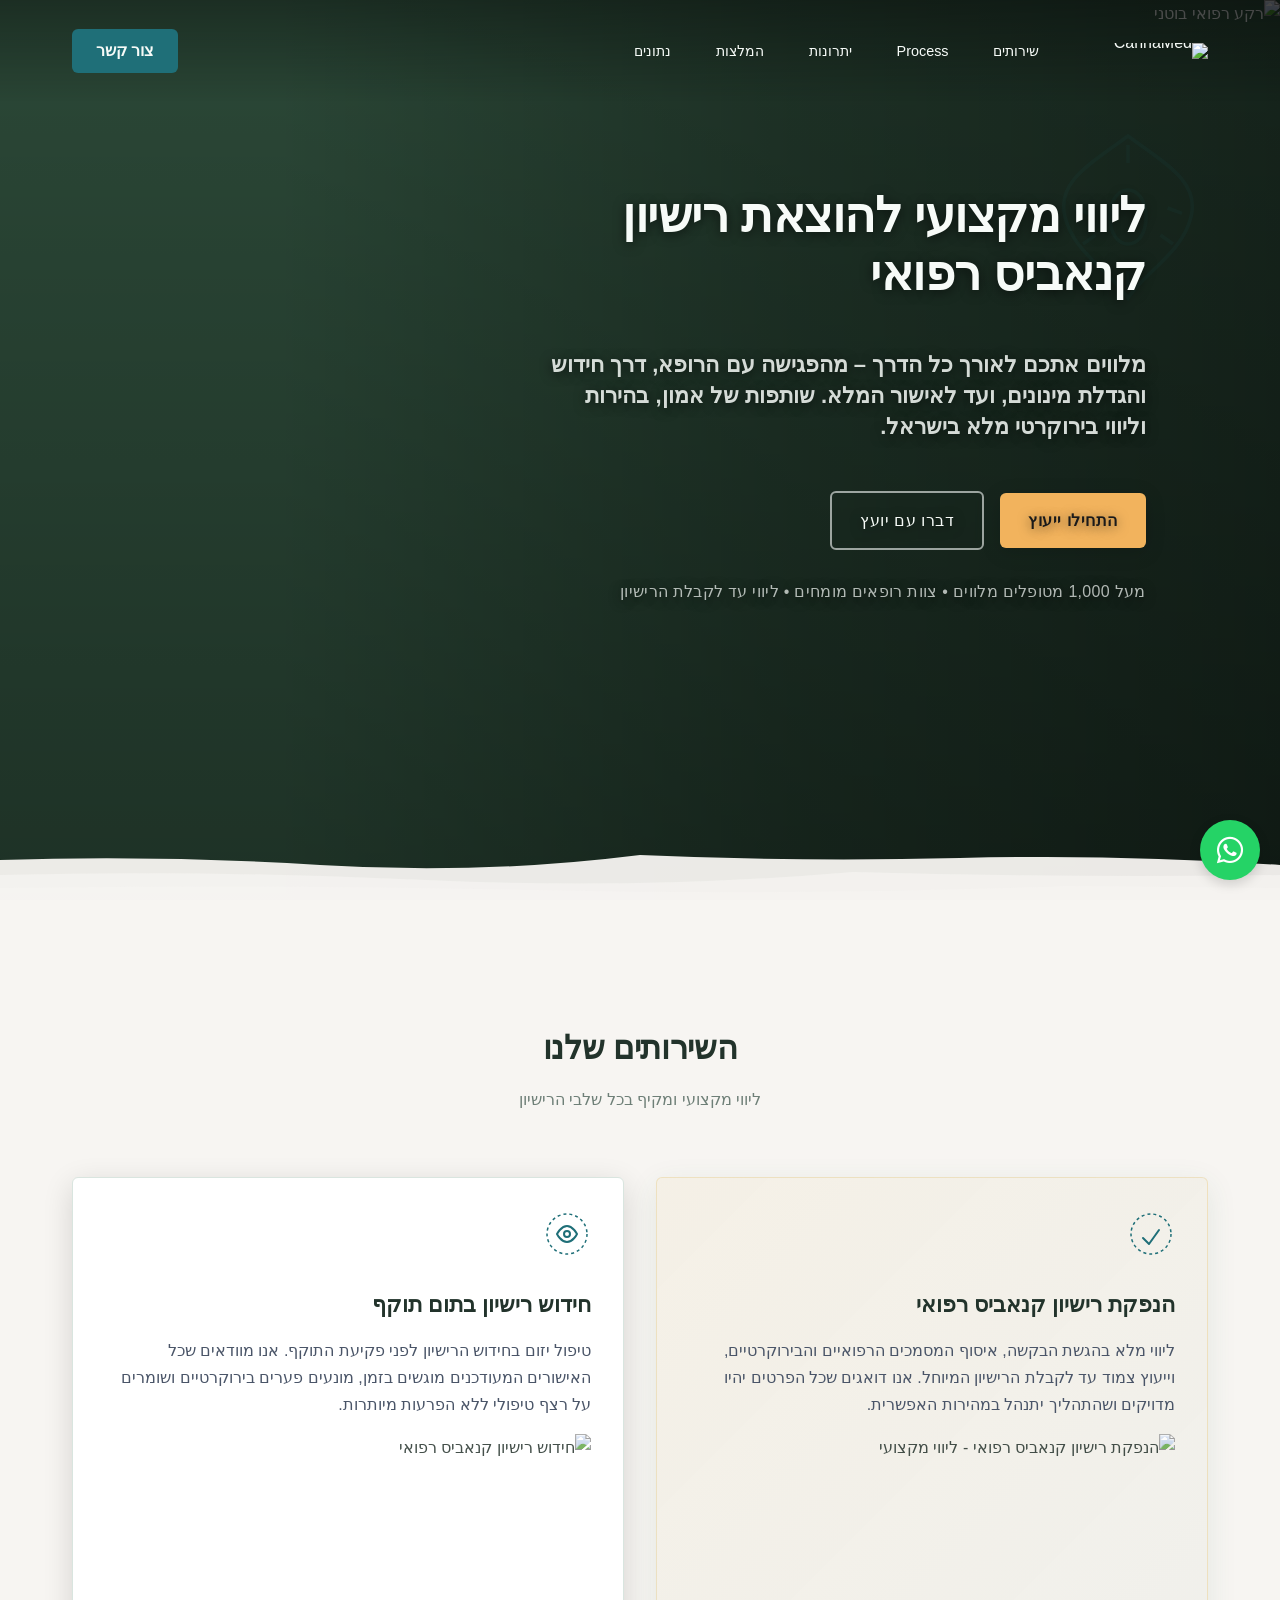
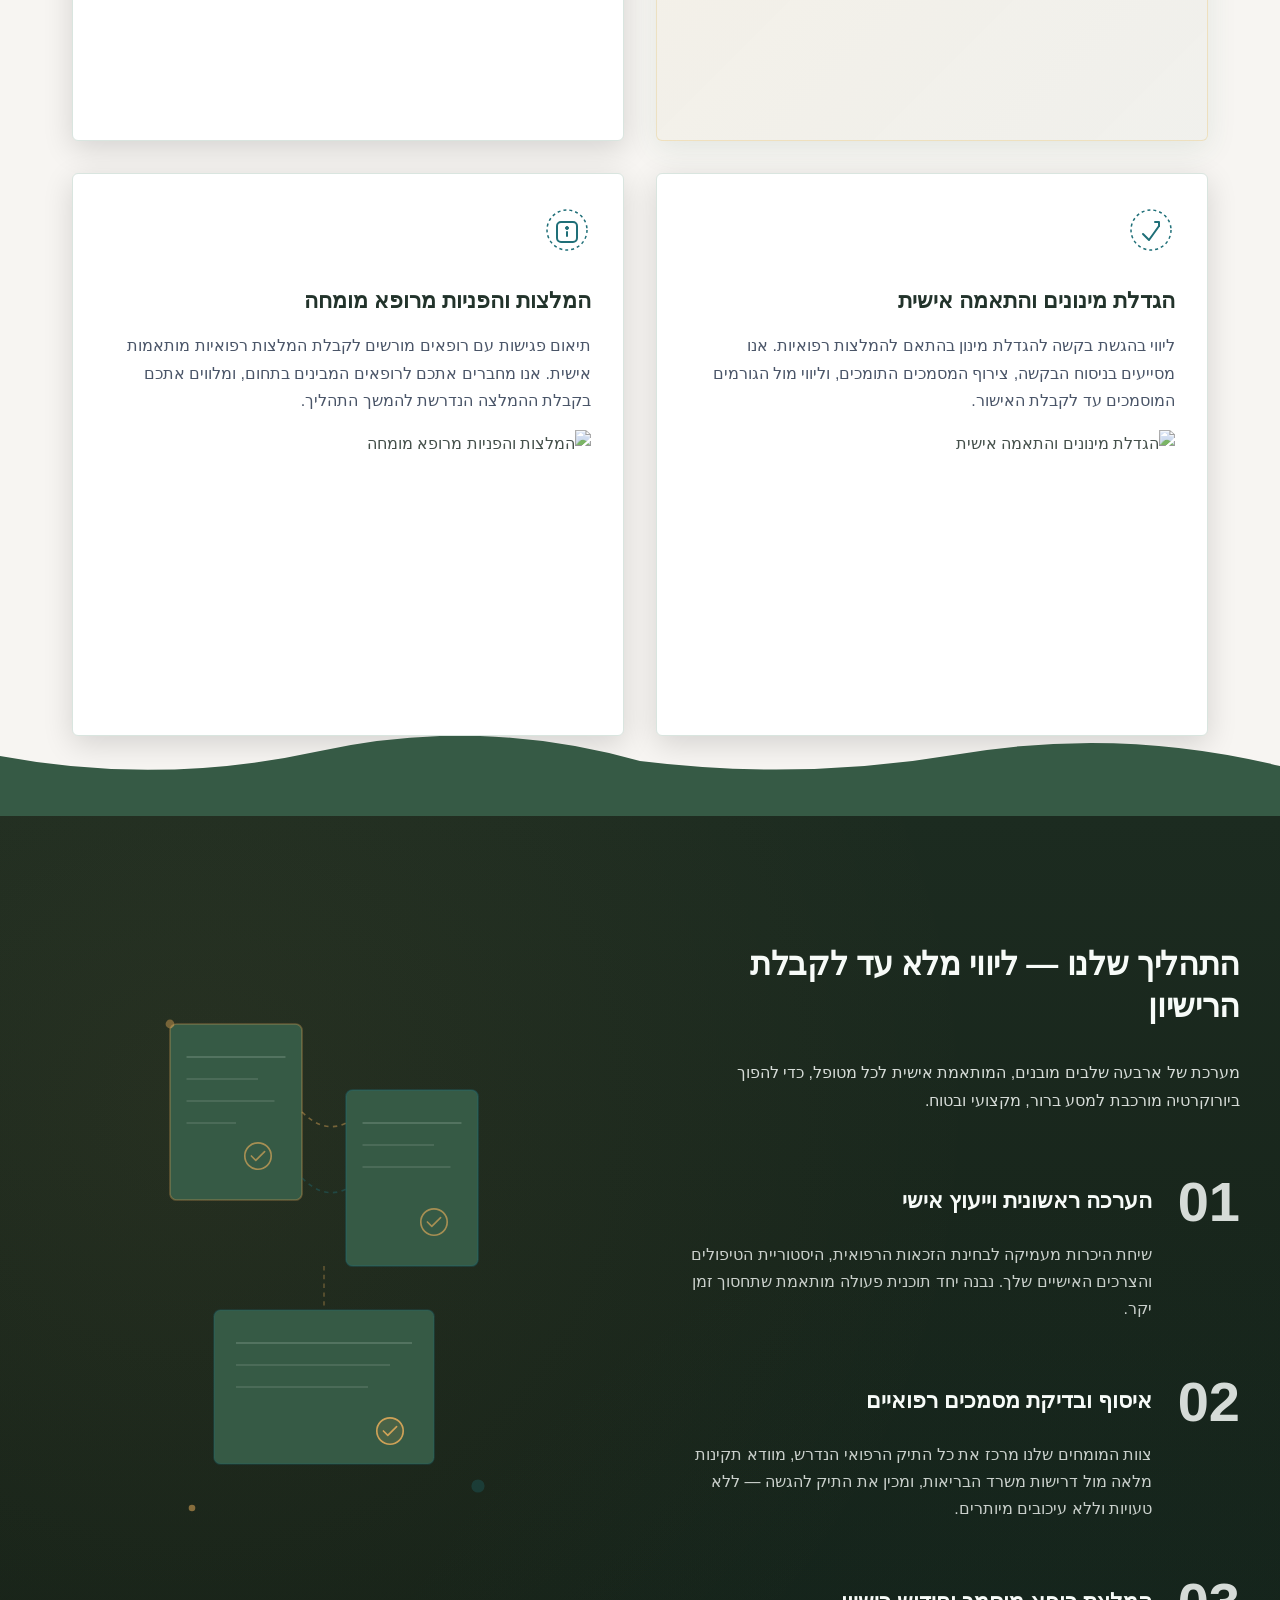
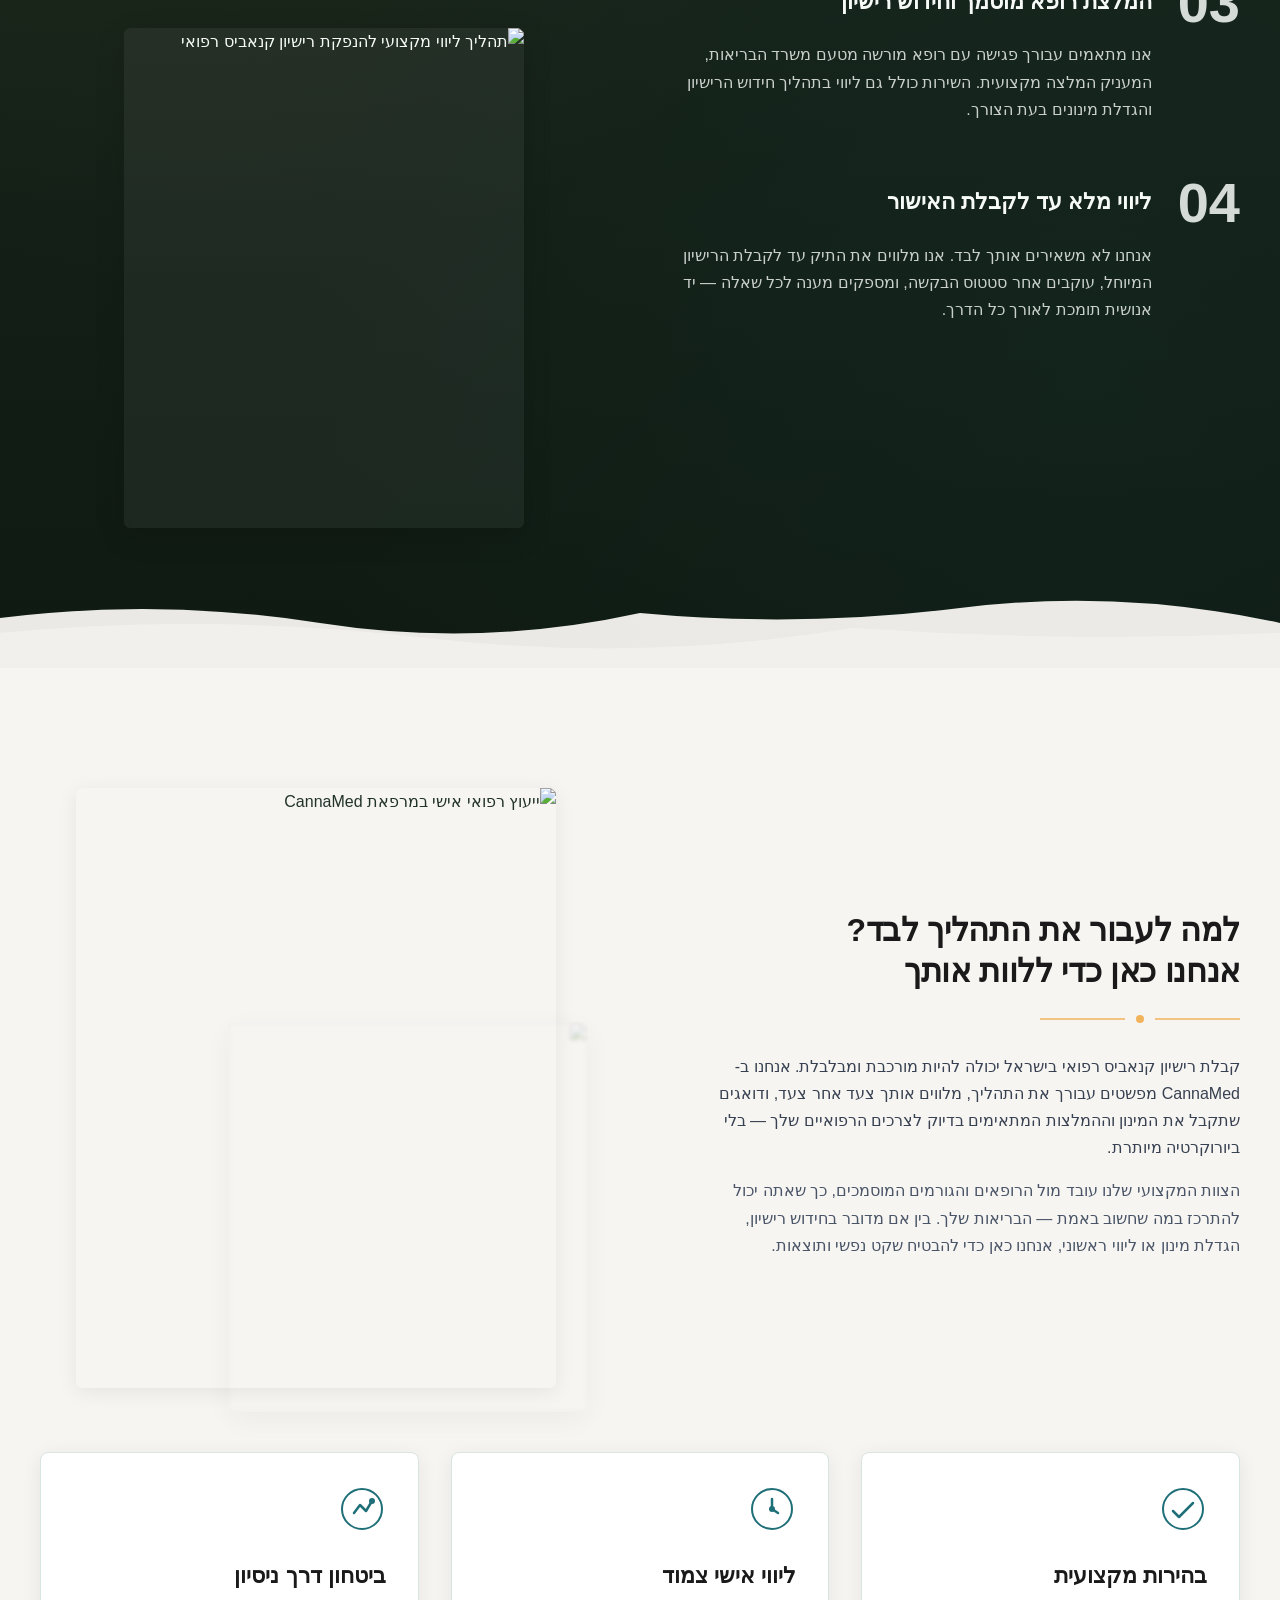
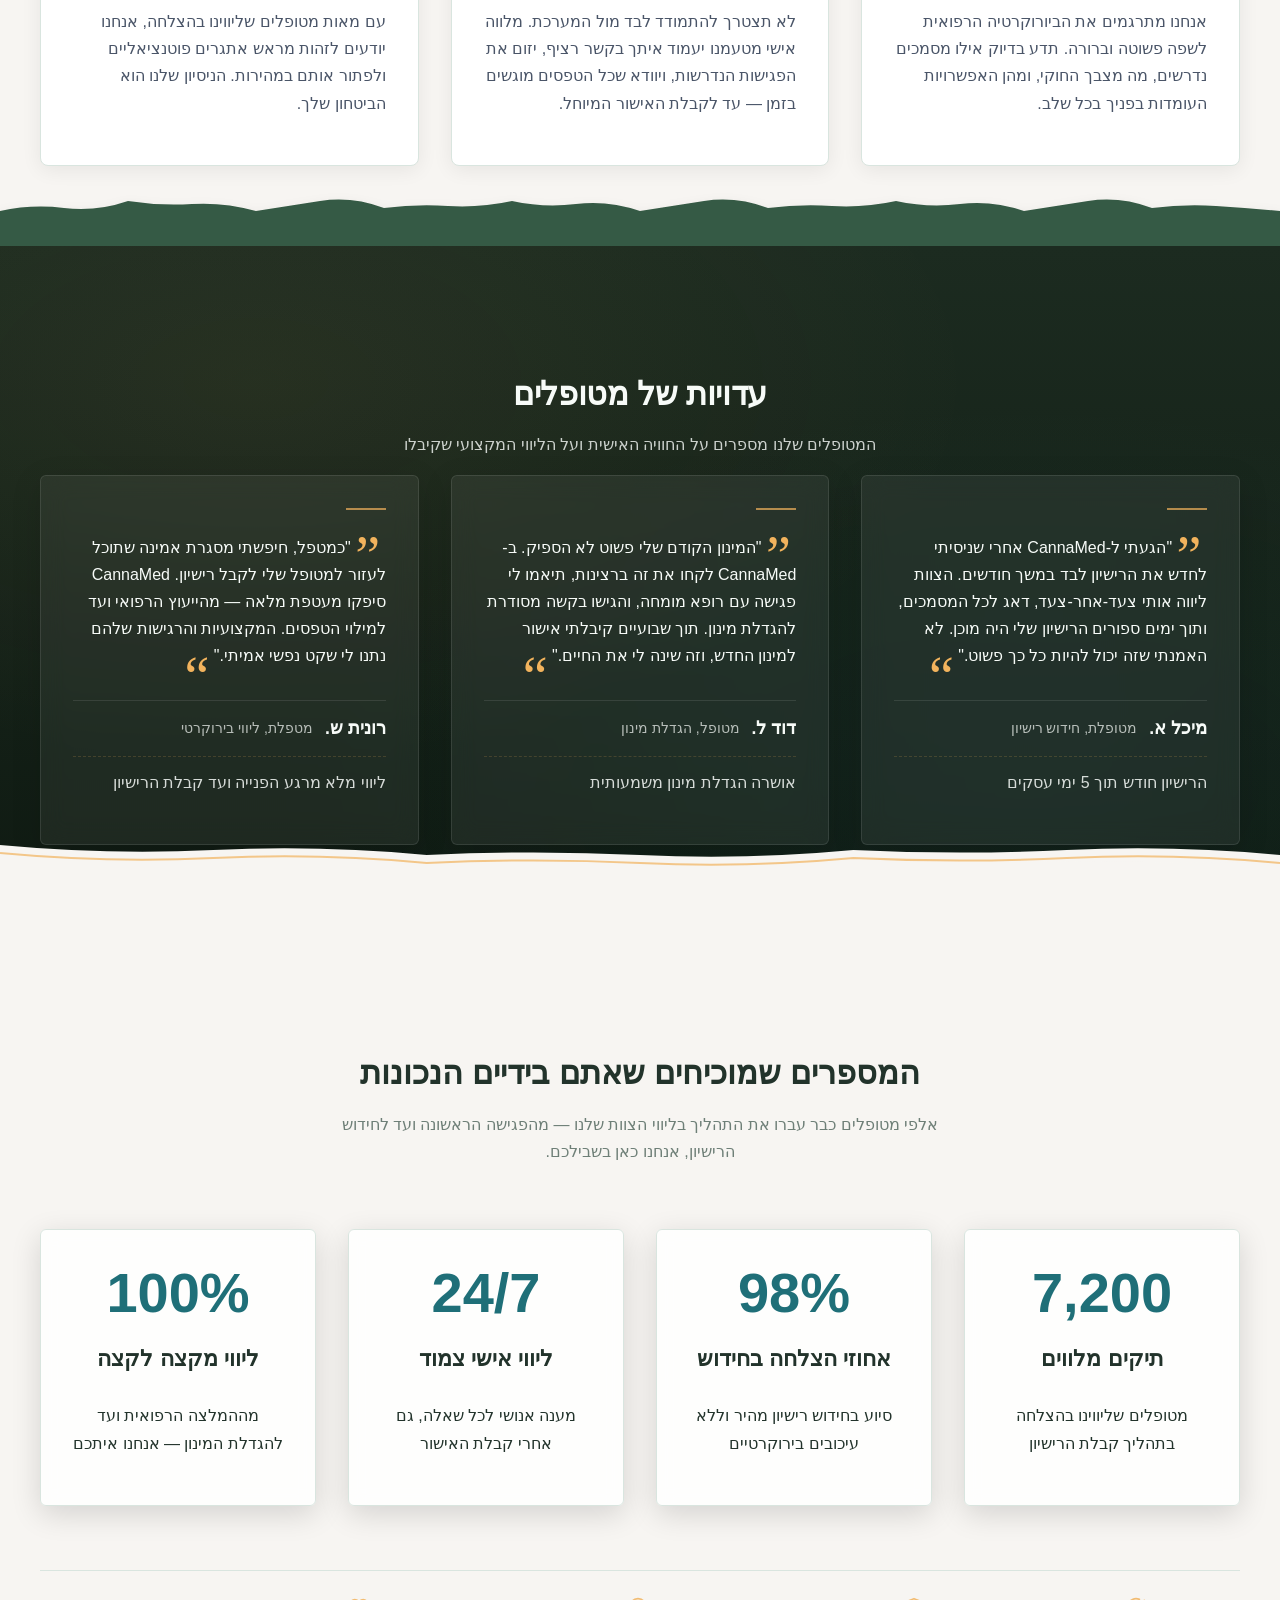
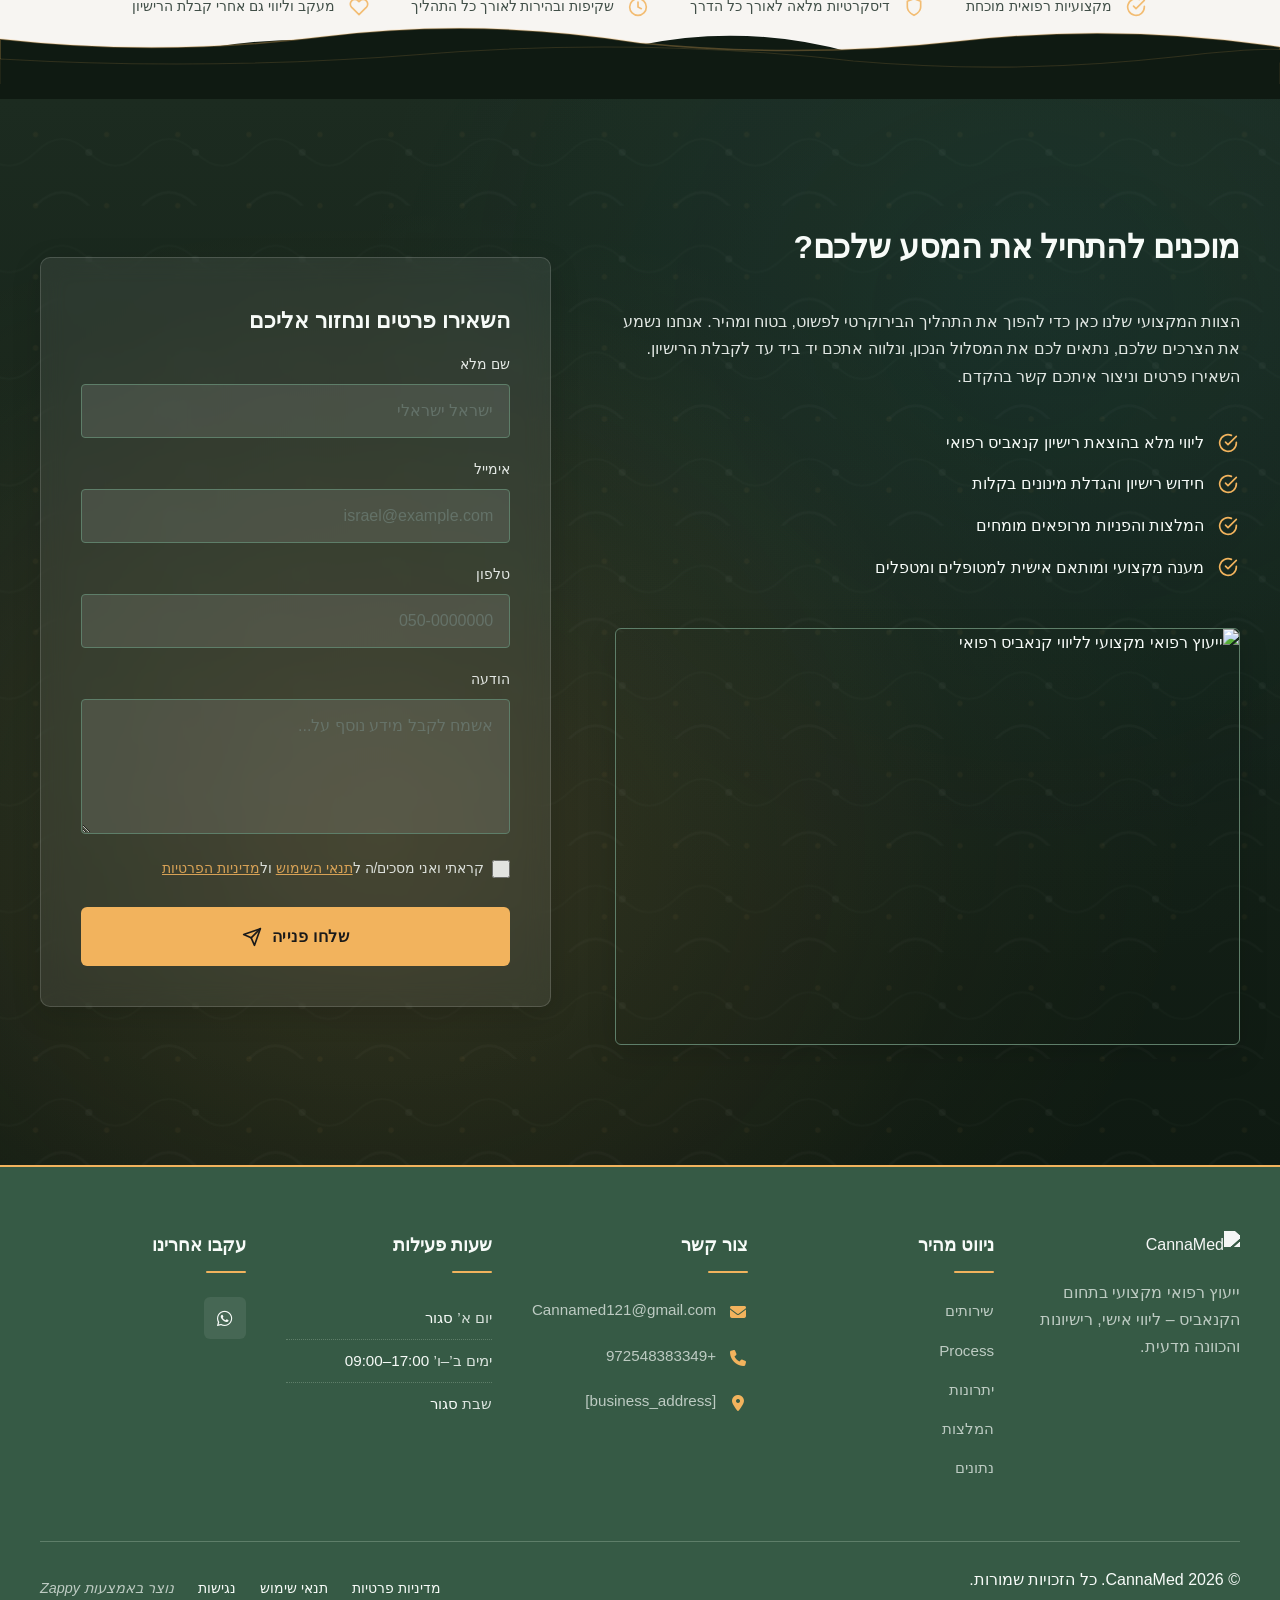
==== commit 9c403e9d: "Background sync: Progressive GitHub Sync" ====
--- a/index.html
+++ b/index.html
@@ -228,6 +228,7 @@
     <meta name="twitter:card" content="summary_large_image">
     <meta name="twitter:title" content="מקבלים רישיון קנאביס רפואי בלי בירוקרטיה — CannaMed">
     <meta name="twitter:description" content="CannaMed מלווה אתכם צעד אחר צעד בתהליך חידוש רישיון לקנאביס רפואי, ייעוץ רפואי והגדלת מינון. פנו עוד היום לשירות אישי ומקצועי ללא טרחה.">
+    <script type="application/ld+json">{"@context":"https://schema.org","@graph":[{"@type":"Organization","@id":"https://cannamed.zappy5.app#organization","name":"CannaMed","url":"https://cannamed.zappy5.app","description":"A professional medical cannabis licensing consultancy that guides patients through the entire process of obtaining, renewing, and upgrading their medical cannabis licenses in Israel. The service includes doctor consultations and recommendations, dosage increase support, and full bureaucratic accompaniment — positioning itself as a trusted, knowledgeable partner in the medical cannabis space.","contactPoint":[{"@type":"ContactPoint","contactType":"customer service","email":"Cannamed121@gmail.com","telephone":"+972548383394"}]},{"@type":"WebSite","@id":"https://cannamed.zappy5.app#website","url":"https://cannamed.zappy5.app","name":"CannaMed","publisher":{"@id":"https://cannamed.zappy5.app#organization"}},{"@type":"ContactPage","@id":"https://cannamed.zappy5.app#contactpage","url":"https://cannamed.zappy5.app","name":"מקבלים רישיון קנאביס רפואי בלי בירוקרטיה — CannaMed","mainEntity":{"@id":"https://cannamed.zappy5.app#organization"},"potentialAction":{"@type":"CommunicateAction","target":{"@type":"EntryPoint","urlTemplate":"https://cannamed.zappy5.app/api/email/contact-form","actionPlatform":["http/method=POST"],"contentType":"application/json"},"instrument":[{"@type":"PropertyValue","name":"name","propertyID":"text","valueRequired":true,"description":"ישראל ישראלי"},{"@type":"PropertyValue","name":"email","propertyID":"email","valueRequired":true,"description":"israel@example.com"},{"@type":"PropertyValue","name":"phone","propertyID":"tel","valueRequired":true,"description":"050-0000000"},{"@type":"PropertyValue","name":"message","propertyID":"textarea","valueRequired":false,"description":"אשמח לקבל מידע נוסף על..."},{"@type":"PropertyValue","name":"privacy_consent","propertyID":"checkbox","valueRequired":true}]}}]}</script>
     <meta property="og:type" content="website">
   <meta property="og:locale" content="he_IL">
   
@@ -1121,7 +1122,7 @@
     <svg data-no-icon-edit="true" aria-hidden="true" viewBox="0 0 1200 80" preserveAspectRatio="none" xmlns="http://www.w3.org/2000/svg">
       <defs>
         <filter id="index-benefits-torn-shadow" x="-5%" y="-20%" width="110%" height="140%">
-          <fedropshadow dx="0" dy="4" stdDeviation="6" flood-color="#000000" flood-opacity="0.08"></fedropshadow>
+          <feDropShadow dx="0" dy="4" stdDeviation="6" flood-color="#000000" flood-opacity="0.08"></feDropShadow>
         </filter>
       </defs>
       <path d="M0,80 L0,45 Q30,38 60,42 T120,35 Q150,40 180,38 T240,45 Q270,40 300,35 T360,42 Q390,38 420,40 T480,35 Q510,42 540,38 T600,45 Q630,40 660,35 T720,42 Q750,38 780,40 T840,35 Q870,42 900,38 T960,45 Q990,40 1020,35 T1080,42 Q1110,38 1140,40 T1200,45 L1200,80 Z" fill="var(--bg-dark)" filter="url(#index-benefits-torn-shadow)"></path>
@@ -1369,7 +1370,7 @@
     <div class="footer-grid">
       <!-- Company Info Column -->
       <div class="footer-col footer-brand-col">
-        <img src="/assets/cannamed-medical-cannabis-consulting-logo.webp" alt="CannaMed" class="logo">
+        <img src="/assets/cannamed-medical-cannabis-consulting-logo.webp" alt="CannaMed" class="logo" data-zappy-footer-image="true">
         <p class="footer-tagline">ייעוץ רפואי מקצועי בתחום הקנאביס – ליווי אישי, רישיונות והכוונה מדעית.</p>
       </div>
 
@@ -1390,14 +1391,14 @@
         <h4>צור קשר</h4>
         <ul class="footer-contact">
           <li>
-            <span class="contact-icon"><i class="fas fa-envelope"></i></span>
+            <span class="contact-icon"><i class="fas fa-envelope" data-element-type="icon" data-element-id="icon-1782654482999-bnwxgzx11" data-icon-type="fontawesome"></i></span>
             <span class="contact-text"><a href="mailto:Cannamed121@gmail.com">Cannamed121@gmail.com</a></span>
           </li>
           <li>
-            <span class="contact-icon"><i class="fas fa-phone"></i></span>
-            <span class="contact-text"><a href="tel:+972548383394">+972548383394</a></span>
+            <span class="contact-icon"><i class="fas fa-phone" data-element-type="icon" data-element-id="icon-1782654482999-klzfyki17" data-icon-type="fontawesome"></i></span>
+            <span class="contact-text"><a href="tel:+972548383394" >+972548383349</a></span>
           </li>
-          <li><a href="/"><span class="contact-icon"><i class="fas fa-map-marker-alt"></i></span>
+          <li><a href="/"><span class="contact-icon"><i class="fas fa-map-marker-alt" data-element-type="icon" data-element-id="icon-1782654482999-wj2exdowq" data-icon-type="fontawesome"></i></span>
             <span class="contact-text">[business_address]</span></a></li>
         </ul>
       </div>
@@ -1405,9 +1406,9 @@
       <!-- Business Hours Column -->
       <div class="footer-col footer-hours-col">
         <h4>שעות פעילות</h4>
-        <ul class="footer-hours"><li><a href="/"><span class="hours-day">יום א’</span> <span class="hours-time">סגור</span></a></li>
-<li><a href="/"><span class="hours-day">ימים ב’–ו’</span> <span class="hours-time">09:00–17:00</span></a></li>
-<li><a href="/"><span class="hours-day">שבת</span> <span class="hours-time">סגור</span></a></li></ul>
+        <ul class="footer-hours"><li><a href="/"><span class="hours-day">יום א’</span> <span class="hours-time" style="color: rgb(247, 251, 248) !important;">סגור</span></a></li>
+<li><a href="/"><span class="hours-day">ימים ב’–ו’</span> <span class="hours-time" style="color: rgb(247, 251, 248) !important;">09:00–17:00</span></a></li>
+<li><a href="/"><span class="hours-day">שבת</span> <span class="hours-time" style="color: rgb(247, 251, 248) !important;">סגור</span></a></li></ul>
       </div>
 
       <!-- Social Media Column -->
@@ -1416,7 +1417,7 @@
         <div class="footer-social">
           <a href="#" aria-label="Facebook" data-zappy-social-placeholder="true" style="display:none !important;"><i class="fab fa-facebook-f"></i></a>
           <a href="#" aria-label="Instagram" data-zappy-social-placeholder="true" style="display:none !important;"><i class="fab fa-instagram"></i></a>
-          <a href="https://wa.me/972548383394" aria-label="WhatsApp" data-zappy-social-placeholder="true"><i class="fab fa-whatsapp"></i></a>
+          <a href="https://wa.me/972548383394" aria-label="WhatsApp" data-zappy-social-placeholder="true"><i class="fab fa-whatsapp" data-element-type="icon" data-element-id="icon-1782654482999-dig90ih1i" data-icon-type="fontawesome"></i></a>
         </div>
       </div>
     </div>
@@ -1424,13 +1425,13 @@
     <!-- Bottom Bar -->
     <div class="footer-bottom">
       <div class="footer-copyright">
-        <p>© 2026 CannaMed. כל הזכויות שמורות.</p>
+        <p style="color: rgb(247, 251, 248) !important;">© 2026 CannaMed. כל הזכויות שמורות.</p>
       </div>
       <div class="footer-legal">
-        <a href="/privacy">מדיניות פרטיות</a>
-        <a href="/terms">תנאי שימוש</a>
-        <a href="/accessibility">נגישות</a>
-        <a href="https://zappy5.com" target="_blank" class="zappy-attribution">נוצר באמצעות Zappy</a>
+        <a href="/privacy" style="color: rgb(247, 251, 248) !important;">מדיניות פרטיות</a>
+        <a href="/terms" style="color: rgb(247, 251, 248) !important;">תנאי שימוש</a>
+        <a href="/accessibility" style="color: rgb(247, 251, 248) !important;">נגישות</a>
+        <a href="https://zappy5.com" target="_blank" class="zappy-attribution" style="color: rgb(247, 251, 248) !important;">נוצר באמצעות Zappy</a>
       </div>
     </div>
   </div>
